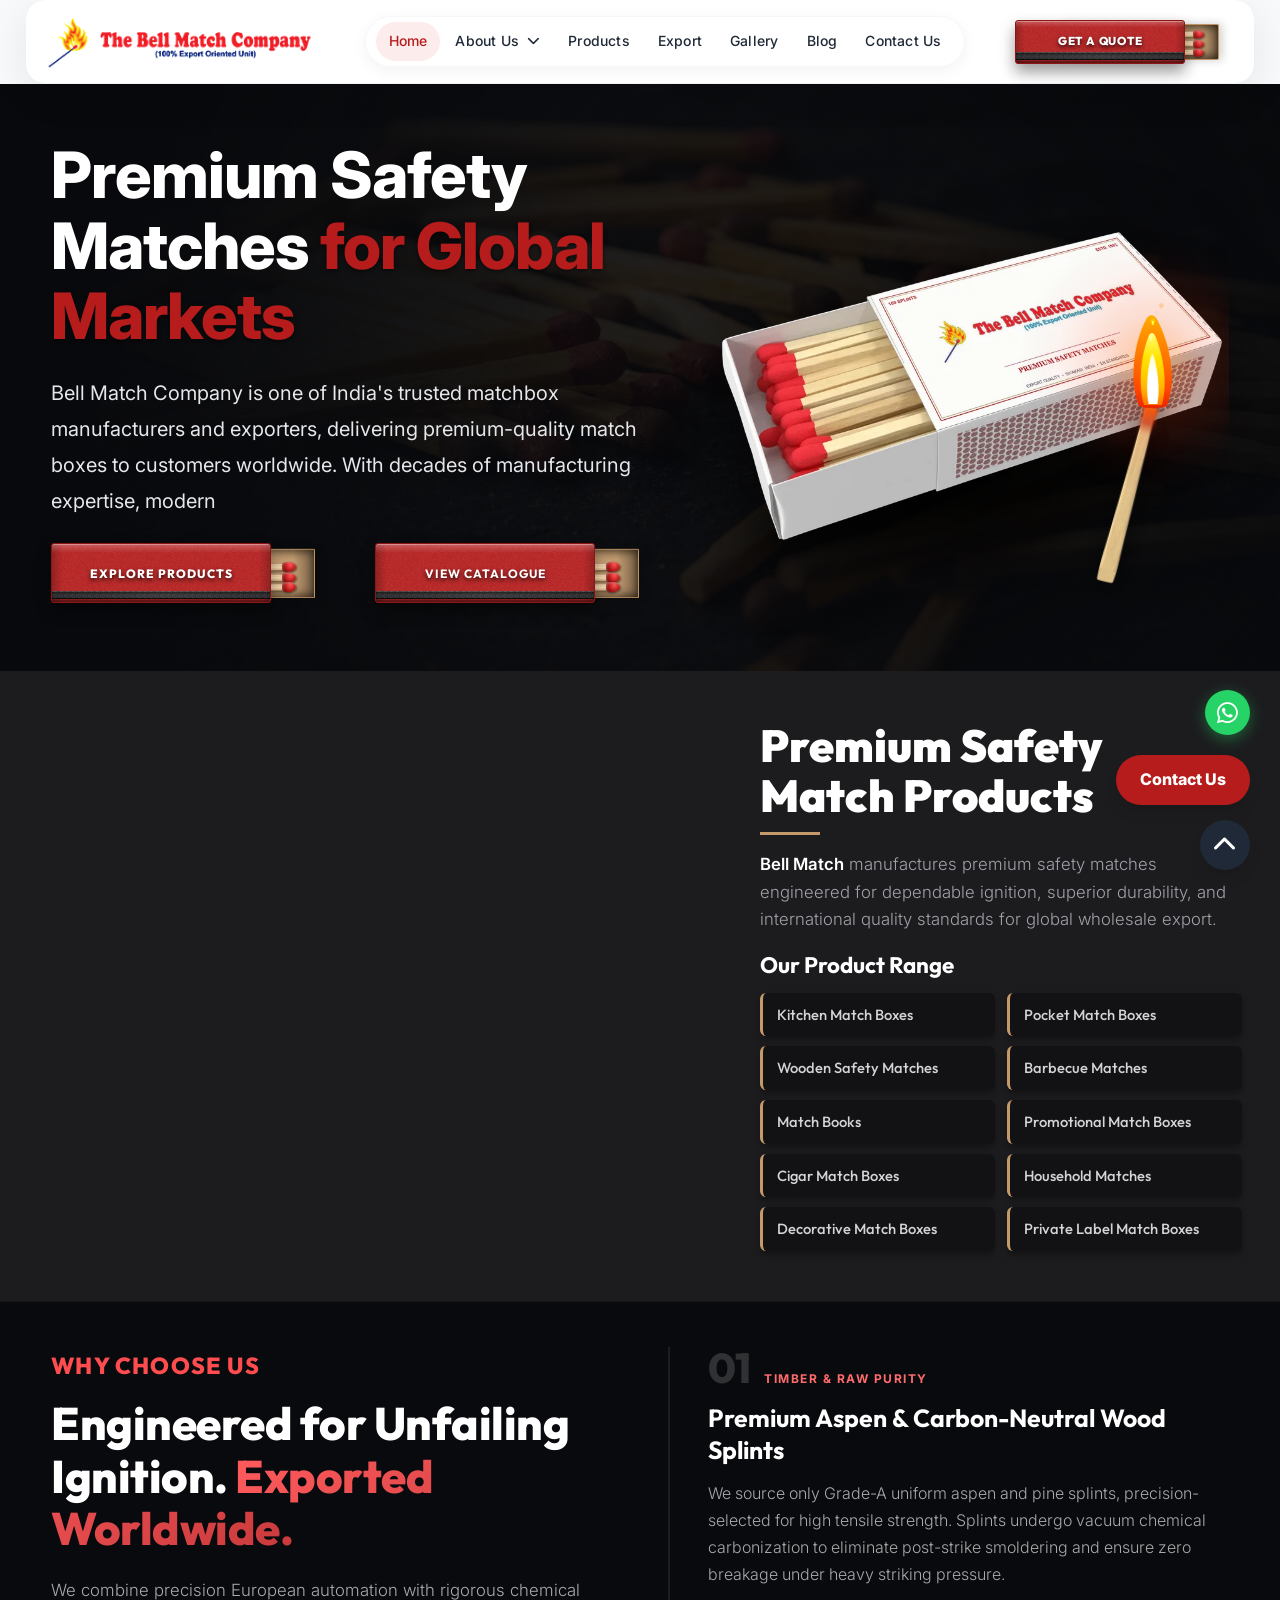
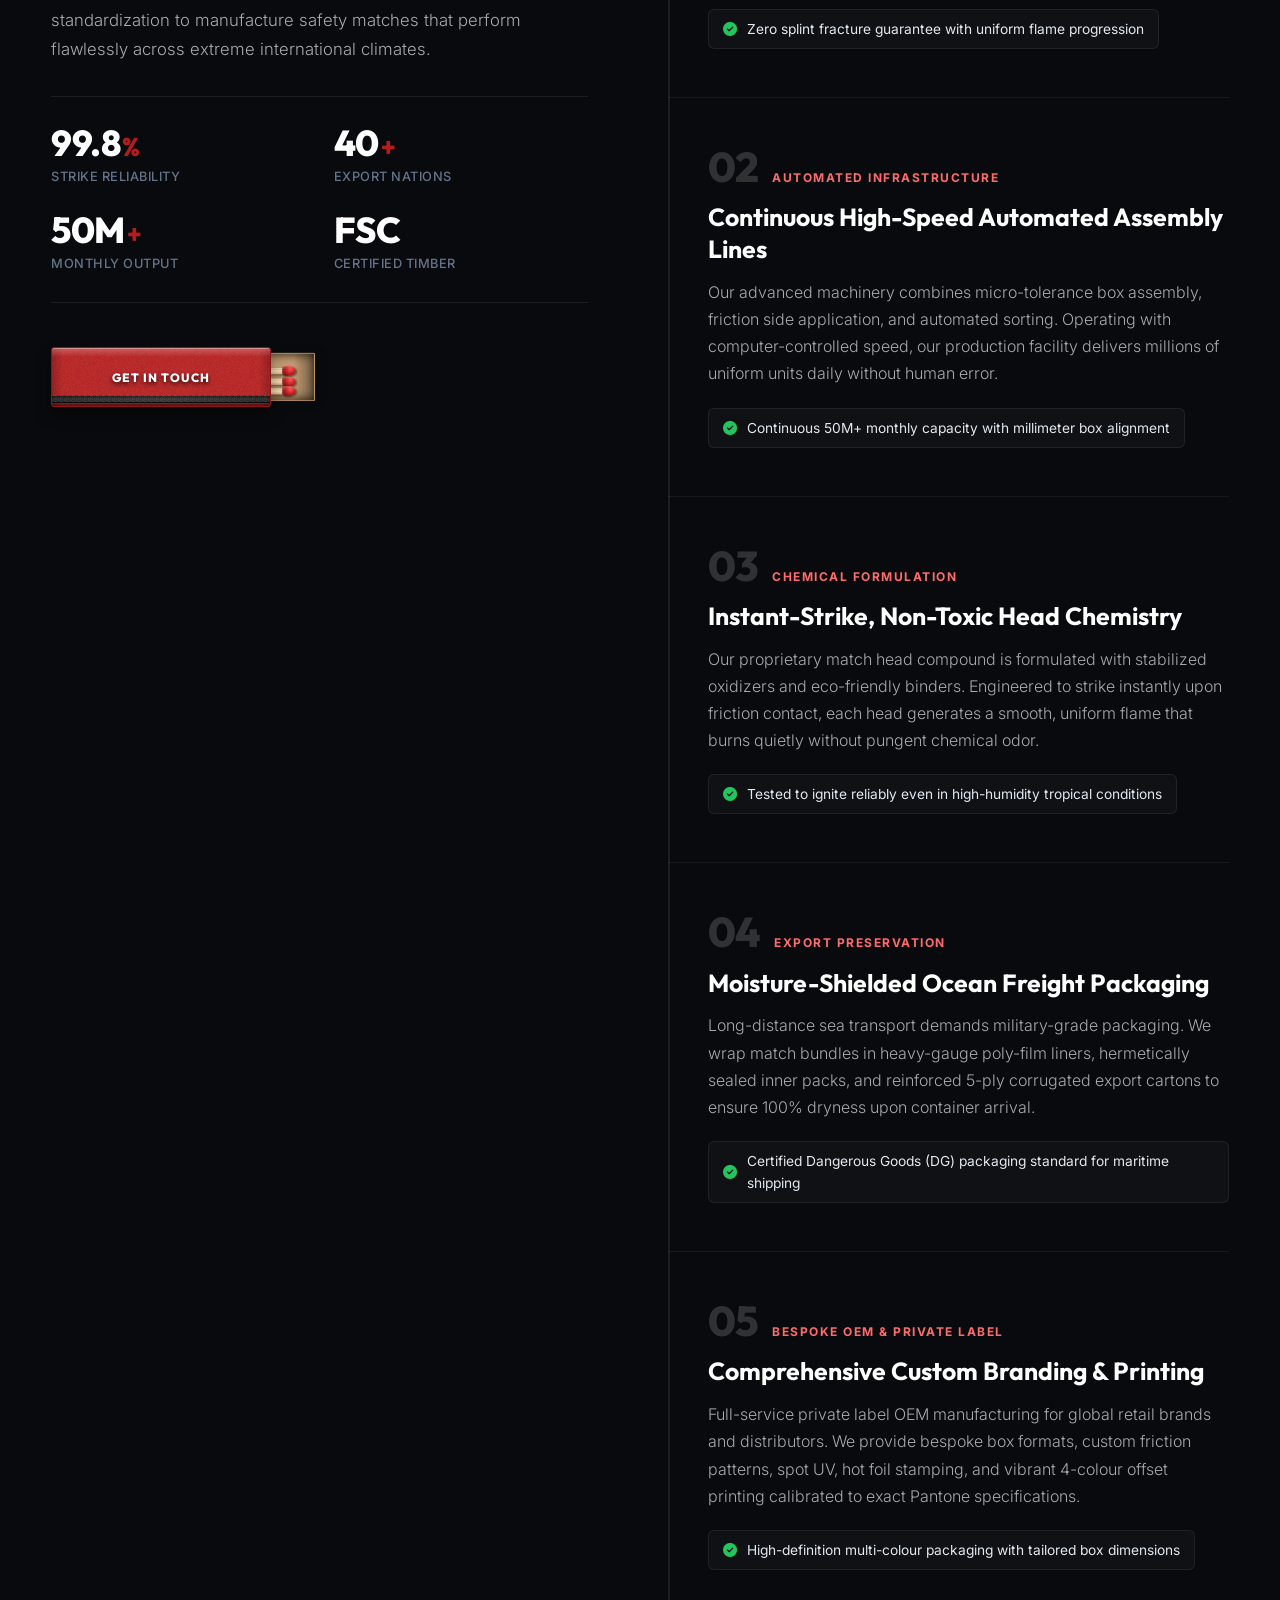
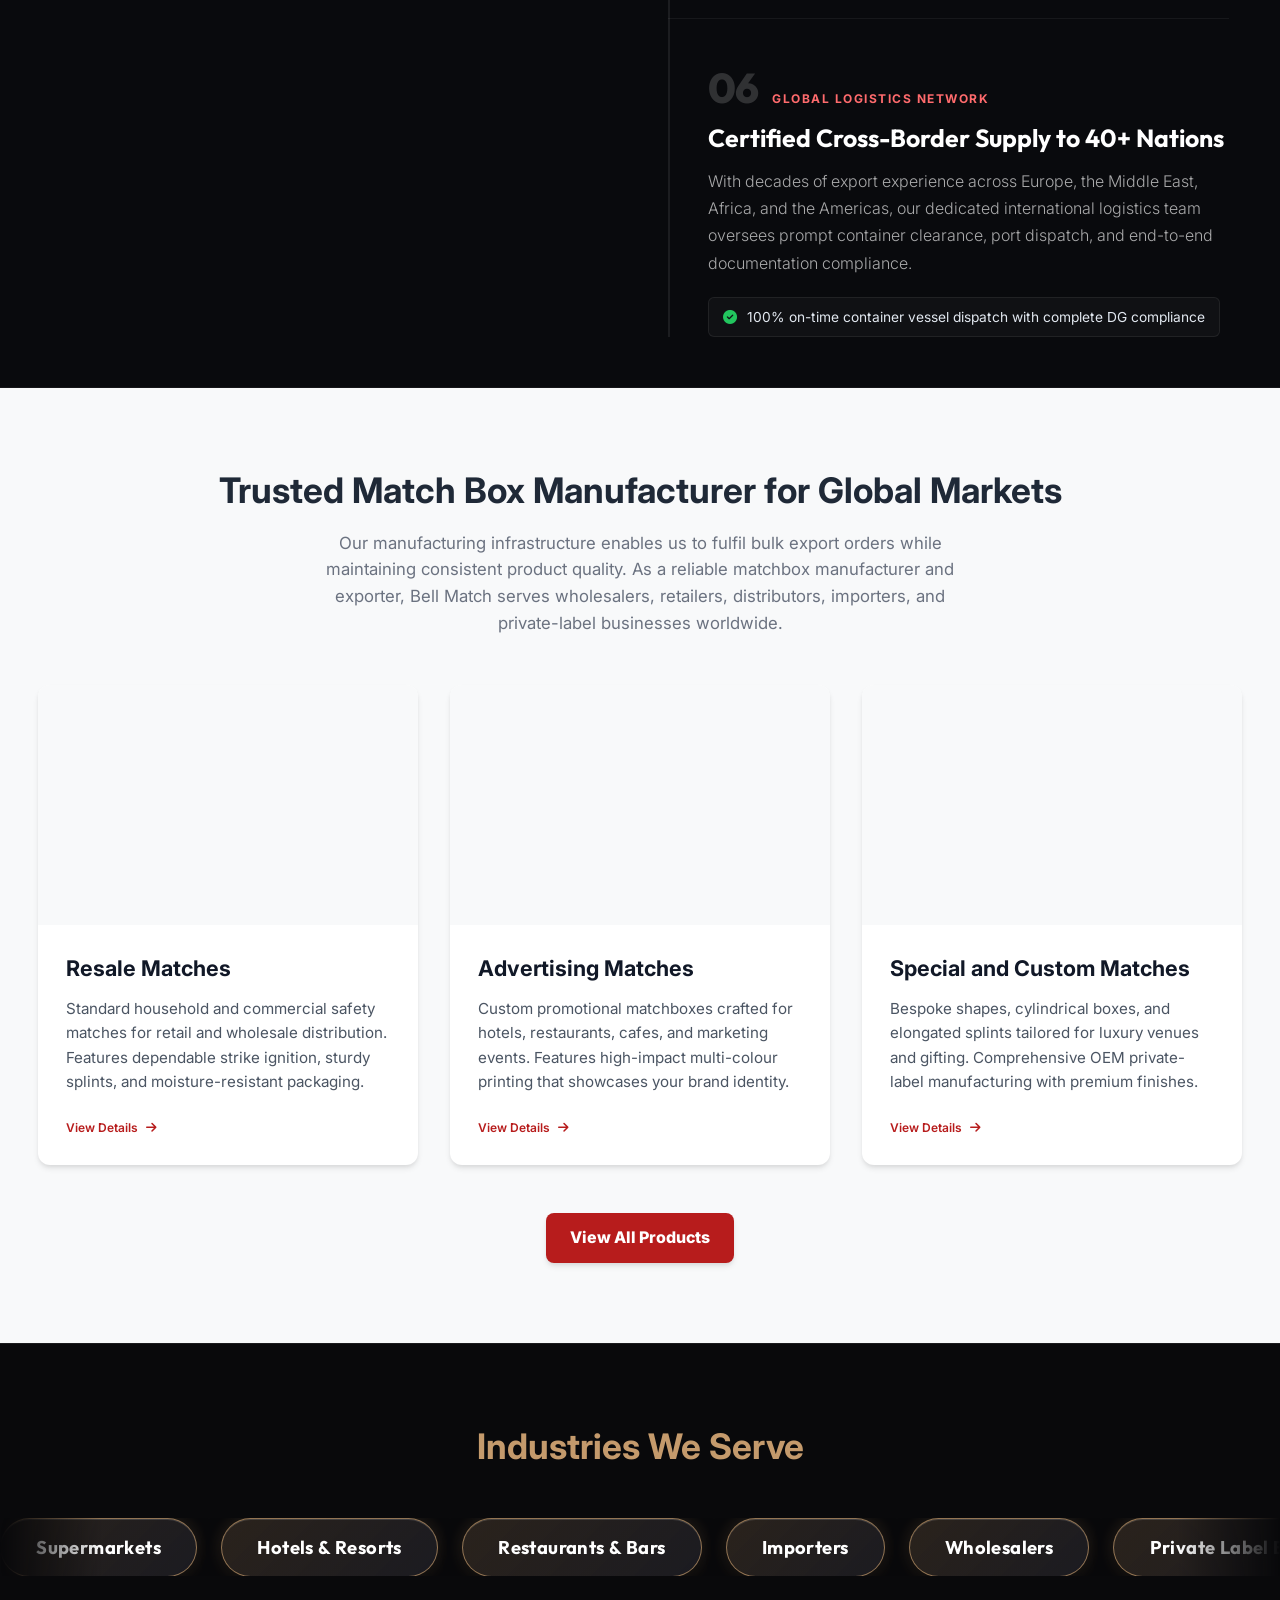
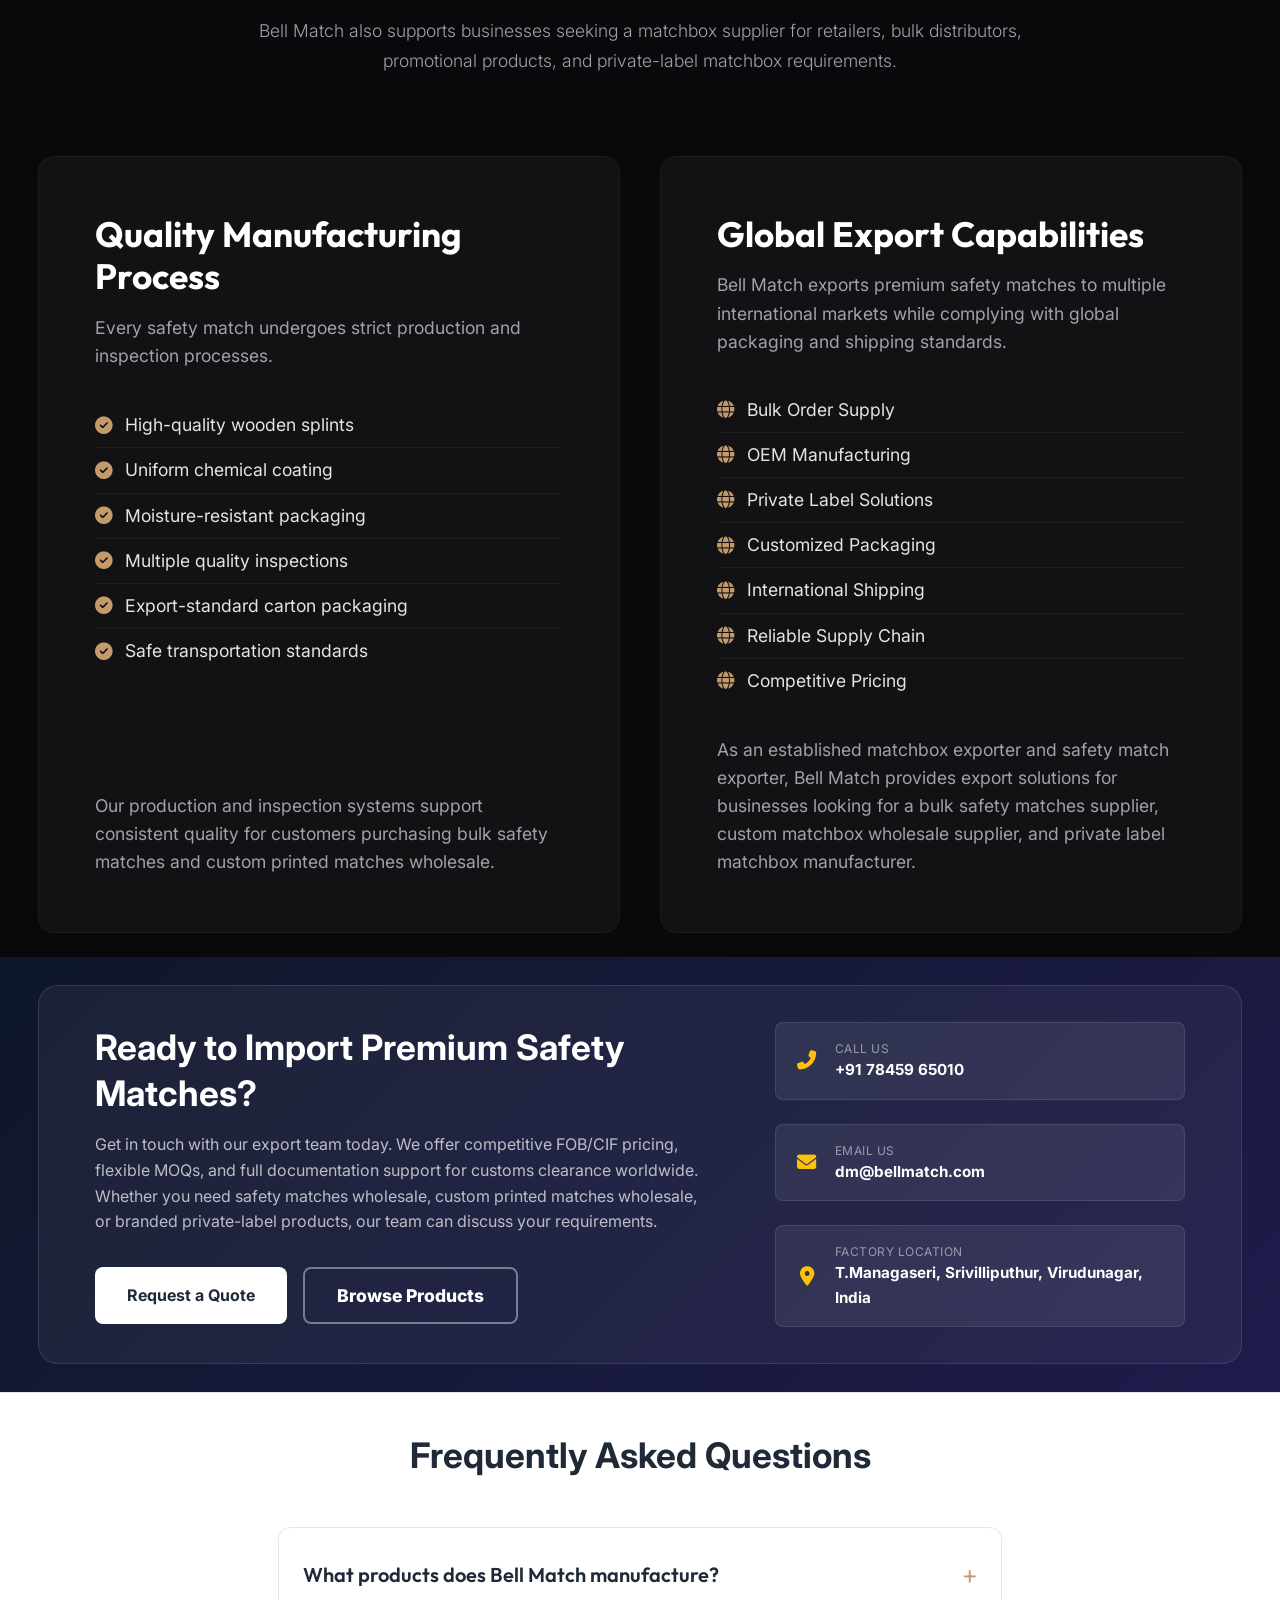
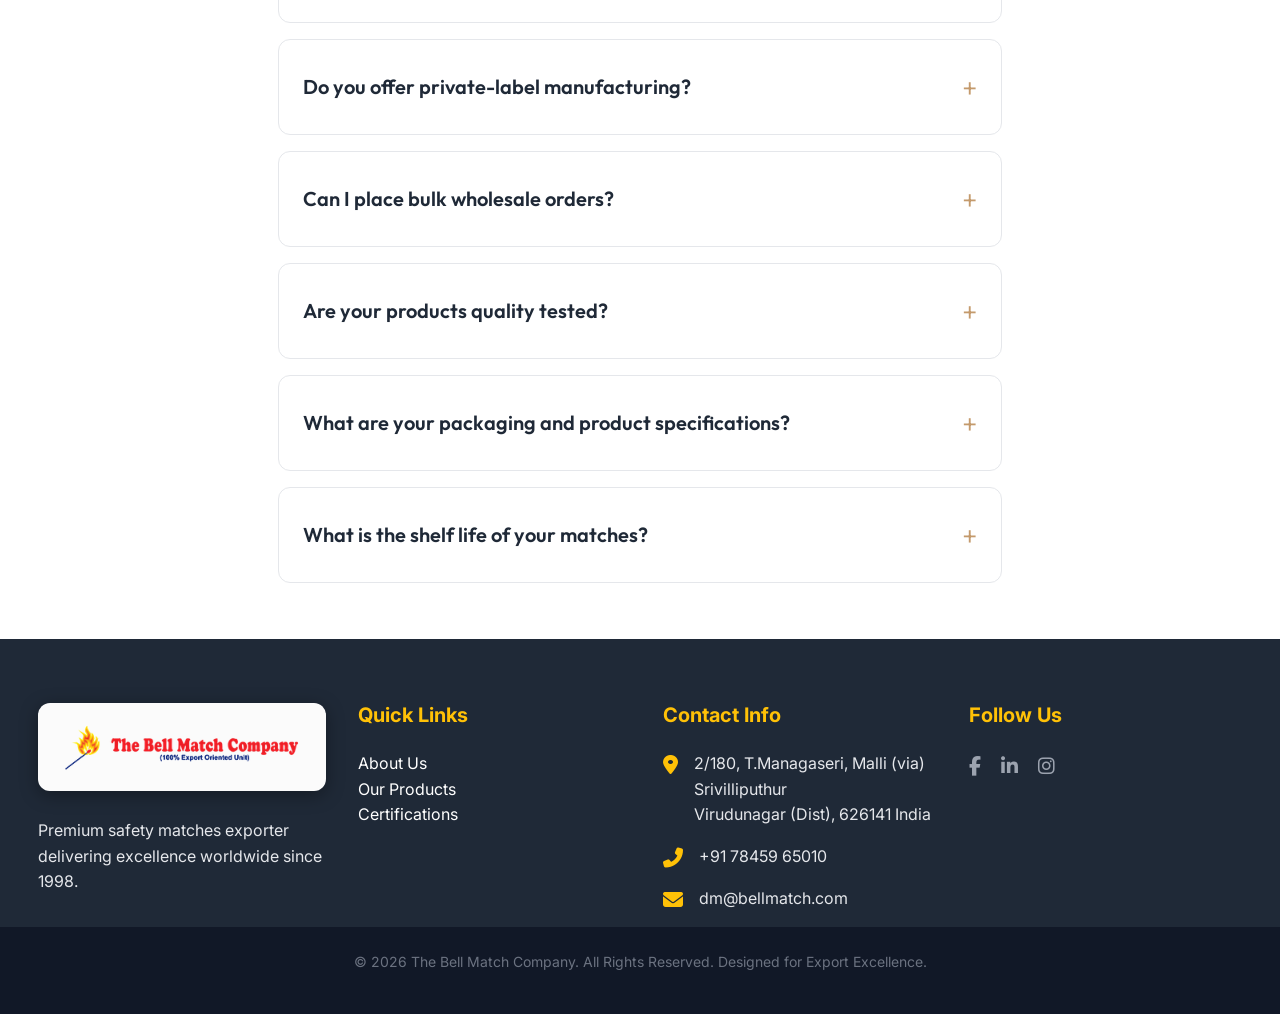
==== index.html @ b47f0ce7 "style(mobile): add vertical hero bg, resize matchbox buttons to 46px, and enlarge mobile logo" ====
<!DOCTYPE html>
<html lang="en" style="margin: 0 !important; padding: 0 !important; width: 100% !important;">
<head>
    <meta charset="UTF-8">
    <meta name="viewport" content="width=device-width, initial-scale=1.0">
    <title>Bell Match | Matchbox Manufacturer & Safety Matches Exporter</title>

    <!-- SEO Meta Tags -->
    <meta name="keywords" content="matchbox manufacturer, safety match manufacturer, custom matchbox, custom printed matchbox, safety match exporter, matchbox exporter, safety matches wholesale, matchbox manufacturer and exporter, custom matchbox wholesale supplier, private label matchbox manufacturer, custom printed matches wholesale, bulk safety matches supplier, promotional matchbox manufacturer, branded matches wholesale, matchbox supplier for retailers">
    <meta name="description" content="Bell Match Company - Leading matchbox manufacturer and exporter in India. Specializing in safety matches wholesale, custom printed matchbox, promotional matchboxes, and private label bulk supply.">

    <!-- Open Graph / Social Cards -->
    <meta property="og:type" content="website">
    <meta property="og:url" content="https://bellmatch.com/">
    <meta property="og:title" content="Bell Match | Matchbox Manufacturer & Safety Matches Exporter">
    <meta property="og:description" content="Leading matchbox manufacturer and exporter in India. Specializing in safety matches wholesale, custom printed matchbox, and private label bulk supply.">
    <meta property="og:image" content="https://bell-match-website.vercel.app/og-preview.png">
    <meta property="og:image:secure_url" content="https://bell-match-website.vercel.app/og-preview.png">
    <meta property="og:image:type" content="image/png">
    <meta property="og:image:width" content="1200">
    <meta property="og:image:height" content="630">
    <meta property="og:image:alt" content="Bell Match Company - Safety Matches Manufacturer & Exporter">

    <!-- Twitter Card -->
    <meta name="twitter:card" content="summary_large_image">
    <meta name="twitter:title" content="Bell Match | Matchbox Manufacturer & Safety Matches Exporter">
    <meta name="twitter:description" content="Leading matchbox manufacturer and exporter in India. Specializing in safety matches wholesale, custom printed matchbox, and private label bulk supply.">
    <meta name="twitter:image" content="https://bell-match-website.vercel.app/og-preview.png">

    <!-- Preload Hero Image for Instant First Visit Rendering -->
    <link rel="preload" as="image" href="https://res.cloudinary.com/ppxlfuj2/image/upload/q_auto,f_auto,c_limit,w_2000/v1785391314/hero-bg_njjghi.jpg">

    <!-- Structured Data (JSON-LD) -->
    <script type="application/ld+json">
    {
      "@context": "https://schema.org",
      "@type": "Manufacturer",
      "name": "The Bell Match Company",
      "url": "https://bellmatch.com/",
      "logo": "https://res.cloudinary.com/ppxlfuj2/image/upload/v1784195661/logo_bell_aelhiw.png",
      "description": "Leading matchbox manufacturer and exporter in India specializing in safety matches wholesale, custom printed matchbox, promotional matchboxes, and private label bulk supply.",
      "telephone": "+91-78459-65010",
      "email": "dm@bellmatch.com",
      "address": {
        "@type": "PostalAddress",
        "streetAddress": "2/180, T.Managaseri, Malli (via) Srivilliputhur",
        "addressLocality": "Virudunagar",
        "addressRegion": "Tamil Nadu",
        "postalCode": "626141",
        "addressCountry": "IN"
      },
      "sameAs": [
        "https://www.linkedin.com/in/bellmatch-online-sales-a7b9b6432/",
        "https://www.instagram.com/the_bellmatch/"
      ]
    }
    </script>
    <link rel="stylesheet" href="https://cdnjs.cloudflare.com/ajax/libs/font-awesome/6.5.1/css/all.min.css">
    <link href="https://unpkg.com/aos@2.3.1/dist/aos.css" rel="stylesheet">
    <link rel="stylesheet" href="index.css?v=104">

    <!-- Vintage Label Fonts -->
    <link rel="preconnect" href="https://fonts.googleapis.com">
    <link rel="preconnect" href="https://fonts.gstatic.com" crossorigin>
    <link href="https://fonts.googleapis.com/css2?family=Courier+Prime:ital,wght@0,400;0,700;1,400&family=Karla:ital,wght@0,200..800;1,200..800&family=Rozha+One&display=swap" rel="stylesheet">
    <link href="https://fonts.googleapis.com/css2?family=Outfit:wght@400;700;900&display=swap" rel="stylesheet">
    <link rel="icon" type="image/x-icon" href="favicon.ico">
    <link rel="icon" type="image/png" sizes="192x192" href="favicon-full.png">
    <link rel="apple-touch-icon" sizes="180x180" href="favicon-full.png">
</head>
<body style="margin: 0 !important; padding: 0 !important; width: 100% !important; max-width: 100% !important; display: block !important;">
    <!-- Cinematic Preloader -->
    <div id="preloader">
        <div class="preloader-content">
            <div class="preloader-sparks" id="preloaderSparks"></div>
            <div class="preloader-slider">
                <div class="slider-track"></div>
                <div class="slider-matchstick" id="sliderMatchstick">
                    <div class="slider-head"></div>
                    <div class="slider-flame" id="sliderFlame"></div>
                </div>
            </div>
            <div class="preloader-brand">
                <span class="text-white">BELL</span> <span class="text-red">MATCH CO.</span>
            </div>
            <div class="preloader-text">LOADING IGNIS...</div>
            <div class="preloader-progress-wrapper">
                <div class="preloader-progress-glow" id="progressGlow"></div>
            </div>
            <div class="preloader-percent" id="preloaderPercent">0%</div>
        </div>
    </div>
    <!-- Floating Quick Actions -->
    <div class="floating-actions">
        <a href="https://wa.me/917845965010" aria-label="Chat with us on WhatsApp" class="floating-btn" style="background-color: #25d366; color: white; width: 45px; height: 45px; border-radius: 50%; display: flex; align-items: center; justify-content: center; font-size: 24px; box-shadow: 0 4px 15px rgba(37, 211, 102, 0.4); text-decoration: none; align-self: flex-end; margin-bottom: 5px; transition: transform 0.3s ease;" onmouseover="this.style.transform='scale(1.1)'" onmouseout="this.style.transform='scale(1)'"><i class="fab fa-whatsapp"></i></a>
        <a href="contact.html" class="floating-btn quote-pill">Contact Us</a>
        <button class="floating-btn back-to-top" id="backToTop" aria-label="Back to top"><i class="fas fa-chevron-up"></i></button>
    </div>

    <div id="topbar-component"></div>
    <div id="header-component"></div>

    <main id="main-content">
    <section class="premium-hero">
        <div class="hero-bg" style="background-image: url('uploads/hero_matchsticks_bg.jpg'), url('https://res.cloudinary.com/ppxlfuj2/image/upload/q_auto,f_auto,c_limit,w_2000/v1785391314/hero-bg_njjghi.jpg');"></div>
        <div class="hero-overlay"></div>
        <div class="particles" id="particles"></div>

        <style>
            /* Universal touch highlight fix to prevent blue box/flash on mobile */
            .code-match-scene,
            .code-match-scene *,
            .hero-visual,
            .hero-visual *,
            #matchFlameCanvas,
            #codeMatchstickActor,
            .sample-matchbox-assembly,
            .open-matchbox-btn,
            .open-matchbox-btn * {
                -webkit-tap-highlight-color: transparent !important;
                -webkit-touch-callout: none !important;
                outline: none !important;
            }

            @media (max-width: 991px) {
                .hero-bg {
                    background-image: url('uploads/hero_matchsticks_bg_mobile.jpg') !important;
                    background-size: cover !important;
                    background-position: center center !important;
                }
                .hero-overlay {
                    background: linear-gradient(180deg, rgba(8, 9, 12, 0.82) 0%, rgba(8, 9, 12, 0.55) 45%, rgba(8, 9, 12, 0.92) 100%) !important;
                }
                .splint-char-glow {
                    display: none !important;
                }
                .premium-hero {
                    min-height: auto !important;
                    padding: 2.5rem 0 4rem 0 !important;
                    overflow-x: hidden !important;
                    width: 100% !important;
                    max-width: 100vw !important;
                }
                .hero-container {
                    display: flex !important;
                    flex-direction: column !important;
                    align-items: flex-start !important;
                    text-align: left !important;
                    gap: 1.5rem !important;
                    padding: 1rem 1.25rem 2rem 1.25rem !important;
                    width: 100% !important;
                    max-width: 100% !important;
                    box-sizing: border-box !important;
                    overflow-x: hidden !important;
                }
                .hero-content {
                    width: 100% !important;
                    max-width: 100% !important;
                    text-align: left !important;
                    margin: 0 !important;
                    padding: 0 !important;
                    box-sizing: border-box !important;
                }
                .hero-title {
                    font-size: clamp(1.75rem, 6.2vw, 2.3rem) !important;
                    line-height: 1.25 !important;
                    margin-bottom: 1rem !important;
                    letter-spacing: -0.5px !important;
                    word-break: normal !important;
                    overflow-wrap: break-word !important;
                    text-align: left !important;
                }
                .hero-title .text-highlight {
                    display: block !important;
                    margin-top: 0.25rem !important;
                    text-align: left !important;
                }
                .hero-description {
                    font-size: 0.95rem !important;
                    line-height: 1.65 !important;
                    max-width: 100% !important;
                    margin: 0 0 1.5rem 0 !important;
                    text-align: left !important;
                    color: rgba(255, 255, 255, 0.85) !important;
                    padding: 0 !important;
                    box-sizing: border-box !important;
                }
                .hero-buttons {
                    display: flex !important;
                    flex-direction: column !important;
                    align-items: flex-start !important;
                    justify-content: flex-start !important;
                    gap: 0.85rem !important;
                    width: 100% !important;
                    margin: 0 0 1.5rem 0 !important;
                }
                .hero-buttons .open-matchbox-btn {
                    height: 46px !important;
                    max-width: 205px !important;
                    width: 100% !important;
                    margin-right: 0 !important;
                    margin-bottom: 0 !important;
                }
                .hero-buttons .open-matchbox-btn .omb-cover {
                    font-size: 0.72rem !important;
                    letter-spacing: 0.8px !important;
                }
                .hero-buttons .open-matchbox-btn .omb-drawer {
                    transform: translateY(-50%) translateX(40px) !important;
                }
                .hero-buttons .open-matchbox-btn.is-closed .omb-drawer {
                    transform: translateY(-50%) translateX(5px) !important;
                }
                .hero-buttons .open-matchbox-btn .real-matchstick:nth-child(1) {
                    top: 9px !important;
                }
                .hero-buttons .open-matchbox-btn .real-matchstick:nth-child(2) {
                    top: 17px !important;
                }
                .hero-buttons .open-matchbox-btn .real-matchstick:nth-child(3) {
                    top: 25px !important;
                }
                .hero-visual {
                    width: 100% !important;
                    max-width: 100% !important;
                    display: flex !important;
                    justify-content: center !important;
                    align-items: center !important;
                    height: 330px !important;
                    margin: 1.5rem auto 1rem auto !important;
                    overflow: visible !important;
                }
                .code-match-scene {
                    width: 520px !important;
                    max-width: 520px !important;
                    height: 440px !important;
                    transform: scale(0.68) !important;
                    transform-origin: center center !important;
                    margin: 0 auto !important;
                    flex-shrink: 0 !important;
                }
            }
            @media (max-width: 480px) {
                .hero-title {
                    font-size: clamp(1.55rem, 6.8vw, 1.95rem) !important;
                }
                .hero-visual {
                    height: 310px !important;
                    margin: 1rem auto 1rem auto !important;
                }
                .code-match-scene {
                    transform: scale(0.62) !important;
                    height: 440px !important;
                }
            }
        </style>

        <div class="container hero-container relative">
            <div class="hero-content">
                
                <h1 class="hero-title">
                    Premium Safety Matches <span class="text-highlight">for Global Markets</span>
                </h1>
                <p class="hero-description">
                    Bell Match Company is one of India's trusted matchbox manufacturers and exporters, delivering premium-quality match boxes to customers worldwide. With decades of manufacturing expertise, modern
                </p>
                                <div class="hero-buttons">
                    <a href="products.html" class="open-matchbox-btn" onclick="this.classList.add('is-closed')">
                        <div class="omb-drawer">
                            <div class="matchstick-group">
                                <div class="real-matchstick" style="top: 15px; transform: rotate(-1deg); right: 15px;"></div>
                                <div class="real-matchstick" style="top: 25px; transform: rotate(0.5deg); right: 15px;"></div>
                                <div class="real-matchstick" style="top: 35px; transform: rotate(-0.5deg); right: 15px;"></div>
                            </div>
                        </div>
                        <div class="omb-cover">
                            <span>Explore Products</span>
                        </div>
                    </a>
                    <a href="uploads/Bell_Match_Catalogue.pdf" class="open-matchbox-btn" onclick="this.classList.add('is-closed')">
                        <div class="omb-drawer">
                            <div class="matchstick-group">
                                <div class="real-matchstick" style="top: 15px; transform: rotate(-1deg); right: 15px;"></div>
                                <div class="real-matchstick" style="top: 25px; transform: rotate(0.5deg); right: 15px;"></div>
                                <div class="real-matchstick" style="top: 35px; transform: rotate(-0.5deg); right: 15px;"></div>
                            </div>
                        </div>
                        <div class="omb-cover">
                            <span style="color: white; font-weight: bold;">View Catalogue</span>
                        </div>
                    </a>
                </div>
            </div>

            <!-- Hero Studio Showcase: Real 3D Slide Matchbox & Striking Flame -->
            <div class="hero-visual" id="heroVisualStage">
                <div class="code-match-scene" id="codeMatchScene">
                    <!-- Authentic Photorealistic 3D Matchbox (Real Envato 3D Model with User's Official Logo) -->
                    <div class="sample-matchbox-assembly" id="matchboxAssembly">
                        <div class="sample-box-shadow"></div>
                        <div class="sample-box-rig" id="sampleBoxRig">
                            <img src="uploads/bell_3d_matchbox.webp" 
                                 alt="The Bell Match Company 3D Safety Matchbox" 
                                 class="hero-3d-box-img" 
                                 id="hero3dBoxImg"
                                 width="800" 
                                 height="493"
                                 loading="eager"
                                 decoding="async">
                            
                            <!-- Phosphorus Striker Contact Target -->
                            <div class="sleeve-striker-side" id="boxStrikerSide"></div>
                        </div>
                    </div>

                    <!-- 3D Striking Matchstick Actor (Photorealistic Birchwood & Sulfur Tip) -->
                    <div class="code-matchstick-actor is-unlit" id="codeMatchstickActor">
                        <img src="uploads/bell_3d_matchstick.webp" 
                             alt="Safety Matchstick" 
                             class="matchstick-3d-img" 
                             id="matchstick3dImg"
                             width="38" 
                             height="400">
                        <div class="splint-char-glow" id="splintCharGlow"></div>
                        <div class="splint-head" id="splintHead"></div>
                    </div>

                    <!-- Dynamic Living Flame & Spark Physics Canvas Overlay -->
                    <canvas id="matchFlameCanvas" class="match-flame-canvas"></canvas>

                    
                </div>
            </div>
        </div>
    </section>

    <!-- About Section -->
                                            <!-- 3D Interactive WebGL About Section -->
    <section class="section" id="about" style="background: #1c1c1e; padding: 40px 0; position: relative; overflow: hidden; min-height: auto; display: flex; align-items: center;">

        
        
<div class="container" style="display: flex; flex-wrap: wrap; align-items: center; justify-content: space-between; position: relative; z-index: 10;">

            <!-- 3D Canvas Container (Right) -->
            <div id="threejs-canvas-container" style="flex: 0 0 60%; width: 60%; max-width: 60%; min-width: 320px; height: 520px; min-height: 440px; position: relative; cursor: grab; opacity: 0; transition: opacity 1.5s ease-in-out;">
                <!-- Canvas injected by JS -->
            </div>

            <!-- Text Content (Left) -->
            <div class="about-text-content" style="flex: 0 0 40%; width: 40%; max-width: 40%; min-width: 300px; padding: 10px 0;">
                <style>
                    @media (max-width: 991px) {
                        #threejs-canvas-container {
                            flex: 0 0 100% !important;
                            width: 100% !important;
                            max-width: 100% !important;
                            height: 50vh !important;
                            min-height: 350px !important;
                        }
                        .about-text-content {
                            flex: 0 0 100% !important;
                            width: 100% !important;
                            max-width: 100% !important;
                            padding: 10px 0 !important;
                        }
                        .mobile-center-title {
                            text-align: center;
                        }
                    }
                </style>
                <h2 class="mobile-center-title" style="font-family: 'Outfit', sans-serif; font-size: 2.8rem; font-weight: 900; line-height: 1.1; color: #fff; margin-bottom: 12px;">
                    Premium Safety<br>Match Products
                </h2>
                <div style="width: 60px; height: 3px; background: #c49a6c; margin-bottom: 16px;"></div>
                <p style="font-family: 'Inter', sans-serif; font-size: 1.05rem; line-height: 1.65; color: #a1a1aa; font-weight: 300; margin-bottom: 18px;">
                    <strong style="color: #fff; font-weight: 600;">Bell Match</strong> manufactures premium safety matches engineered for dependable ignition, superior durability, and international quality standards for global wholesale export.
                </p>
                <h3 style="font-family: 'Outfit', sans-serif; font-size: 1.4rem; font-weight: 700; color: #fff; margin-bottom: 14px;">
                    Our Product Range
                </h3>
                <style>
                    .product-badge-list {
                        display: grid;
                        grid-template-columns: repeat(2, 1fr);
                        gap: 10px 12px;
                        width: 100%;
                    }
                    .product-badge {
                        display: inline-flex;
                        align-items: center;
                        background: #121214;
                        padding: 10px 14px;
                        border-radius: 6px;
                        border-left: 3px solid #c49a6c;
                        font-family: 'Outfit', sans-serif;
                        color: #d4d4d8;
                        font-size: 0.92rem;
                        font-weight: 500;
                        transition: all 0.3s ease;
                        cursor: default;
                        box-shadow: 0 4px 6px rgba(0, 0, 0, 0.3);
                        white-space: nowrap;
                        overflow: hidden;
                        text-overflow: ellipsis;
                    }
                    .product-badge:hover {
                        background: rgba(196, 154, 108, 0.1);
                        color: #fff;
                        border-left-width: 6px;
                        transform: translateX(3px);
                    }
                    @media (max-width: 600px) {
                        .product-badge-list {
                            grid-template-columns: repeat(2, 1fr);
                            gap: 8px;
                        }
                        .product-badge {
                            padding: 8px 10px;
                            font-size: 0.82rem;
                        }
                    }
                </style>
                <div class="product-badge-list">
                    <div class="product-badge">Kitchen Match Boxes</div>
                    <div class="product-badge">Pocket Match Boxes</div>
                    <div class="product-badge">Wooden Safety Matches</div>
                    <div class="product-badge">Barbecue Matches</div>
                    <div class="product-badge">Match Books</div>
                    <div class="product-badge">Promotional Match Boxes</div>
                    <div class="product-badge">Cigar Match Boxes</div>
                    <div class="product-badge">Household Matches</div>
                    <div class="product-badge">Decorative Match Boxes</div>
                    <div class="product-badge">Private Label Match Boxes</div>
                </div>
                
            </div>

        </div>

        <!-- Three.js Scene Logic -->
        <script>
            document.addEventListener('DOMContentLoaded', () => {
                const container = document.getElementById('threejs-canvas-container');
                if (!container || typeof THREE === 'undefined') return;

                // 1. Scene Setup
                const scene = new THREE.Scene();
                // Optional: add a very subtle fog
                scene.fog = new THREE.FogExp2(0x080808, 0.02);

                const camera = new THREE.PerspectiveCamera(45, container.clientWidth / container.clientHeight, 0.1, 100);
                camera.position.set(20, 15, 25);

                const renderer = new THREE.WebGLRenderer({ alpha: true, antialias: true });
                renderer.setSize(container.clientWidth, container.clientHeight);
                renderer.setPixelRatio(Math.min(window.devicePixelRatio, 2));
                renderer.shadowMap.enabled = true;
                renderer.shadowMap.type = THREE.PCFSoftShadowMap;
                container.appendChild(renderer.domElement);

                // 2. Controls
                const controls = new THREE.OrbitControls(camera, renderer.domElement);
                controls.enableDamping = true;
                controls.dampingFactor = 0.05;
                controls.enableZoom = false; // Prevent zooming out of bounds
                controls.enablePan = false;

                // 3. Lighting
                const ambientLight = new THREE.AmbientLight(0xffffff, 0.6);
                scene.add(ambientLight);

                const dirLight = new THREE.DirectionalLight(0xffeedd, 1.2);
                dirLight.position.set(10, 20, 10);
                dirLight.castShadow = true;
                dirLight.shadow.mapSize.width = 1024;
                dirLight.shadow.mapSize.height = 1024;
                dirLight.shadow.bias = -0.001;
                scene.add(dirLight);
                
                const fillLight = new THREE.DirectionalLight(0x90b0d0, 0.5);
                fillLight.position.set(-10, 5, -10);
                scene.add(fillLight);
                
                // Add a light from below so the bottom of the matchbox isn't black
                const bottomLight = new THREE.DirectionalLight(0xffffff, 0.8);
                bottomLight.position.set(0, -20, 0);
                scene.add(bottomLight);

                // 4. Procedural Matchbox Construction
                const matchboxGroup = new THREE.Group();

                // Materials
                const sleeveMaterial = new THREE.MeshStandardMaterial({ 
                    color: 0xf5f2e9, // Ivory cream matching label base (keeps inside clean)
                    roughness: 0.6,
                    metalness: 0.1
                });
                
                const frictionMaterial = new THREE.MeshStandardMaterial({
                    color: 0xb71c1c, // Button red (#b71c1c) replacing the black side
                    roughness: 0.6,
                    metalness: 0.05
                });

                const trayMaterial = new THREE.MeshStandardMaterial({
                    color: 0xeaeaea, // Cardboard white/grey
                    roughness: 0.8
                });

                // Dimensions
                const w = 12; // width
                const h = 3.5; // height
                const d = 16; // depth
                const t = 0.2; // thickness

                // --- SLEEVE ---
                const sleeve = new THREE.Group();
                
                const textureLoader = new THREE.TextureLoader();
                const coverTexture = textureLoader.load('uploads/bell_clean_matchbox_cover.webp?v=1');
                
                coverTexture.center.set(0.5, 0.5);
                coverTexture.rotation = -Math.PI / 2;
                
                const coverMaterial = new THREE.MeshStandardMaterial({
                    map: coverTexture,
                    roughness: 0.6,
                    metalness: 0.1
                });
                
                const topMaterials = [
                    sleeveMaterial, // right
                    sleeveMaterial, // left
                    coverMaterial,  // top (+y)
                    sleeveMaterial, // bottom
                    sleeveMaterial, // front
                    sleeveMaterial  // back
                ];
                
                const botMaterials = [
                    sleeveMaterial, // right
                    sleeveMaterial, // left
                    sleeveMaterial, // top (+y, inside sleeve)
                    coverMaterial,  // bottom (-y, outside sleeve)
                    sleeveMaterial, // front
                    sleeveMaterial  // back
                ];
                
                // Top & Bottom
                const tbGeo = new THREE.BoxGeometry(w, t, d);
                const topPnl = new THREE.Mesh(tbGeo, topMaterials);
                topPnl.position.y = h/2;
                topPnl.castShadow = true; topPnl.receiveShadow = true;
                const botPnl = new THREE.Mesh(tbGeo, botMaterials);
                botPnl.position.y = -h/2;
                botPnl.castShadow = true; botPnl.receiveShadow = true;
                sleeve.add(topPnl, botPnl);

                // Left & Right (Friction strips)
                const lrGeo = new THREE.BoxGeometry(t, h, d); // Full height prevents edge seam light leaks
                const leftPnl = new THREE.Mesh(lrGeo, frictionMaterial);
                leftPnl.position.x = -w/2 + t/2;
                leftPnl.castShadow = true; leftPnl.receiveShadow = true;
                const rightPnl = new THREE.Mesh(lrGeo, frictionMaterial);
                rightPnl.position.x = w/2 - t/2;
                rightPnl.castShadow = true; rightPnl.receiveShadow = true;
                sleeve.add(leftPnl, rightPnl);

                matchboxGroup.add(sleeve);

                // --- TRAY ---
                const tray = new THREE.Group();
                // Slide it out slightly to look open
                tray.position.z = 4;
                
                // Tray Bottom
                const trayBotGeo = new THREE.BoxGeometry(w - t*2 - 0.2, t, d - 0.2);
                const trayBot = new THREE.Mesh(trayBotGeo, trayMaterial);
                trayBot.position.y = -h/2 + t;
                trayBot.castShadow = true; trayBot.receiveShadow = true;
                tray.add(trayBot);

                // Tray Sides (Front, Back, Left, Right)
                const trayFrontBackGeo = new THREE.BoxGeometry(w - t*2 - 0.2, h - t*1.5, t);
                const trayFront = new THREE.Mesh(trayFrontBackGeo, trayMaterial);
                trayFront.position.z = d/2 - t/2 - 0.1;
                trayFront.position.y = -t/4;
                trayFront.castShadow = true; trayFront.receiveShadow = true;
                
                const trayBack = new THREE.Mesh(trayFrontBackGeo, trayMaterial);
                trayBack.position.z = -d/2 + t/2 + 0.1;
                trayBack.position.y = -t/4;
                trayBack.castShadow = true; trayBack.receiveShadow = true;
                
                const trayLeftRightGeo = new THREE.BoxGeometry(t, h - t*1.5, d - t*2 - 0.2);
                const trayLeft = new THREE.Mesh(trayLeftRightGeo, trayMaterial);
                trayLeft.position.x = -w/2 + t*1.5;
                trayLeft.position.y = -t/4;
                trayLeft.castShadow = true; trayLeft.receiveShadow = true;
                
                const trayRight = new THREE.Mesh(trayLeftRightGeo, trayMaterial);
                trayRight.position.x = w/2 - t*1.5;
                trayRight.position.y = -t/4;
                trayRight.castShadow = true; trayRight.receiveShadow = true;

                tray.add(trayFront, trayBack, trayLeft, trayRight);
                
                // --- MATCHSTICKS ---
                // Realistic sulfur safety match colors (Authentic Bell Match birch splint & deep crimson sulfur head)
                const woodMat = new THREE.MeshStandardMaterial({ color: 0xd4a373, roughness: 0.85 });
                const headMat = new THREE.MeshStandardMaterial({ color: 0x8a1c14, roughness: 0.8, metalness: 0.05 });
                
                const stickGeo = new THREE.BoxGeometry(0.46, 0.46, 9);
                const headGeo = new THREE.SphereGeometry(0.38, 10, 10);

                // Create matches nestled strictly inside the tray interior (never penetrating the tray bottom floor)
                for(let i=0; i<15; i++) {
                    const match = new THREE.Group();
                    
                    const stick = new THREE.Mesh(stickGeo, woodMat);
                    stick.castShadow = true; stick.receiveShadow = true;
                    
                    const head = new THREE.Mesh(headGeo, headMat);
                    head.position.set(0, 0.12, 4.5);
                    head.scale.set(1.0, 1.05, 1.3); // Oval sulfur match head
                    head.castShadow = true; head.receiveShadow = true;
                    
                    match.add(stick, head);
                    
                    // Elevated safely inside tray interior: floor is at y = -1.45, underside at y = -1.65
                    match.position.x = (Math.random() - 0.5) * (w - 4.4);
                    match.position.y = -1.1 + (Math.random() * 0.35); // Lowest head point is at y = -1.38, strictly above tray floor and underside
                    match.position.z = (Math.random() - 0.5) * 1.4 + 1.1; // Visible in open drawer, safely inside limits
                    
                    // Subtle realistic horizontal variation only; strictly 0 vertical tilt
                    match.rotation.y = (Math.random() - 0.5) * 0.06;
                    match.rotation.z = 0;
                    match.rotation.x = 0;
                    
                    tray.add(match);
                }

                matchboxGroup.add(tray);
                
                // Center and tilt the whole assembly
                matchboxGroup.rotation.x = 0.2;
                matchboxGroup.rotation.y = -0.5;
                
                scene.add(matchboxGroup);

                // 5. Animation Loop with IntersectionObserver for Performance
                let isDragging = false;
                let isIntersecting = true; // force true initially for first render
                let animationFrameId;
                
                controls.addEventListener('start', () => isDragging = true);
                controls.addEventListener('end', () => isDragging = false);

                function animate() {
                    if (!isIntersecting) return; // Pause rendering if not in viewport
                    animationFrameId = requestAnimationFrame(animate);
                    
                    // Auto-rotate if not interacting
                    if(!isDragging) {
                        matchboxGroup.rotation.y += 0.003;
                        matchboxGroup.position.y = Math.sin(Date.now() * 0.001) * 0.5; // Subtle float
                    }
                    
                    controls.update();
                    renderer.render(scene, camera);
                }
                
                // Force an initial render to prevent blank canvas pop-in
                renderer.render(scene, camera);
                
                // Smoothly fade in the canvas after initial render
                setTimeout(() => {
                    if(container) container.style.opacity = '1';
                }, 50);
                
                // Only animate when the container is in the viewport
                const observer = new IntersectionObserver((entries) => {
                    entries.forEach(entry => {
                        isIntersecting = entry.isIntersecting;
                        if (isIntersecting) {
                            animate();
                        } else {
                            if (animationFrameId) cancelAnimationFrame(animationFrameId);
                        }
                    });
                }, { threshold: 0.1 });
                
                observer.observe(container);

                // 6. Resize Handler
                window.addEventListener('resize', () => {
                    if(!container) return;
                    camera.aspect = container.clientWidth / container.clientHeight;
                    camera.updateProjectionMatrix();
                    renderer.setSize(container.clientWidth, container.clientHeight);
                });
                
                // Handle container cursor style
                container.addEventListener('mousedown', () => container.style.cursor = 'grabbing');
                container.addEventListener('mouseup', () => container.style.cursor = 'grab');
            });
        </script>
    </section>

    <!-- Split-Sticky Architectural Showcase: Why Choose Us (Cardless) -->
    <section class="section section-dark why-us-section" id="why-us">
        <div class="container">
            <div class="why-us-split-layout">
                
                <!-- Left Column: Sticky Editorial Stage -->
                <div class="why-us-sticky-stage">
                    <div class="why-us-stage-inner">
                        <div style="font-family: 'Outfit', 'Inter', sans-serif; font-size: 1.45rem; font-weight: 800; color: #ff4d4f; text-transform: uppercase; letter-spacing: 1.2px; margin-bottom: 0.85rem;">
                            Why Choose Us
                        </div>
                        <h2 class="why-us-main-heading">
                            Engineered for Unfailing Ignition. <span class="text-gradient-red">Exported Worldwide.</span>
                        </h2>
                        <p class="why-us-stage-desc">
                            We combine precision European automation with rigorous chemical standardization to manufacture safety matches that perform flawlessly across extreme international climates.
                        </p>
                        
                        <!-- Industrial Spec HUD (Cardless, Architectural Readouts) -->
                        <div class="why-us-hud-grid">
                            <div class="hud-item">
                                <span class="hud-value">99.8<span class="hud-unit">%</span></span>
                                <span class="hud-label">Strike Reliability</span>
                            </div>
                            <div class="hud-item">
                                <span class="hud-value">40<span class="hud-unit">+</span></span>
                                <span class="hud-label">Export Nations</span>
                            </div>
                            <div class="hud-item">
                                <span class="hud-value">50M<span class="hud-unit">+</span></span>
                                <span class="hud-label">Monthly Output</span>
                            </div>
                            <div class="hud-item">
                                <span class="hud-value">FSC</span>
                                <span class="hud-label">Certified Timber</span>
                            </div>
                        </div>

                        <div class="why-us-action-row">
                            <a href="contact.html" class="open-matchbox-btn" onmousedown="this.classList.add('is-closed')" ontouchstart="this.classList.add('is-closed')">
                                <div class="omb-drawer">
                                    <div class="matchstick-group">
                                        <div class="real-matchstick" style="top: 15px; transform: rotate(-1deg); right: 15px;"></div>
                                        <div class="real-matchstick" style="top: 25px; transform: rotate(0.5deg); right: 15px;"></div>
                                        <div class="real-matchstick" style="top: 35px; transform: rotate(-0.5deg); right: 15px;"></div>
                                    </div>
                                </div>
                                <div class="omb-cover">
                                    <span>Get in Touch</span>
                                </div>
                            </a>
                        </div>
                    </div>
                </div>

                <!-- Right Column: Scrolling Capability Rail (Cardless Stations) -->
                <div class="why-us-scroll-rail">
                    
                    <!-- Station 01 -->
                    <div class="why-us-station" data-station="1">
                        <div class="station-meta">
                            <span class="station-index">01</span>
                            <span class="station-tag">TIMBER & RAW PURITY</span>
                        </div>
                        <h3 class="station-title">Premium Aspen & Carbon-Neutral Wood Splints</h3>
                        <p class="station-body">
                            We source only Grade-A uniform aspen and pine splints, precision-selected for high tensile strength. Splints undergo vacuum chemical carbonization to eliminate post-strike smoldering and ensure zero breakage under heavy striking pressure.
                        </p>
                        <div class="station-spec-line">
                            <i class="fas fa-circle-check"></i>
                            <span>Zero splint fracture guarantee with uniform flame progression</span>
                        </div>
                    </div>

                    <!-- Station 02 -->
                    <div class="why-us-station" data-station="2">
                        <div class="station-meta">
                            <span class="station-index">02</span>
                            <span class="station-tag">AUTOMATED INFRASTRUCTURE</span>
                        </div>
                        <h3 class="station-title">Continuous High-Speed Automated Assembly Lines</h3>
                        <p class="station-body">
                            Our advanced machinery combines micro-tolerance box assembly, friction side application, and automated sorting. Operating with computer-controlled speed, our production facility delivers millions of uniform units daily without human error.
                        </p>
                        <div class="station-spec-line">
                            <i class="fas fa-circle-check"></i>
                            <span>Continuous 50M+ monthly capacity with millimeter box alignment</span>
                        </div>
                    </div>

                    <!-- Station 03 -->
                    <div class="why-us-station" data-station="3">
                        <div class="station-meta">
                            <span class="station-index">03</span>
                            <span class="station-tag">CHEMICAL FORMULATION</span>
                        </div>
                        <h3 class="station-title">Instant-Strike, Non-Toxic Head Chemistry</h3>
                        <p class="station-body">
                            Our proprietary match head compound is formulated with stabilized oxidizers and eco-friendly binders. Engineered to strike instantly upon friction contact, each head generates a smooth, uniform flame that burns quietly without pungent chemical odor.
                        </p>
                        <div class="station-spec-line">
                            <i class="fas fa-circle-check"></i>
                            <span>Tested to ignite reliably even in high-humidity tropical conditions</span>
                        </div>
                    </div>

                    <!-- Station 04 -->
                    <div class="why-us-station" data-station="4">
                        <div class="station-meta">
                            <span class="station-index">04</span>
                            <span class="station-tag">EXPORT PRESERVATION</span>
                        </div>
                        <h3 class="station-title">Moisture-Shielded Ocean Freight Packaging</h3>
                        <p class="station-body">
                            Long-distance sea transport demands military-grade packaging. We wrap match bundles in heavy-gauge poly-film liners, hermetically sealed inner packs, and reinforced 5-ply corrugated export cartons to ensure 100% dryness upon container arrival.
                        </p>
                        <div class="station-spec-line">
                            <i class="fas fa-circle-check"></i>
                            <span>Certified Dangerous Goods (DG) packaging standard for maritime shipping</span>
                        </div>
                    </div>

                    <!-- Station 05 -->
                    <div class="why-us-station" data-station="5">
                        <div class="station-meta">
                            <span class="station-index">05</span>
                            <span class="station-tag">BESPOKE OEM & PRIVATE LABEL</span>
                        </div>
                        <h3 class="station-title">Comprehensive Custom Branding & Printing</h3>
                        <p class="station-body">
                            Full-service private label OEM manufacturing for global retail brands and distributors. We provide bespoke box formats, custom friction patterns, spot UV, hot foil stamping, and vibrant 4-colour offset printing calibrated to exact Pantone specifications.
                        </p>
                        <div class="station-spec-line">
                            <i class="fas fa-circle-check"></i>
                            <span>High-definition multi-colour packaging with tailored box dimensions</span>
                        </div>
                    </div>

                    <!-- Station 06 -->
                    <div class="why-us-station" data-station="6">
                        <div class="station-meta">
                            <span class="station-index">06</span>
                            <span class="station-tag">GLOBAL LOGISTICS NETWORK</span>
                        </div>
                        <h3 class="station-title">Certified Cross-Border Supply to 40+ Nations</h3>
                        <p class="station-body">
                            With decades of export experience across Europe, the Middle East, Africa, and the Americas, our dedicated international logistics team oversees prompt container clearance, port dispatch, and end-to-end documentation compliance.
                        </p>
                        <div class="station-spec-line">
                            <i class="fas fa-circle-check"></i>
                            <span>100% on-time container vessel dispatch with complete DG compliance</span>
                        </div>
                    </div>

                </div>

            </div>
        </div>
    </section>

    <!-- Products Overview -->
    <section class="section" id="products-preview">
        <div class="container">
            <div class="section-header text-center">
                
                <h2 class="section-title">Trusted Match Box Manufacturer for Global Markets</h2>
                <p class="section-subtitle">Our manufacturing infrastructure enables us to fulfil bulk export orders while maintaining consistent product quality. As a reliable matchbox manufacturer and exporter, Bell Match serves wholesalers, retailers, distributors, importers, and private-label businesses worldwide.</p>
            </div>
            <div class="grid grid-cols-3 gap-medium" style="margin-top:3rem;">
                <div class="product-card" style="display: flex; flex-direction: column; height: 100%;">
                    <div class="product-img-wrap" style="height: 240px; overflow: hidden; background: #f8f9fa;">
                        <div style="width: 100%; height: 100%; transform: scale(1.30); transform-origin: center center; display: flex; align-items: center; justify-content: center;">
                            <img src="https://res.cloudinary.com/ppxlfuj2/image/upload/v1784633047/add_image_angle_video_202607211643-ezgif.com-crop_ibw4ms.webp" alt="Resale Matches" loading="lazy" decoding="async" style="width: 100%; height: 100%; object-fit: cover; object-position: center center;">
                        </div>
                    </div>
                    <div class="product-card-body" style="display: flex; flex-direction: column; flex-grow: 1; padding: 1.75rem;">
                        <h3 style="font-size: 1.35rem; font-weight: 700; margin-bottom: 0.75rem; min-height: 2rem; display: flex; align-items: center; color: #111827;">Resale Matches</h3>
                        <p style="min-height: 4.8rem; margin-bottom: 1.5rem; line-height: 1.6; color: #4b5563; font-size: 0.95rem;">Standard household and commercial safety matches for retail and wholesale distribution. Features dependable strike ignition, sturdy splints, and moisture-resistant packaging.</p>
                        <a href="products.html?cat=resale" class="btn-link" style="margin-top: auto; display: inline-flex; align-items: center; gap: 8px; font-weight: 600; color: var(--primary-red);">View Details <i class="fas fa-arrow-right"></i></a>
                    </div>
                </div>
                <div class="product-card" style="display: flex; flex-direction: column; height: 100%;">
                    <div class="product-img-wrap" style="height: 240px; overflow: hidden; background: #f8f9fa;">
                        <div style="width: 100%; height: 100%; transform: scale(1.30); transform-origin: center center; display: flex; align-items: center; justify-content: center;">
                            <img src="https://res.cloudinary.com/ppxlfuj2/image/upload/v1784637558/this_is_the_slim_in_striking_202607211805-ezgif.com-video-to-webp-converter_lmtbdz.webp" alt="Advertising Matches" loading="lazy" decoding="async" style="width: 100%; height: 100%; object-fit: cover; object-position: center center;">
                        </div>
                    </div>
                    <div class="product-card-body" style="display: flex; flex-direction: column; flex-grow: 1; padding: 1.75rem;">
                        <h3 style="font-size: 1.35rem; font-weight: 700; margin-bottom: 0.75rem; min-height: 2rem; display: flex; align-items: center; color: #111827;">Advertising Matches</h3>
                        <p style="min-height: 4.8rem; margin-bottom: 1.5rem; line-height: 1.6; color: #4b5563; font-size: 0.95rem;">Custom promotional matchboxes crafted for hotels, restaurants, cafes, and marketing events. Features high-impact multi-colour printing that showcases your brand identity.</p>
                        <a href="products.html?cat=advertising" class="btn-link" style="margin-top: auto; display: inline-flex; align-items: center; gap: 8px; font-weight: 600; color: var(--primary-red);">View Details <i class="fas fa-arrow-right"></i></a>
                    </div>
                </div>
                <div class="product-card" style="display: flex; flex-direction: column; height: 100%;">
                    <div class="product-img-wrap" style="height: 240px; overflow: hidden; background: #f8f9fa;">
                        <div style="width: 100%; height: 100%; transform: scale(1.26); transform-origin: center center; display: flex; align-items: center; justify-content: center;">
                            <img src="https://res.cloudinary.com/ppxlfuj2/image/upload/v1784638836/Cylindrical_matchbox_360_rotation_202607211828-ezgif.com-video-to-webp-converter_hwffwt.webp" alt="Special and Custom Matches" loading="lazy" decoding="async" style="width: 100%; height: 100%; object-fit: cover; object-position: center center;">
                        </div>
                    </div>
                    <div class="product-card-body" style="display: flex; flex-direction: column; flex-grow: 1; padding: 1.75rem;">
                        <h3 style="font-size: 1.35rem; font-weight: 700; margin-bottom: 0.75rem; min-height: 2rem; display: flex; align-items: center; color: #111827;">Special and Custom Matches</h3>
                        <p style="min-height: 4.8rem; margin-bottom: 1.5rem; line-height: 1.6; color: #4b5563; font-size: 0.95rem;">Bespoke shapes, cylindrical boxes, and elongated splints tailored for luxury venues and gifting. Comprehensive OEM private-label manufacturing with premium finishes.</p>
                        <a href="products.html?cat=advertising" class="btn-link" style="margin-top: auto; display: inline-flex; align-items: center; gap: 8px; font-weight: 600; color: var(--primary-red);">View Details <i class="fas fa-arrow-right"></i></a>
                    </div>
                </div>
            </div>
            <div class="text-center" style="margin-top:3rem;">
                <a href="products.html" class="btn btn-primary">View All Products</a>
            </div>
        </div>
    </section>

    <!-- Premium Details Section -->
    <section class="premium-details-section" style="padding-top: 5rem; padding-bottom: 1.5rem; background: #09090b; border-top: 1px solid #1c1c1e;">
        <style>
            .industry-pill {
                padding: 0.85rem 2.2rem;
                background: linear-gradient(135deg, rgba(196, 154, 108, 0.18) 0%, rgba(28, 28, 34, 0.96) 100%);
                border: 1.5px solid rgba(196, 154, 108, 0.7);
                border-radius: 50px;
                color: #ffffff;
                font-family: 'Outfit', sans-serif;
                font-size: 1.15rem;
                font-weight: 700;
                letter-spacing: 0.4px;
                white-space: nowrap;
                box-shadow: 0 4px 18px rgba(0, 0, 0, 0.5), 0 0 16px rgba(196, 154, 108, 0.22), inset 0 1px 0 rgba(255, 255, 255, 0.15);
                transition: all 0.3s cubic-bezier(0.16, 1, 0.3, 1);
            }
            .industry-pill:hover {
                border-color: #e0b080;
                color: #ffffff;
                background: linear-gradient(135deg, rgba(196, 154, 108, 0.35) 0%, rgba(38, 32, 26, 0.95) 100%);
                box-shadow: 0 6px 28px rgba(196, 154, 108, 0.4), 0 0 24px rgba(196, 154, 108, 0.35), inset 0 1px 0 rgba(255, 255, 255, 0.25);
                transform: translateY(-2px);
            }
            .marquee-wrapper {
                margin-bottom: 2.5rem;
                overflow: hidden;
                position: relative;
                width: 100vw;
                left: 50%;
                right: 50%;
                margin-left: -50vw;
                margin-right: -50vw;
                -webkit-mask-image: linear-gradient(to right, transparent 0%, black 8%, black 92%, transparent 100%);
                mask-image: linear-gradient(to right, transparent 0%, black 8%, black 92%, transparent 100%);
            }
            .marquee-track {
                display: flex;
                gap: 1.5rem;
                width: max-content;
                animation: scroll-left 40s linear infinite;
                will-change: transform;
            }
            .marquee-wrapper:hover .marquee-track {
                animation-play-state: paused;
            }
            @keyframes scroll-left {
                0% { transform: translate3d(0, 0, 0); }
                100% { transform: translate3d(-50%, 0, 0); }
            }
            .detail-card {
                background: #121214;
                padding: 3.5rem;
                border: 1px solid #1c1c1e;
                border-radius: 16px;
                transition: border-color 0.3s ease;
                display: flex;
                flex-direction: column;
            }
            .detail-card:hover {
                border-color: #c49a6c;
            }
            .detail-card h2 {
                font-family: 'Outfit', sans-serif;
                font-size: 2.2rem;
                font-weight: 700;
                color: #fff;
                margin-bottom: 1rem;
            }
            .detail-card p {
                color: #a1a1aa;
                font-size: 1.1rem;
                line-height: 1.6;
                margin-bottom: 2rem;
            }
            .detail-card .detail-card-intro {
                min-height: 3.6rem;
                margin-bottom: 2rem;
            }
            .detail-card .detail-card-bottom {
                margin-top: auto;
                padding-top: 2rem;
                margin-bottom: 0;
            }
            .detail-card li {
                color: #e4e4e7;
                font-size: 1.1rem;
                padding: 0.5rem 0;
                border-bottom: 1px solid #1c1c1e;
                min-height: 2.8rem;
                display: flex;
                align-items: center;
            }
            .detail-card li:last-child {
                border-bottom: none;
            }
            .standout-item {
                padding: 1.5rem 2rem;
                background: #121214;
                border-radius: 12px;
                border-left: 4px solid #c49a6c;
                display: flex;
                align-items: center;
                transition: transform 0.3s ease;
            }
            .standout-item:hover {
                transform: translateX(5px);
            }
            @media (max-width: 900px) {
                .premium-2col {
                    grid-template-columns: 1fr !important;
                }
                .detail-card {
                    padding: 2rem;
                }
            }
        </style>
        
        <div class="container">
            <!-- Industries Marquee -->
            <div>
                <h2 class="section-title" style="text-align: center; margin-bottom: 3rem; color: #c49a6c;">Industries We Serve</h2>
            </div>
            
            <div class="marquee-wrapper">
                <div class="marquee-track">
                    <!-- Set 1 -->
                    <div class="industry-pill">Supermarkets</div>
                    <div class="industry-pill">Hotels & Resorts</div>
                    <div class="industry-pill">Restaurants & Bars</div>
                    <div class="industry-pill">Importers</div>
                    <div class="industry-pill">Wholesalers</div>
                    <div class="industry-pill">Private Label Brands</div>
                    <div class="industry-pill">Promotional Companies</div>
                    <div class="industry-pill">Retail Stores</div>
                    <div class="industry-pill">Catering Companies</div>
                    <div class="industry-pill">Export Businesses</div>
                    <!-- Set 2 (Duplicate for seamless scroll) -->
                    <div class="industry-pill">Supermarkets</div>
                    <div class="industry-pill">Hotels & Resorts</div>
                    <div class="industry-pill">Restaurants & Bars</div>
                    <div class="industry-pill">Importers</div>
                    <div class="industry-pill">Wholesalers</div>
                    <div class="industry-pill">Private Label Brands</div>
                    <div class="industry-pill">Promotional Companies</div>
                    <div class="industry-pill">Retail Stores</div>
                    <div class="industry-pill">Catering Companies</div>
                    <div class="industry-pill">Export Businesses</div>
                </div>
            </div>

            <p style="text-align: center; color: #a1a1aa; font-family: 'Inter', sans-serif; font-size: 1.1rem; line-height: 1.7; max-width: 850px; margin: 0 auto 5rem auto; font-weight: 300;">
                Bell Match also supports businesses seeking a matchbox supplier for retailers, bulk distributors, promotional products, and private-label matchbox requirements.
            </p>

            <!-- 2 Column Layout for Quality & Export -->
            <div class="grid premium-2col" style="display: grid; grid-template-columns: 1fr 1fr; gap: 2.5rem; margin-bottom: 0;">
                
                <div class="detail-card">
                    <h2>Quality Manufacturing Process</h2>
                    <p class="detail-card-intro">Every safety match undergoes strict production and inspection processes.</p>
                    <ul style="list-style: none; padding: 0; margin: 0;">
                        <li><i class="fas fa-check-circle" style="color: #c49a6c; margin-right: 12px;"></i> High-quality wooden splints</li>
                        <li><i class="fas fa-check-circle" style="color: #c49a6c; margin-right: 12px;"></i> Uniform chemical coating</li>
                        <li><i class="fas fa-check-circle" style="color: #c49a6c; margin-right: 12px;"></i> Moisture-resistant packaging</li>
                        <li><i class="fas fa-check-circle" style="color: #c49a6c; margin-right: 12px;"></i> Multiple quality inspections</li>
                        <li><i class="fas fa-check-circle" style="color: #c49a6c; margin-right: 12px;"></i> Export-standard carton packaging</li>
                        <li><i class="fas fa-check-circle" style="color: #c49a6c; margin-right: 12px;"></i> Safe transportation standards</li>
                    </ul>
                    <p class="detail-card-bottom">Our production and inspection systems support consistent quality for customers purchasing bulk safety matches and custom printed matches wholesale.</p>
                </div>
                
                <div class="detail-card">
                    <h2>Global Export Capabilities</h2>
                    <p class="detail-card-intro">Bell Match exports premium safety matches to multiple international markets while complying with global packaging and shipping standards.</p>
                    <ul style="list-style: none; padding: 0; margin: 0;">
                        <li><i class="fas fa-globe" style="color: #c49a6c; margin-right: 12px;"></i> Bulk Order Supply</li>
                        <li><i class="fas fa-globe" style="color: #c49a6c; margin-right: 12px;"></i> OEM Manufacturing</li>
                        <li><i class="fas fa-globe" style="color: #c49a6c; margin-right: 12px;"></i> Private Label Solutions</li>
                        <li><i class="fas fa-globe" style="color: #c49a6c; margin-right: 12px;"></i> Customized Packaging</li>
                        <li><i class="fas fa-globe" style="color: #c49a6c; margin-right: 12px;"></i> International Shipping</li>
                        <li><i class="fas fa-globe" style="color: #c49a6c; margin-right: 12px;"></i> Reliable Supply Chain</li>
                        <li><i class="fas fa-globe" style="color: #c49a6c; margin-right: 12px;"></i> Competitive Pricing</li>
                    </ul>
                    <p class="detail-card-bottom">As an established matchbox exporter and safety match exporter, Bell Match provides export solutions for businesses looking for a bulk safety matches supplier, custom matchbox wholesale supplier, and private label matchbox manufacturer.</p>
                </div>
            </div>


            
        </div>
    </section>

    <!-- Quote / CTA Section -->
    <section class="section section-cta" id="quote" style="padding: 1.75rem 0;">
        <div class="container">
            <div class="cta-card">
                <div class="cta-content">
                    <h2>Ready to Import Premium Safety Matches?</h2>
                    <p>Get in touch with our export team today. We offer competitive FOB/CIF pricing, flexible MOQs, and full documentation support for customs clearance worldwide. Whether you need safety matches wholesale, custom printed matches wholesale, or branded private-label products, our team can discuss your requirements.</p>
                    <div class="cta-actions">
                        <a href="contact.html" class="btn btn-white">Request a Quote</a>
                        <a href="products.html" class="btn btn-outline-white">Browse Products</a>
                    </div>
                </div>
                <div class="cta-details">
                    <div class="cta-detail-item">
                        <i class="fas fa-phone-alt"></i>
                        <div>
                            <span>Call Us</span>
                            <strong>+91 78459 65010</strong>
                        </div>
                    </div>
                    <div class="cta-detail-item">
                        <i class="fas fa-envelope"></i>
                        <div>
                            <span>Email Us</span>
                            <strong>dm@bellmatch.com</strong>
                        </div>
                    </div>
                    <div class="cta-detail-item">
                        <i class="fas fa-map-marker-alt"></i>
                        <div>
                            <span>Factory Location</span>
                            <strong>T.Managaseri, Srivilliputhur, Virudunagar, India</strong>
                        </div>
                    </div>
                </div>
            </div>
        </div>
    </section>

    <!-- FAQ Section -->
    <section class="section faq-section" style="padding: 2.5rem 0; background: #ffffff; border-top: 1px solid #e5e7eb;">
        <style>
            .faq-section details {
                background: #ffffff;
                border: 1px solid #e5e7eb;
                border-radius: 12px;
                margin-bottom: 1rem;
                overflow: hidden;
                transition: border-color 0.3s ease;
            }
            .faq-section details:hover {
                border-color: #c49a6c;
            }
            .faq-section summary {
                padding: 1.5rem;
                font-family: 'Outfit', sans-serif;
                font-size: 1.25rem;
                font-weight: 600;
                color: #1f2937;
                cursor: pointer;
                list-style: none;
                position: relative;
                display: flex;
                justify-content: space-between;
                align-items: center;
            }
            .faq-section summary::-webkit-details-marker {
                display: none;
            }
            .faq-section summary::after {
                content: '+';
                font-size: 1.8rem;
                font-weight: 300;
                color: #c49a6c;
                transition: transform 0.3s ease;
            }
            .faq-section details[open] summary::after {
                content: '−';
                transform: rotate(180deg);
            }
            .faq-section .faq-content {
                padding: 0 1.5rem 1.5rem 1.5rem;
                color: #4b5563;
                font-family: 'Inter', sans-serif;
                font-size: 1.1rem;
                line-height: 1.6;
            }
        </style>
        <div class="container" style="max-width: 800px; margin: 0 auto;">
            <div>
                <h2 class="section-title" style="text-align: center; margin-bottom: 3rem; color: #1f2937;">Frequently Asked Questions</h2>
            </div>

            <div>
                <details>
                    <summary>What products does Bell Match manufacture?</summary>
                    <div class="faq-content">We manufacture a wide range of premium wooden safety matches, including kitchen matches, pocket matches, wax matches, barbecue matches, book matches, hotel match boxes, and fully customized private-label match boxes. As a trusted safety match manufacturer and matchbox manufacturer, we supply products to wholesalers, retailers, distributors, hotels, restaurants, and international buyers.</div>
                </details>

                <details>
                    <summary>Do you offer private-label manufacturing?</summary>
                    <div class="faq-content">Yes, we provide complete private-label and OEM manufacturing services, including customized branding, box design, and packaging tailored to your business needs. Businesses can work with Bell Match as a private label matchbox manufacturer for branded and customized matchbox requirements.</div>
                </details>

                <details>
                    <summary>Can I place bulk wholesale orders?</summary>
                    <div class="faq-content">Yes, we support bulk and wholesale orders with competitive pricing, backed by high-capacity production lines and flexible order quantities. Customers looking for a bulk safety matches supplier, safety matches wholesale products, or custom matchbox wholesale supplier can discuss their requirements with our export team.</div>
                </details>

                <details>
                    <summary>Are your products quality tested?</summary>
                    <div class="faq-content">Yes, every batch undergoes strict quality inspection, including raw material checks, strike-safety testing, and export-standard packaging verification before dispatch.</div>
                </details>

                <details>
                    <summary>What are your packaging and product specifications?</summary>
                    <div class="faq-content">Our matches are made from premium wood – wooden safety matches only – with a safety match head composition manufactured to EN standards. We offer customized carton sizes, quantity per carton, and gross/net weight configurations per unit and per carton, tailored to your order requirements. We can also provide custom printed matchbox and private-label packaging based on the customer's specifications.</div>
                </details>

                <details>
                    <summary>What is the shelf life of your matches?</summary>
                    <div class="faq-content">When stored in a dry place away from moisture, our safety matches have a shelf life of 4–5 years.</div>
                </details>
            </div>
        </div>
    </section>

    </main>

    <div id="footer-component"></div>
    
    <!-- Scripts -->
    <script src="https://unpkg.com/aos@2.3.1/dist/aos.js"></script>
    <script src="main.js?v=5"></script>

    
    

    
    <!-- Vintage Matchbox Animation Logic -->
    <script>
        document.addEventListener('DOMContentLoaded', () => {
            const strikeScene = document.getElementById('the-strike-scene');
            if (strikeScene) {
                const observer = new IntersectionObserver((entries) => {
                    entries.forEach(entry => {
                        if (entry.isIntersecting) {
                            // Add slight delay before striking
                            setTimeout(() => {
                                entry.target.classList.add('is-striking');
                            }, 500);
                            observer.unobserve(entry.target);
                        }
                    });
                }, { threshold: 0.5 });
                
                observer.observe(strikeScene);
            }
        });
    </script>

    <!-- Three.js Library -->
    <script src="https://cdnjs.cloudflare.com/ajax/libs/three.js/r128/three.min.js"></script>
    <script src="https://cdn.jsdelivr.net/npm/three@0.128.0/examples/js/controls/OrbitControls.js"></script>
    <script>
        // BFCache fix: Ensure buttons reset to OPEN state when returning via Back button
        window.addEventListener('pageshow', function() {
            document.querySelectorAll('.open-matchbox-btn.is-closed').forEach(btn => {
                btn.classList.remove('is-closed');
            });
        });
    </script>
</body>
</html>
---- index.css ----
/* CSS Variables & Fonts */
@import url('https://fonts.googleapis.com/css2?family=Inter:wght@300;400;500;600;700&family=Poppins:wght@400;500;600;700&display=swap');

:root {
  --primary-red: #B71C1C;
  --dark-red: #8E1515;
  --gold-accent: #FFC107;
  --white: #FFFFFF;
  --light-bg: #F8F9FA;
  --dark-text: #1F2937;
  --text-muted: #6B7280;
  --border-color: #E5E7EB;
  --shadow-sm: 0 2px 4px rgba(0,0,0,0.05);
  --shadow-md: 0 4px 6px -1px rgba(0,0,0,0.1), 0 2px 4px -1px rgba(0,0,0,0.06);
  --shadow-lg: 0 10px 15px -3px rgba(0,0,0,0.1), 0 4px 6px -2px rgba(0,0,0,0.05);
  --transition: all 0.3s ease-in-out;
  --radius-md: 8px;
  --radius-lg: 12px;
}

/* Global Reset */
html, body {
  margin: 0 !important;
  padding: 0 !important;
  width: 100% !important;
  max-width: 100% !important;
  overflow-x: clip !important;
}

* {
  margin: 0;
  padding: 0;
  box-sizing: border-box;
}

body {
  font-family: 'Inter', sans-serif;
  color: var(--dark-text);
  background-color: var(--light-bg);
  line-height: 1.6;
}

a {
  text-decoration: none;
  color: inherit;
  transition: var(--transition);
}

ul {
  list-style: none;
}

/* Typography */
h1, h2, h3, h4, h5, h6 {
  font-weight: 700;
  line-height: 1.2;
  margin-bottom: 1rem;
}

h1 { font-size: 2.5rem; }
h2 { font-size: 2rem; }
h3 { font-size: 1.5rem; }
p { margin-bottom: 1rem; color: var(--text-muted); }

/* Buttons */
.btn {
  display: inline-flex;
  align-items: center;
  justify-content: center;
  padding: 0.75rem 1.5rem;
  font-weight: 800;
  border-radius: var(--radius-md);
  cursor: pointer;
  transition: var(--transition);
  border: none;
  outline: none;
  gap: 0.5rem;
}

.btn-primary {
  background-color: var(--primary-red);
  color: var(--white);
  box-shadow: var(--shadow-md);
}

.btn-primary:hover {
  background-color: var(--dark-red);
  transform: translateY(-2px);
  box-shadow: var(--shadow-lg);
}

.btn-outline {
  background-color: transparent;
  color: var(--primary-red);
  border: 2px solid var(--primary-red);
}

.btn-outline:hover {
  background-color: var(--primary-red);
  color: var(--white);
}

.btn-gold {
  background-color: var(--gold-accent);
  color: var(--dark-text);
  box-shadow: var(--shadow-md);
}

.btn-gold:hover {
  background-color: #E0A800;
  transform: translateY(-2px);
}

.container {
  width: 100%;
  max-width: 100%;
  margin: 0;
  padding: 0 3%;
}

.section {
  padding: 5rem 0;
}

.section-title {
  text-align: center;
  margin-bottom: 3rem;
}

.section-title h2 {
  color: var(--primary-red);
  position: relative;
  display: inline-block;
  padding-bottom: 0.5rem;
}

.section-title h2::after {
  content: '';
  position: absolute;
  left: 50%;
  bottom: 0;
  transform: translateX(-50%);
  width: 60px;
  height: 3px;
  background-color: var(--gold-accent);
  border-radius: 2px;
}

/* Grid System */
.grid {
  display: grid;
  gap: 2rem;
}

.grid-cols-2 { grid-template-columns: repeat(2, 1fr); }
.grid-cols-3 { grid-template-columns: repeat(3, 1fr); }
.grid-cols-4 { grid-template-columns: repeat(4, 1fr); }

/* Premium Header & Navigation - Sleek Design */
.premium-topbar {
  background: linear-gradient(135deg, #1e1b4b 0%, #0f172a 100%);
  color: #e2e8f0;
  font-size: 0.85rem;
  padding: 0.6rem 0;
  border-bottom: 1px solid rgba(255, 255, 255, 0.05);
}
.topbar-inner {
  display: flex;
  justify-content: space-between;
  align-items: center;
}
.topbar-left, .topbar-right {
  display: flex;
  gap: 1.5rem;
  align-items: center;
}
.topbar-left a, .topbar-right a {
  color: #e2e8f0;
  transition: all 0.3s ease;
  display: flex;
  align-items: center;
  gap: 0.4rem;
}
.topbar-left a:hover, .topbar-right a:hover {
  color: var(--gold-accent);
  transform: translateY(-1px);
}
.tagline {
  font-weight: 800;
  letter-spacing: 1.5px;
  text-transform: uppercase;
  font-size: 0.75rem;
  color: #F8FAFC;
}

/* =============================================
   NEW PREMIUM LUXURY HEADER
   ============================================= */
#header-component {
  position: sticky;
  top: 0;
  z-index: 1000;
}

.premium-header {
  position: relative;
  width: 96%;
  max-width: 1600px;
  margin: 0 auto;
  z-index: 1000;
  background-color: rgba(255, 255, 255, 0.95);
  backdrop-filter: blur(20px);
  -webkit-backdrop-filter: blur(20px);
  border-radius: 20px;
  box-shadow: 0 10px 40px rgba(0, 0, 0, 0.08);
  transition: all 0.4s cubic-bezier(0.4, 0, 0.2, 1);
  border-bottom: 1px solid rgba(0, 0, 0, 0.05);
  font-family: 'Inter', sans-serif;
  animation: fadeInDown 0.8s ease-out forwards;
}
.premium-header.scrolled {
  width: 98%;
  background-color: rgba(255, 255, 255, 0.98);
  box-shadow: 0 15px 50px rgba(0, 0, 0, 0.12);
}

@keyframes fadeInDown {
  from { opacity: 0; transform: translateY(-20px); }
  to { opacity: 1; transform: translateY(0); }
}

.header-inner {
  display: flex;
  justify-content: space-between;
  align-items: center;
  padding: 0.4rem 1.5rem;
  gap: 1.5rem;
  transition: all 0.3s ease;
}

/* Left Section */
.header-left {
  flex: 1;
  display: flex !important;
  align-items: center !important;
  justify-content: flex-start !important;
  height: 100% !important;
}
.brand-logo {
  display: flex !important;
  align-items: center !important;
  margin: 0 !important;
  padding: 0 !important;
  line-height: 0 !important;
}
.brand-logo img {
  height: 40px !important;
  width: auto !important;
  display: block !important;
  margin: 0 !important;
  padding: 0 !important;
  transition: all 0.3s ease;
}
.brand-logo:hover img {
  transform: scale(1.02);
}

/* Center Section */
.header-center {
  flex: 2;
  display: flex;
  justify-content: center;
}
.nav-container {
  display: flex;
  align-items: center;
  background-color: #FFFFFF;
  padding: 6px 12px;
  border-radius: 999px;
  box-shadow: 0 4px 15px rgba(0, 0, 0, 0.05);
  border: 1px solid rgba(0, 0, 0, 0.03);
}
.premium-nav {
  display: flex;
  align-items: center;
  gap: 0.2rem;
}
.premium-nav .nav-link, .nav-dropdown .nav-link {
  font-family: 'Inter', sans-serif;
  font-weight: 500;
  color: #1F2937;
  font-size: 16px;
  letter-spacing: 0.2px;
  padding: 12px 20px;
  border-radius: 999px;
  transition: all 0.3s ease;
  text-decoration: none;
  cursor: pointer;
  white-space: nowrap;
}
.premium-nav .nav-link:hover, .nav-dropdown .nav-link:hover {
  background-color: #F8F9FA;
  color: var(--primary-red);
  transform: scale(1.02);
}
.premium-nav .nav-link.active, .nav-dropdown .nav-link.active {
  background-color: #FDECEC;
  color: var(--primary-red);
}

/* Right Section */
.header-right {
  flex: 1;
  display: flex;
  justify-content: flex-end;
  align-items: center;
}
.btn-quote-premium {
  background-color: var(--primary-red);
  color: #FFFFFF;
  font-family: 'Poppins', sans-serif;
  font-weight: 800;
  font-size: 14px;
  padding: 8px 18px;
  border-radius: 8px;
  display: inline-flex;
  align-items: center;
  gap: 8px;
  text-decoration: none;
  transition: all 0.3s ease;
  box-shadow: 0 4px 15px rgba(183, 28, 28, 0.3);
}
.btn-quote-premium i {
  transition: transform 0.3s ease;
}
.btn-quote-premium:hover {
  background-color: #9A1717;
  color: #FFFFFF;
  transform: translateY(-2px);
  box-shadow: 0 8px 20px rgba(183, 28, 28, 0.4);
}
.btn-quote-premium:hover i {
  transform: translateX(4px);
}

/* Mobile Adjustments */
@media (max-width: 992px) {
  .header-left { flex: 1; }
  .header-center, .header-right { display: none; }
  .premium-header { top: 0; width: 100%; border-radius: 0; }
  .header-inner { padding: 1rem; }
  .header-tagline { display: none; }
}

/* Dropdown Navigation */
.nav-dropdown {
  position: relative;
  display: inline-block;
}
.nav-dropdown .nav-link {
  cursor: pointer;
  background: none;
  border: none;
  font-family: inherit;
  font-size: 1rem;
  padding: 12px 20px;
  display: flex;
  align-items: center;
  gap: 0.5rem;
}
.dropdown-menu {
  position: absolute;
  top: 100%;
  left: 0;
  background-color: var(--white);
  min-width: 200px;
  box-shadow: var(--shadow-lg);
  border-radius: var(--radius-md);
  padding: 0.5rem 0;
  margin-top: 1rem;
  opacity: 0;
  visibility: hidden;
  transform: translateY(10px);
  transition: all 0.3s cubic-bezier(0.165, 0.84, 0.44, 1);
  z-index: 1050;
}
.nav-dropdown.active .dropdown-menu {
  opacity: 1;
  visibility: visible;
  transform: translateY(0);
}
.dropdown-item {
  display: block;
  padding: 0.75rem 1.5rem;
  color: var(--dark-text);
  font-weight: 500;
  transition: background-color 0.2s ease, color 0.2s ease;
}
.dropdown-item:hover, .dropdown-item.active {
  background-color: var(--light-bg);
  color: var(--primary-red);
}

/* Mobile Dropdown styling additions */
.mobile-dropdown {
  width: 100%;
  display: flex;
  flex-direction: column;
  align-items: center;
}
.mobile-dropdown .mobile-link {
  cursor: pointer;
  background: none;
  border: none;
  font-family: inherit;
  display: flex;
  align-items: center;
  gap: 0.5rem;
}
.mobile-dropdown-menu {
  display: none;
  flex-direction: column;
  align-items: center;
  gap: 1rem;
  padding-top: 1rem;
}
.mobile-dropdown.active .mobile-dropdown-menu {
  display: flex;
}
.mobile-dropdown-item {
  font-size: 1.25rem;
  font-weight: 500;
  color: var(--text-muted);
}
.mobile-dropdown-item:hover, .mobile-dropdown-item.active {
  color: var(--primary-red);
}

.header-actions {
  display: flex;
  gap: 1rem;
  align-items: center;
}

/* Mobile Menu Toggle */
.mobile-menu-toggle {
  display: none;
  flex-direction: column;
  gap: 6px;
  background: none;
  border: none;
  cursor: pointer;
  z-index: 1100;
}
.mobile-menu-toggle .bar {
  width: 25px;
  height: 3px;
  background-color: var(--primary-red);
  transition: 0.3s;
  border-radius: 2px;
}
.mobile-menu-toggle.active .bar:nth-child(1) { transform: translateY(9px) rotate(45deg); }
.mobile-menu-toggle.active .bar:nth-child(2) { opacity: 0; }
.mobile-menu-toggle.active .bar:nth-child(3) { transform: translateY(-9px) rotate(-45deg); }

/* Mobile Nav Overlay */
.mobile-nav-overlay {
  position: fixed;
  top: 0;
  left: -100%;
  width: 100%;
  height: 100vh;
  background-color: var(--white);
  z-index: 1050;
  transition: left 0.4s ease-in-out;
  display: flex;
  align-items: center;
  justify-content: center;
}
.mobile-nav-overlay.active {
  left: 0;
}
.mobile-nav-content {
  display: flex;
  flex-direction: column;
  align-items: center;
  gap: 1.5rem;
  width: 100%;
  padding: 2rem;
}
.mobile-link {
  font-size: 1.5rem;
  font-weight: 800;
  color: var(--dark-text);
}
.mobile-link:hover { color: var(--primary-red); }

/* Premium Hero Section */
.premium-hero {
  position: relative;
  min-height: auto;
  padding: 2.5rem 0 1.5rem 0;
  display: flex;
  align-items: center;
  justify-content: center;
  overflow: hidden;
  background-color: #08090c;
}
.hero-bg {
  position: absolute;
  top: 0;
  left: 0;
  width: 100%;
  height: 100%;
  background-size: cover;
  background-position: center;
  animation: kenBurns 20s infinite alternate ease-in-out;
  z-index: 1;
}
@keyframes kenBurns {
  0% { transform: scale(1); }
  100% { transform: scale(1.1); }
}
.hero-overlay {
  position: absolute;
  top: 0;
  left: 0;
  width: 100%;
  height: 100%;
  background: radial-gradient(circle at 68% 45%, rgba(8, 9, 12, 0.45) 0%, rgba(8, 9, 12, 0.9) 75%),
              linear-gradient(to right, rgba(8, 9, 12, 0.96) 0%, rgba(8, 9, 12, 0.75) 48%, rgba(8, 9, 12, 0.85) 100%);
  z-index: 2;
}
.particles {
  display: none !important;
}
.hero-container {
  z-index: 4;
  display: grid;
  grid-template-columns: 1fr 1fr;
  align-items: center;
  gap: 2.5rem;
  width: 100%;
  max-width: 100%;
  padding-left: 4%;
  padding-right: 4%;
  padding-top: 1rem;
  padding-bottom: 1rem;
  box-sizing: border-box;
}
@media (max-width: 991px) {
  .premium-hero {
    min-height: auto !important;
    padding: 2.5rem 0 4rem 0 !important;
    overflow-x: hidden !important;
    width: 100% !important;
    max-width: 100vw !important;
  }
  .hero-container {
    display: flex !important;
    flex-direction: column !important;
    align-items: flex-start !important;
    text-align: left !important;
    gap: 1.5rem !important;
    padding: 1rem 1.25rem 2rem 1.25rem !important;
    width: 100% !important;
    max-width: 100% !important;
    box-sizing: border-box !important;
    overflow-x: hidden !important;
  }
  .hero-content {
    max-width: 100% !important;
    width: 100% !important;
    text-align: left !important;
    margin: 0 !important;
    padding: 0 !important;
    box-sizing: border-box !important;
  }
  .hero-title {
    font-size: clamp(1.75rem, 6.2vw, 2.3rem) !important;
    line-height: 1.25 !important;
    margin-bottom: 1rem !important;
    letter-spacing: -0.5px !important;
    word-break: normal !important;
    overflow-wrap: break-word !important;
    text-align: left !important;
  }
  .hero-title .text-highlight {
    display: block !important;
    margin-top: 0.25rem !important;
    text-align: left !important;
  }
  .hero-description {
    max-width: 100% !important;
    margin: 0 0 1.5rem 0 !important;
    font-size: 0.95rem !important;
    line-height: 1.65 !important;
    text-align: left !important;
    color: rgba(255, 255, 255, 0.85) !important;
    padding: 0 !important;
    box-sizing: border-box !important;
  }
  .hero-buttons {
    display: flex !important;
    flex-direction: column !important;
    align-items: flex-start !important;
    justify-content: flex-start !important;
    gap: 0.85rem !important;
    width: 100% !important;
    margin: 0 0 1.5rem 0 !important;
  }
  .hero-bg {
    background-image: url('uploads/hero_matchsticks_bg_mobile.jpg') !important;
    background-size: cover !important;
    background-position: center center !important;
  }
  .hero-overlay {
    background: linear-gradient(180deg, rgba(8, 9, 12, 0.82) 0%, rgba(8, 9, 12, 0.55) 45%, rgba(8, 9, 12, 0.92) 100%) !important;
  }
  .hero-buttons .open-matchbox-btn {
    height: 46px !important;
    max-width: 205px !important;
    width: 100% !important;
    margin-right: 0 !important;
    margin-bottom: 0 !important;
  }
  .hero-buttons .open-matchbox-btn .omb-cover {
    font-size: 0.72rem !important;
    letter-spacing: 0.8px !important;
  }
  .hero-buttons .open-matchbox-btn .omb-drawer {
    transform: translateY(-50%) translateX(40px) !important;
  }
  .hero-buttons .open-matchbox-btn.is-closed .omb-drawer {
    transform: translateY(-50%) translateX(5px) !important;
  }
  .hero-buttons .open-matchbox-btn .real-matchstick:nth-child(1) {
    top: 9px !important;
  }
  .hero-buttons .open-matchbox-btn .real-matchstick:nth-child(2) {
    top: 17px !important;
  }
  .hero-buttons .open-matchbox-btn .real-matchstick:nth-child(3) {
    top: 25px !important;
  }
  .hero-visual {
    width: 100% !important;
    max-width: 100% !important;
    display: flex !important;
    justify-content: center !important;
    align-items: center !important;
    height: 330px !important;
    margin: 1.5rem auto 1rem auto !important;
    overflow: visible !important;
  }
  .code-match-scene {
    width: 520px !important;
    max-width: 520px !important;
    height: 440px !important;
    transform: scale(0.68) !important;
    transform-origin: center center !important;
    margin: 0 auto !important;
    flex-shrink: 0 !important;
  }
}
@media (max-width: 480px) {
  .hero-title {
    font-size: clamp(1.55rem, 6.8vw, 1.95rem) !important;
  }
  .hero-visual {
    height: 310px !important;
    margin: 1rem auto 1rem auto !important;
  }
  .code-match-scene {
    transform: scale(0.62) !important;
    height: 440px !important;
  }
}
.hero-content {
  max-width: 680px;
  color: var(--white);
  animation: fadeUp 1s cubic-bezier(0.165, 0.84, 0.44, 1) forwards;
}
@keyframes fadeUp {
  from { opacity: 0; transform: translateY(30px); }
  to { opacity: 1; transform: translateY(0); }
}

.hero-label-wrapper {
  margin-bottom: 1.5rem;
}
.hero-label {
  display: inline-block;
  padding: 0.5rem 1.5rem;
  background: rgba(255,255,255,0.1);
  border: 1px solid rgba(255,255,255,0.2);
  border-radius: 30px;
  font-size: 0.75rem;
  font-weight: 800;
  text-transform: uppercase;
  letter-spacing: 2px;
  color: var(--white);
  backdrop-filter: blur(5px);
}
.hero-title {
  font-size: 4rem;
  font-weight: 800;
  line-height: 1.1;
  margin-bottom: 1.5rem;
  letter-spacing: -1px;
}
.text-highlight {
  color: var(--primary-red);
  text-shadow: 0 2px 4px rgba(0,0,0,0.5);
}
.hero-description {
  font-size: 1.25rem;
  color: #E5E7EB;
  max-width: 700px;
  margin-bottom: 1.5rem;
  line-height: 1.8;
}
.hero-buttons {
  display: flex;
  gap: 1.5rem;
  margin-bottom: 0.5rem;
}
.btn-lg {
  padding: 1rem 2.5rem;
  font-size: 1.1rem;
  border-radius: var(--radius-lg);
}
.btn-outline-white {
  background: transparent;
  color: var(--white);
  border: 2px solid var(--white);
  transition: all 0.3s ease;
  display: inline-flex;
  align-items: center;
  justify-content: center;
  padding: 1rem 2.5rem;
  font-size: 1.1rem;
  font-weight: 800;
  border-radius: var(--radius-lg);
  cursor: pointer;
}
.btn-outline-white:hover {
  background: var(--white);
  color: var(--dark-text);
  transform: translateY(-2px);
  box-shadow: 0 10px 20px rgba(0,0,0,0.2);
}
/* Open Matchbox Button Animation */


/* Glassmorphism Stats */
.hero-stats {
  display: grid;
  grid-template-columns: repeat(4, 1fr);
  gap: 1.5rem;
  margin-top: auto;
  padding-bottom: 2rem;
  animation: fadeUp 1.2s cubic-bezier(0.165, 0.84, 0.44, 1) forwards;
  animation-delay: 0.3s;
  opacity: 0;
}
.stat-card.glass {
  background: rgba(255, 255, 255, 0.1);
  backdrop-filter: blur(12px);
  -webkit-backdrop-filter: blur(12px);
  border: 1px solid rgba(255, 255, 255, 0.2);
  border-radius: var(--radius-lg);
  padding: 1.5rem;
  text-align: center;
  color: var(--white);
  transition: transform 0.3s ease, background 0.3s ease;
}
.stat-card.glass:hover {
  transform: translateY(-5px);
  background: rgba(255, 255, 255, 0.15);
  border-color: rgba(255, 255, 255, 0.4);
}
.stat-icon {
  font-size: 2rem;
  color: var(--gold-accent);
  margin-bottom: 0.5rem;
}
.stat-number {
  font-size: 2.5rem;
  font-weight: 800;
  margin-bottom: 0.25rem;
}
.stat-text {
  font-size: 0.95rem;
  color: rgba(255, 255, 255, 0.8);
  font-weight: 500;
  text-transform: uppercase;
  letter-spacing: 1px;
}

/* Scroll Indicator */
.scroll-indicator {
  position: absolute;
  bottom: 30px;
  left: 50%;
  transform: translateX(-50%);
  display: flex;
  flex-direction: column;
  align-items: center;
  gap: 10px;
  z-index: 5;
  color: var(--white);
  opacity: 0.8;
  animation: float 2s infinite ease-in-out;
}
@keyframes float {
  0%, 100% { transform: translate(-50%, 0); }
  50% { transform: translate(-50%, 10px); }
}
.mouse {
  width: 26px;
  height: 42px;
  border: 2px solid var(--white);
  border-radius: 15px;
  position: relative;
}
.wheel {
  width: 4px;
  height: 8px;
  background: var(--white);
  border-radius: 2px;
  position: absolute;
  top: 6px;
  left: 50%;
  transform: translateX(-50%);
  animation: scrollWheel 2s infinite;
}
@keyframes scrollWheel {
  0% { top: 6px; opacity: 1; }
  100% { top: 20px; opacity: 0; }
}

/* Floating Actions */
.floating-actions {
  position: fixed;
  bottom: 30px;
  right: 30px;
  display: flex;
  flex-direction: column;
  gap: 15px;
  z-index: 999;
  align-items: flex-end;
}
.floating-btn {
  display: flex;
  align-items: center;
  justify-content: center;
  width: 50px;
  height: 50px;
  border-radius: 50%;
  background: var(--white);
  color: var(--dark-text);
  box-shadow: var(--shadow-lg);
  font-size: 1.5rem;
  transition: all 0.3s cubic-bezier(0.165, 0.84, 0.44, 1);
  border: none;
  cursor: pointer;
  text-decoration: none;
}
.floating-btn:hover {
  transform: scale(1.1) translateY(-5px);
}
.whatsapp {
  background: #25D366;
  color: var(--white);
}
.back-to-top {
  background: var(--dark-text);
  color: var(--white);
  opacity: 0;
  visibility: hidden;
  transform: translateY(20px);
}
.back-to-top.visible {
  opacity: 1;
  visibility: visible;
  transform: translateY(0);
}
.quote-pill {
  width: auto;
  border-radius: 30px;
  padding: 0 1.5rem;
  font-size: 1rem;
  font-weight: 800;
  background: var(--primary-red);
  color: var(--white);
}

/* Responsive Overrides */
@media (max-width: 1024px) {
  .hero-title { font-size: 3rem; }
  .hero-stats { grid-template-columns: repeat(2, 1fr); }
}
@media (max-width: 768px) {
  .premium-nav, .header-actions, .topbar-center { display: none; }
  .mobile-menu-toggle { display: flex; }
  .hero-buttons { flex-direction: column; gap: 1rem; }
  .hero-stats { grid-template-columns: 1fr; }
  .floating-actions { bottom: 15px; right: 15px; }
  .premium-header { padding: 0.5rem 0; }
}

/* Features/Why Choose Us */
.feature-card {
  background: var(--white);
  padding: 2rem;
  border-radius: var(--radius-lg);
  box-shadow: var(--shadow-md);
  text-align: center;
  transition: var(--transition);
  border-bottom: 4px solid transparent;
}

.feature-card:hover {
  transform: translateY(-10px);
  box-shadow: var(--shadow-lg);
  border-bottom-color: var(--primary-red);
}

.feature-icon {
  font-size: 3rem;
  color: var(--primary-red);
  margin-bottom: 1.5rem;
}

/* Product Cards */
.product-card {
  background: var(--white);
  border-radius: var(--radius-lg);
  overflow: hidden;
  box-shadow: var(--shadow-md);
  transition: var(--transition);
  display: flex;
  flex-direction: column;
}

.product-card:hover {
  transform: translateY(-5px);
  box-shadow: var(--shadow-lg);
}

.product-image {
  width: 100%;
  height: 250px;
  object-fit: cover;
  border-bottom: 1px solid var(--border-color);
}

.product-content {
  padding: 1.5rem;
  flex-grow: 1;
  display: flex;
  flex-direction: column;
}

.product-content h3 {
  margin-bottom: 0.5rem;
  color: var(--dark-text);
}

.product-content p {
  flex-grow: 1;
  font-size: 0.75rem;
}

.product-action {
  margin-top: 1rem;
}

/* Footer */
.footer {
  background-color: var(--dark-text);
  color: var(--white);
  padding: 4rem 0 0 0;
}

.footer-top {
  display: grid;
  gap: 3rem;
  margin-bottom: 3rem;
}

.footer-contact li i {
  color: var(--gold-accent);
  margin-top: 4px;
}

.social-links {
  display: flex;
  gap: 1.25rem;
  align-items: center;
}

.social-links a {
  color: #9CA3AF;
  font-size: 1.2rem;
  transition: all 0.3s ease;
}

.social-links a:hover {
  color: var(--gold-accent);
  transform: translateY(-2px);
}

.footer-col h4 {
  color: var(--gold-accent);
  margin-bottom: 1.5rem;
  font-size: 1.25rem;
}

.footer-col p {
  color: #E5E7EB;
}

.footer-links {
  display: flex;
  flex-direction: column;
  gap: 0.75rem;
}

.footer-links a {
  color: #E5E7EB;
}

.footer-links a:hover {
  color: var(--gold-accent);
  padding-left: 5px;
}

.footer-contact li {
  display: flex;
  gap: 1rem;
  margin-bottom: 1rem;
  color: #E5E7EB;
}

.footer-contact i {
  color: var(--primary-red);
  font-size: 1.25rem;
}

.footer-bottom {
  background-color: #111827;
  padding: 1.5rem 0;
  text-align: center;
  color: #CBD5E1;
  font-size: 0.875rem;
}

/* Expandable Accordion Cards */
.process-accordion {
  display: flex;
  width: 100%;
  height: 500px;
  gap: 1rem;
  margin-top: 3rem;
}
.acc-panel {
  flex: 1;
  border-radius: var(--radius-lg);
  position: relative;
  overflow: hidden;
  transition: flex 0.6s cubic-bezier(0.25, 1, 0.5, 1);
  cursor: pointer;
  background-color: rgba(255,255,255,0.05);
  border: 1px solid rgba(255,255,255,0.1);
}
.acc-panel:hover {
  flex: 5;
}
.acc-bg {
  position: absolute;
  top: 0; left: 0; right: 0; bottom: 0;
  opacity: 0;
  transition: opacity 0.6s ease;
  z-index: 0;
}
.acc-panel:hover .acc-bg {
  opacity: 1;
}
.acc-content {
  position: absolute;
  bottom: 0;
  left: 0;
  width: 100%;
  padding: 2rem;
  display: flex;
  flex-direction: column;
  justify-content: flex-end;
  height: 100%;
  z-index: 1;
}
.acc-icon {
  width: 60px;
  height: 60px;
  background: var(--white);
  border-radius: 50%;
  display: flex;
  align-items: center;
  justify-content: center;
  font-size: 2rem;
  color: var(--dark-text);
  margin-bottom: 1rem;
  transition: transform 0.6s ease, margin 0.6s ease;
}
.acc-panel:hover .acc-icon {
  transform: scale(1.2);
  margin-bottom: 1.5rem;
  color: var(--primary-red);
}
.acc-text {
  opacity: 0;
  transform: translateY(20px);
  transition: opacity 0.6s ease, transform 0.6s ease;
  white-space: nowrap;
}
.acc-panel:hover .acc-text {
  opacity: 1;
  transform: translateY(0);
  white-space: normal;
}
.acc-text h3 {
  color: var(--white);
  font-size: 1.5rem;
  margin-bottom: 0.5rem;
}
.acc-text p {
  color: rgba(255,255,255,0.9);
  font-size: 1rem;
  margin-bottom: 0;
  max-width: 400px;
}

/* Floating Elements */
.whatsapp-float {
  position: fixed;
  width: 60px;
  height: 60px;
  bottom: 40px;
  right: 40px;
  background-color: #25d366;
  color: #FFF;
  border-radius: 50px;
  text-align: center;
  font-size: 30px;
  box-shadow: 2px 2px 3px #999;
  z-index: 100;
  display: flex;
  align-items: center;
  justify-content: center;
  transition: var(--transition);
}

.whatsapp-float:hover {
  transform: scale(1.1);
  color: #fff;
}

/* Animations */
@keyframes subtitleAppear {
    0% { opacity: 0; transform: translateY(10px); }
    100% { opacity: 1; transform: translateY(0); }
}

@keyframes slideUp {
  from { opacity: 0; transform: translateY(30px); }
  to { opacity: 1; transform: translateY(0); }
}

/* Responsive Design (Mobile First adjustments) */
@media (max-width: 992px) {
  .grid-cols-4 { grid-template-columns: repeat(2, 1fr); }
  .grid-cols-3 { grid-template-columns: repeat(2, 1fr); }
  .hero h1 { font-size: 2.5rem; }
  .process-accordion { height: 400px; }
  .acc-panel:hover { flex: 4; }
  .acc-text h3 { font-size: 1.25rem; }
}

@media (max-width: 768px) {
  .header-top { display: none; }
  
  .mobile-menu-btn { display: block; }
  
  .nav-menu {
    position: fixed;
    top: 70px;
    left: -100%;
    width: 100%;
    height: calc(100vh - 70px);
    background-color: var(--white);
    flex-direction: column;
    padding: 2rem;
    transition: 0.4s;
    box-shadow: var(--shadow-md);
  }
  
  .nav-menu.active {
    left: 0;
  }
  
  .process-accordion {
    flex-direction: column;
    height: auto;
  }
  .acc-panel {
    height: 100px;
    flex: none !important;
    transition: height 0.6s cubic-bezier(0.25, 1, 0.5, 1);
  }
  .acc-panel:hover, .acc-panel:active {
    height: 250px;
  }
  .acc-text {
    white-space: normal;
  }
  
  .grid-cols-3, .grid-cols-4, .grid-cols-2 { grid-template-columns: 1fr; }
  
  .footer-top { grid-template-columns: 1fr; }
  
  .hero h1 { font-size: 2rem; }
  .hero-btns { flex-direction: column; }
  .whatsapp-float { bottom: 20px; right: 20px; width: 50px; height: 50px; font-size: 24px; }
}

/* =========================================
   CINEMATIC PRELOADER
   ========================================= */
#preloader {
  position: fixed;
  top: 0;
  left: 0;
  width: 100vw;
  height: 100vh;
  background: #1a233a; /* Much brighter navy */
  z-index: 99999;
  display: flex;
  justify-content: center;
  align-items: center;
}
#preloader.fade-out {
  opacity: 0;
  visibility: hidden;
  transition: opacity 0.2s ease, visibility 0.2s ease;
}
.preloader-content {
  position: relative;
  display: flex;
  flex-direction: column;
  align-items: center;
}

/* Matchstick Slider */
.preloader-slider {
  position: relative;
  width: 160px;
  height: 40px;
  margin-bottom: 2rem;
  display: flex;
  align-items: center;
}
.slider-track {
  position: absolute;
  left: 0;
  top: 50%;
  transform: translateY(-50%);
  width: 100%;
  height: 4px;
  background: #1a2235;
  border-radius: 2px;
}
.slider-matchstick {
  position: absolute;
  left: 0;
  top: 50%;
  transform: translate(0, -50%);
  width: 80px;
  height: 6px;
  background: linear-gradient(to bottom, #d4a373, #e8c39e, #bc8f60); /* Realistic wood */
  border-radius: 3px;
  box-shadow: 0 4px 6px rgba(0,0,0,0.5);
  z-index: 2;
  will-change: transform;
}
.preloader-content.animate .slider-matchstick {
  animation: 
    preloaderStrike 0.25s ease-in forwards,
    preloaderBurnStick 0.25s ease-out 0.2s forwards;
}

@keyframes preloaderStrike {
  0% { transform: translate(0, -50%); }
  100% { transform: translate(80px, -50%); } 
}

@keyframes preloaderBurnStick {
  0%, 80% { background: linear-gradient(to bottom, #d4a373, #e8c39e, #bc8f60); }
  100% { background: linear-gradient(to left, #222 0%, #664121 20%, #bc8f60 50%, #d4a373 100%); }
}

.slider-head {
  position: absolute;
  right: -5px;
  top: -3px;
  width: 12px;
  height: 12px;
  background: radial-gradient(circle at 30% 30%, #ff4b4b, #8e1515, #3a0000); /* Realistic red head */
  border-radius: 40% 60% 60% 40%;
  box-shadow: -2px 2px 4px rgba(0,0,0,0.6);
}
.preloader-content.animate .slider-head {
  animation: preloaderBurnHead 0.25s forwards 0.2s;
}
@keyframes preloaderBurnHead {
  0%, 80% { background: radial-gradient(circle at 30% 30%, #ff4b4b, #8e1515, #3a0000); box-shadow: -2px 2px 4px rgba(0,0,0,0.6); }
  100% { background: radial-gradient(circle at 30% 30%, #333, #111, #000); box-shadow: -2px 2px 4px rgba(0,0,0,0.9); }
}

.slider-flame {
  position: absolute;
  right: -20px;
  top: -35px;
  width: 35px;
  height: 45px;
  background: radial-gradient(ellipse at bottom, #fff 10%, #f9a03f 30%, #eb5b36 60%, transparent 80%);
  border-radius: 50% 50% 20% 20%;
  filter: blur(2px);
  opacity: 0;
  transform: scale(0);
  transform-origin: bottom center;
  mix-blend-mode: screen;
}
.preloader-content.animate .slider-flame {
  /* Ignite at end of 0.7s strike, keep flickering */
  animation: preloaderIgnite 0.25s ease-out 0.2s forwards, flicker 0.1s infinite alternate 0.5s;
}
@keyframes preloaderIgnite {
  0%, 80% { opacity: 0; transform: scale(0) translateY(10px); }
  90% { opacity: 1; transform: scale(1.4) translateY(-5px); }
  100% { opacity: 1; transform: scale(1.2) translateY(0); }
}

/* Sparks */
.preloader-sparks {
  position: absolute;
  top: -50px;
  left: -50px;
  width: calc(100% + 100px);
  height: calc(100% + 100px);
  pointer-events: none;
  z-index: 0;
}
.spark {
  position: absolute;
  width: 3px;
  height: 3px;
  background: #ffaa00;
  border-radius: 50%;
  opacity: 0;
  box-shadow: 0 0 4px #ffaa00;
}

/* Branding & Text */
.preloader-brand, .preloader-text, .preloader-progress-wrapper, .preloader-percent {
  opacity: 0;
}
.preloader-content.animate .preloader-brand, 
.preloader-content.animate .preloader-text, 
.preloader-content.animate .preloader-progress-wrapper, 
.preloader-content.animate .preloader-percent {
  animation: preloaderFadeIn 0.15s ease-out 0s forwards;
}

@keyframes preloaderFadeIn {
  0% { opacity: 0; transform: translateY(10px); }
  100% { opacity: 1; transform: translateY(0); }
}

.preloader-brand {
  font-size: 2.5rem;
  font-weight: 800;
  letter-spacing: 6px;
  margin-bottom: 0.5rem;
  z-index: 2;
}
.preloader-brand .text-white { color: #ffffff; }
.preloader-brand .text-red { color: #ff3b3b; }

.preloader-text {
  font-size: 0.75rem;
  font-weight: 800;
  letter-spacing: 4px;
  color: #55607a;
  margin-bottom: 2rem;
  z-index: 2;
}

/* Progress Glow Bar */
.preloader-progress-wrapper {
  position: relative;
  width: 250px;
  height: 2px;
  background: #111827;
  margin-bottom: 1rem;
  overflow: hidden;
}
.preloader-progress-glow {
  position: absolute;
  left: 0;
  top: 0;
  height: 100%;
  width: 0%;
  background: linear-gradient(90deg, #ff3b3b, #ffaa00);
  box-shadow: 0 0 10px #ffaa00, 0 0 20px #ff3b3b;
  transition: width 0.1s linear;
}

.preloader-percent {
  font-size: 1rem;
  font-weight: 700;
  color: #ffffff;
}

/* =============================================
   CONTENT SECTIONS
   ============================================= */

/* Section Header */
.section-label {
  display: inline-block;
  background: rgba(183, 28, 28, 0.1);
  color: var(--primary-red);
  font-size: 0.8rem;
  font-weight: 700;
  letter-spacing: 2px;
  text-transform: uppercase;
  padding: 0.35rem 1rem;
  border-radius: 20px;
  margin-bottom: 1rem;
  border: 1px solid rgba(183, 28, 28, 0.2);
}

.section-title {
  font-size: 2.2rem;
  color: var(--dark-text);
  margin-bottom: 1rem;
  line-height: 1.3;
}

.section-subtitle {
  color: var(--text-muted);
  font-size: 1.05rem;
  max-width: 640px;
  margin: 0 auto;
}

.section-header {
  margin-bottom: 2rem;
}

/* Section Variants */
.section-dark {
  background: #0f172a;
}
.section-dark .section-label {
  background: rgba(255,193,7,0.15);
  color: var(--gold-accent);
  border-color: rgba(255,193,7,0.3);
}
.section-dark .section-title {
  color: var(--white);
}
.section-dark .section-subtitle {
  color: rgba(255,255,255,0.6);
}
.section-dark p {
  color: rgba(255,255,255,0.65);
}

.section-light {
  background: #f9fafb;
}

/* Gap utilities */
.gap-large { gap: 4rem; }
.gap-medium { gap: 2rem; }
.align-center { align-items: center; }
.text-center { text-align: center; }

/* ---- About Section ---- */
.about-image-wrap {
  position: relative;
}

.about-badge {
  position: absolute;
  bottom: -20px;
  right: -20px;
  background: linear-gradient(135deg, var(--primary-red), var(--dark-red));
  color: white;
  border-radius: 12px;
  padding: 1.2rem 1.5rem;
  text-align: center;
  box-shadow: 0 10px 30px rgba(183,28,28,0.4);
}

.badge-number {
  display: block;
  font-size: 2rem;
  font-weight: 800;
  line-height: 1;
}

.badge-text {
  font-size: 0.75rem;
  font-weight: 800;
  letter-spacing: 0.5px;
  opacity: 0.9;
}

.about-content .section-title {
  text-align: left;
  font-size: 1.9rem;
  margin-bottom: 1.5rem;
}

.about-stats {
  display: grid;
  grid-template-columns: repeat(2, 1fr);
  gap: 1.5rem;
  margin-top: 2rem;
}

.stat-item {
  background: #f8f9fa;
  border-radius: var(--radius-lg);
  padding: 1.2rem;
  border-left: 4px solid var(--primary-red);
}

.stat-number {
  display: block;
  font-size: 1.8rem;
  font-weight: 800;
  color: var(--primary-red);
  line-height: 1;
}

.stat-label {
  display: block;
  font-size: 0.8rem;
  color: var(--text-muted);
  margin-top: 0.3rem;
  font-weight: 800;
  text-transform: uppercase;
  letter-spacing: 0.5px;
}

/* ---- Feature Cards ---- */
.feature-card {
  background: rgba(255,255,255,0.05);
  border: 1px solid rgba(255,255,255,0.08);
  border-radius: var(--radius-lg);
  padding: 2rem;
  transition: all 0.3s ease;
}

.feature-card:hover {
  background: rgba(255,255,255,0.1);
  transform: translateY(-4px);
  border-color: rgba(255,193,7,0.3);
}

.feature-icon {
  width: 56px;
  height: 56px;
  background: linear-gradient(135deg, rgba(183,28,28,0.2), rgba(183,28,28,0.05));
  border: 1px solid rgba(183,28,28,0.3);
  border-radius: var(--radius-md);
  display: flex;
  align-items: center;
  justify-content: center;
  font-size: 1.4rem;
  color: var(--gold-accent);
  margin-bottom: 1.2rem;
}

.feature-card h3 {
  font-size: 1.1rem;
  color: var(--white);
  margin-bottom: 0.8rem;
}

/* ---- Product Cards ---- */
.product-card {
  background: var(--white);
  border-radius: var(--radius-lg);
  overflow: hidden;
  box-shadow: var(--shadow-md);
  transition: all 0.3s ease;
  display: flex;
  flex-direction: column;
}

.product-card:hover {
  transform: translateY(-6px);
  box-shadow: var(--shadow-lg);
}

.product-img-wrap {
  height: 200px;
  overflow: hidden;
}

.product-img-wrap img {
  width: 100%;
  height: 100%;
  object-fit: cover;
  transition: transform 0.4s ease;
}

.product-card:hover .product-img-wrap img {
  transform: scale(1.05);
}

.product-card-body {
  padding: 1.5rem;
  display: flex;
  flex-direction: column;
  flex-grow: 1;
}

.product-card-body h3 {
  font-size: 1.15rem;
  margin-bottom: 0.7rem;
  color: var(--dark-text);
}

.product-card-body p {
  font-size: 0.75rem;
  margin-bottom: 1rem;
}

.btn-link {
  display: inline-flex;
  align-items: center;
  gap: 0.5rem;
  color: var(--primary-red);
  font-weight: 800;
  font-size: 0.75rem;
  transition: gap 0.2s ease;
  margin-top: auto;
  align-self: flex-start;
}

.btn-link:hover {
  gap: 0.8rem;
  color: var(--dark-red);
}

/* ---- Certifications Strip ---- */
.certifications-strip {
  display: grid;
  grid-template-columns: repeat(4, 1fr);
  gap: 2rem;
}

.cert-item {
  text-align: center;
  padding: 2rem 1rem;
  border-radius: var(--radius-lg);
  background: var(--white);
  box-shadow: var(--shadow-sm);
  transition: all 0.3s ease;
  border: 1px solid var(--border-color);
}

.cert-item:hover {
  transform: translateY(-4px);
  box-shadow: var(--shadow-md);
  border-color: var(--primary-red);
}

.cert-icon {
  width: 60px;
  height: 60px;
  background: linear-gradient(135deg, var(--primary-red), var(--dark-red));
  border-radius: 50%;
  display: flex;
  align-items: center;
  justify-content: center;
  font-size: 1.4rem;
  color: white;
  margin: 0 auto 1.2rem;
}

.cert-item h4 {
  font-size: 1rem;
  color: var(--dark-text);
  margin-bottom: 0.4rem;
}

.cert-item p {
  font-size: 0.85rem;
  margin: 0;
}

.btn-outline {
  display: inline-flex;
  align-items: center;
  justify-content: center;
  padding: 0.75rem 2rem;
  border: 2px solid var(--primary-red);
  color: var(--primary-red);
  border-radius: var(--radius-md);
  font-weight: 800;
  transition: all 0.3s ease;
}

.btn-outline:hover {
  background: var(--primary-red);
  color: white;
}

/* ---- CTA Section ---- */
.section-cta {
  background: linear-gradient(135deg, #0f172a 0%, #1e1b4b 100%);
}

.cta-card {
  display: grid;
  grid-template-columns: 1.5fr 1fr;
  gap: 4rem;
  align-items: center;
  background: rgba(255,255,255,0.05);
  border: 1px solid rgba(255,255,255,0.1);
  border-radius: 20px;
  padding: 2.25rem 3.5rem;
}

.cta-content h2 {
  font-size: 2.2rem;
  color: white;
  margin-bottom: 1rem;
  line-height: 1.3;
}

.cta-content p {
  color: rgba(255,255,255,0.7);
  font-size: 1rem;
  margin-bottom: 2rem;
}

.cta-actions {
  display: flex;
  gap: 1rem;
  flex-wrap: wrap;
}

.btn-white {
  display: inline-flex;
  align-items: center;
  justify-content: center;
  padding: 0.8rem 2rem;
  background: white;
  color: var(--dark-text);
  border-radius: var(--radius-md);
  font-weight: 700;
  transition: all 0.3s ease;
}

.btn-white:hover {
  background: var(--gold-accent);
  color: var(--dark-text);
  transform: translateY(-2px);
}

.btn-outline-white {
  display: inline-flex;
  align-items: center;
  justify-content: center;
  padding: 0.8rem 2rem;
  border: 2px solid rgba(255,255,255,0.4);
  color: white;
  border-radius: var(--radius-md);
  font-weight: 800;
  transition: all 0.3s ease;
}

.btn-outline-white:hover {
  border-color: white;
  background: rgba(255,255,255,0.1);
}

.cta-details {
  display: flex;
  flex-direction: column;
  gap: 1.5rem;
}

.cta-detail-item {
  display: flex;
  align-items: center;
  gap: 1rem;
  background: rgba(255,255,255,0.07);
  border-radius: var(--radius-md);
  padding: 1rem 1.2rem;
  border: 1px solid rgba(255,255,255,0.1);
}

.cta-detail-item i {
  font-size: 1.2rem;
  color: var(--gold-accent);
  width: 24px;
  text-align: center;
  flex-shrink: 0;
}

.cta-detail-item span {
  display: block;
  font-size: 0.75rem;
  color: rgba(255,255,255,0.5);
  text-transform: uppercase;
  letter-spacing: 0.5px;
}

.cta-detail-item strong {
  display: block;
  color: white;
  font-size: 0.95rem;
}

/* =============================================
   RESPONSIVE
   ============================================= */
@media (max-width: 1024px) {
  .certifications-strip {
    grid-template-columns: repeat(2, 1fr);
  }
  .cta-card {
    grid-template-columns: 1fr;
    gap: 2.5rem;
    padding: 2.5rem;
  }
}

@media (max-width: 768px) {
  .grid-cols-2, .grid-cols-3, .grid-cols-4 {
    grid-template-columns: 1fr;
  }
  .about-badge {
    bottom: -10px;
    right: 10px;
  }
  .about-stats {
    grid-template-columns: repeat(2, 1fr);
  }
  .certifications-strip {
    grid-template-columns: repeat(2, 1fr);
  }
  .cta-actions {
    flex-direction: column;
  }
  .section-title {
    font-size: 1.7rem;
  }
}

@media (max-width: 480px) {
  .about-stats {
    grid-template-columns: 1fr;
  }
  .certifications-strip {
    grid-template-columns: 1fr;
  }
}

/* =============================================
   PREMIUM SUBPAGE HEADERS
   ============================================= */
.premium-page-header {
  position: relative;
  padding: 8rem 0 6rem;
  background-size: cover !important;
  background-position: center !important;
  background-attachment: fixed !important;
  text-align: center;
  color: var(--white);
  overflow: hidden;
  display: flex;
  align-items: center;
  justify-content: center;
  min-height: 400px;
}

/* Dark elegant overlay */
.premium-page-header::before {
  content: '';
  position: absolute;
  top: 0; left: 0; right: 0; bottom: 0;
  background: linear-gradient(135deg, rgba(15, 23, 42, 0.85) 0%, rgba(30, 27, 75, 0.9) 100%);
  z-index: 1;
}

/* Subtle particle/glow effect behind text */
.premium-page-header::after {
  content: '';
  position: absolute;
  top: 50%; left: 50%;
  transform: translate(-50%, -50%);
  width: 60%;
  height: 60%;
  background: radial-gradient(circle, rgba(183, 28, 28, 0.4) 0%, transparent 70%);
  z-index: 2;
  filter: blur(40px);
  animation: pulse-glow 4s ease-in-out infinite alternate;
}

@keyframes pulse-glow {
  0% { opacity: 0.5; transform: translate(-50%, -50%) scale(1); }
  100% { opacity: 0.8; transform: translate(-50%, -50%) scale(1.1); }
}

.premium-page-header .container {
  position: relative;
  z-index: 10;
  display: flex;
  flex-direction: column;
  align-items: center;
}

/* Glassmorphism Title Card */
.header-title-card {
  background: rgba(255, 255, 255, 0.05);
  border: 1px solid rgba(255, 255, 255, 0.1);
  backdrop-filter: blur(12px);
  -webkit-backdrop-filter: blur(12px);
  padding: 3.5rem 5rem;
  border-radius: 24px;
  box-shadow: 0 20px 40px rgba(0, 0, 0, 0.3);
  transform: translateY(20px);
  animation: slideUpFade 0.8s cubic-bezier(0.16, 1, 0.3, 1) forwards;
}

@keyframes slideUpFade {
  0% { opacity: 0; transform: translateY(30px); }
  100% { opacity: 1; transform: translateY(0); }
}

.header-title-card h1 {
  font-size: 3.5rem;
  color: var(--white);
  margin-bottom: 0.5rem;
  font-weight: 800;
  letter-spacing: -1px;
  text-shadow: 0 2px 10px rgba(0,0,0,0.5);
}

.header-title-card p {
  font-size: 1.25rem;
  color: rgba(255, 255, 255, 0.8);
  max-width: 600px;
  margin: 0 auto;
  font-weight: 400;
  letter-spacing: 0.5px;
}

@media (max-width: 768px) {
  .header-title-card {
    padding: 2.5rem 1.5rem;
  }
  .header-title-card h1 {
    font-size: 2.5rem;
  }
  .premium-page-header {
    padding: 6rem 0 4rem;
    min-height: 300px;
  }
}


.open-matchbox-btn:hover {
  transform: translateY(-2px);
}
.open-matchbox-btn:active {
  transform: translateY(2px);
}

.omb-cover {
  position: relative;
  z-index: 2;
  background: linear-gradient(145deg, #a01c1c, #801010);
  padding: 0 25px;
  height: 100%;
  display: flex;
  align-items: center;
  justify-content: center;
  border-radius: 4px;
  box-shadow: 2px 0 10px rgba(0,0,0,0.3);
  color: white;
  font-weight: bold;
  font-size: 1rem;
  transition: transform 0.3s cubic-bezier(0.175, 0.885, 0.32, 1.275);
}

.omb-drawer {
  position: absolute;
  left: 0;
  top: 50%;
  transform: translateY(-50%) translateX(0);
  height: 80%;
  width: 100%;
  background: #f4d0a4;
  border-radius: 2px;
  z-index: 1;
  transition: transform 0.4s cubic-bezier(0.175, 0.885, 0.32, 1.275);
  box-shadow: inset 0 0 10px rgba(0,0,0,0.2);
  overflow: hidden;
}

.matchstick-group {
  position: absolute;
  right: 15px;
  top: 0;
  width: 40px;
  height: 100%;
}

.real-matchstick {
  position: absolute;
  width: 40px;
  height: 4px;
  background: #f4e4c1;
  border-radius: 2px;
}
.real-matchstick::after {
  content: '';
  position: absolute;
  right: -2px;
  top: -2px;
  width: 10px;
  height: 8px;
  background: #2b2b2b;
  border-radius: 4px;
}


/* =========================================
   MATCHBOX BUTTONS
   ========================================= */
.open-matchbox-btn {
  position: relative;
  display: inline-flex;
  align-items: center;
  height: 60px;
  width: 220px;
  text-decoration: none;
  cursor: pointer;
  transition: transform 0.2s ease;
  margin-right: 80px; /* Added extra margin to prevent the open drawer from overlapping the next button */
  margin-bottom: 20px;
}
.open-matchbox-btn:hover {
  transform: translateY(-2px);
}
.open-matchbox-btn:active {
  transform: translateY(2px);
}

.omb-cover {
  position: absolute;
  top: 0;
  left: 0;
  width: 100%;
  height: 100%;
  z-index: 2;
  /* Realistic cardboard box texture with lighting */
  background: 
    linear-gradient(180deg, rgba(255,255,255,0.25) 0%, rgba(255,255,255,0) 15%, rgba(0,0,0,0) 85%, rgba(0,0,0,0.4) 100%),
    linear-gradient(90deg, rgba(0,0,0,0.2) 0%, rgba(0,0,0,0) 5%, rgba(0,0,0,0) 95%, rgba(0,0,0,0.2) 100%),
    url("data:image/svg+xml,%3Csvg viewBox='0 0 200 200' xmlns='http://www.w3.org/2000/svg'%3E%3Cfilter id='noiseFilter'%3E%3CfeTurbulence type='fractalNoise' baseFrequency='1.5' numOctaves='3' stitchTiles='stitch'/%3E%3C/filter%3E%3Crect width='100%25' height='100%25' filter='url(%23noiseFilter)' opacity='0.18'/%3E%3C/svg%3E"),
    #b71c1c;
  border: 1px solid #8e1515;
  box-shadow: 
    0 10px 20px rgba(0,0,0,0.5), 
    inset 0 2px 2px rgba(255,255,255,0.4),
    inset 0 -2px 5px rgba(0,0,0,0.3),
    inset 2px 0 2px rgba(255,255,255,0.2),
    inset -2px 0 2px rgba(0,0,0,0.2); /* Deep Bell Match Red */
  display: flex;
  align-items: center;
  justify-content: center;
  border-radius: 3px;
  box-shadow: 
    0 8px 15px rgba(0,0,0,0.4), 
    inset 0 1px 0 rgba(255,255,255,0.3),
    inset 0 -2px 0 rgba(0,0,0,0.2);
  color: #fff;
  font-family: 'Outfit', 'Inter', sans-serif;
  font-weight: 800;
  font-size: 0.75rem;
  text-transform: uppercase;
  letter-spacing: 1px;
  text-shadow: 0 2px 4px rgba(0,0,0,0.8);
  color: #ffffff;
  white-space: nowrap;
  transition: transform 0.3s cubic-bezier(0.175, 0.885, 0.32, 1.275), background-color 0.4s ease;
}

/* Default state: PERMANENTLY OPEN */
.omb-drawer {
  position: absolute;
  left: 0;
  top: 50%;
  transform: translateY(-50%) translateX(55px);
  height: 82%;
  width: 95%;
  /* Cardboard inside texture */
  background: 
    linear-gradient(90deg, rgba(0,0,0,0.4) 0%, rgba(0,0,0,0) 10%, rgba(0,0,0,0) 90%, rgba(0,0,0,0.4) 100%),
    url("data:image/svg+xml,%3Csvg viewBox='0 0 200 200' xmlns='http://www.w3.org/2000/svg'%3E%3Cfilter id='noiseFilter'%3E%3CfeTurbulence type='fractalNoise' baseFrequency='0.8' numOctaves='4' stitchTiles='stitch'/%3E%3C/filter%3E%3Crect width='100%25' height='100%25' filter='url(%23noiseFilter)' opacity='0.15'/%3E%3C/svg%3E"),
    #c49a6c;
  border-radius: 2px;
  z-index: 1;
  transition: transform 0.5s cubic-bezier(0.34, 1.56, 0.64, 1);
  box-shadow: 
    inset 4px 0 8px rgba(0,0,0,0.5), 
    inset 0 4px 8px rgba(0,0,0,0.3),
    inset 0 -4px 8px rgba(0,0,0,0.3),
    3px 0 10px rgba(0,0,0,0.2);
  border: 1px solid #c2955f;
  border-left: none;
}

/* =========================================
   CLICK ACTION (GLOBAL)
   The closing animation and color change applies to all devices
   ========================================= */
/* When closed via JS click */
.open-matchbox-btn.is-closed .omb-drawer {
  transform: translateY(-50%) translateX(5px) !important;
  transition: transform 0.1s ease-out; /* snaps closed quickly */
}
/* When closed via JS click, cover color changes */
.open-matchbox-btn.is-closed .omb-cover {
  background: 
    linear-gradient(180deg, rgba(255,255,255,0.3) 0%, rgba(255,255,255,0.1) 20%, rgba(0,0,0,0) 80%, rgba(0,0,0,0.1) 100%),
    url("data:image/svg+xml,%3Csvg viewBox='0 0 200 200' xmlns='http://www.w3.org/2000/svg'%3E%3Cfilter id='noiseFilter'%3E%3CfeTurbulence type='fractalNoise' baseFrequency='0.9' numOctaves='4' stitchTiles='stitch'/%3E%3C/filter%3E%3Crect width='100%25' height='100%25' filter='url(%23noiseFilter)' opacity='0.15'/%3E%3C/svg%3E"),
    #8e1515 !important; /* Darker red when pressed */
  box-shadow: 
    0 4px 8px rgba(0,0,0,0.3), 
    inset 0 1px 0 rgba(255,255,255,0.1),
    inset 0 -2px 0 rgba(0,0,0,0.3) !important;
  transition: background 0.1s ease, box-shadow 0.1s ease !important;
}

.matchstick-group {
  position: absolute;
  right: 8px;
  top: 0;
  width: 50px;
  height: 100%;
}

/* Realistic matchstick wood */
.real-matchstick {
  position: absolute;
  width: 65px;
  height: 6px;
  background: linear-gradient(0deg, #dcb285 0%, #f4dbb4 50%, #dcb285 100%);
  border-radius: 1px;
  right: 15px;
  box-shadow: 0 2px 3px rgba(0,0,0,0.4), inset 0 1px 0 rgba(255,255,255,0.4);
}
/* Realistic match head */
.real-matchstick::after {
  content: '';
  position: absolute;
  right: -5px;
  top: -2px;
  width: 14px;
  height: 10px;
  background: radial-gradient(circle at 60% 30%, #ff5252 0%, #b71c1c 50%, #4a0000 100%);
  border-radius: 40% 60% 60% 40%;
  box-shadow: 1px 1px 2px rgba(0,0,0,0.5), inset 1px 1px 2px rgba(255,255,255,0.3);
}


/* Striking area on the bottom of the matchbox cover */
.omb-cover::after {
  content: '';
  position: absolute;
  bottom: 3px;
  left: 0;
  width: 100%;
  height: 6px;
  background: 
    url("data:image/svg+xml,%3Csvg viewBox='0 0 200 200' xmlns='http://www.w3.org/2000/svg'%3E%3Cfilter id='noiseFilter'%3E%3CfeTurbulence type='fractalNoise' baseFrequency='2.5' numOctaves='5' stitchTiles='stitch'/%3E%3C/filter%3E%3Crect width='100%25' height='100%25' filter='url(%23noiseFilter)' opacity='0.4'/%3E%3C/svg%3E"),
    linear-gradient(90deg, #111 0%, #222 50%, #111 100%);
  border-top: 1px solid rgba(255,255,255,0.1);
  border-bottom: 1px solid rgba(0,0,0,0.8);
  box-shadow: inset 0 1px 3px rgba(0,0,0,0.6);
  z-index: 3;
}


/* =========================================
   VINTAGE MATCHBOX LABEL (WHO WE ARE)
   ========================================= */

:root {
  --strike-red: #C8393B;
  --sulfur-ochre: #E8A93E;
  --charcoal-bark: #2B211C;
  --paper-cream: #F2E8D5;
  --label-green: #3B5D42;
}

.vintage-label-wrapper {
  background: var(--paper-cream);
  padding: 1.5rem;
  /* Adds a subtle paper texture and aged shadow */
  box-shadow: 
    0 20px 50px rgba(0,0,0,0.1),
    inset 0 0 100px rgba(0,0,0,0.03);
  background-image: url("data:image/svg+xml,%3Csvg viewBox='0 0 200 200' xmlns='http://www.w3.org/2000/svg'%3E%3Cfilter id='noiseFilter'%3E%3CfeTurbulence type='fractalNoise' baseFrequency='0.8' numOctaves='3' stitchTiles='stitch'/%3E%3C/filter%3E%3Crect width='100%25' height='100%25' filter='url(%23noiseFilter)' opacity='0.04'/%3E%3C/svg%3E");
  max-width: 1100px;
  margin: 0 auto;
}

/* Double-rule border like a matchbox label edge */
.vintage-label-frame {
  border: 4px solid var(--charcoal-bark);
  padding: 6px;
}

.vintage-label-inner-frame {
  border: 1.5px solid var(--charcoal-bark);
  padding: 3rem;
  display: flex;
  flex-direction: column;
}

/* Eyebrow / Utility */
.vintage-top-row {
  display: flex;
  justify-content: space-between;
  align-items: center;
  border-bottom: 1.5px solid var(--charcoal-bark);
  padding-bottom: 1rem;
  margin-bottom: 2rem;
}
.vintage-eyebrow, .vintage-batch {
  font-family: 'Courier Prime', monospace;
  font-size: 0.9rem;
  font-weight: 700;
  color: var(--charcoal-bark);
  letter-spacing: 2px;
}

/* Poster Headline */
.vintage-headline {
  font-family: 'Rozha One', serif;
  font-size: clamp(3.5rem, 8vw, 6.5rem);
  color: var(--strike-red);
  line-height: 0.95;
  text-transform: uppercase;
  margin-bottom: 3rem;
  text-align: left;
  /* Very slight ink bleed effect */
  text-shadow: 0px 0px 1px rgba(200, 57, 59, 0.4);
}

/* Asymmetrical Grid */
.vintage-body-grid {
  display: grid;
  grid-template-columns: 1fr 1fr;
  gap: 4rem;
  align-items: center;
  margin-bottom: 3rem;
}

.vintage-heritage p {
  font-family: 'Karla', sans-serif;
  font-size: 1.25rem;
  color: var(--charcoal-bark);
  line-height: 1.7;
  font-weight: 400;
}

/* Pull-quote */
.vintage-pullquote-box {
  border-top: 1.5px dashed var(--charcoal-bark);
  border-bottom: 1.5px dashed var(--charcoal-bark);
  padding: 2.5rem 0;
  margin-bottom: 3rem;
  text-align: center;
}
.vintage-pullquote-box blockquote {
  font-family: 'Rozha One', serif;
  font-size: clamp(1.8rem, 3vw, 2.5rem);
  color: var(--charcoal-bark);
  line-height: 1.3;
  margin: 0 0 1rem 0;
}
.vintage-pullquote-box cite {
  font-family: 'Courier Prime', monospace;
  font-size: 1rem;
  font-weight: 700;
  color: var(--label-green);
  text-transform: uppercase;
  font-style: normal;
  letter-spacing: 1px;
}

/* Factory Stamps */
.vintage-stamps-row {
  display: flex;
  justify-content: space-between;
  align-items: center;
  flex-wrap: wrap;
  gap: 1.5rem;
}

.vintage-stamp {
  display: flex;
  align-items: center;
  justify-content: center;
  text-align: center;
  font-family: 'Courier Prime', monospace;
  font-weight: 700;
  font-size: 0.85rem;
  color: var(--charcoal-bark);
  border: 1.5px solid var(--charcoal-bark);
  line-height: 1.2;
}
.round-stamp {
  width: 90px;
  height: 90px;
  border-radius: 50%;
}
.diamond-stamp {
  width: 80px;
  height: 80px;
  transform: rotate(45deg);
}
.diamond-stamp span {
  transform: rotate(-45deg);
}
.shield-stamp {
  width: 90px;
  height: 90px;
  border-radius: 0 0 50px 50px;
  color: var(--strike-red);
  border-color: var(--strike-red);
}
.ticket-stamp {
  width: 120px;
  height: 60px;
  border-left: 2px dashed var(--charcoal-bark);
  border-right: 2px dashed var(--charcoal-bark);
}

/* =========================================
   "THE STRIKE" ANIMATION
   ========================================= */
.vintage-strike-container {
  display: flex;
  justify-content: center;
  align-items: center;
  height: 100%;
  min-height: 250px;
  border: 1.5px solid var(--charcoal-bark);
  position: relative;
  overflow: hidden;
  background: rgba(255,255,255,0.3);
}

.match-scene {
  position: relative;
  width: 100%;
  height: 100%;
  display: flex;
  align-items: center;
  justify-content: center;
}

/* The friction strip (matchbox side) */
.friction-strip {
  position: absolute;
  bottom: 0;
  left: 0;
  width: 100%;
  height: 25px;
  background: var(--charcoal-bark);
  background-image: url("data:image/svg+xml,%3Csvg viewBox='0 0 200 200' xmlns='http://www.w3.org/2000/svg'%3E%3Cfilter id='noiseFilter'%3E%3CfeTurbulence type='fractalNoise' baseFrequency='4' numOctaves='3' stitchTiles='stitch'/%3E%3C/filter%3E%3Crect width='100%25' height='100%25' filter='url(%23noiseFilter)' opacity='0.3'/%3E%3C/svg%3E");
  border-top: 1.5px solid var(--charcoal-bark);
}

/* The Matchstick */
.match-stick-svg {
  position: absolute;
  top: 50%;
  left: -100px;
  width: 200px;
  height: 15px;
  transform-origin: center right;
  z-index: 5;
}

.wood-splint {
  position: absolute;
  left: 0;
  top: 3px;
  width: 185px;
  height: 9px;
  background: #E6C280; /* raw wood */
  border: 1px solid var(--charcoal-bark);
  border-right: none;
}

.sulfur-head {
  position: absolute;
  right: 0;
  top: 0;
  width: 22px;
  height: 15px;
  background: var(--sulfur-ochre);
  border-radius: 40% 60% 60% 40%;
  border: 1.5px solid var(--charcoal-bark);
}

/* Flare & Flame */
.flare-effect {
  position: absolute;
  right: -30px;
  top: -30px;
  width: 80px;
  height: 80px;
  background: radial-gradient(circle, #fff 0%, var(--sulfur-ochre) 30%, transparent 70%);
  border-radius: 50%;
  opacity: 0;
  transform: scale(0);
}

.steady-flame {
  position: absolute;
  right: -5px;
  top: -35px;
  width: 20px;
  height: 40px;
  background: var(--sulfur-ochre);
  border-radius: 50% 50% 20% 20% / 60% 60% 40% 40%;
  opacity: 0;
  filter: blur(2px);
  transform-origin: bottom center;
}

/* Animation Keyframes triggered by JS or Scroll */
.match-scene.is-striking .match-stick-svg {
  animation: strikeMotion 1.5s cubic-bezier(0.25, 1, 0.5, 1) forwards;
}

.match-scene.is-striking .flare-effect {
  animation: flareBurst 0.6s cubic-bezier(0.175, 0.885, 0.32, 1.275) 0.6s forwards;
}

.match-scene.is-striking .steady-flame {
  animation: flameIgnite 0.5s ease 0.9s forwards, flameFlicker 2s ease-in-out 1.4s infinite alternate;
}

.match-scene.is-striking .sulfur-head {
  animation: burnHead 0.5s ease 0.8s forwards;
}

@keyframes strikeMotion {
  0% { transform: translate(0, -60px) rotate(-15deg); }
  30% { transform: translate(120px, 30px) rotate(5deg); } /* Hitting the strip */
  40% { transform: translate(160px, 30px) rotate(2deg); } /* Dragging */
  100% { transform: translate(180px, -20px) rotate(-10deg); } /* Resting */
}

@keyframes flareBurst {
  0% { transform: scale(0); opacity: 0; }
  50% { transform: scale(1.5); opacity: 1; }
  100% { transform: scale(2); opacity: 0; }
}

@keyframes flameIgnite {
  0% { opacity: 0; transform: scale(0); }
  100% { opacity: 0.9; transform: scale(1); }
}

@keyframes flameFlicker {
  0% { transform: scale(1) rotate(-2deg); opacity: 0.9; }
  50% { transform: scale(1.1) rotate(2deg); opacity: 0.7; }
  100% { transform: scale(0.95) rotate(-1deg); opacity: 0.8; }
}

@keyframes burnHead {
  100% { background: #111; }
}

/* Reduced Motion Fallback */
@media (prefers-reduced-motion: reduce) {
  .match-scene .match-stick-svg {
    transform: translate(180px, -20px) rotate(-10deg) !important;
    animation: none !important;
  }
  .match-scene .sulfur-head {
    background: #111 !important;
    animation: none !important;
  }
  .match-scene .steady-flame {
    opacity: 0.9 !important;
    transform: scale(1) !important;
    animation: none !important;
  }
}

/* Mobile Responsiveness */
@media (max-width: 992px) {
  .vintage-body-grid {
    grid-template-columns: 1fr;
    gap: 2rem;
  }
  .vintage-label-inner-frame {
    padding: 1.5rem;
  }
  .vintage-headline {
    font-size: clamp(3rem, 12vw, 4.5rem);
  }
  .vintage-stamps-row {
    justify-content: center;
  }
}


/* =========================================
   BENTO GRID (WHY CHOOSE US)
   ========================================= */
.bento-header {
    text-align: center;
    margin-bottom: 60px;
}
.bento-title {
    font-family: 'Outfit', sans-serif;
    font-size: clamp(2.5rem, 6vw, 4rem);
    font-weight: 900;
    color: #fff;
    margin-bottom: 10px;
    letter-spacing: -1px;
}
.bento-subtitle {
    font-family: 'Inter', sans-serif;
    font-size: 1.2rem;
    color: #C8393B;
    font-weight: 600;
    text-transform: uppercase;
    letter-spacing: 2px;
}

.bento-grid {
    display: grid;
    grid-template-columns: repeat(3, 1fr);
    gap: 20px;
    position: relative;
}

/* Base Card */
.bento-card {
    background: rgba(20, 20, 20, 0.6);
    backdrop-filter: blur(20px);
    border: 1px solid rgba(255, 255, 255, 0.05);
    border-radius: 24px;
    padding: 40px;
    position: relative;
    overflow: hidden;
    display: flex;
    flex-direction: column;
    justify-content: flex-end;
    min-height: 250px;
    transition: transform 0.4s ease, border-color 0.4s ease;
}

.bento-card:hover {
    transform: translateY(-5px);
    border-color: rgba(255, 255, 255, 0.15);
}

/* Asymmetrical Spanning */
.bento-wide {
    grid-column: span 2;
}

/* Watermark */
.bento-watermark {
    position: absolute;
    top: 20px;
    right: 20px;
    font-family: 'Outfit', sans-serif;
    font-size: 8rem;
    font-weight: 900;
    color: rgba(255, 255, 255, 0.02);
    line-height: 0.8;
    z-index: 1;
    transition: color 0.4s ease;
}

.bento-card:hover .bento-watermark {
    color: rgba(200, 57, 59, 0.05);
}

/* Content */
.bento-content {
    position: relative;
    z-index: 2;
}

.bento-content h3 {
    font-family: 'Outfit', sans-serif;
    font-size: 1.5rem;
    font-weight: 700;
    color: #fff;
    margin-bottom: 15px;
}

.bento-content p {
    font-family: 'Inter', sans-serif;
    font-size: 1.05rem;
    color: #a1a1aa;
    line-height: 1.6;
    font-weight: 300;
}

/* Spotlight Hover Effect */
.bento-card::before {
    content: "";
    position: absolute;
    top: 0; left: 0; right: 0; bottom: 0;
    border-radius: 24px;
    padding: 2px;
    background: radial-gradient(600px circle at var(--mouse-x, 0) var(--mouse-y, 0), rgba(200,57,59,0.5), transparent 40%);
    -webkit-mask: linear-gradient(#fff 0 0) content-box, linear-gradient(#fff 0 0);
    -webkit-mask-composite: xor;
    mask-composite: exclude;
    pointer-events: none;
    z-index: 10;
    opacity: 0;
    transition: opacity 0.4s;
}

.bento-card:hover::before {
    opacity: 1;
}

/* Mobile Responsiveness (Native App Carousel + Topbar Fix) */
@media (max-width: 992px) {
    /* Fix topbar touching issue */
    .topbar-inner {
        flex-wrap: wrap;
        justify-content: center;
        gap: 10px;
        padding: 10px 0;
    }
    .topbar-left {
        flex-wrap: wrap;
        justify-content: center;
        gap: 10px;
    }

    /* Swipe Instruction */
    .mobile-swipe-instruction {
        display: block !important;
        animation: pulseSwipe 2s infinite ease-in-out;
    }
    
    @keyframes pulseSwipe {
        0%, 100% { opacity: 0.6; transform: translateX(0); }
        50% { opacity: 1; transform: translateX(-5px); }
    }

    /* Restore Horizontal Swipe Carousel */
    #why-us {
        padding: 60px 0 !important;
    }
    .bento-header {
        margin-bottom: 30px;
    }
    .bento-grid {
        display: flex;
        overflow-x: auto;
        scroll-snap-type: x mandatory;
        scroll-behavior: smooth;
        -webkit-overflow-scrolling: touch;
        gap: 15px;
        padding: 0 20px 40px 20px;
        margin: 0 -20px;
        scrollbar-width: none;
    }
    .bento-grid::-webkit-scrollbar {
        display: none;
    }
    .bento-card, .bento-wide {
        flex: 0 0 85vw;
        scroll-snap-align: center;
        min-height: 320px;
        padding: 30px;
        border-radius: 20px;
    }
    .bento-watermark {
        font-size: 6rem;
    }
}

/* 3D Canvas Mobile Adjustment */
@media (max-width: 768px) {
    #threejs-canvas-container {
        height: 50vh !important;
        min-height: 350px !important;
    }
}

/* Reduce Header Size on Mobile */
@media (max-width: 992px) {
    .premium-header {
        padding: 0 !important; 
    }
    .header-inner {
        padding: 0.3rem 1rem !important; 
    }
    .brand-logo img {
        height: 52px !important;
        width: auto !important;
        max-width: none !important;
    }
}
@media (max-width: 420px) {
    .brand-logo img {
        height: 46px !important;
    }
}

/* Mobile Preloader Text Alignment Fix */
@media (max-width: 768px) {
    .preloader-brand {
        font-size: 1.8rem !important;
        letter-spacing: 3px !important;
        text-align: center;
        display: flex;
        flex-direction: column;
        align-items: center;
        line-height: 1.2;
        width: 100%;
    }
    .preloader-text {
        font-size: 0.7rem !important;
        letter-spacing: 2px !important;
        text-align: center;
        width: 100%;
        margin-top: 10px;
    }
}

/* Mobile Hero Section Height Reduction */
@media (max-width: 768px) {
    .premium-hero {
        min-height: 60vh !important;
    }
}






/* Clean Mobile Hero Alignment */
@media (max-width: 768px) {
    .hero-container {
        padding-top: 60px !important; /* Further reduced empty space below header */
    }
    .hero-content {
        margin-top: 0 !important; /* Remove any negative margins */
    }
    .hero-label {
        font-size: 2.3vw !important; /* 1-line sizing */
        letter-spacing: 0px !important;
        padding: 0.3rem 0.6rem !important;
        white-space: nowrap;
    }
    .premium-hero {
        min-height: 60vh !important; /* Ensure enough height for the padding */
    }
}

/* Mobile Color Change for Why Choose Us */
@media (max-width: 992px) {
    #why-us {
        background: linear-gradient(145deg, #1c1c1e 0%, #0a0a0a 100%) !important;
    }
    .bento-card, .bento-wide {
        background: rgba(255, 255, 255, 0.05) !important;
        border: 1px solid rgba(255, 255, 255, 0.1) !important;
    }
}

/* Animated Ambient Glow for Who We Are */
.ambient-glow {
    display: none !important;
}
.glow-1 {
    width: 500px;
    height: 500px;
    background: rgba(255, 59, 59, 0.4); /* Brand Red */
    top: -100px;
    right: -100px;
    animation-duration: 25s;
}
.glow-2 {
    width: 400px;
    height: 400px;
    background: rgba(188, 143, 96, 0.3); /* Match Wood */
    bottom: -100px;
    left: 10%;
    animation-duration: 30s;
    animation-direction: alternate-reverse;
}
.glow-3 {
    width: 300px;
    height: 300px;
    background: rgba(100, 100, 100, 0.2); /* Soft white/grey */
    top: 40%;
    right: 30%;
    animation-duration: 22s;
    animation-delay: -5s;
}

@keyframes drift {
    0% { transform: translate(0, 0) scale(1); }
    33% { transform: translate(30px, 50px) scale(1.1); }
    66% { transform: translate(-40px, -20px) scale(0.9); }
    100% { transform: translate(20px, -30px) scale(1.05); }
}

/* 3D Matchbox Container (Glow removed) */
#threejs-canvas-container {
    z-index: 10;
}
#threejs-canvas-container::before {
    display: none !important;
}

/* 3D Animated Background Grid for Why Choose Us */
#why-us {
    position: relative;
    overflow: visible !important;
}
#why-us .container {
    position: relative;
    z-index: 10;
}
#why-us::before {
    display: none !important;
    content: none !important;
}
@keyframes grid-scroll {
    0% { background-position: center 0px; }
    100% { background-position: center 80px; }
}

/* Premium Glass Shimmer Effect for Bento Cards */
.bento-card::after {
    display: none;
    position: absolute;
    top: 0;
    left: -150%;
    width: 50%;
    height: 100%;
    background: linear-gradient(
        to right,
        rgba(255, 255, 255, 0) 0%,
        rgba(255, 255, 255, 0.04) 50%,
        rgba(255, 255, 255, 0) 100%
    );
    transform: skewX(-25deg);
    animation: glass-shimmer 8s infinite ease-in-out;
    pointer-events: none;
    z-index: 1;
}

/* Stagger the shimmer so it ripples across the grid organically */
.bento-card:nth-child(1)::after { animation-delay: 0s; }
.bento-card:nth-child(2)::after { animation-delay: 0.3s; }
.bento-card:nth-child(3)::after { animation-delay: 0.6s; }
.bento-card:nth-child(4)::after { animation-delay: 0.9s; }
.bento-card:nth-child(5)::after { animation-delay: 1.2s; }
.bento-card:nth-child(6)::after { animation-delay: 1.5s; }

@keyframes glass-shimmer {
    0% { left: -150%; }
    15% { left: 250%; } /* Sweeps across quickly */
    100% { left: 250%; } /* Pauses for the rest of the 8 seconds */
}

/* Ensure 3D Transform Quality */
.bento-card {
    transform-style: preserve-3d;
    will-change: transform;
}
.bento-card:hover {
    /* Disable the old simple 2D translateY hover since JS handles the 3D tilt now */
    transform: none; 
}

/* Firefly Particles / Embers */
.firefly-particle {
    display: none !important;
}

@keyframes firefly-float {
    0% { transform: translateY(0) translateX(0); opacity: 0; }
    10% { opacity: 1; }
    90% { opacity: 1; }
    100% { transform: translateY(-1200px) translateX(var(--sway-x, 100px)); opacity: 0; }
}

/* Make Bento watermarks pulse gently */
.bento-watermark {
    animation: pulse-watermark 4s ease-in-out infinite alternate;
}
@keyframes pulse-watermark {
    0% { transform: scale(1); opacity: 0.1; }
    100% { transform: scale(1.05); opacity: 0.2; }
}

/* Advanced CSS Horizontal Burning Matchsticks */
.floating-burning-match {
    display: none !important;
}

.fbm-stick-wrapper {
    position: absolute;
    top: 0; left: 0;
    width: 100%; height: 100%;
    animation: fbm-tumble var(--match-duration) linear infinite;
    animation-delay: var(--match-delay);
    transform-origin: center center;
}

.fbm-stick {
    position: absolute;
    top: 0; left: 0;
    width: 100%; height: 100%;
    background: #cba87c;
    background-image: 
        repeating-linear-gradient(to bottom, transparent, transparent 1px, rgba(0,0,0,0.1) 1px, rgba(0,0,0,0.1) 2px),
        repeating-linear-gradient(0.5deg, transparent, transparent 3px, rgba(80,40,10,0.15) 3px, rgba(80,40,10,0.15) 5px);
    border-radius: 1px;
    box-shadow: inset 0 1px 3px rgba(255,255,255,0.7), inset 0 -1px 3px rgba(0,0,0,0.8);
    overflow: hidden;
}

.fbm-burnt-trail {
    position: absolute;
    top: 0px; left: 0;
    height: 100%;
    width: 0%;
    background: linear-gradient(to right, #050505 0%, #111 80%, #3a1c0d 100%);
    animation: fbm-burn-trail var(--match-duration) linear infinite;
    animation-delay: var(--match-delay);
    border-radius: 1px;
    z-index: 1;
    box-shadow: inset 0 1px 2px rgba(255,255,255,0.1), inset 0 -1px 2px rgba(0,0,0,0.9);
}

.fbm-ember-glow {
    position: absolute;
    top: -2px; left: 10%;
    width: 10px; height: 10px;
    background: #ff5500;
    box-shadow: 0 0 15px #ff2200, 0 0 30px #ff6600, inset 0 0 8px #fff;
    border-radius: 50%;
    animation: fbm-burn-travel var(--match-duration) linear infinite;
    animation-delay: var(--match-delay);
    z-index: 2;
    mix-blend-mode: screen;
}

.fbm-head {
    position: absolute;
    top: -2px; left: -5px;
    width: 12px; height: 10px;
    background: radial-gradient(circle at 30% 30%, #444, #111, #000);
    border-radius: 4px 2px 2px 4px;
    z-index: 2;
    box-shadow: inset -1px -1px 3px rgba(0,0,0,0.8);
}

.fbm-flame-container {
    position: absolute;
    top: -35px;
    left: 10%;
    width: 40px; height: 40px;
    z-index: 3;
    margin-left: -20px;
    transform-origin: center bottom;
    animation: 
        fbm-burn-travel var(--match-duration) linear infinite,
        fbm-counter-tumble var(--match-duration) linear infinite;
    animation-delay: var(--match-delay);
}

/* Hyper-Realistic Multi-Lick Active Flame */
.fbm-flame-main, .fbm-flame-lick {
    position: absolute;
    bottom: 5px; left: 50%;
    transform-origin: bottom right;
    border-radius: 50% 0 50% 50%;
    background: radial-gradient(circle at 40% 40%, #fff 0%, #fffbd6 20%, #ffaa00 60%, transparent 100%);
    box-shadow: 0 0 10px #ffaa00, 0 0 20px #ff3300;
}

.fbm-flame-main {
    width: 25px; height: 25px;
    margin-left: -12.5px;
    transform: rotate(-45deg);
    animation: fbm-flicker-main 0.12s ease-in-out infinite alternate;
    z-index: 2;
}

.fbm-flame-main::before {
    content: '';
    position: absolute;
    top: -5px; left: -5px;
    width: 35px; height: 35px;
    border-radius: 50% 0 50% 50%;
    box-shadow: 0 0 15px rgba(255, 80, 0, 0.8), inset 0 0 10px rgba(255, 50, 0, 0.5);
    animation: fbm-flicker-aura 0.15s infinite alternate;
    z-index: -1;
}

.fbm-flame-lick.left {
    width: 15px; height: 15px;
    margin-left: -15px;
    background: radial-gradient(circle at 40% 40%, #fffbd6 0%, #ff6600 60%, transparent 100%);
    animation: fbm-lick-left 0.2s ease-in-out infinite alternate;
    z-index: 1;
}

.fbm-flame-lick.right {
    width: 15px; height: 15px;
    margin-left: -2px;
    background: radial-gradient(circle at 40% 40%, #fffbd6 0%, #ff6600 60%, transparent 100%);
    animation: fbm-lick-right 0.18s ease-in-out infinite alternate;
    z-index: 1;
}

.fbm-flame-base {
    position: absolute;
    bottom: -2px; left: 50%;
    margin-left: -6px;
    width: 12px; height: 12px;
    background: radial-gradient(circle, #0088ff, transparent 80%);
    border-radius: 50%;
    filter: blur(1px);
    box-shadow: 0 0 6px #0088ff;
    z-index: 3;
}

/* STRUCTURAL KEYFRAMES RESTORED */
@keyframes fbm-float {
    0% { transform: translateY(0) translateX(0) scale(var(--match-scale)); opacity: 0; }
    5% { opacity: 1; }
    90% { opacity: 1; }
    100% { transform: translateY(-1500px) translateX(var(--sway-x)) scale(var(--match-scale)); opacity: 0; }
}

@keyframes fbm-tumble {
    0% { transform: rotate(var(--start-rot)); }
    100% { transform: rotate(var(--end-rot)); }
}

@keyframes fbm-counter-tumble {
    0% { transform: rotate(calc(-1 * var(--start-rot))); }
    100% { transform: rotate(calc(-1 * var(--end-rot))); }
}

@keyframes fbm-burn-trail {
    0% { width: 5%; }
    100% { width: 95%; }
}

@keyframes fbm-burn-travel {
    0% { left: 5%; }
    100% { left: 95%; }
}

@keyframes fbm-flicker-main {
    0% { transform: rotate(-45deg) scaleY(1) scaleX(0.9); opacity: 0.9; }
    100% { transform: rotate(-45deg) scaleY(1.25) scaleX(1.05); opacity: 1; }
}

@keyframes fbm-lick-left {
    0% { transform: rotate(-70deg) scale(0.5) translateY(0px) translateX(0px); opacity: 0; }
    50% { opacity: 0.9; }
    100% { transform: rotate(-30deg) scale(1.3) translateY(-15px) translateX(-5px); opacity: 0; }
}

@keyframes fbm-lick-right {
    0% { transform: rotate(-20deg) scale(0.5) translateY(0px) translateX(0px); opacity: 0; }
    50% { opacity: 0.9; }
    100% { transform: rotate(-60deg) scale(1.2) translateY(-15px) translateX(5px); opacity: 0; }
}

@keyframes fbm-flicker-aura {
    0% { transform: scale(1); opacity: 0.7; }
    100% { transform: scale(1.2); opacity: 1; }
}

/* =========================================
   CINEMATIC PAPER BURN REVEAL (About Hero)
   ========================================= */

.burn-hero-container {
    position: relative;
    width: 100%;
    height: 60vh;
    min-height: 400px;
    display: flex;
    align-items: center;
    justify-content: center;
    overflow: hidden;
    background: #050505; 
}

.burn-hero-text {
    position: absolute;
    z-index: 1;
    text-align: center;
}

.burn-hero-text h1 {
    font-size: 6rem;
    font-weight: 900;
    color: #ffaa00;
    text-transform: uppercase;
    letter-spacing: 10px;
    margin: 0;
    text-shadow: 0 0 20px #ff3300, 0 0 40px #ff0000;
    opacity: 0;
    animation: text-reveal 1s forwards 2.5s; 
}

.burn-hero-text p {
    font-size: 1.5rem;
    color: rgba(255, 255, 255, 0.9);
    margin-top: 15px;
    letter-spacing: 3px;
    opacity: 0;
    animation: text-reveal 1s forwards 3s;
}



    80% { bottom: 0%; left: 0%; transform: translate(-20px, 20px) rotate(45deg); }
    90% { bottom: 0%; left: 0%; transform: translate(-20px, 20px) rotate(45deg); }
    100% { bottom: -200px; left: 100px; transform: rotate(-45deg); opacity: 0; } 
}







.glass-hero-box {
    display: inline-block;
    background: rgba(255, 255, 255, 0.05);
    border: 1px solid rgba(255, 255, 255, 0.08);
    box-shadow: 0 15px 35px rgba(0,0,0,0.2), inset 0 0 0 1px rgba(255,255,255,0.05);
    border-radius: 20px;
    padding: 3.5rem 5rem;
    backdrop-filter: blur(12px);
    -webkit-backdrop-filter: blur(12px);
}

.glass-title {
    font-size: 4rem;
    font-weight: 900;
    color: #ffffff;
    margin: 0 0 0.5rem 0;
    font-family: 'Outfit', sans-serif;
    letter-spacing: -1px;
}

.glass-subtitle {
    font-size: 1.3rem;
    color: rgba(255, 255, 255, 0.75);
    margin: 0;
    font-family: 'Outfit', sans-serif;
    font-weight: 400;
}

@media (max-width: 768px) {
    .glass-hero-box { padding: 3rem 2rem; border-radius: 15px; width: 90%; }
    .glass-title { font-size: 2.2rem; }
    .glass-subtitle { font-size: 1.1rem; }
}





/* =========================================
   NEW ABOUT US HEADER (FALLING MATCH)
   ========================================= */
.realistic-falling-match-header {
    position: relative;
    height: 60vh;
    min-height: 400px;
    background-color: #0c0000;
    background-image: radial-gradient(circle at center top, #2a0000 0%, #000000 100%);
    display: flex;
    align-items: center;
    justify-content: center;
    overflow: hidden;
}

/* Falling Realistic CSS Matchstick */
.falling-css-match {
    position: absolute;
    top: -250px;
    left: 50%;
    transform-origin: bottom center; /* Pivot around the head */
    width: 14px; height: 180px;
    z-index: 5;
    animation: matchDropCss 1.5s cubic-bezier(0.5, 0, 0.8, 0.2) forwards 0.5s;
}

.css-match-wood {
    position: absolute;
    top: 0; left: 0; width: 100%; height: 165px;
    background: linear-gradient(to right, #e3b782, #b5835a, #8b5a2b);
    border-radius: 2px;
    box-shadow: inset 3px 0 5px rgba(255,255,255,0.4), inset -3px 0 5px rgba(0,0,0,0.6);
}

.css-match-wood::after {
    content: '';
    position: absolute;
    bottom: 0; left: 0; width: 100%; height: 0%;
    background: #111; /* Burnt black ash */
    box-shadow: inset 0 0 5px rgba(0,0,0,0.9);
    border-radius: 2px;
    animation: burnWood 4.5s linear forwards 2.5s; /* Tracks the flame traveling */
}

@keyframes burnWood {
    0% { height: 0%; }
    100% { height: 95%; } /* Leaves a trail of burnt black ash along the wood */
}

.css-match-head {
    position: absolute;
    bottom: -15px; left: -5px; /* Head is at the BOTTOM */
    width: 24px; height: 35px;
    background: radial-gradient(circle at 30% 30%, #ff4040, #a00, #400);
    border-radius: 5px 5px 12px 12px;
    box-shadow: inset -3px -3px 8px rgba(0,0,0,0.9), 0 5px 15px rgba(0,0,0,0.6);
    animation: burnHead 0.5s forwards 2.5s;
}

@keyframes burnHead {
    0% { background: radial-gradient(circle at 30% 30%, #ff4040, #a00, #400); }
    100% { background: radial-gradient(circle at 30% 30%, #666, #222, #000); box-shadow: inset -3px -3px 8px rgba(0,0,0,0.9); }
}

/* Pure CSS Realistic Multi-Layer Flame */
.pure-css-flame-container {
    position: absolute;
    bottom: -15px; /* Aligned to touch the match head without gaps */
    left: 2px;
    width: 20px; 
    height: 70px;
    transform-origin: bottom center;
    z-index: 10;
    opacity: 0;
    /* Rotates 90deg to point straight UP because parent match is laying flat */
    animation: igniteCssFlame 5s linear forwards 2.0s;
}

.flame-base {
    position: absolute;
    bottom: 0; left: 0; width: 100%; height: 100%;
    background: #ff2a00;
    border-radius: 50% 50% 20% 20% / 60% 60% 40% 40%;
    box-shadow: 0 0 25px 15px rgba(255, 42, 0, 0.7), 0 -20px 40px 10px rgba(255, 0, 0, 0.5);
    animation: flickerBase 0.12s infinite alternate;
}

.flame-middle {
    position: absolute;
    bottom: 5px; left: 15%; width: 70%; height: 75%;
    background: #ff8800;
    border-radius: 50% 50% 20% 20% / 60% 60% 40% 40%;
    box-shadow: 0 0 15px 8px rgba(255, 136, 0, 0.8);
    animation: flickerMiddle 0.09s infinite alternate;
}

.flame-core {
    position: absolute;
    bottom: 12px; left: 30%; width: 40%; height: 40%;
    background: #ffffff;
    border-radius: 50% 50% 20% 20% / 60% 60% 40% 40%;
    box-shadow: 0 0 12px 6px rgba(255, 255, 255, 0.9);
    animation: flickerCore 0.07s infinite alternate;
}

/* Screen Glow Overlay */
.glow-overlay {
    position: absolute;
    top: 0; left: 0; width: 100%; height: 100%;
    background: radial-gradient(circle at 45% 55%, rgba(255, 120, 0, 0.35) 0%, rgba(255, 50, 0, 0.15) 30%, transparent 60%);
    opacity: 0;
    z-index: 4;
    animation: flashGlow 3s ease-out forwards 2.0s;
}

/* Text Container */
.realistic-falling-match-header .text-container {
    position: relative;
    z-index: 10;
    text-align: center;
}

.ignite-title {
    font-size: 5.5rem;
    font-family: 'Montserrat', 'Segoe UI', sans-serif;
    color: #e6c27a;
    margin-bottom: 0.5rem;
    letter-spacing: 6px;
    text-transform: none;
    font-weight: 700;
    opacity: 0; /* HIDDEN UNTIL IGNITION */
    animation: titleIgnite 5s ease-out forwards 2.0s;
}

.ignite-subtitle {
    font-size: 1.2rem;
    color: rgba(230, 194, 122, 0.8);
    font-family: 'Inter', 'Roboto', sans-serif;
    font-style: normal;
    text-transform: none;
    letter-spacing: 6px;
    opacity: 0; /* HIDDEN UNTIL IGNITION */
    animation: subtitleAppear 2s ease-out forwards 3.0s;
}

/* Animations */
@keyframes subtitleAppear {
    0% { opacity: 0; transform: translateY(10px); }
    100% { opacity: 1; transform: translateY(0); }
}

@keyframes matchDropCss {
    0% { top: -250px; transform: translateX(-50%) rotate(10deg); }
    60% { top: 25%; transform: translateX(-50%) rotate(10deg); } /* Head hits canvas */
    100% { top: 25%; transform: translateX(-50%) rotate(-90deg); } /* Slaps down completely flat */
}

@keyframes igniteCssFlame {
    0% { opacity: 0; transform: rotate(90deg) scale(0.2); bottom: -15px; }
    5% { opacity: 1; transform: rotate(90deg) scale(1.3); bottom: -15px; } /* Flash */
    10% { opacity: 0.95; transform: rotate(90deg) scale(1); bottom: -15px; } /* Settles */
    95% { opacity: 0.95; transform: rotate(90deg) scale(0.7); bottom: 135px; } /* Travels and shrinks slightly */
    100% { opacity: 0; transform: rotate(90deg) scale(0); bottom: 140px; } /* Extinguishes instantly */
}
    5% { opacity: 1; transform: rotate(90deg) scale(1.3); bottom: -15px; } /* Flash */
    10% { opacity: 0.95; transform: rotate(90deg) scale(1); bottom: -15px; } /* Settles */
    100% { opacity: 0.95; transform: rotate(90deg) scale(0.8); bottom: 140px; } /* Travels along stick */
}
    50% { opacity: 1; transform: rotate(90deg) scale(1.3); } /* Flash */
    100% { opacity: 0.95; transform: rotate(90deg) scale(1); }
}

@keyframes flickerBase {
    0% { transform: scaleY(1) rotate(-1deg); border-radius: 50% 50% 20% 20% / 60% 60% 40% 40%; filter: brightness(1); }
    100% { transform: scaleY(1.05) rotate(1deg); border-radius: 45% 55% 20% 20% / 65% 55% 40% 40%; filter: brightness(1.2); }
}
@keyframes flickerMiddle {
    0% { transform: scaleY(0.9) translateX(-1px); }
    100% { transform: scaleY(1.1) translateX(1px); }
}
@keyframes flickerCore {
    0% { transform: scaleY(0.95); opacity: 0.8; }
    100% { transform: scaleY(1.05); opacity: 1; }
}
    100% { transform: rotate(92deg) scale(1.05); opacity: 1; filter: contrast(2.8) brightness(1.3); }
}
    100% { transform: rotate(92deg) scale(1.05); opacity: 1; }
}

@keyframes flashGlow {
    0% { opacity: 0; }
    10% { opacity: 1; }
    100% { opacity: 0.8; }
}

@keyframes titleIgnite {
    0% { opacity: 0; text-shadow: none; }
    5% { opacity: 1; text-shadow: none; } /* Appears cleanly as one solid color, NO highlight */
    100% { opacity: 1; text-shadow: none; }
}
    5% { opacity: 1; text-shadow: 0 0 30px #e6c27a, 0 0 60px #ffaa00, 0 0 90px #ff6600; } /* APPEARS and flashes! */
    10% { opacity: 1; text-shadow: 0 0 20px rgba(230,194,122,0.6); }
    90% { opacity: 1; text-shadow: 0 0 15px rgba(230,194,122,0.5); }
    100% { opacity: 1; text-shadow: 0 0 5px rgba(230,194,122,0.1); }
}
    100% { text-shadow: 0 0 10px rgba(230,194,122,0.2); } /* Text remains constant, no flash/brighten */
}
    5% { text-shadow: 0 0 30px #e6c27a, 0 0 60px #ffaa00, 0 0 90px #ff6600; } /* Heat flash */
    10% { text-shadow: 0 0 20px rgba(230,194,122,0.6); } /* Settles */
    90% { text-shadow: 0 0 15px rgba(230,194,122,0.5); }
    100% { text-shadow: 0 0 5px rgba(230,194,122,0.1); } /* Glow fades as fire dies */
}
    5% { color: #ffffff; text-shadow: 0 0 30px #ff6699, 0 0 60px #ff0055, 0 0 90px #990033; } /* Magenta flash */
    10% { color: #ff3366; text-shadow: 0 0 20px rgba(255, 51, 102, 0.6); } /* Burns bright ruby */
    90% { color: #cc0033; text-shadow: 0 0 15px rgba(204, 0, 51, 0.5); } /* Burns down to dark crimson */
    100% { color: #55333a; text-shadow: 0 0 15px rgba(255,255,255,0.1); } /* Extinguishes into dark maroon ash */
}
    5% { color: #ffffff; text-shadow: 0 0 30px #ffcc00, 0 0 60px #ff6600, 0 0 90px #ff0000; } /* Massive flash */
    10% { color: #ffd700; text-shadow: 0 0 20px rgba(255, 200, 0, 0.6); } /* Burns gold */
    90% { color: #ff8800; text-shadow: 0 0 15px rgba(255, 100, 0, 0.5); } /* Burns down */
    100% { color: #888888; text-shadow: 0 0 15px rgba(255,255,255,0.2); } /* Extinguishes into ash gray */
}
    5% { color: #ffffff; text-shadow: 0 0 30px #ffcc00, 0 0 60px #ff6600, 0 0 90px #ff0000; } /* Flash */
    10% { color: #ffdd00; text-shadow: 0 0 20px rgba(255, 200, 0, 0.6); }
    100% { color: #ff5500; text-shadow: 0 0 25px rgba(255, 85, 0, 0.8); } /* Deep fire red as it burns */
}
    10% { color: #fff; text-shadow: 0 0 30px #ffcc00, 0 0 60px #ff6600, 0 0 90px #ff0000; } /* Massive flash */
    100% { color: #ffd700; text-shadow: 0 0 15px rgba(255, 215, 0, 0.4); } /* Gold glow */
}

@media (max-width: 768px) {
    .ignite-title {
    font-size: 5.5rem;
    font-family: 'Montserrat', 'Segoe UI', sans-serif;
    color: #e6c27a;
    margin-bottom: 0.5rem;
    letter-spacing: 6px;
    text-transform: none;
    font-weight: 700;
    opacity: 0; /* HIDDEN UNTIL IGNITION */
    animation: titleIgnite 5s ease-out forwards 2.0s;
}
    .ignite-subtitle {
    font-size: 1.2rem;
    color: rgba(230, 194, 122, 0.8);
    font-family: 'Inter', 'Roboto', sans-serif;
    font-style: normal;
    text-transform: none;
    letter-spacing: 6px;
    opacity: 0; /* HIDDEN UNTIL IGNITION */
    animation: subtitleAppear 2s ease-out forwards 3.0s;
}
    @keyframes matchDropCss {
        0% { top: -250px; transform: translateX(-50%) rotate(10deg) scale(0.8); }
        60% { top: 15%; transform: translateX(-50%) rotate(10deg) scale(0.8); }
        100% { top: 15%; transform: translateX(-50%) rotate(-90deg) scale(0.8); }
    }
}


/* =========================================
   PERFECT SMOKE CSS (REBUILT)
   ========================================= */
.smoke-container {
    position: absolute;
    bottom: 35%; 
    left: 50%;
    transform: translateX(-50%);
    z-index: 9999;
    pointer-events: none;
}

.smoke-puff {
    position: absolute;
    width: 20px; height: 20px;
    background: radial-gradient(circle, rgba(220, 220, 220, 0.4) 0%, rgba(220, 220, 220, 0.15) 50%, transparent 80%);
    border-radius: 50%;
    opacity: 0;
    box-shadow: none;
    left: -10px; /* Center perfectly over the head */
    animation: smokeStream 4.5s infinite linear;
}

/* Stagger 15 puffs every 0.3s starting at exactly 7.0s to create a flawless unbroken ribbon of smoke */
.flow-1 { animation-delay: 7.0s; }
.flow-2 { animation-delay: 7.3s; left: -8px; }
.flow-3 { animation-delay: 7.6s; left: -12px; }
.flow-4 { animation-delay: 7.9s; left: -7px; }
.flow-5 { animation-delay: 8.2s; left: -13px; }
.flow-6 { animation-delay: 8.5s; left: -8px; }
.flow-7 { animation-delay: 8.8s; left: -12px; }
.flow-8 { animation-delay: 9.1s; left: -7px; }
.flow-9 { animation-delay: 9.4s; left: -13px; }
.flow-10 { animation-delay: 9.7s; left: -8px; }
.flow-11 { animation-delay: 10.0s; left: -12px; }
.flow-12 { animation-delay: 10.3s; left: -7px; }
.flow-13 { animation-delay: 10.6s; left: -13px; }
.flow-14 { animation-delay: 10.9s; left: -8px; }
.flow-15 { animation-delay: 11.2s; left: -12px; }

/* Smooth, continuous S-curve ribbon flow */
@keyframes smokeStream {
    0% { opacity: 0; transform: scale(1) translateX(0) translateY(0); filter: blur(2px); }
    10% { opacity: 0.6; transform: scale(1.5) translateX(-8px) translateY(-25px); filter: blur(3px); } 
    30% { opacity: 0.5; transform: scale(3) translateX(12px) translateY(-80px); filter: blur(5px); }
    50% { opacity: 0.35; transform: scale(5) translateX(-18px) translateY(-150px); filter: blur(8px); }
    75% { opacity: 0.15; transform: scale(8) translateX(25px) translateY(-230px); filter: blur(14px); }
    100% { opacity: 0; transform: scale(13) translateX(-35px) translateY(-320px); filter: blur(22px); }
}



/* Mobile Responsive Topbar Layout */
@media (max-width: 768px) {
    .premium-topbar {
        padding: 2px 0;
    }
    .topbar-inner {
        flex-direction: row;
        justify-content: space-between;
        align-items: center;
    }
    .topbar-left {
        flex-direction: column !important; /* Stack phone and email */
        align-items: flex-start !important;
        gap: 0px !important;
    }
    .topbar-left a {
        font-size: 0.75rem; /* Slightly smaller text to fit nicely on mobile screens */
    }
    .topbar-right {
        display: flex !important; /* Restore social icons */
        gap: 12px !important; /* Tighter gap for mobile */
    }
    .topbar-right a {
        font-size: 1rem; /* Clear social icons */
    }
}
/ *   F o r c e   C a c h e   C l e a r   1 0 0   * / 
 
 .mobile-menu-close {
  position: absolute;
  top: 30px;
  right: 30px;
  background: none;
  border: none;
  font-size: 2rem;
  color: var(--primary-red);
  cursor: pointer;
  z-index: 1100;
  transition: transform 0.3s ease;
}
.mobile-menu-close:hover {
  transform: rotate(90deg);
}


/* ============================================================
   WHY CHOOSE US: SPLIT STICKY ARCHITECTURAL SHOWCASE (CARDLESS)
============================================================ */
#why-us.why-us-section {
    position: relative;
    padding: 45px 0 50px 0;
    background: #090a0d !important;
    background-image: 
        radial-gradient(circle 600px at 10% 20%, rgba(200, 57, 59, 0.08) 0%, transparent 60%),
        radial-gradient(circle 700px at 90% 80%, rgba(255, 120, 40, 0.04) 0%, transparent 60%) !important;
    border-top: 1px solid rgba(255, 255, 255, 0.05);
    border-bottom: 1px solid rgba(255, 255, 255, 0.05);
}

.why-us-split-layout {
    display: grid;
    grid-template-columns: 1fr 1.35fr;
    gap: 5rem;
    align-items: start;
    position: relative;
    overflow: visible !important;
}

/* --- Left Column: Sticky Editorial Stage --- */
.why-us-sticky-stage {
    position: -webkit-sticky;
    position: sticky;
    top: 100px;
    align-self: start;
    z-index: 10;
}

.why-us-stage-inner {
    padding-right: 1.5rem;
}

.why-us-badge {
    display: inline-flex;
    align-items: center;
    gap: 8px;
    background: rgba(200, 57, 59, 0.12);
    border: 1px solid rgba(200, 57, 59, 0.3);
    color: #ff5254;
    font-family: 'Inter', sans-serif;
    font-size: 0.78rem;
    font-weight: 700;
    letter-spacing: 2px;
    padding: 6px 14px;
    border-radius: 100px;
    margin-bottom: 1.5rem;
    text-transform: uppercase;
}

.badge-pulse-dot {
    width: 7px;
    height: 7px;
    border-radius: 50%;
    background: #ff3b3d;
    box-shadow: 0 0 10px #ff3b3d;
    animation: pulseDot 2s infinite ease-in-out;
}

@keyframes pulseDot {
    0%, 100% { opacity: 1; transform: scale(1); }
    50% { opacity: 0.4; transform: scale(0.75); }
}

.why-us-main-heading {
    font-family: 'Outfit', sans-serif;
    font-size: 2.85rem;
    font-weight: 800;
    line-height: 1.15;
    color: #ffffff;
    letter-spacing: -0.5px;
    margin-bottom: 1.35rem;
}

.text-gradient-red {
    background: linear-gradient(135deg, #ff5b5d 0%, #c8393b 100%);
    -webkit-background-clip: text;
    -webkit-text-fill-color: transparent;
    display: inline;
}

.why-us-stage-desc {
    font-family: 'Inter', sans-serif;
    font-size: 1.05rem;
    color: #94a3b8;
    line-height: 1.75;
    font-weight: 300;
    margin-bottom: 2rem;
}

/* Industrial Spec HUD Grid */
.why-us-hud-grid {
    display: grid;
    grid-template-columns: repeat(2, 1fr);
    gap: 1.5rem 1.75rem;
    padding: 1.75rem 0;
    margin-bottom: 2.25rem;
    border-top: 1px solid rgba(255, 255, 255, 0.08);
    border-bottom: 1px solid rgba(255, 255, 255, 0.08);
}

.hud-item {
    display: flex;
    flex-direction: column;
}

.hud-value {
    font-family: 'Outfit', sans-serif;
    font-size: 2.25rem;
    font-weight: 800;
    color: #ffffff;
    line-height: 1;
    letter-spacing: -0.5px;
}

.hud-unit {
    color: var(--primary-red);
    font-size: 1.6rem;
    margin-left: 2px;
}

.hud-label {
    font-family: 'Inter', sans-serif;
    font-size: 0.8rem;
    color: #64748b;
    font-weight: 500;
    letter-spacing: 0.5px;
    margin-top: 6px;
    text-transform: uppercase;
}

.why-us-action-row {
    margin-top: 0.5rem;
}

.why-us-primary-btn {
    display: inline-flex;
    align-items: center;
    gap: 10px;
    background: linear-gradient(135deg, #c8393b 0%, #9e1f21 100%);
    color: #ffffff !important;
    font-family: 'Inter', sans-serif;
    font-size: 0.95rem;
    font-weight: 600;
    padding: 13px 26px;
    border-radius: 8px;
    text-decoration: none;
    box-shadow: 0 8px 24px rgba(200, 57, 59, 0.3);
    transition: all 0.3s ease;
}

.why-us-primary-btn:hover {
    transform: translateY(-2px);
    box-shadow: 0 12px 30px rgba(200, 57, 59, 0.45);
    background: linear-gradient(135deg, #df4245 0%, #b32326 100%);
}

.why-us-primary-btn i {
    transition: transform 0.3s ease;
}

.why-us-primary-btn:hover i {
    transform: translateX(4px);
}

/* --- Right Column: Scrolling Capability Rail (Cardless) --- */
.why-us-scroll-rail {
    position: relative;
    display: flex;
    flex-direction: column;
}

/* Full-Height Continuous Unbroken Track Line */
.why-us-scroll-rail::before {
    content: '';
    position: absolute;
    left: 0;
    top: 0;
    bottom: 0;
    width: 2px;
    background: rgba(255, 255, 255, 0.08);
    z-index: 1;
}

/* Continuous Unbroken Laser Line that Travels Smoothly on Scroll */
.why-us-scroll-rail::after {
    content: '';
    position: absolute;
    left: 0;
    top: 0;
    width: 2px;
    height: var(--why-us-scroll-progress, 0%);
    background: linear-gradient(to bottom, #9e1f21 0%, #c8393b 25%, #ff4d4f 80%, #ffffff 100%);
    box-shadow: 0 0 10px rgba(255, 77, 79, 0.85), 0 0 20px rgba(255, 77, 79, 0.45);
    z-index: 2;
    pointer-events: none;
    will-change: height;
}

/* Open Architectural Stations */
.why-us-station {
    position: relative;
    padding: 3rem 0 3rem 2.5rem;
    border-bottom: 1px solid rgba(255, 255, 255, 0.06);
    transition: all 0.35s ease;
}

.why-us-station:first-child {
    padding-top: 0;
}

.why-us-station:last-child {
    border-bottom: none;
    padding-bottom: 0;
}

.station-meta {
    display: flex;
    align-items: baseline;
    gap: 14px;
    margin-bottom: 0.85rem;
}

.station-index {
    font-family: 'Outfit', sans-serif;
    font-size: 2.6rem;
    font-weight: 800;
    line-height: 1;
    color: rgba(255, 255, 255, 0.16);
    letter-spacing: -1px;
    transition: color 0.35s ease, transform 0.35s ease;
}

.why-us-station.is-active .station-index,
.why-us-station:hover .station-index {
    color: var(--primary-red);
    transform: translateX(2px);
}

.station-tag {
    font-family: 'Inter', sans-serif;
    font-size: 0.75rem;
    font-weight: 700;
    color: #ff6b6d;
    letter-spacing: 1.5px;
    text-transform: uppercase;
}

.station-title {
    font-family: 'Outfit', sans-serif;
    font-size: 1.55rem;
    font-weight: 700;
    color: #ffffff;
    line-height: 1.3;
    margin-bottom: 0.85rem;
    transition: color 0.3s ease;
}

.why-us-station:hover .station-title {
    color: #fff;
}

.station-body {
    font-family: 'Inter', sans-serif;
    font-size: 1rem;
    color: #94a3b8;
    line-height: 1.7;
    font-weight: 300;
    margin-bottom: 1.25rem;
    max-width: 620px;
}

.station-spec-line {
    display: inline-flex;
    align-items: center;
    gap: 10px;
    background: rgba(255, 255, 255, 0.03);
    border: 1px solid rgba(255, 255, 255, 0.07);
    padding: 8px 14px;
    border-radius: 6px;
    color: #e2e8f0;
    font-family: 'Inter', sans-serif;
    font-size: 0.86rem;
    font-weight: 400;
    transition: border-color 0.3s ease, background 0.3s ease;
}

.station-spec-line i {
    color: #22c55e;
    font-size: 0.88rem;
}

.why-us-station:hover .station-spec-line {
    border-color: rgba(200, 57, 59, 0.35);
    background: rgba(200, 57, 59, 0.06);
}

/* ============================================================
   PHOTOREALISTIC 3D MATCHBOX & STRIKING MATCHSTICK (HERO STAGE)
   Matching Image 3 Reference Exactly
   ============================================================ */
.hero-visual {
  position: relative;
  display: flex;
  align-items: center;
  justify-content: center;
  width: 100%;
}

.code-match-scene {
  position: relative;
  width: 100%;
  max-width: 560px;
  height: 460px;
  display: flex;
  align-items: center;
  justify-content: center;
  cursor: pointer;
  user-select: none;
  -webkit-user-select: none;
  margin: 0 auto;
}

.scene-firelight {
  display: none !important;
}

.sample-matchbox-assembly {
  position: relative;
  width: 500px;
  max-width: 100%;
  z-index: 10;
  display: flex;
  align-items: center;
  justify-content: center;
}

.sample-box-shadow {
  position: absolute;
  width: 480px;
  height: 130px;
  bottom: -22px;
  left: 10px;
  background: radial-gradient(ellipse at center, rgba(0, 0, 0, 0.9) 0%, rgba(0, 0, 0, 0.35) 55%, transparent 75%);
  border-radius: 50%;
  transform: rotate(-10deg) skewX(-8deg);
  filter: blur(16px);
  pointer-events: none;
}

.sample-box-rig {
  position: relative;
  width: 100%;
  display: flex;
  align-items: center;
  justify-content: center;
  transform: none !important;
  transition: transform 0.3s ease;
}

.hero-3d-box-img {
  width: 100%;
  height: auto;
  max-width: 500px;
  display: block;
  filter: drop-shadow(0 20px 42px rgba(0, 0, 0, 0.8));
  pointer-events: none;
  user-select: none;
  transform: none !important;
}

.sleeve-striker-side {
  position: absolute;
  bottom: 8%;
  right: 6%;
  width: 52%;
  height: 42%;
  pointer-events: none;
  overflow: hidden;
  border-radius: 4px;
}

.striker-heat-glow {
  display: none !important;
}

.code-matchstick-actor {
  position: absolute;
  top: 50%;
  left: 50%;
  width: 20px;
  height: 195px;
  transform-origin: 50% 12px;
  z-index: 35;
  pointer-events: auto;
  cursor: pointer;
  /* Exactly standing right at the striker edge matching Image 3 */
  transform: translate(170px, 7px) rotate(15deg);
  will-change: transform;
  user-select: none;
  transition: filter 0.3s ease;
}

.matchstick-3d-img {
  width: 100%;
  height: 100%;
  object-fit: contain;
  display: block;
  filter: drop-shadow(2px 6px 14px rgba(0, 0, 0, 0.8));
  user-select: none;
  pointer-events: none;
}

.splint-head {
  position: absolute;
  top: 2px;
  left: 50%;
  transform: translateX(-50%);
  width: 14px;
  height: 18px;
  pointer-events: none;
}

.splint-char-glow {
  position: absolute;
  top: 14px;
  left: 3px;
  right: 3px;
  height: 28px;
  background: linear-gradient(to bottom, rgba(255, 90, 0, 0.95) 0%, rgba(180, 20, 0, 0.6) 60%, transparent 100%);
  border-radius: 2px;
  opacity: 0.9;
  filter: blur(1.5px);
  pointer-events: none;
}

.match-flame-canvas {
  position: absolute;
  top: 0;
  left: 0;
  width: 100%;
  height: 100%;
  pointer-events: none;
  z-index: 45;
}

.code-match-badge {
  display: none !important;
}

.code-match-badge:hover {
  background: rgba(200, 57, 59, 0.85);
  border-color: #ff6b6d;
}

.badge-flame-dot {
  width: 8px;
  height: 8px;
  border-radius: 50%;
  background: #ff7700;
  box-shadow: 0 0 8px #ff5500;
}

/* STRICT RULE: WHY CHOOSE US - NO BACKGROUND ANIMATION & SMOOTH STICKY */
#why-us,
#why-us.why-us-section {
  position: relative;
  background: #090a0d !important;
  overflow: visible !important;
  padding: 45px 0 50px 0 !important;
}

#why-us::before,
#why-us::after {
  display: none !important;
  content: none !important;
}

#why-us .container {
  width: 100%;
  max-width: 100%;
  padding: 0 4%;
  box-sizing: border-box;
  overflow: visible !important;
}

@media (min-width: 992px) {
  .why-us-split-layout {
    display: grid !important;
    grid-template-columns: 1fr 1fr !important;
    gap: 3.5rem !important;
    align-items: start !important;
  }
  .why-us-sticky-stage {
    position: -webkit-sticky !important;
    position: sticky !important;
    top: max(90px, calc(50vh - 230px)) !important;
    align-self: flex-start !important;
    height: -webkit-fit-content !important;
    height: fit-content !important;
    z-index: 10 !important;
  }
  .why-us-stage-inner {
    display: flex !important;
    flex-direction: column !important;
    justify-content: center !important;
  }
  .why-us-scroll-rail {
    position: relative !important;
  }
}

@media (max-width: 991px) {
  .why-us-split-layout {
    grid-template-columns: 1fr !important;
    gap: 1.5rem !important;
  }
  .why-us-sticky-stage {
    position: -webkit-sticky !important;
    position: sticky !important;
    top: 65px !important;
    z-index: 40 !important;
    background: rgba(9, 10, 13, 0.96) !important;
    backdrop-filter: blur(16px) !important;
    -webkit-backdrop-filter: blur(16px) !important;
    padding: 14px 12px 12px 12px !important;
    border-bottom: 1px solid rgba(255, 255, 255, 0.1) !important;
    box-shadow: 0 10px 25px rgba(0, 0, 0, 0.4) !important;
    margin-bottom: 10px !important;
    width: 100% !important;
  }
  .why-us-stage-inner {
    padding-right: 0 !important;
    text-align: center !important;
  }
  .why-us-main-heading {
    font-size: 1.35rem !important;
    line-height: 1.25 !important;
    margin-bottom: 4px !important;
  }
  .why-us-stage-desc {
    font-size: 0.82rem !important;
    line-height: 1.4 !important;
    margin-bottom: 0 !important;
    display: -webkit-box !important;
    -webkit-line-clamp: 2 !important;
    -webkit-box-orient: vertical !important;
    overflow: hidden !important;
    color: #94a3b8 !important;
  }
  /* Hide second image (HUD grid 4-stats) in mobile view as requested */
  .why-us-hud-grid {
    display: none !important;
  }
  .why-us-action-row {
    display: none !important;
  }
  .why-us-scroll-rail {
    width: 100% !important;
    position: relative !important;
  }
  .why-us-scroll-rail::before,
  .why-us-scroll-rail::after {
    display: none !important;
  }
  .why-us-station {
    padding: 1.8rem 0 !important;
    border-left: none !important;
    border-bottom: 1px solid rgba(255, 255, 255, 0.08) !important;
  }
}

/* Ensure no eyebrow headings anywhere on home page */
.hero-label-wrapper,
.hero-label,
.why-us-badge,
.section-label {
  display: none !important;
}
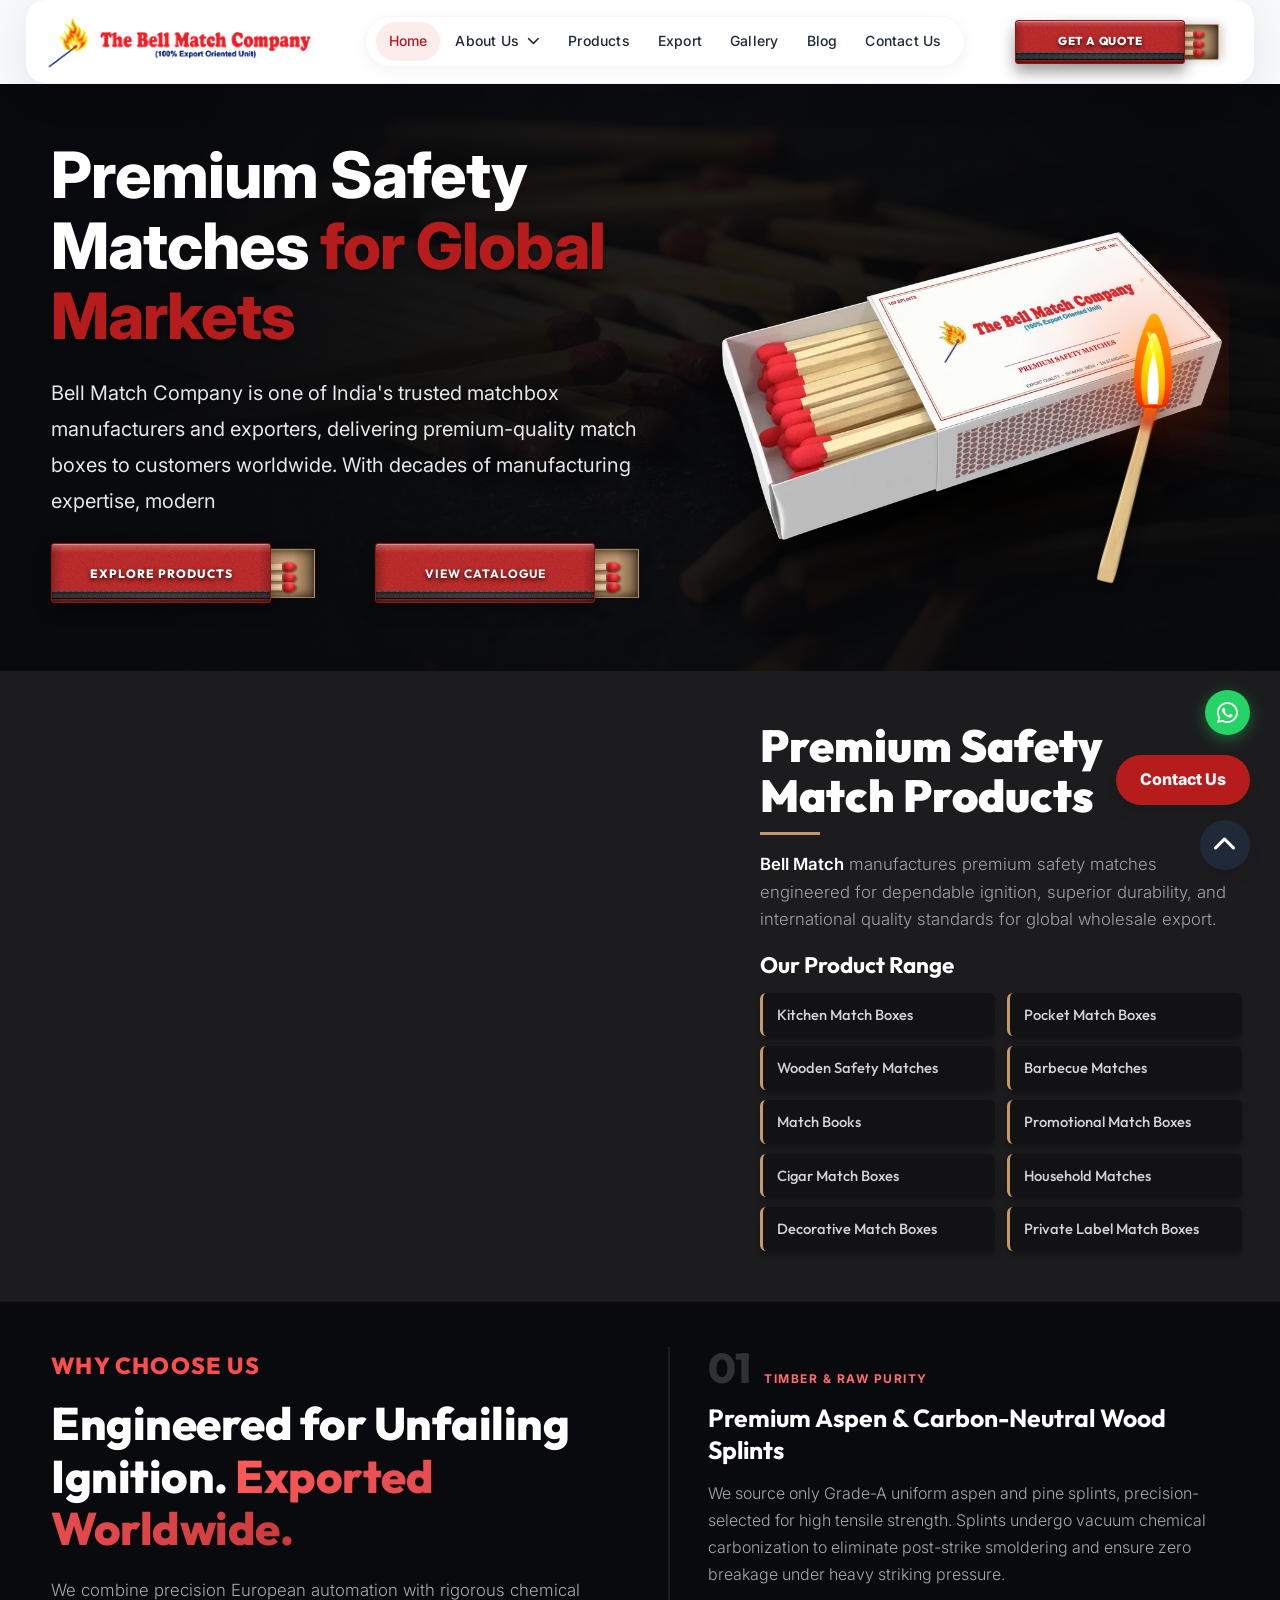
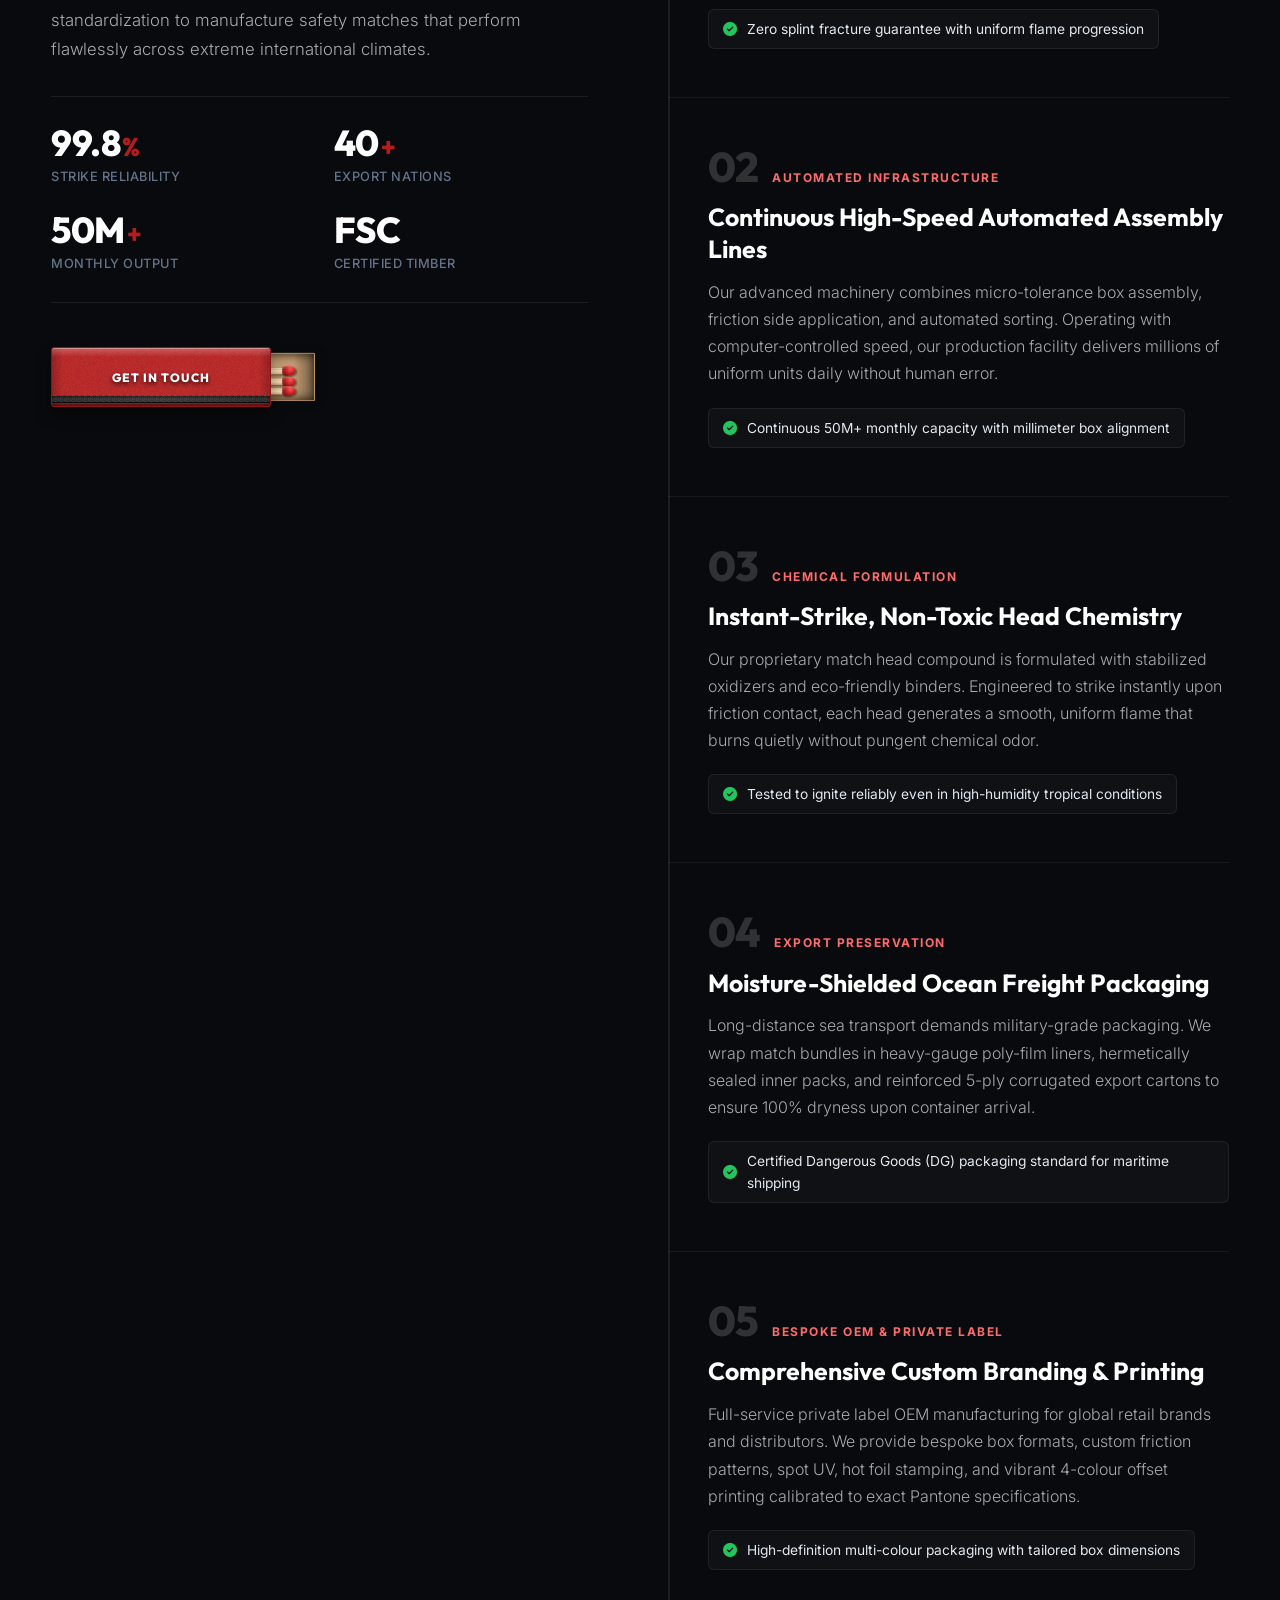
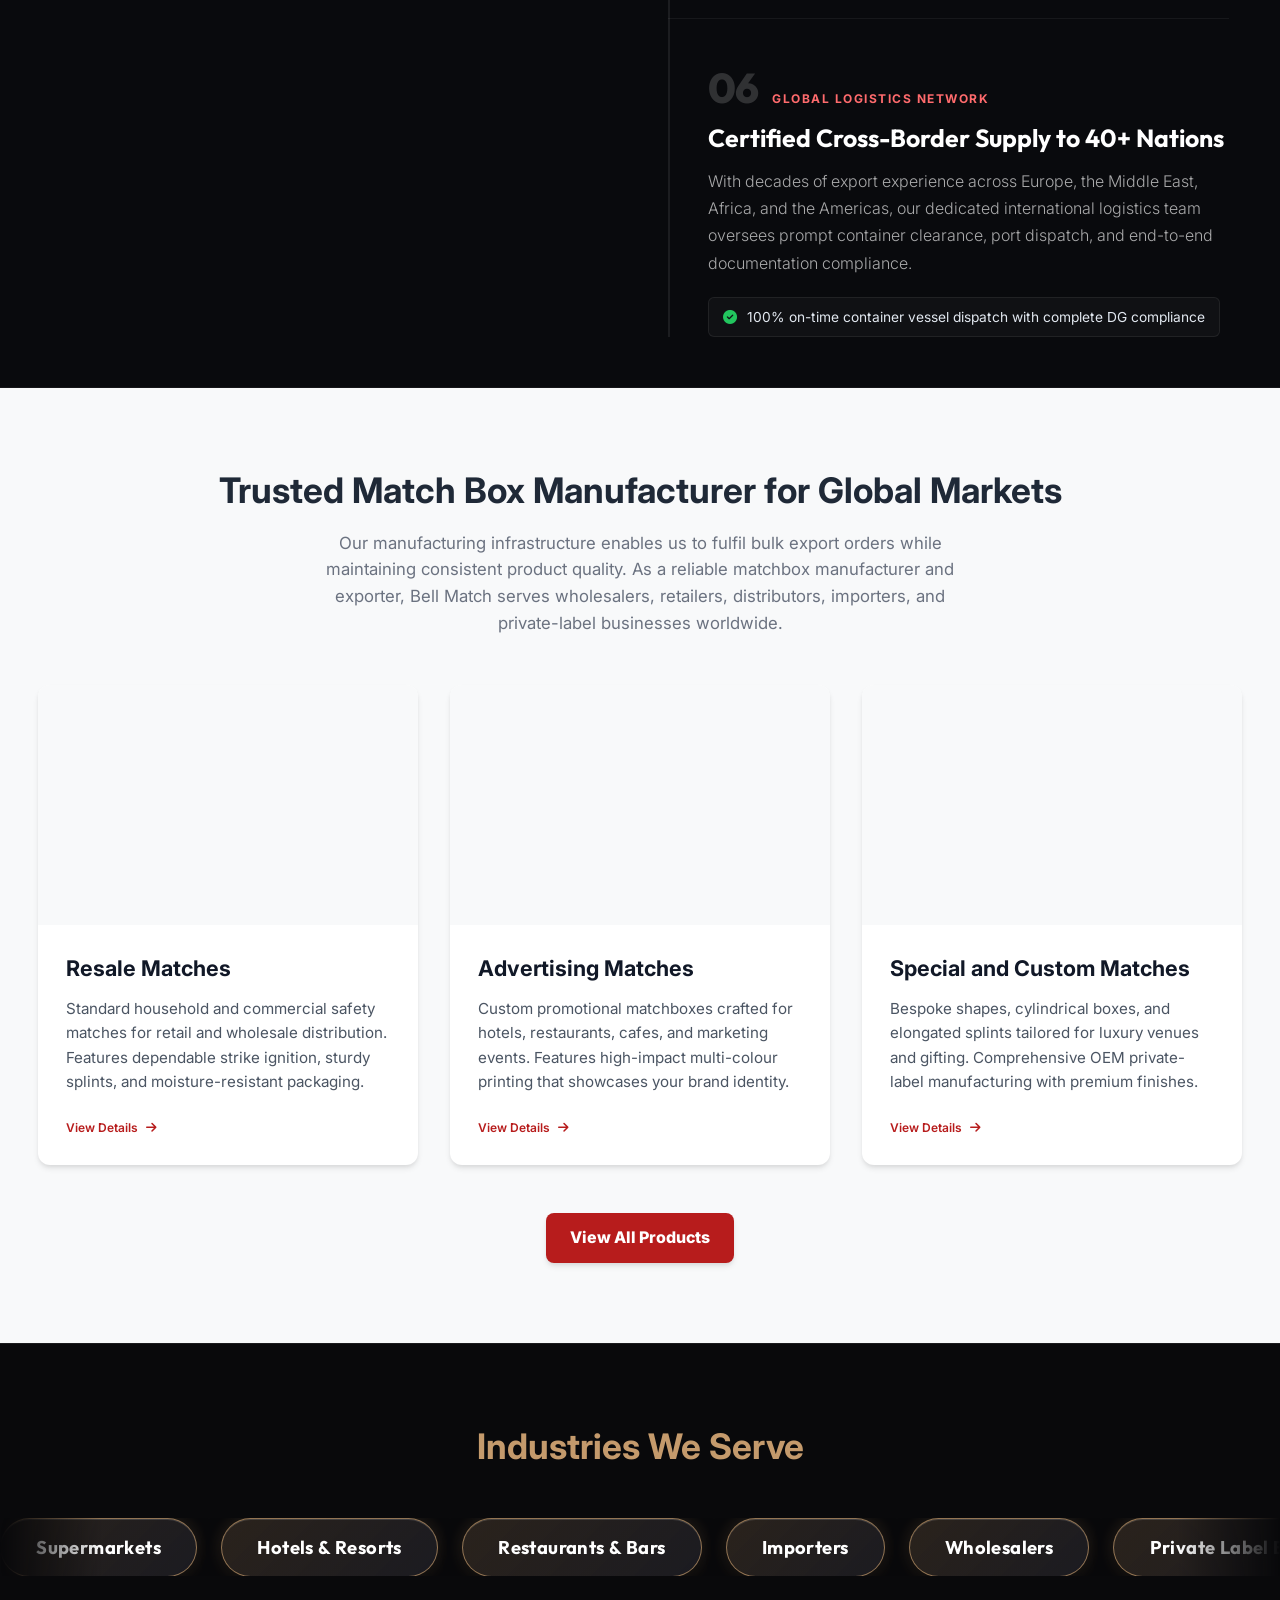
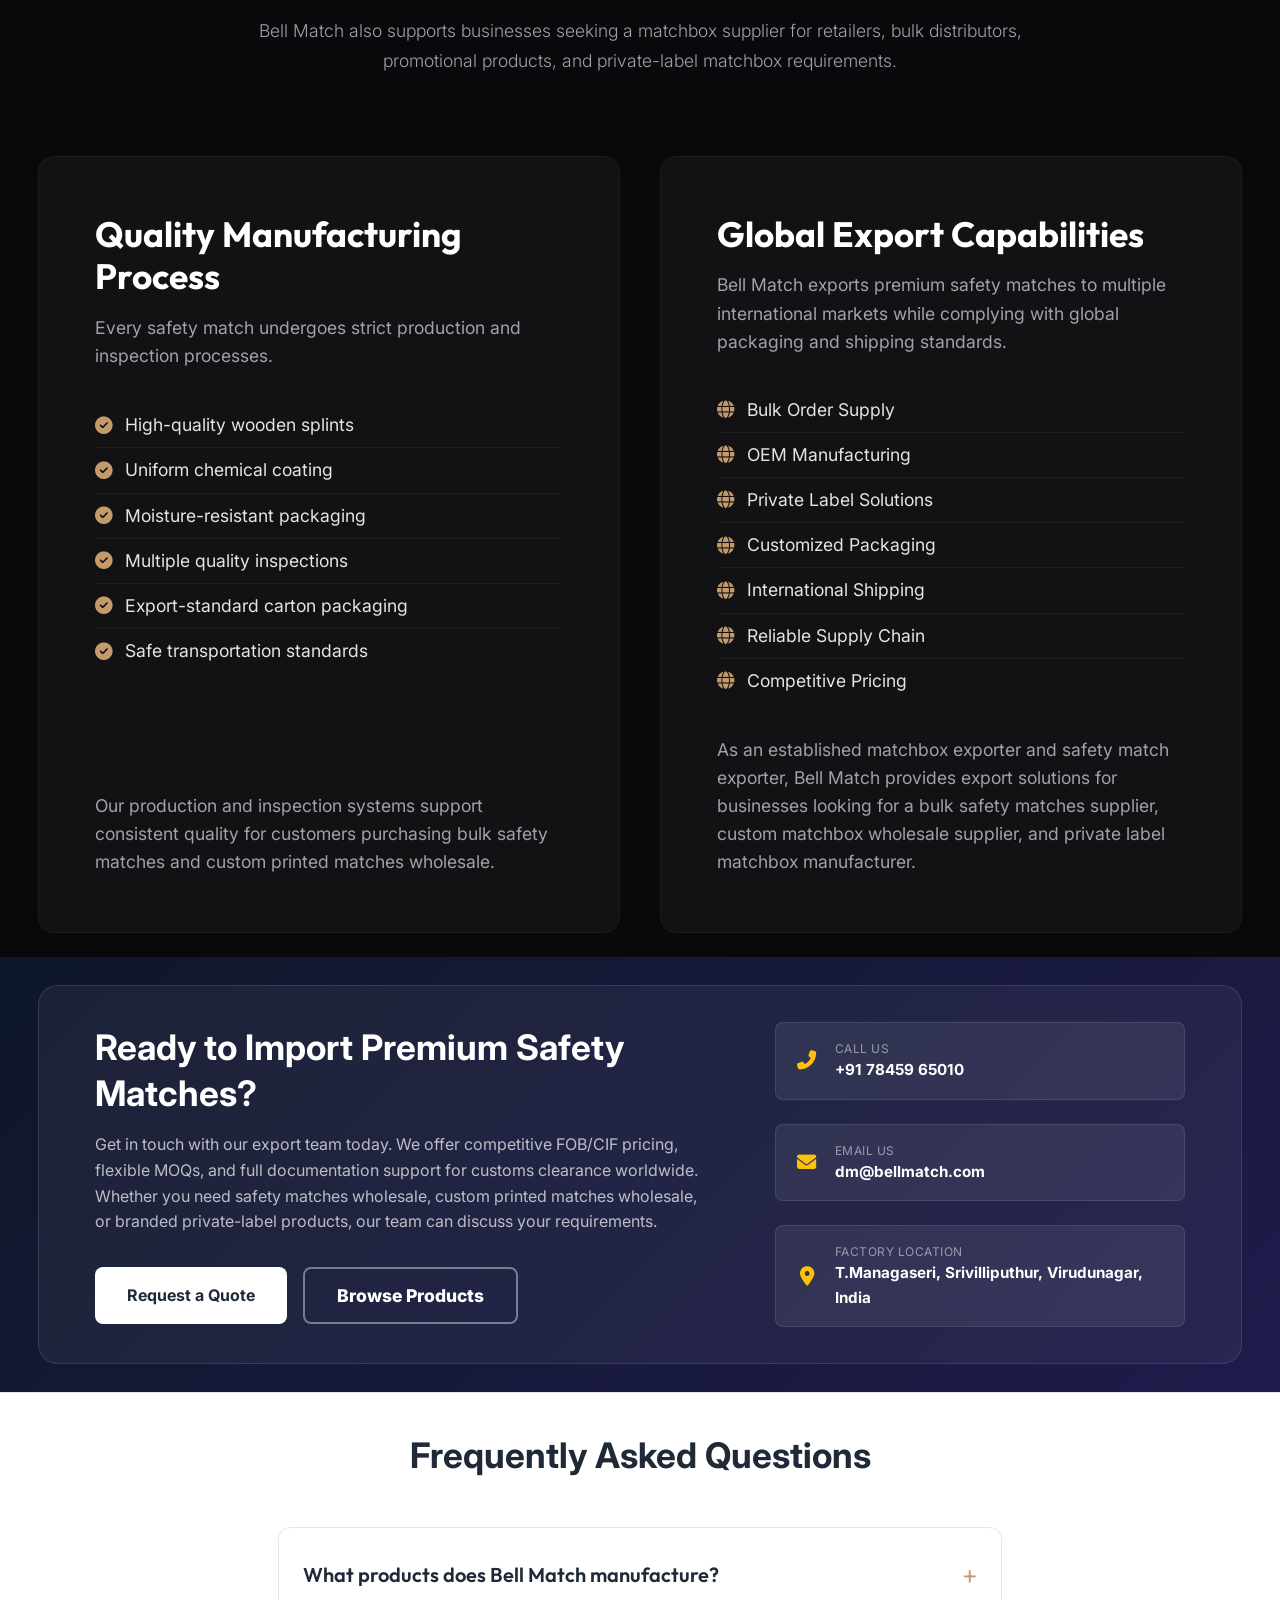
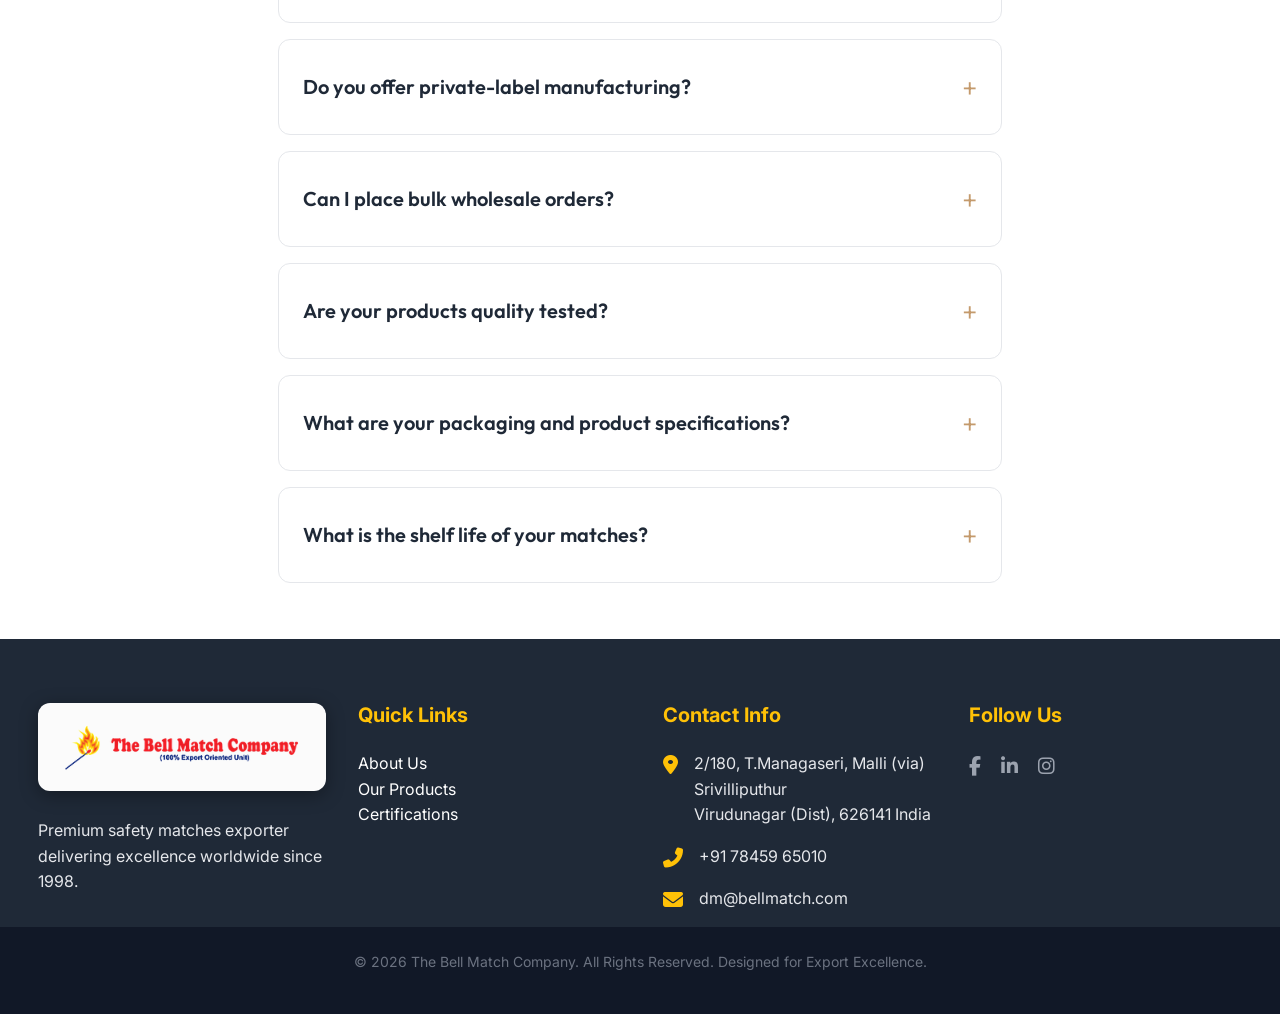
==== commit 135d6d2c: "style(mobile): maintain authentic 52px matchbox button height and gently reduce width to 185px" ====
--- a/index.html
+++ b/index.html
@@ -195,30 +195,50 @@
                     margin: 0 0 1.5rem 0 !important;
                 }
                 .hero-buttons .open-matchbox-btn {
-                    height: 46px !important;
-                    max-width: 205px !important;
-                    width: 100% !important;
+                    height: 52px !important;
+                    max-width: 185px !important;
+                    width: 185px !important;
                     margin-right: 0 !important;
                     margin-bottom: 0 !important;
                 }
                 .hero-buttons .open-matchbox-btn .omb-cover {
-                    font-size: 0.72rem !important;
+                    font-size: 0.75rem !important;
+                    font-weight: 800 !important;
                     letter-spacing: 0.8px !important;
+                    padding-right: 6px !important;
+                }
+                .hero-buttons .open-matchbox-btn .omb-cover span {
+                    font-size: inherit !important;
+                }
+                .hero-buttons .open-matchbox-btn .omb-cover::after {
+                    height: 5px !important;
+                    bottom: 3px !important;
                 }
                 .hero-buttons .open-matchbox-btn .omb-drawer {
-                    transform: translateY(-50%) translateX(40px) !important;
+                    transform: translateY(-50%) translateX(36px) !important;
                 }
                 .hero-buttons .open-matchbox-btn.is-closed .omb-drawer {
                     transform: translateY(-50%) translateX(5px) !important;
                 }
+                .hero-buttons .open-matchbox-btn .real-matchstick {
+                    height: 5px !important;
+                    width: 55px !important;
+                    right: 12px !important;
+                }
+                .hero-buttons .open-matchbox-btn .real-matchstick::after {
+                    width: 12px !important;
+                    height: 9px !important;
+                    top: -2px !important;
+                    right: -4px !important;
+                }
                 .hero-buttons .open-matchbox-btn .real-matchstick:nth-child(1) {
-                    top: 9px !important;
+                    top: 11px !important;
                 }
                 .hero-buttons .open-matchbox-btn .real-matchstick:nth-child(2) {
-                    top: 17px !important;
+                    top: 20px !important;
                 }
                 .hero-buttons .open-matchbox-btn .real-matchstick:nth-child(3) {
-                    top: 25px !important;
+                    top: 29px !important;
                 }
                 .hero-visual {
                     width: 100% !important;
@@ -241,6 +261,17 @@
                 }
             }
             @media (max-width: 480px) {
+                .hero-buttons .open-matchbox-btn {
+                    height: 50px !important;
+                    max-width: 175px !important;
+                    width: 175px !important;
+                }
+                .hero-buttons .open-matchbox-btn .omb-cover {
+                    font-size: 0.72rem !important;
+                }
+                .hero-buttons .open-matchbox-btn .omb-drawer {
+                    transform: translateY(-50%) translateX(32px) !important;
+                }
                 .hero-title {
                     font-size: clamp(1.55rem, 6.8vw, 1.95rem) !important;
                 }
--- a/index.css
+++ b/index.css
@@ -618,30 +618,50 @@
     background: linear-gradient(180deg, rgba(8, 9, 12, 0.82) 0%, rgba(8, 9, 12, 0.55) 45%, rgba(8, 9, 12, 0.92) 100%) !important;
   }
   .hero-buttons .open-matchbox-btn {
-    height: 46px !important;
-    max-width: 205px !important;
-    width: 100% !important;
+    height: 52px !important;
+    max-width: 185px !important;
+    width: 185px !important;
     margin-right: 0 !important;
     margin-bottom: 0 !important;
   }
   .hero-buttons .open-matchbox-btn .omb-cover {
-    font-size: 0.72rem !important;
+    font-size: 0.75rem !important;
+    font-weight: 800 !important;
     letter-spacing: 0.8px !important;
+    padding-right: 6px !important;
+  }
+  .hero-buttons .open-matchbox-btn .omb-cover span {
+    font-size: inherit !important;
+  }
+  .hero-buttons .open-matchbox-btn .omb-cover::after {
+    height: 5px !important;
+    bottom: 3px !important;
   }
   .hero-buttons .open-matchbox-btn .omb-drawer {
-    transform: translateY(-50%) translateX(40px) !important;
+    transform: translateY(-50%) translateX(36px) !important;
   }
   .hero-buttons .open-matchbox-btn.is-closed .omb-drawer {
     transform: translateY(-50%) translateX(5px) !important;
   }
+  .hero-buttons .open-matchbox-btn .real-matchstick {
+    height: 5px !important;
+    width: 55px !important;
+    right: 12px !important;
+  }
+  .hero-buttons .open-matchbox-btn .real-matchstick::after {
+    width: 12px !important;
+    height: 9px !important;
+    top: -2px !important;
+    right: -4px !important;
+  }
   .hero-buttons .open-matchbox-btn .real-matchstick:nth-child(1) {
-    top: 9px !important;
+    top: 11px !important;
   }
   .hero-buttons .open-matchbox-btn .real-matchstick:nth-child(2) {
-    top: 17px !important;
+    top: 20px !important;
   }
   .hero-buttons .open-matchbox-btn .real-matchstick:nth-child(3) {
-    top: 25px !important;
+    top: 29px !important;
   }
   .hero-visual {
     width: 100% !important;
@@ -664,6 +684,17 @@
   }
 }
 @media (max-width: 480px) {
+  .hero-buttons .open-matchbox-btn {
+    height: 50px !important;
+    max-width: 175px !important;
+    width: 175px !important;
+  }
+  .hero-buttons .open-matchbox-btn .omb-cover {
+    font-size: 0.72rem !important;
+  }
+  .hero-buttons .open-matchbox-btn .omb-drawer {
+    transform: translateY(-50%) translateX(32px) !important;
+  }
   .hero-title {
     font-size: clamp(1.55rem, 6.8vw, 1.95rem) !important;
   }
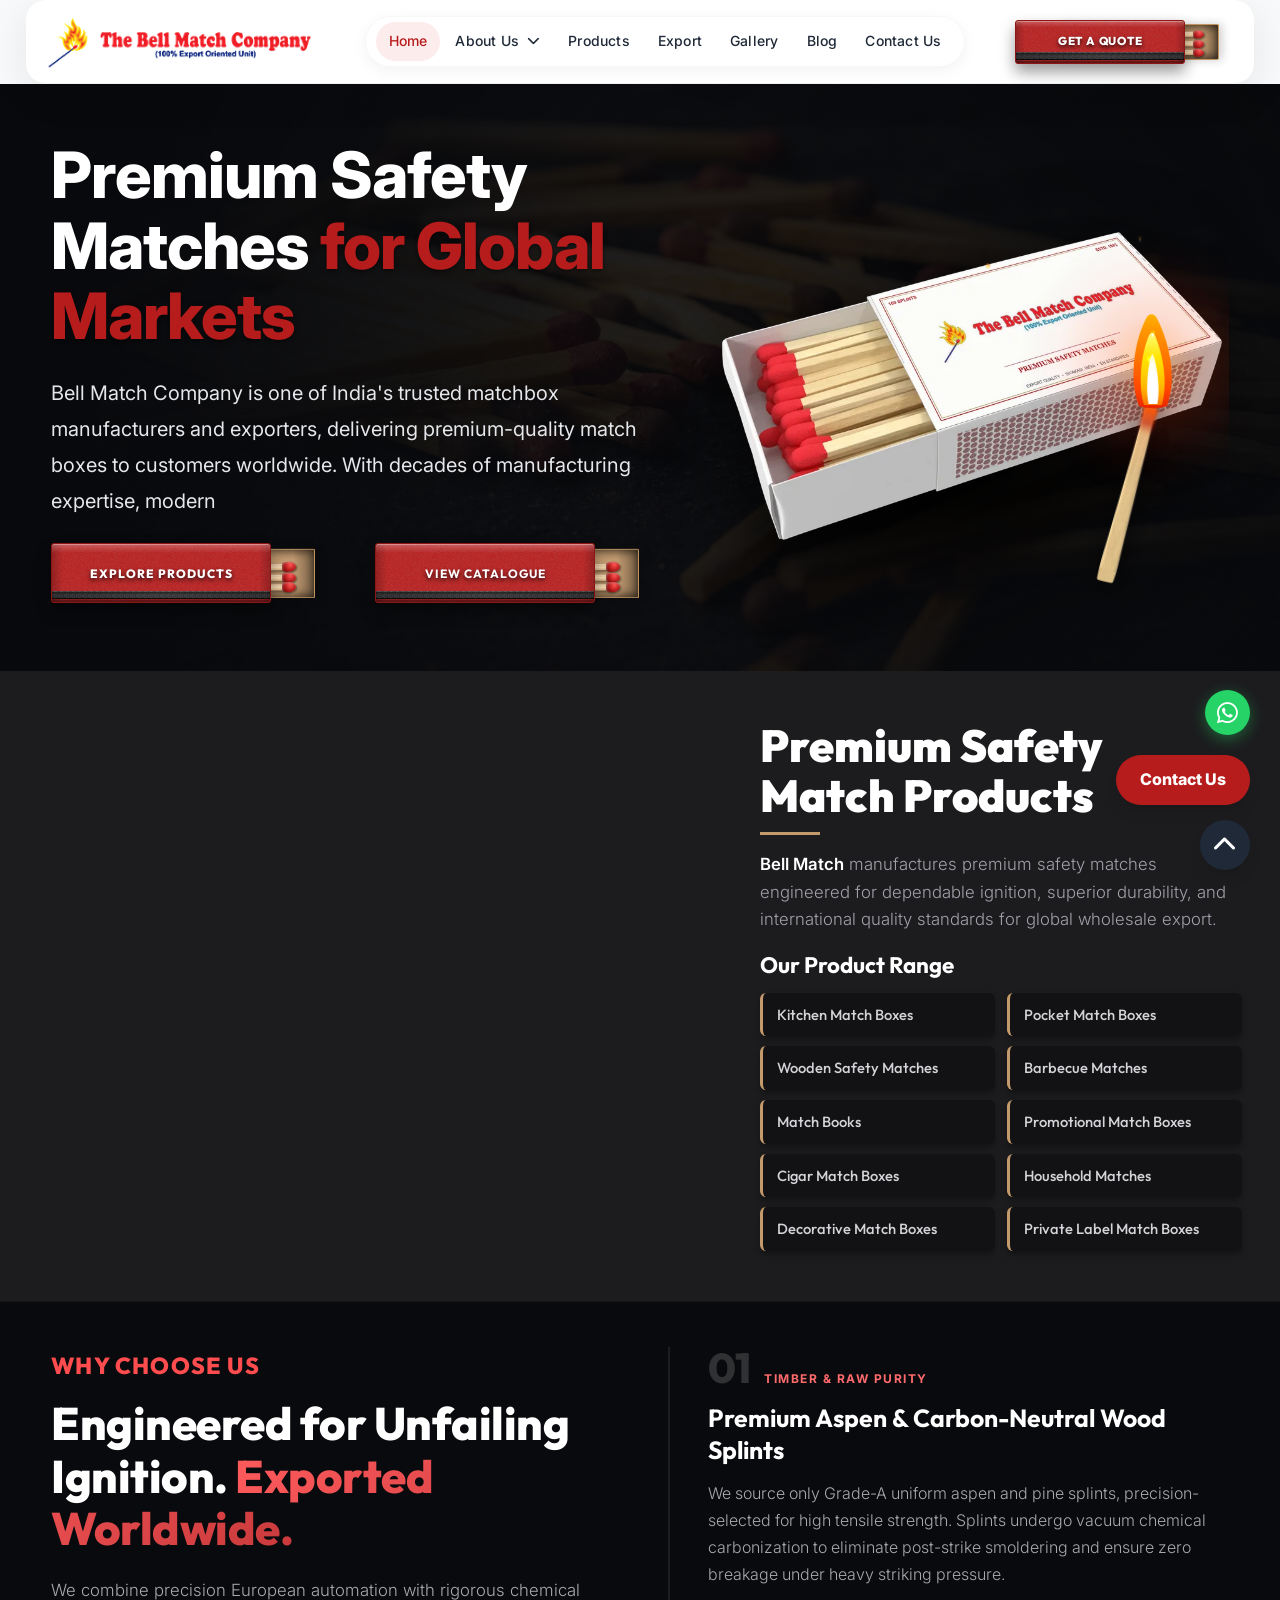
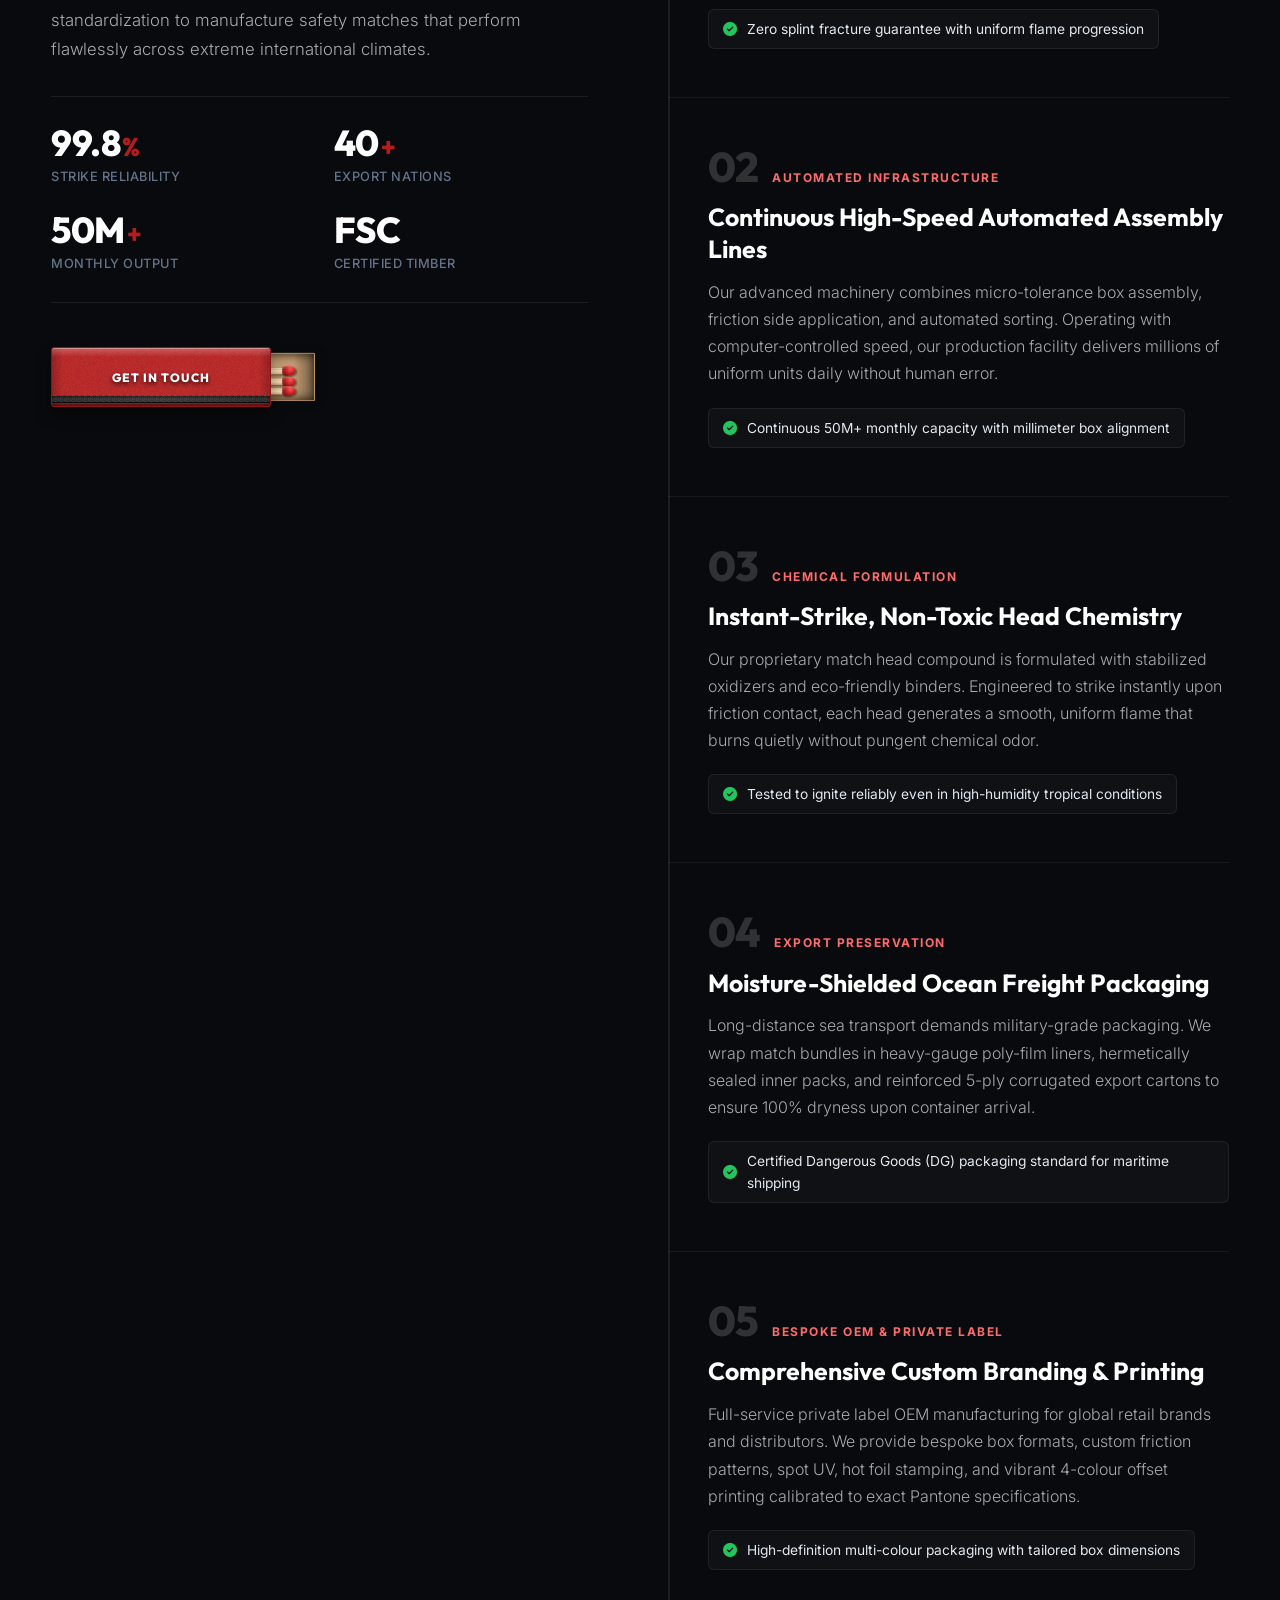
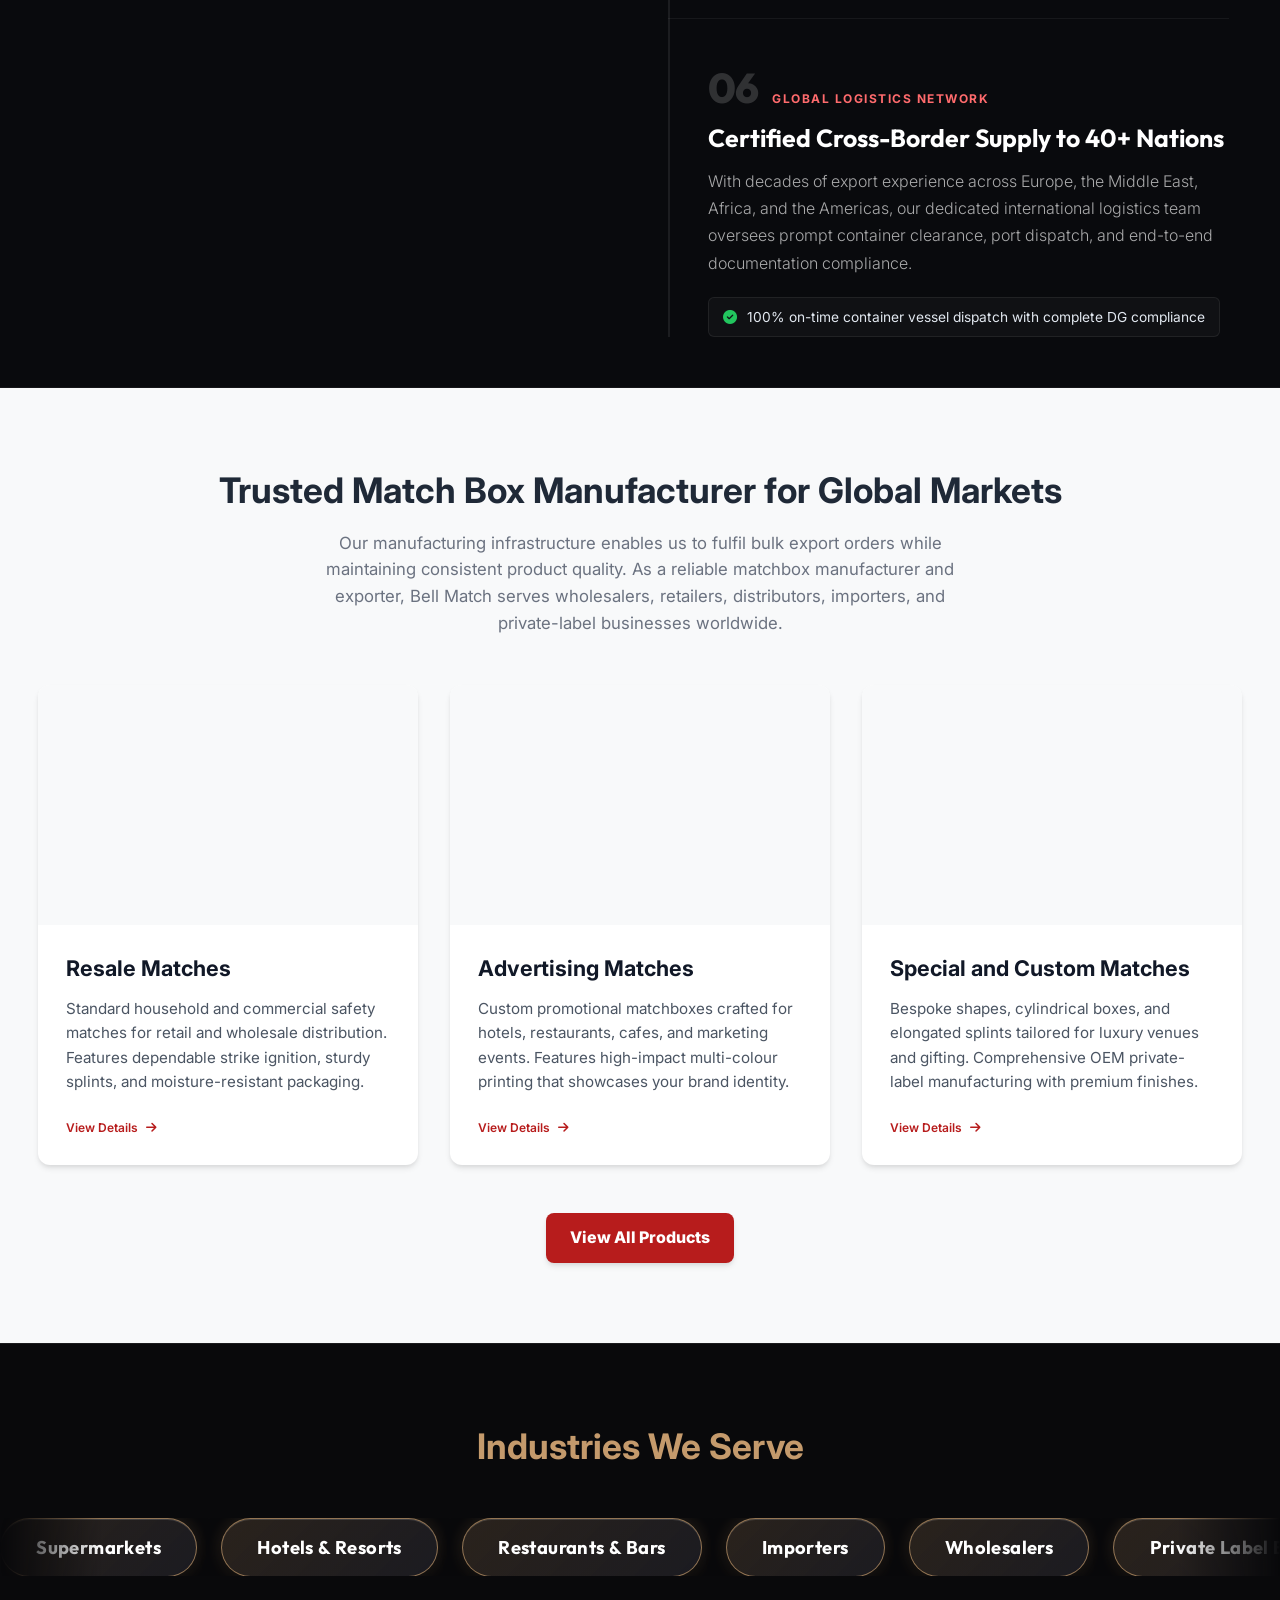
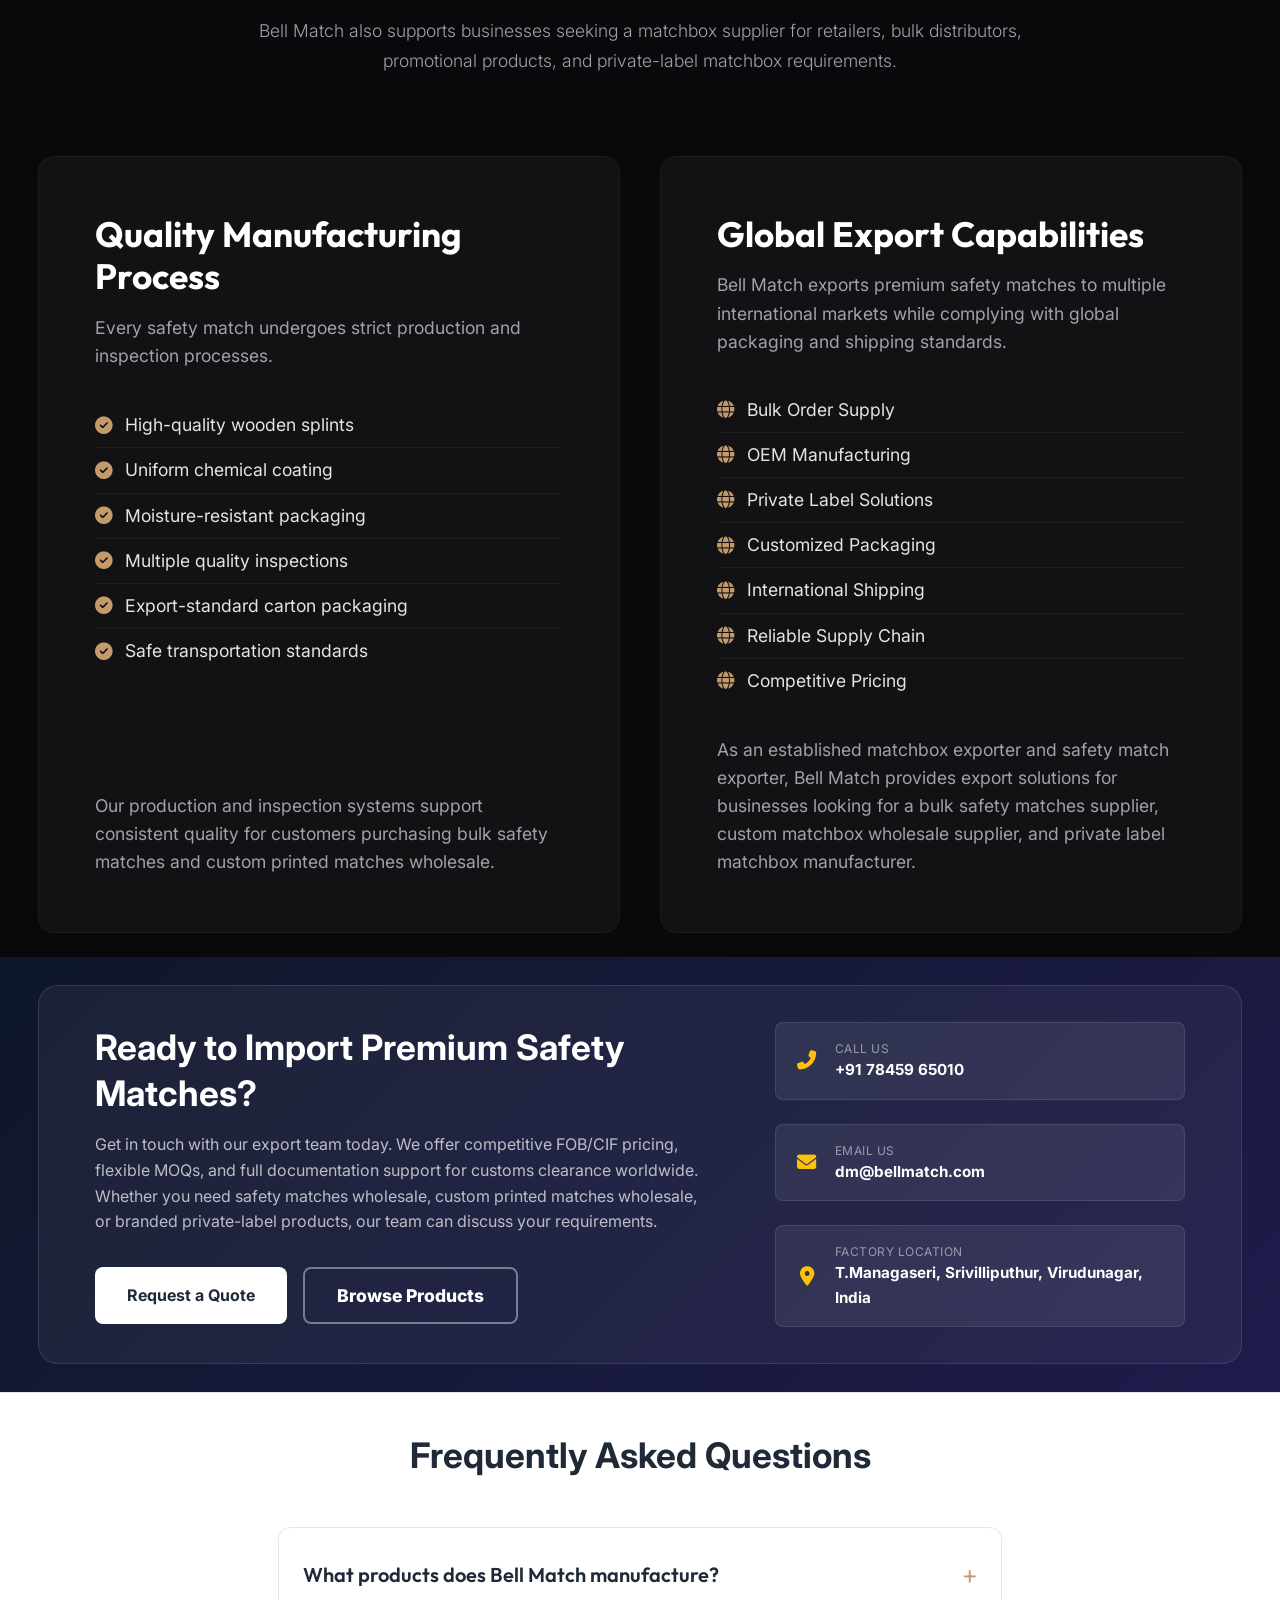
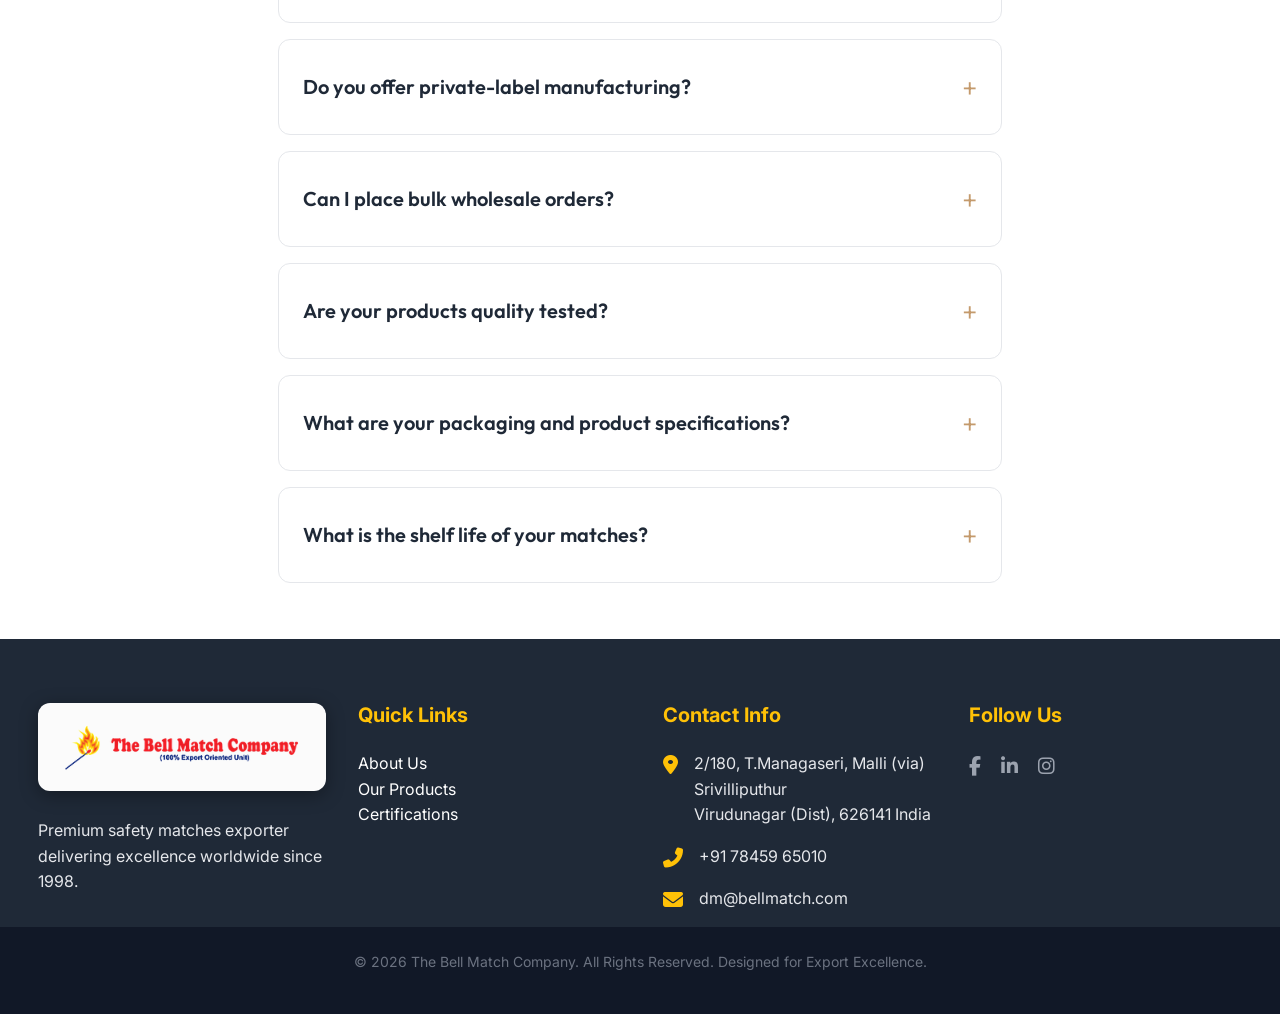
==== commit e3444399: "style(mobile): reposition matchsticks and slide drawer outward so wooden stems and red heads emerge " ====
--- a/index.html
+++ b/index.html
@@ -215,21 +215,24 @@
                     bottom: 3px !important;
                 }
                 .hero-buttons .open-matchbox-btn .omb-drawer {
-                    transform: translateY(-50%) translateX(36px) !important;
+                    transform: translateY(-50%) translateX(42px) !important;
                 }
                 .hero-buttons .open-matchbox-btn.is-closed .omb-drawer {
                     transform: translateY(-50%) translateX(5px) !important;
+                }
+                .hero-buttons .open-matchbox-btn .matchstick-group {
+                    right: 4px !important;
                 }
                 .hero-buttons .open-matchbox-btn .real-matchstick {
                     height: 5px !important;
                     width: 55px !important;
-                    right: 12px !important;
+                    right: 2px !important;
                 }
                 .hero-buttons .open-matchbox-btn .real-matchstick::after {
                     width: 12px !important;
                     height: 9px !important;
                     top: -2px !important;
-                    right: -4px !important;
+                    right: -2px !important;
                 }
                 .hero-buttons .open-matchbox-btn .real-matchstick:nth-child(1) {
                     top: 11px !important;
--- a/index.css
+++ b/index.css
@@ -638,21 +638,24 @@
     bottom: 3px !important;
   }
   .hero-buttons .open-matchbox-btn .omb-drawer {
-    transform: translateY(-50%) translateX(36px) !important;
+    transform: translateY(-50%) translateX(42px) !important;
   }
   .hero-buttons .open-matchbox-btn.is-closed .omb-drawer {
     transform: translateY(-50%) translateX(5px) !important;
+  }
+  .hero-buttons .open-matchbox-btn .matchstick-group {
+    right: 4px !important;
   }
   .hero-buttons .open-matchbox-btn .real-matchstick {
     height: 5px !important;
     width: 55px !important;
-    right: 12px !important;
+    right: 2px !important;
   }
   .hero-buttons .open-matchbox-btn .real-matchstick::after {
     width: 12px !important;
     height: 9px !important;
     top: -2px !important;
-    right: -4px !important;
+    right: -2px !important;
   }
   .hero-buttons .open-matchbox-btn .real-matchstick:nth-child(1) {
     top: 11px !important;
@@ -693,7 +696,7 @@
     font-size: 0.72rem !important;
   }
   .hero-buttons .open-matchbox-btn .omb-drawer {
-    transform: translateY(-50%) translateX(32px) !important;
+    transform: translateY(-50%) translateX(38px) !important;
   }
   .hero-title {
     font-size: clamp(1.55rem, 6.8vw, 1.95rem) !important;
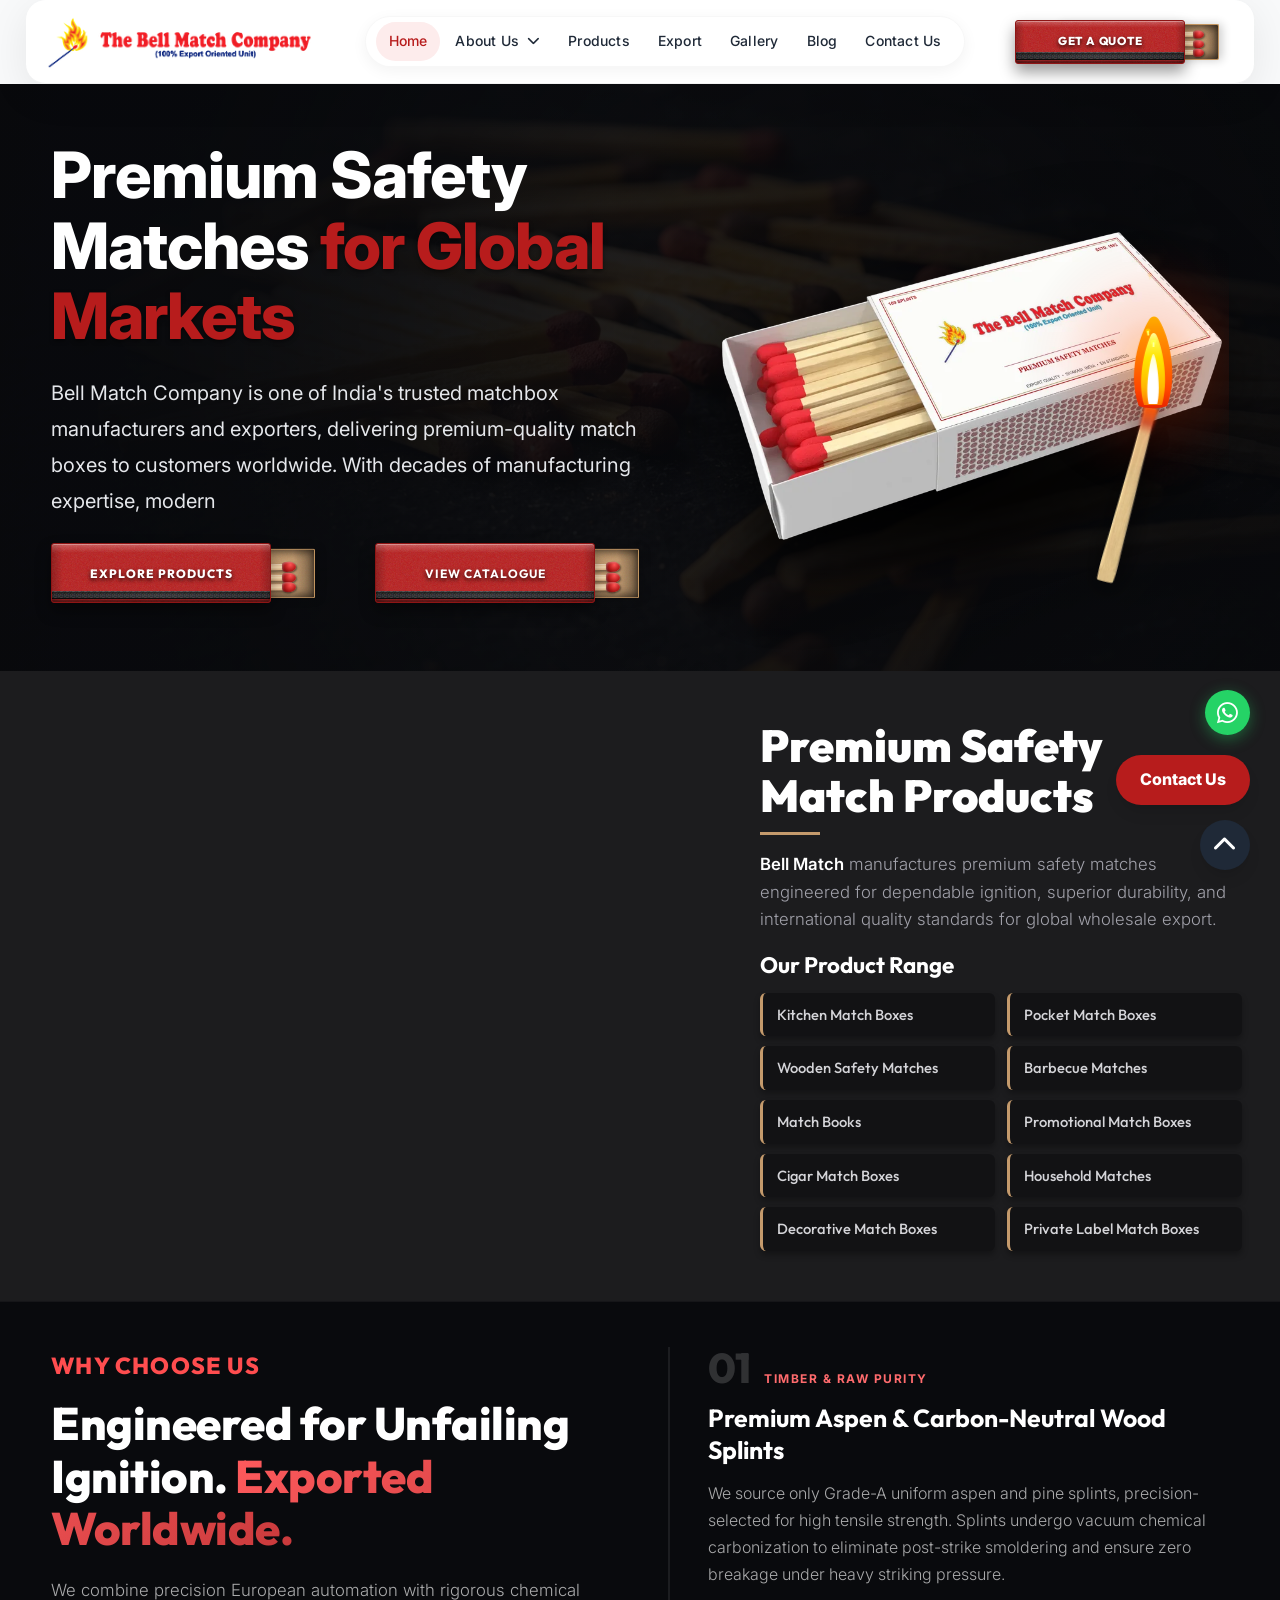
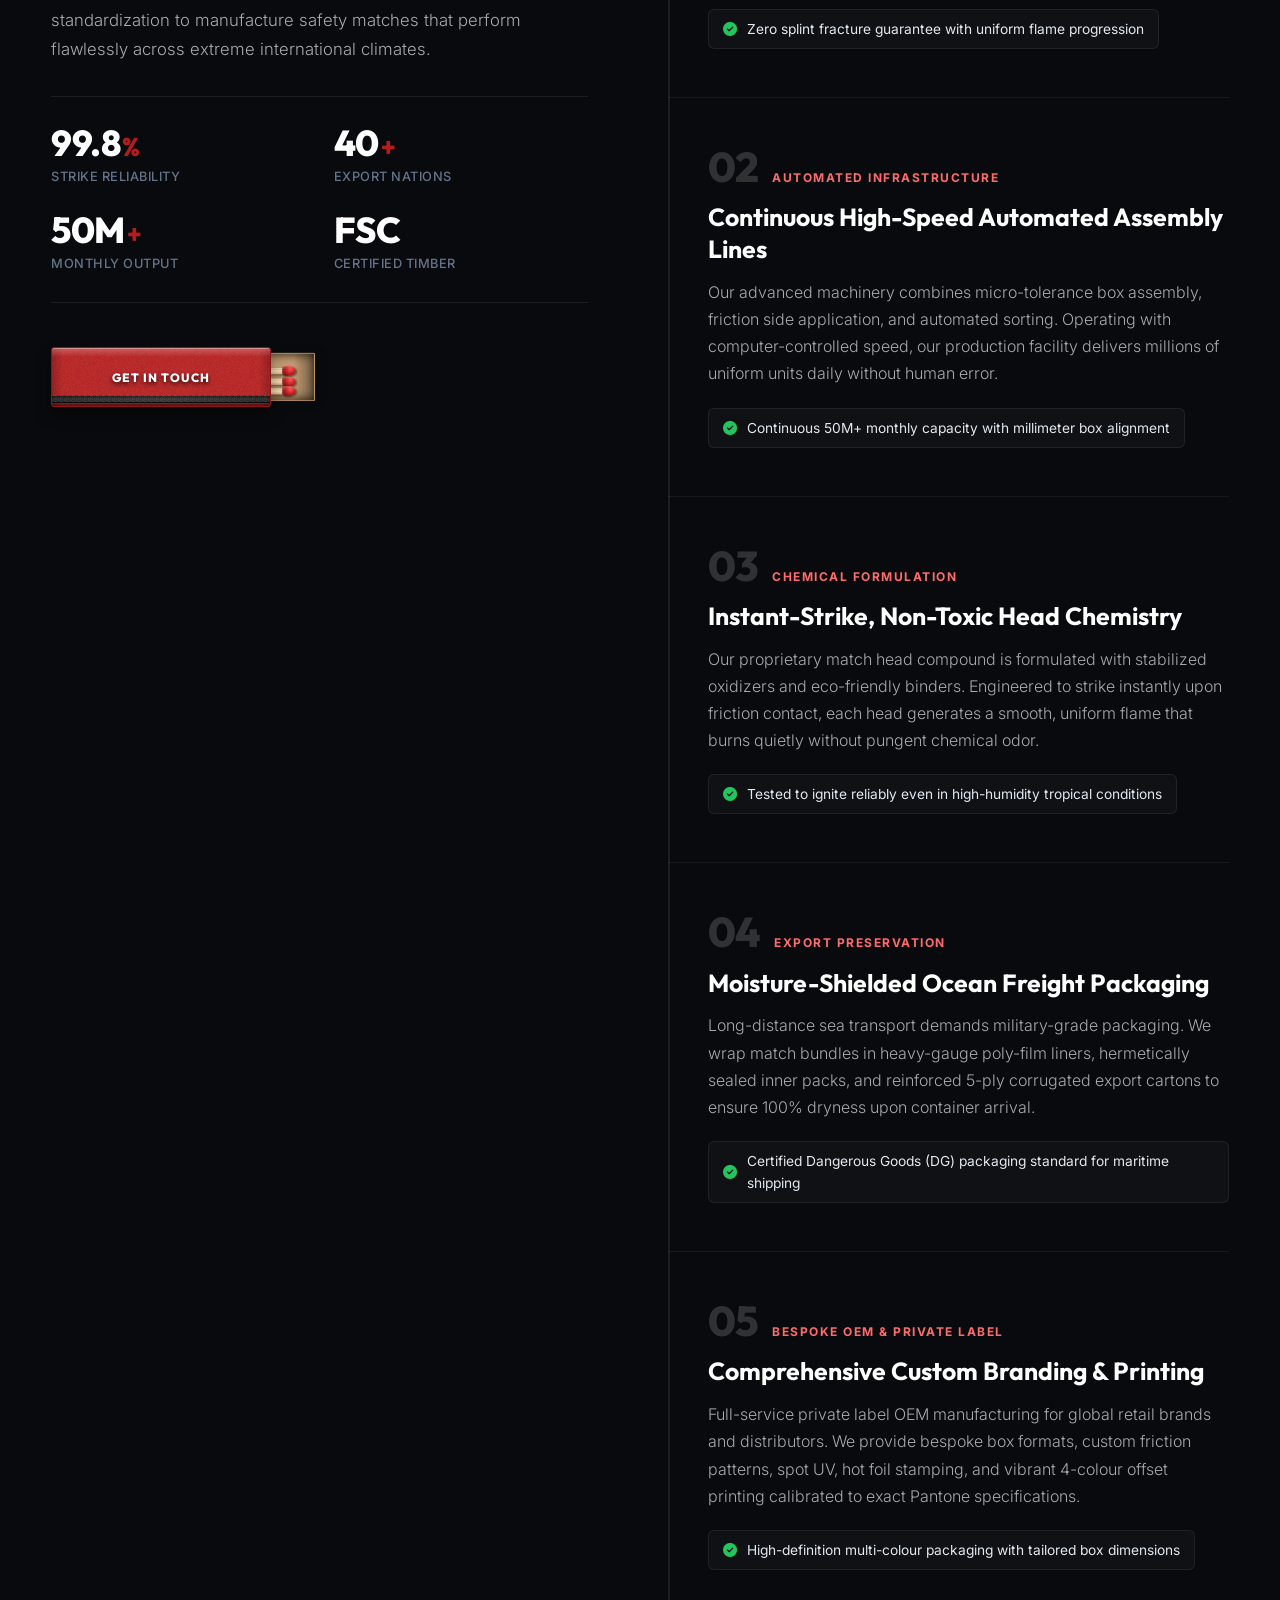
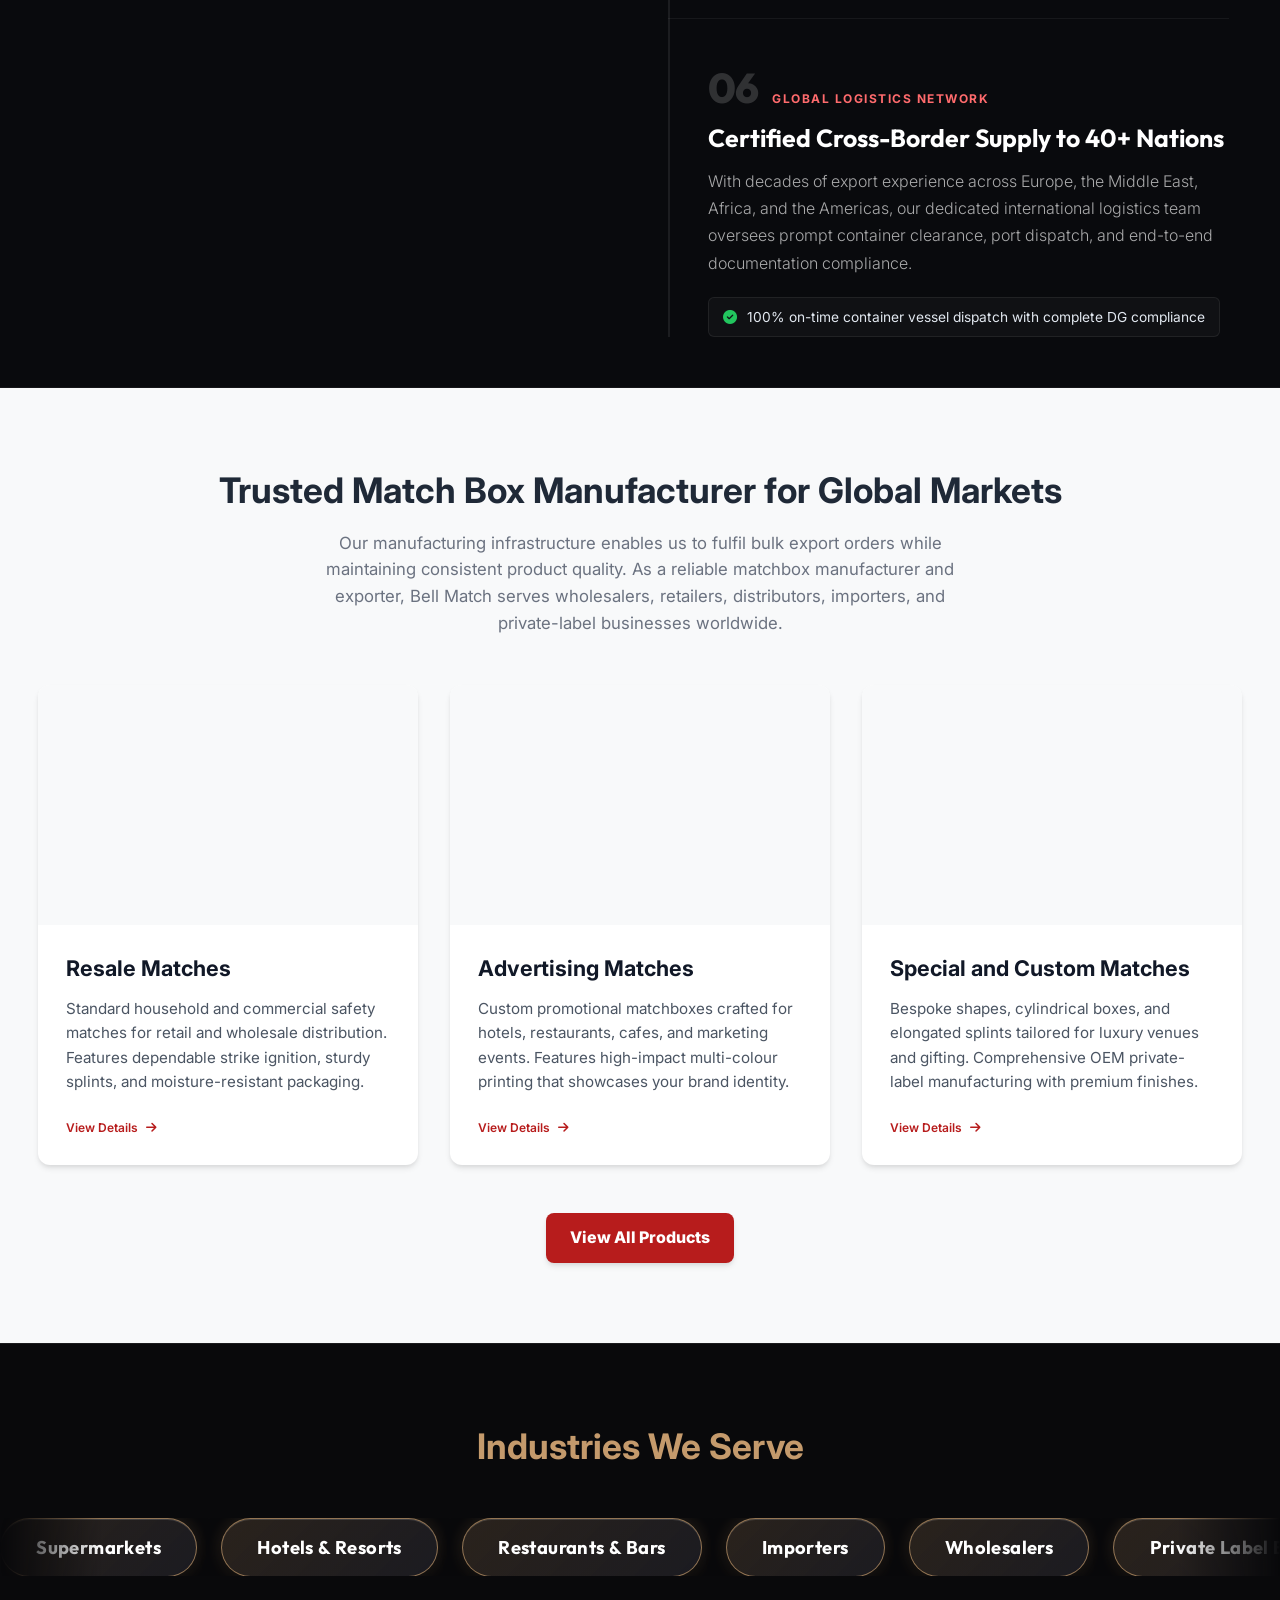
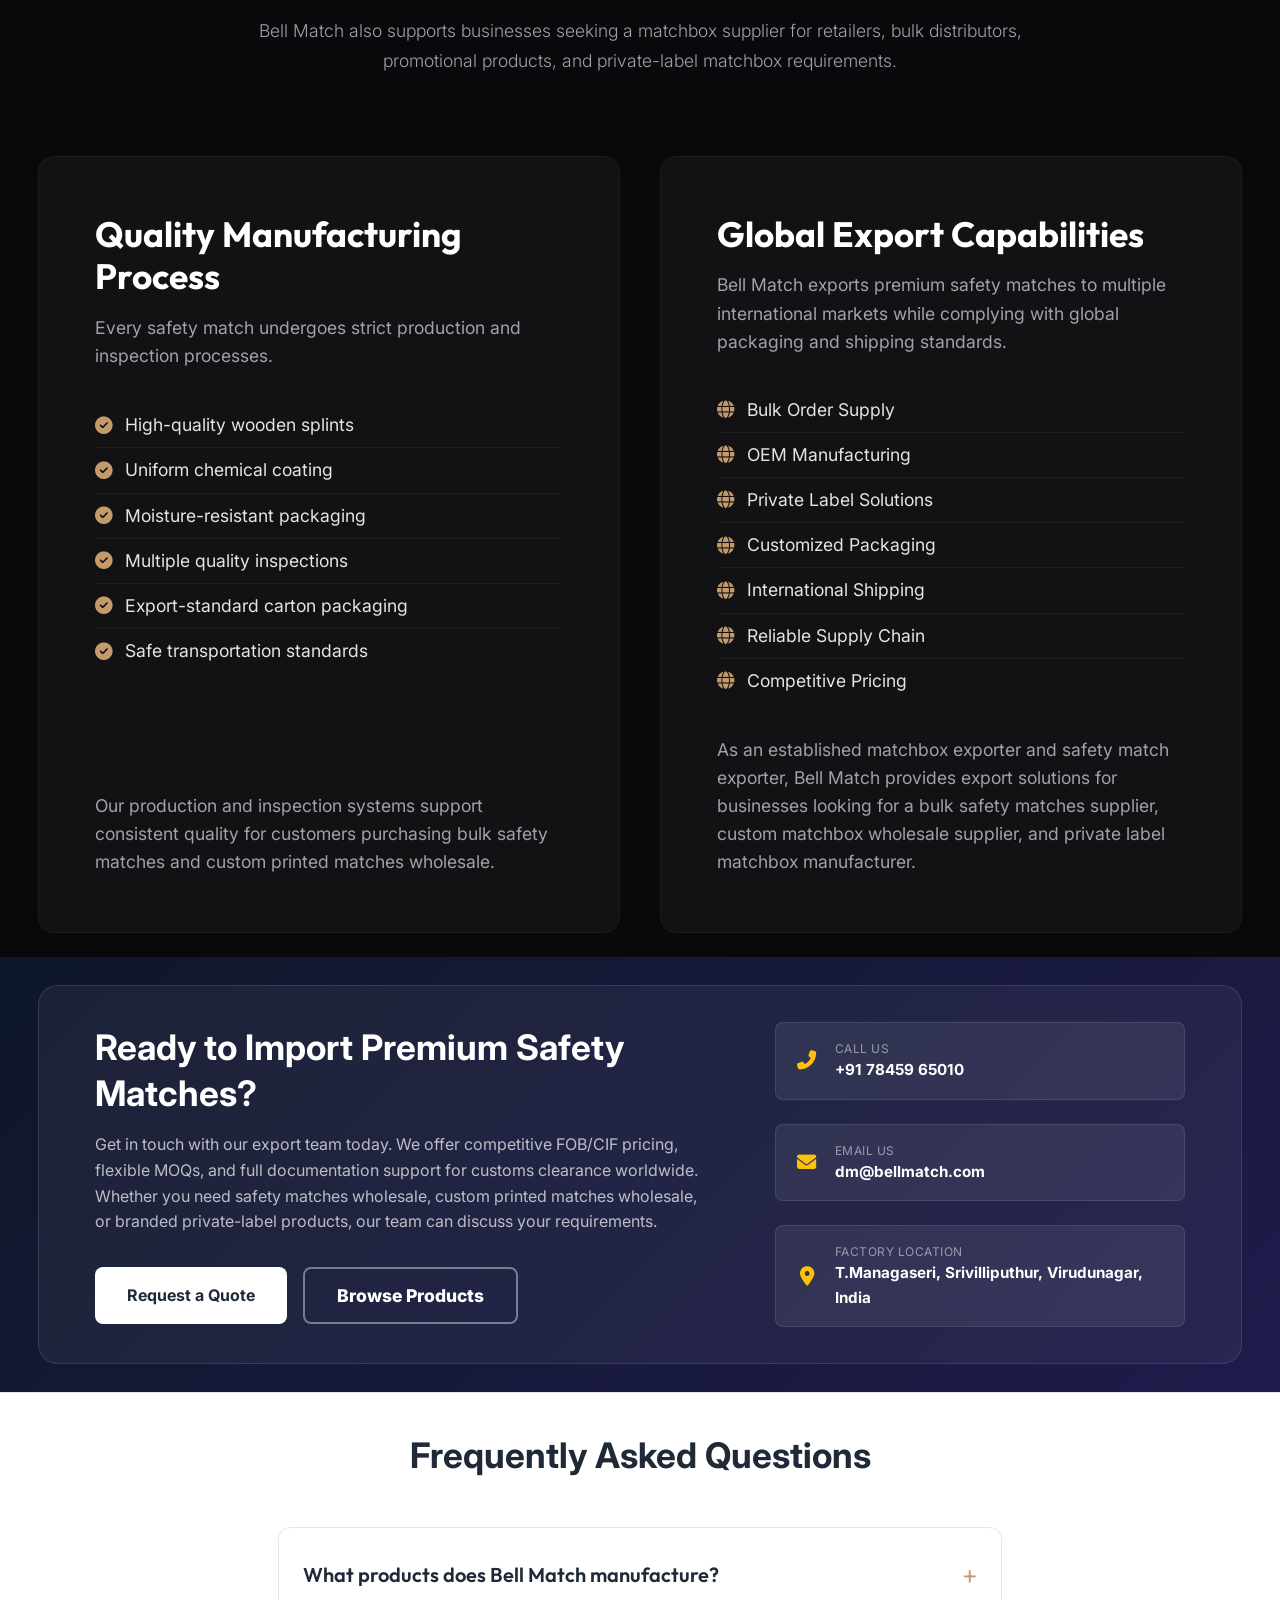
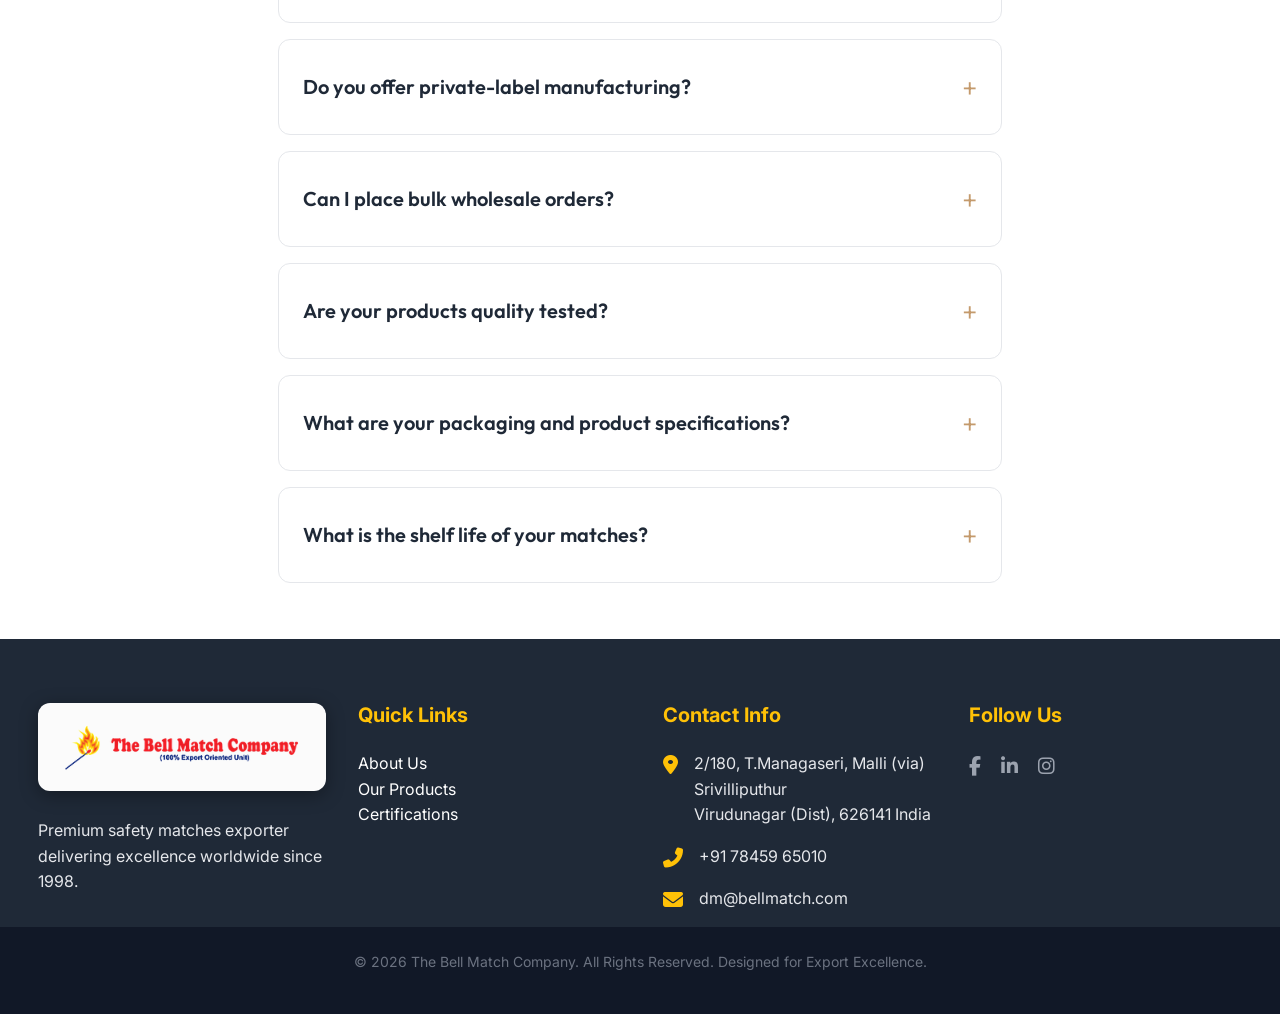
==== commit 9ba161c6: "fix(mobile): remove empty bottom space from hero section and order sections as intro, striking anima" ====
--- a/index.html
+++ b/index.html
@@ -136,7 +136,7 @@
                 }
                 .premium-hero {
                     min-height: auto !important;
-                    padding: 2.5rem 0 4rem 0 !important;
+                    padding: 1.5rem 0 0.5rem 0 !important;
                     overflow-x: hidden !important;
                     width: 100% !important;
                     max-width: 100vw !important;
@@ -146,8 +146,8 @@
                     flex-direction: column !important;
                     align-items: flex-start !important;
                     text-align: left !important;
-                    gap: 1.5rem !important;
-                    padding: 1rem 1.25rem 2rem 1.25rem !important;
+                    gap: 1rem !important;
+                    padding: 0.5rem 1.25rem 0.5rem 1.25rem !important;
                     width: 100% !important;
                     max-width: 100% !important;
                     box-sizing: border-box !important;
@@ -249,8 +249,8 @@
                     display: flex !important;
                     justify-content: center !important;
                     align-items: center !important;
-                    height: 330px !important;
-                    margin: 1.5rem auto 1rem auto !important;
+                    height: 280px !important;
+                    margin: 0.5rem auto 0 auto !important;
                     overflow: visible !important;
                 }
                 .code-match-scene {
@@ -385,18 +385,24 @@
             <div class="about-text-content" style="flex: 0 0 40%; width: 40%; max-width: 40%; min-width: 300px; padding: 10px 0;">
                 <style>
                     @media (max-width: 991px) {
+                        #about .container {
+                            display: flex !important;
+                            flex-direction: column !important;
+                        }
+                        .about-text-content {
+                            order: 1 !important;
+                            flex: 0 0 100% !important;
+                            width: 100% !important;
+                            max-width: 100% !important;
+                            padding: 10px 0 20px 0 !important;
+                        }
                         #threejs-canvas-container {
+                            order: 2 !important;
                             flex: 0 0 100% !important;
                             width: 100% !important;
                             max-width: 100% !important;
                             height: 50vh !important;
                             min-height: 350px !important;
-                        }
-                        .about-text-content {
-                            flex: 0 0 100% !important;
-                            width: 100% !important;
-                            max-width: 100% !important;
-                            padding: 10px 0 !important;
                         }
                         .mobile-center-title {
                             text-align: center;
--- a/index.css
+++ b/index.css
@@ -200,6 +200,13 @@
   position: sticky;
   top: 0;
   z-index: 1000;
+  transition: transform 0.3s cubic-bezier(0.16, 1, 0.3, 1);
+  will-change: transform;
+}
+
+#header-component.header-hidden,
+.premium-header.header-hidden {
+  transform: translateY(-115%) !important;
 }
 
 .premium-header {
@@ -551,7 +558,7 @@
 @media (max-width: 991px) {
   .premium-hero {
     min-height: auto !important;
-    padding: 2.5rem 0 4rem 0 !important;
+    padding: 1.5rem 0 0.5rem 0 !important;
     overflow-x: hidden !important;
     width: 100% !important;
     max-width: 100vw !important;
@@ -561,8 +568,8 @@
     flex-direction: column !important;
     align-items: flex-start !important;
     text-align: left !important;
-    gap: 1.5rem !important;
-    padding: 1rem 1.25rem 2rem 1.25rem !important;
+    gap: 1rem !important;
+    padding: 0.5rem 1.25rem 0.5rem 1.25rem !important;
     width: 100% !important;
     max-width: 100% !important;
     box-sizing: border-box !important;
@@ -672,8 +679,8 @@
     display: flex !important;
     justify-content: center !important;
     align-items: center !important;
-    height: 330px !important;
-    margin: 1.5rem auto 1rem auto !important;
+    height: 280px !important;
+    margin: 0.5rem auto 0 auto !important;
     overflow: visible !important;
   }
   .code-match-scene {
@@ -2706,7 +2713,7 @@
         flex-wrap: wrap;
         justify-content: center;
         gap: 10px;
-        padding: 10px 0;
+        padding: 10px 10px !important;
     }
     .topbar-left {
         flex-wrap: wrap;
@@ -2775,14 +2782,14 @@
         padding: 0.3rem 1rem !important; 
     }
     .brand-logo img {
-        height: 52px !important;
+        height: 60px !important;
         width: auto !important;
         max-width: none !important;
     }
 }
 @media (max-width: 420px) {
     .brand-logo img {
-        height: 46px !important;
+        height: 52px !important;
     }
 }
 
@@ -2810,7 +2817,7 @@
 /* Mobile Hero Section Height Reduction */
 @media (max-width: 768px) {
     .premium-hero {
-        min-height: 60vh !important;
+        min-height: auto !important;
     }
 }
 
@@ -2834,7 +2841,7 @@
         white-space: nowrap;
     }
     .premium-hero {
-        min-height: 60vh !important; /* Ensure enough height for the padding */
+        min-height: auto !important; /* Ensure enough height for the padding */
     }
 }
 
@@ -3571,10 +3578,11 @@
 /* Mobile Responsive Topbar Layout */
 @media (max-width: 768px) {
     .premium-topbar {
-        padding: 2px 0;
+        padding: 4px 10px !important;
     }
     .topbar-inner {
         flex-direction: row;
+        padding: 0 !important;
         justify-content: space-between;
         align-items: center;
     }
@@ -4136,8 +4144,9 @@
   .why-us-sticky-stage {
     position: -webkit-sticky !important;
     position: sticky !important;
-    top: 65px !important;
+    top: var(--header-height, 70px) !important;
     z-index: 40 !important;
+    transition: top 0.3s cubic-bezier(0.16, 1, 0.3, 1) !important;
     background: rgba(9, 10, 13, 0.96) !important;
     backdrop-filter: blur(16px) !important;
     -webkit-backdrop-filter: blur(16px) !important;
@@ -4146,6 +4155,9 @@
     box-shadow: 0 10px 25px rgba(0, 0, 0, 0.4) !important;
     margin-bottom: 10px !important;
     width: 100% !important;
+  }
+  body.header-is-hidden .why-us-sticky-stage {
+    top: 0px !important;
   }
   .why-us-stage-inner {
     padding-right: 0 !important;
@@ -4195,3 +4207,16 @@
 .section-label {
   display: none !important;
 }
+
+@media (max-width: 991px) {
+  #about .container {
+    display: flex !important;
+    flex-direction: column !important;
+  }
+  .about-text-content {
+    order: 1 !important;
+  }
+  #threejs-canvas-container {
+    order: 2 !important;
+  }
+}
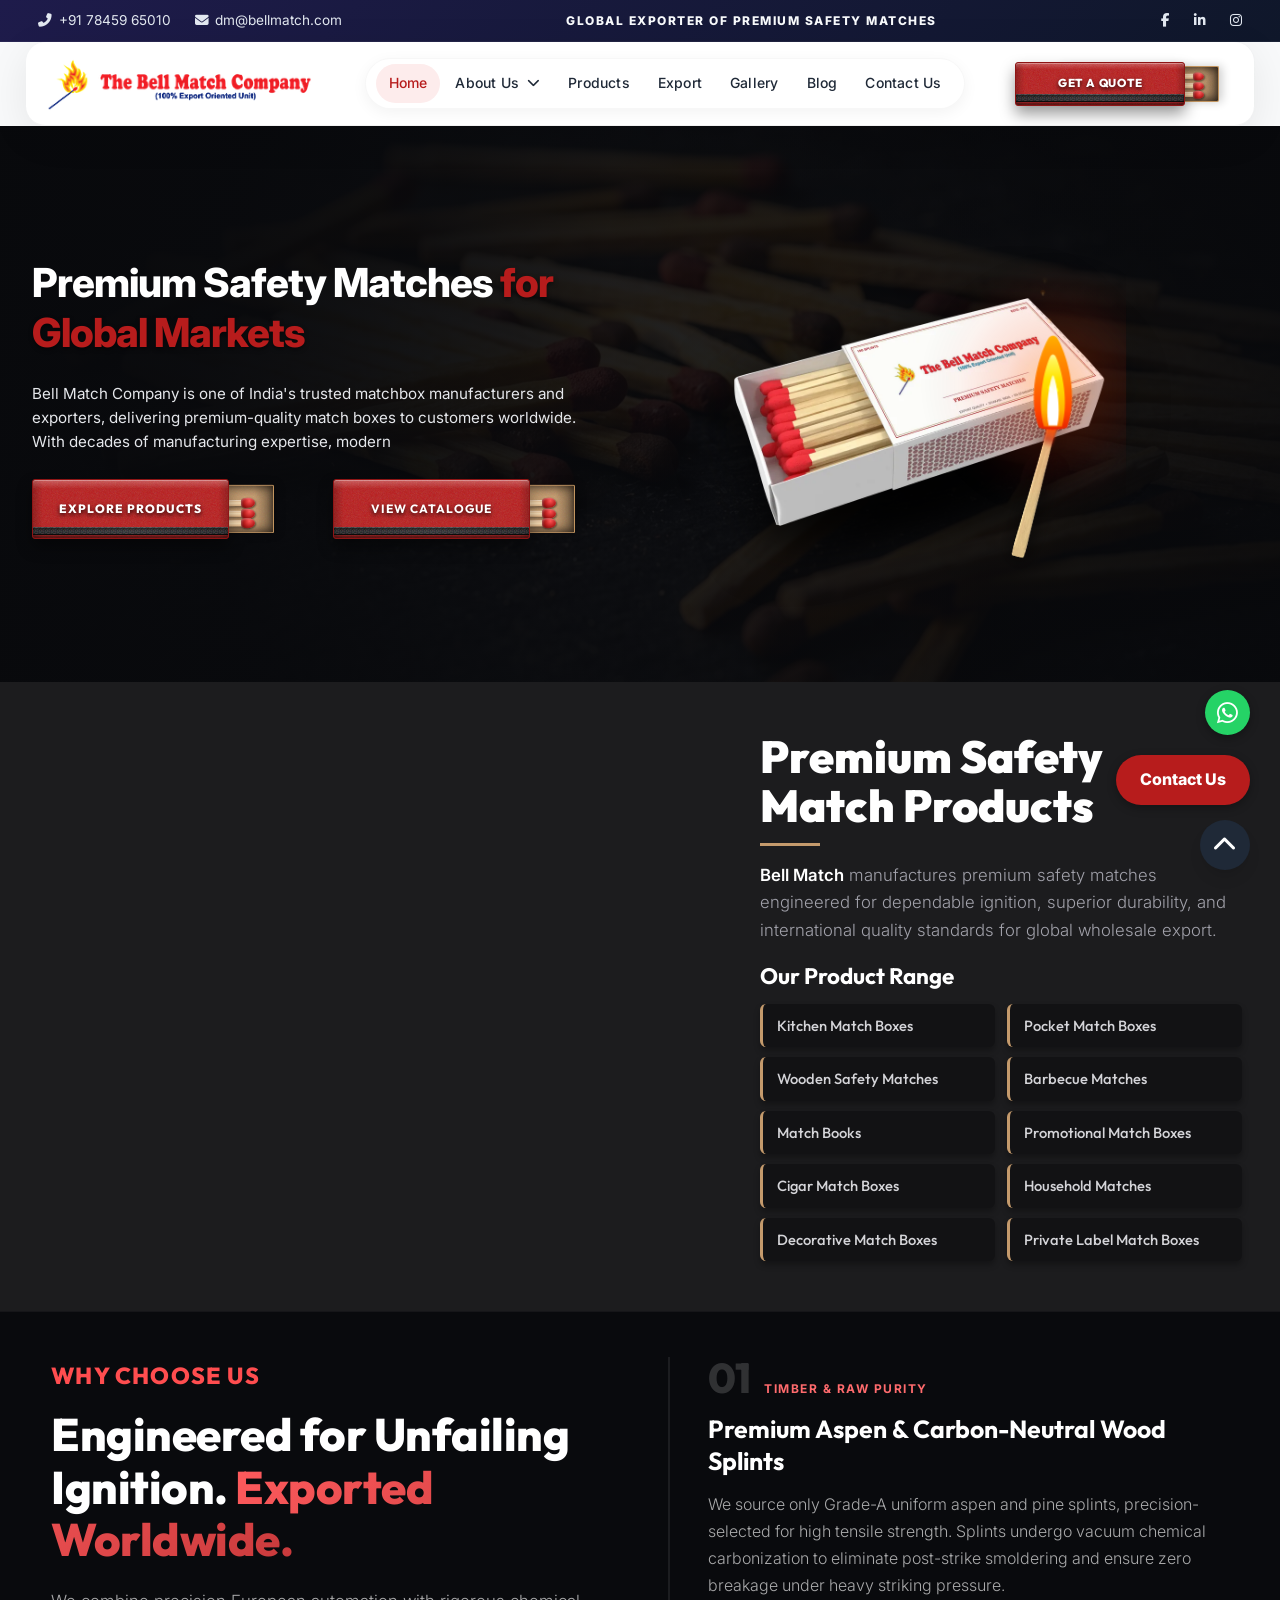
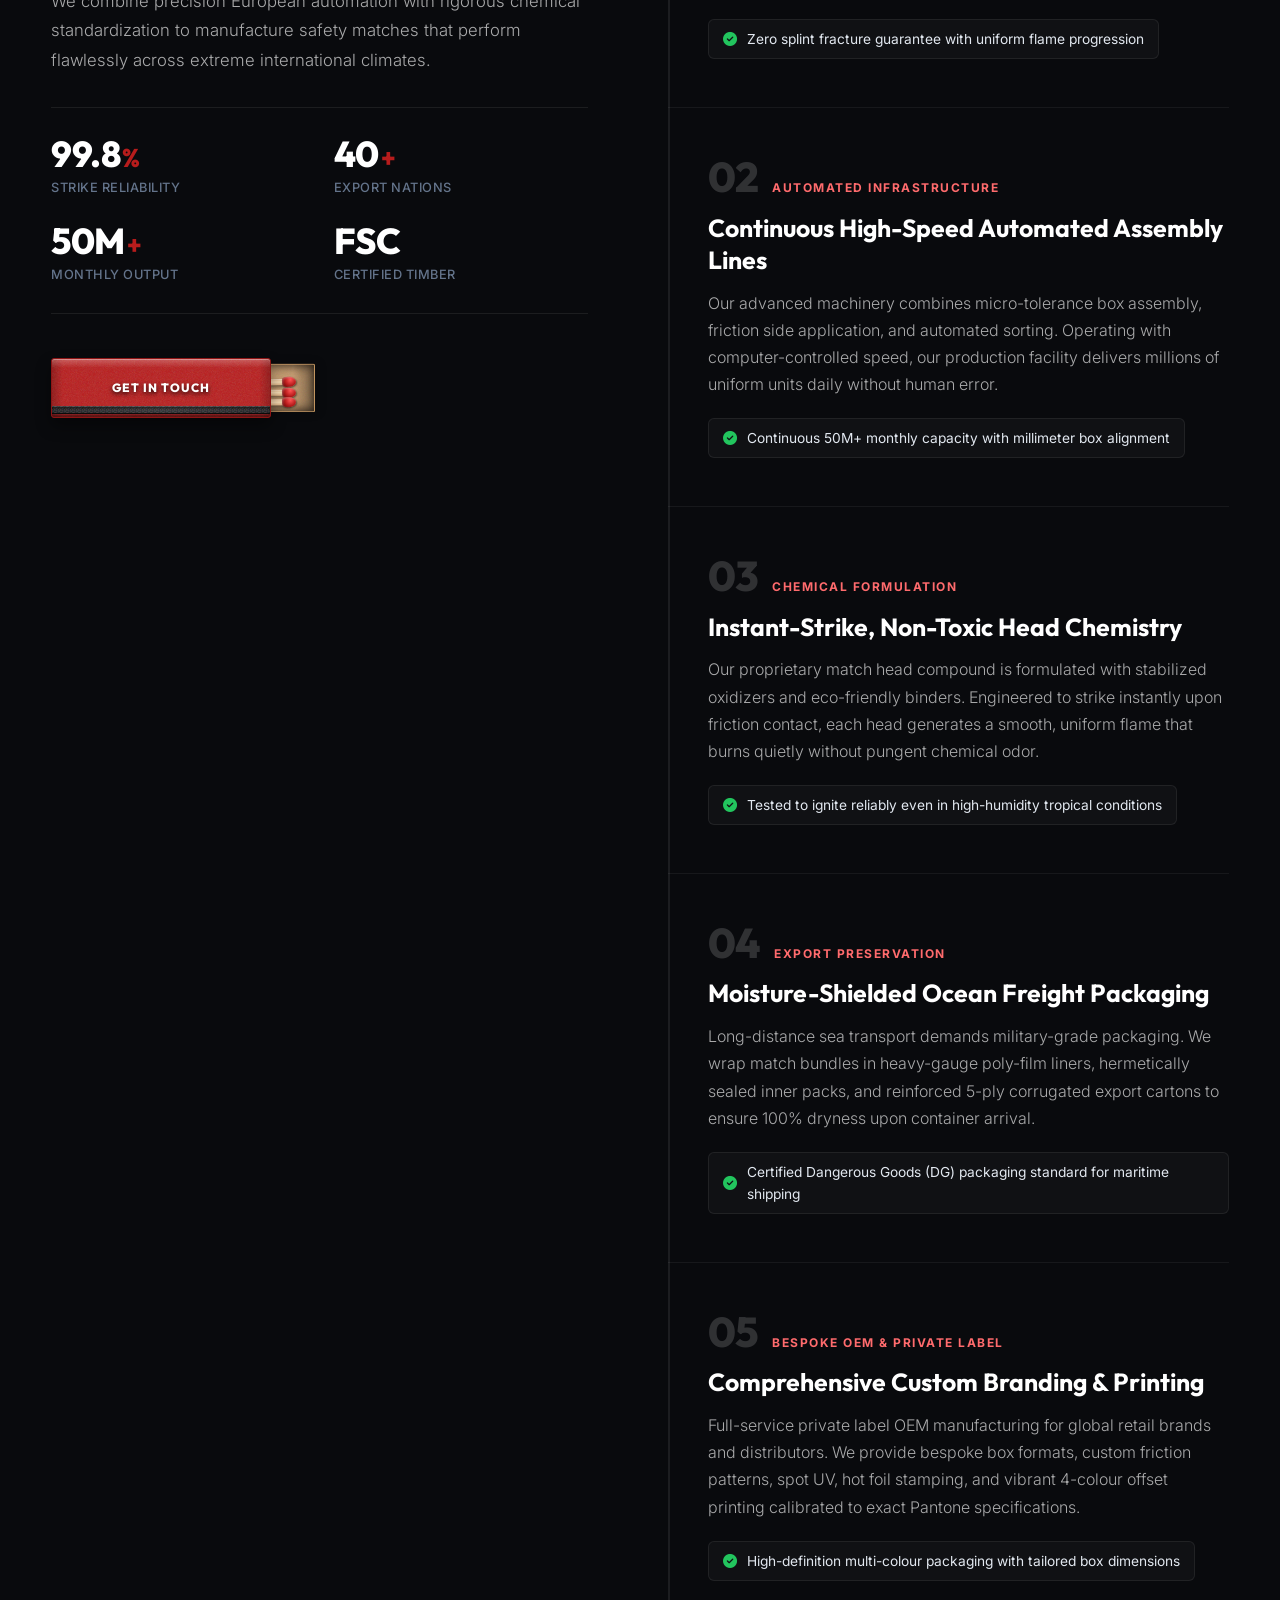
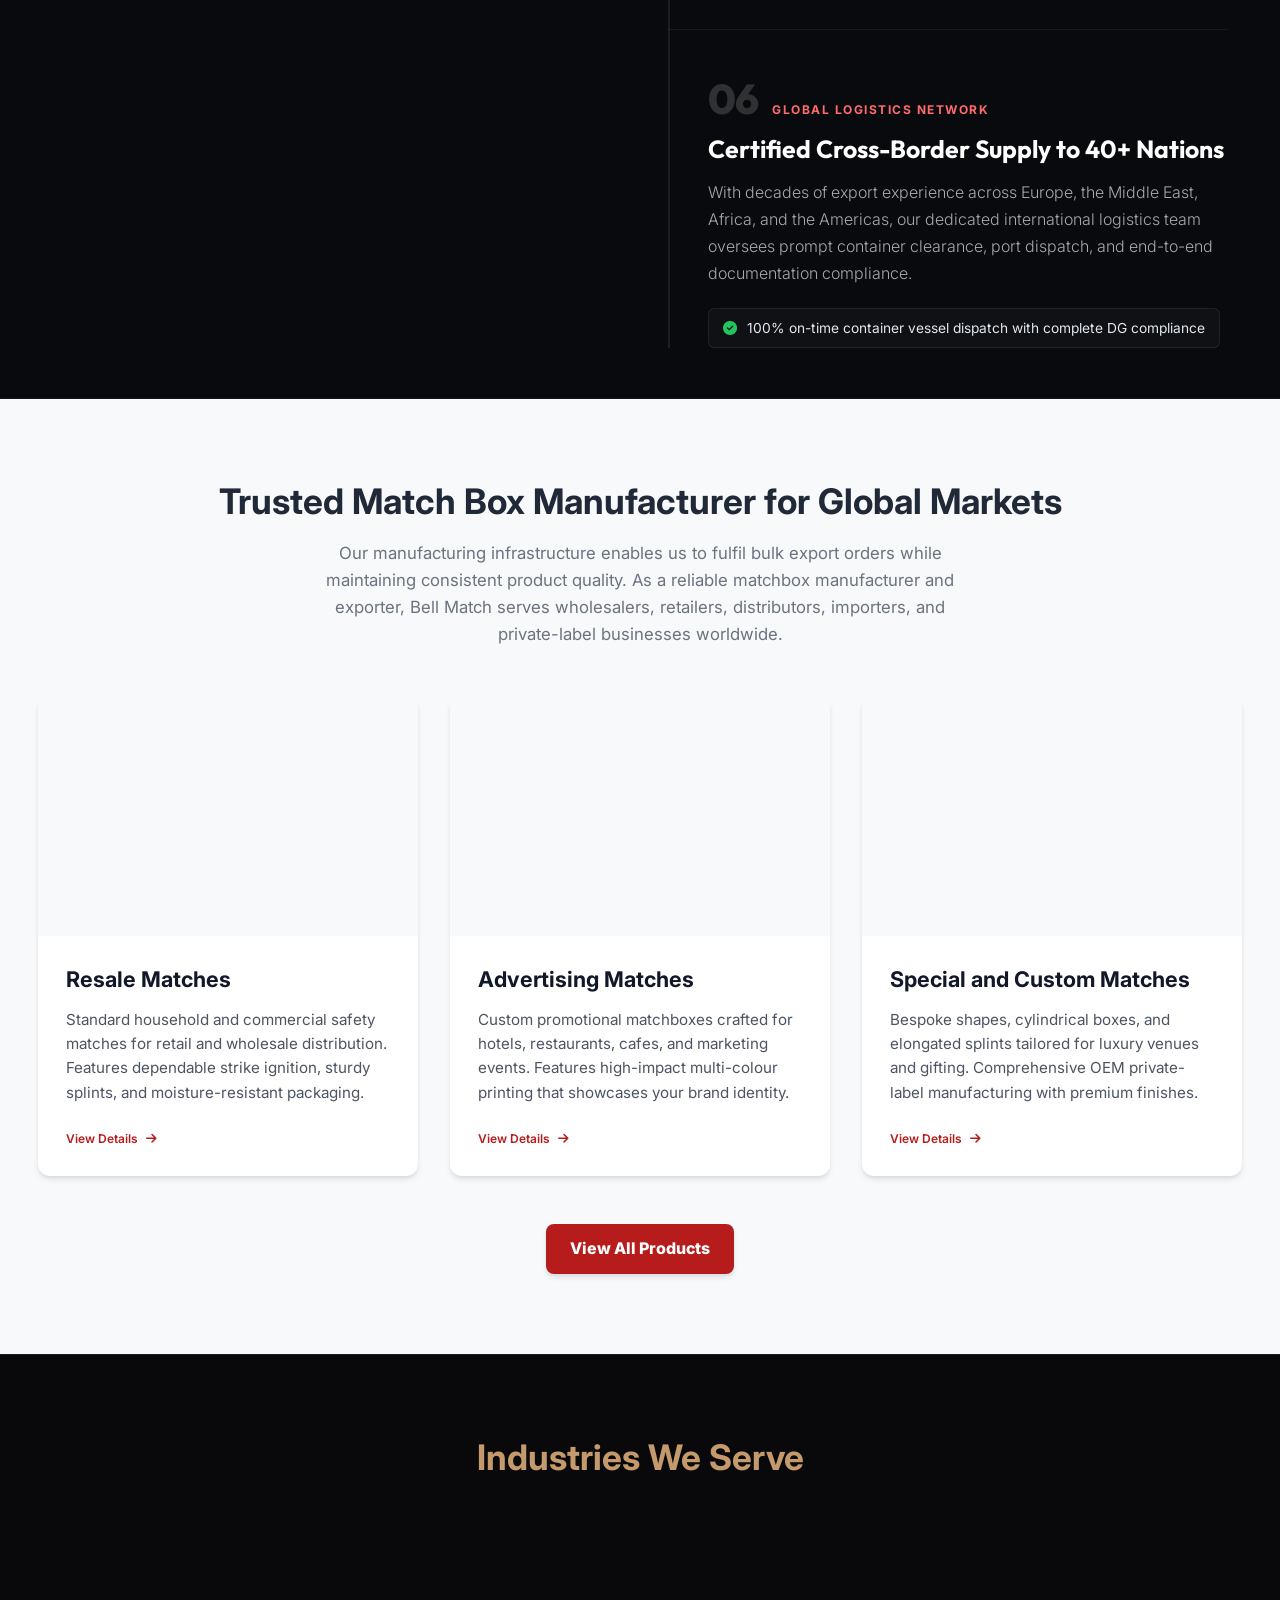
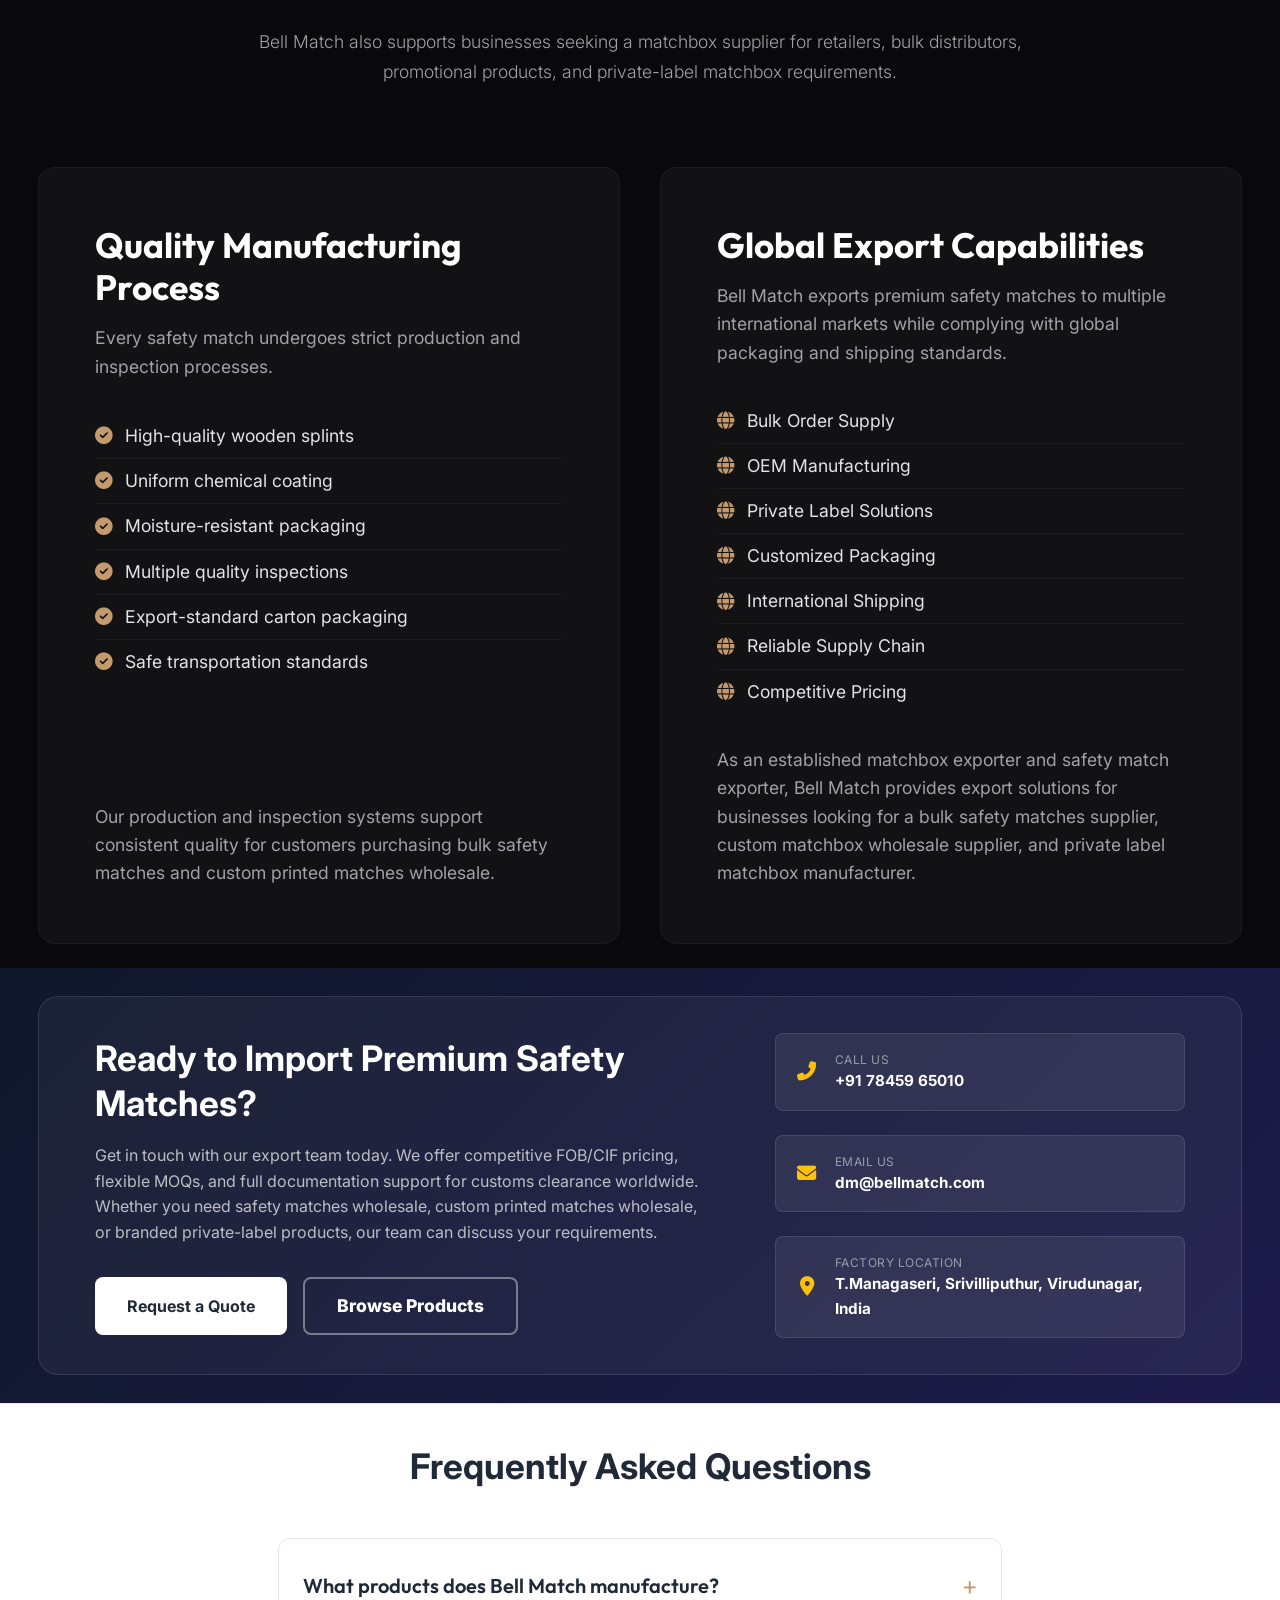
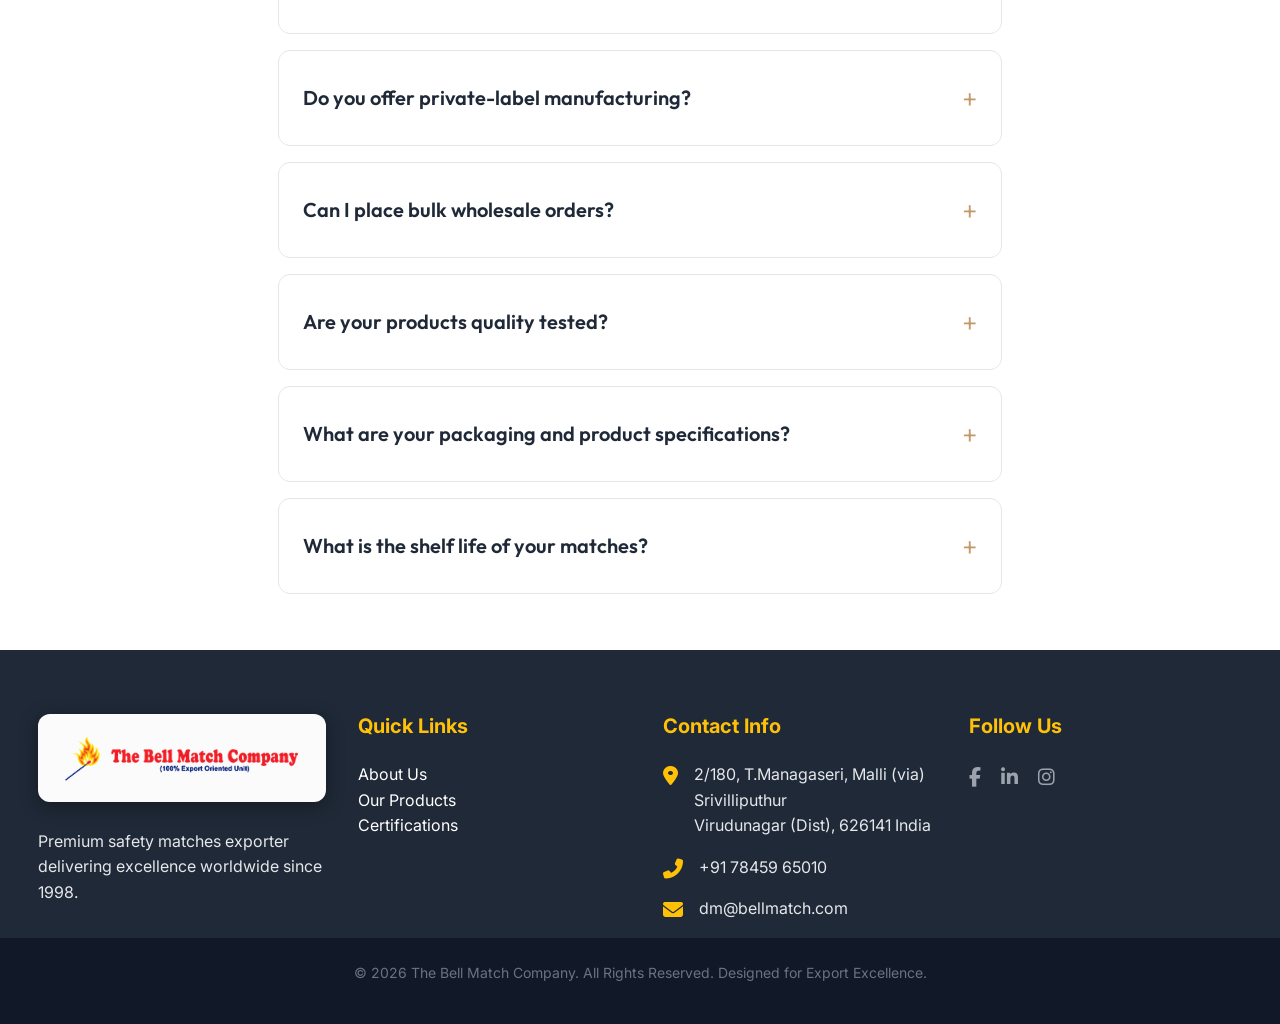
==== commit be165eba: "fix(hero): prevent 3D matchbox and matchstick clipping on tablet view" ====
--- a/index.html
+++ b/index.html
@@ -285,6 +285,45 @@
                 .code-match-scene {
                     transform: scale(0.62) !important;
                     height: 440px !important;
+                }
+            }
+
+            /* Tablet Viewport Fix (992px - 1280px): Prevent 3D matchbox & matchstick cutting off on right side */
+            @media (min-width: 992px) and (max-width: 1280px) {
+                .hero-container {
+                    grid-template-columns: 1fr 1.05fr !important;
+                    gap: 1.5rem !important;
+                    padding-left: 2rem !important;
+                    padding-right: 2.5rem !important;
+                    align-items: center !important;
+                    box-sizing: border-box !important;
+                }
+                .hero-content {
+                    min-width: 0 !important;
+                }
+                .hero-title {
+                    font-size: clamp(2rem, 3.2vw, 2.5rem) !important;
+                    line-height: 1.25 !important;
+                }
+                .hero-description {
+                    font-size: 0.95rem !important;
+                    line-height: 1.6 !important;
+                    margin-bottom: 1.5rem !important;
+                }
+                .hero-visual {
+                    min-width: 0 !important;
+                    width: 100% !important;
+                    max-width: 100% !important;
+                    display: flex !important;
+                    justify-content: center !important;
+                    align-items: center !important;
+                    overflow: visible !important;
+                }
+                .code-match-scene {
+                    transform: scale(0.74) translateX(-24px) !important;
+                    transform-origin: center center !important;
+                    margin: 0 auto !important;
+                    flex-shrink: 0 !important;
                 }
             }
         </style>
--- a/index.css
+++ b/index.css
@@ -470,37 +470,78 @@
 .mobile-menu-toggle.active .bar:nth-child(2) { opacity: 0; }
 .mobile-menu-toggle.active .bar:nth-child(3) { transform: translateY(-9px) rotate(-45deg); }
 
-/* Mobile Nav Overlay */
+/* Mobile Nav Overlay - Slide Down from Top with Dark Luxury Background */
 .mobile-nav-overlay {
   position: fixed;
   top: 0;
-  left: -100%;
+  left: 0;
   width: 100%;
   height: 100vh;
-  background-color: var(--white);
-  z-index: 1050;
-  transition: left 0.4s ease-in-out;
+  background: 
+    linear-gradient(180deg, rgba(8, 9, 14, 0.90) 0%, rgba(14, 17, 26, 0.85) 50%, rgba(8, 9, 14, 0.92) 100%),
+    url('uploads/hero_matchsticks_bg_mobile.jpg') center center / cover no-repeat !important;
+  backdrop-filter: blur(20px);
+  -webkit-backdrop-filter: blur(20px);
+  z-index: 10500;
+  transform: translateY(-100%);
+  opacity: 0;
+  visibility: hidden;
+  transition: transform 0.42s cubic-bezier(0.16, 1, 0.3, 1), opacity 0.3s ease, visibility 0.3s ease;
   display: flex;
   align-items: center;
   justify-content: center;
-}
+  overflow-y: auto;
+  box-sizing: border-box;
+}
+
 .mobile-nav-overlay.active {
-  left: 0;
-}
+  transform: translateY(0);
+  opacity: 1;
+  visibility: visible;
+}
+
 .mobile-nav-content {
   display: flex;
   flex-direction: column;
   align-items: center;
   gap: 1.5rem;
   width: 100%;
-  padding: 2rem;
-}
+  padding: 3rem 1.5rem 2rem 1.5rem;
+  box-sizing: border-box;
+}
+
 .mobile-link {
-  font-size: 1.5rem;
+  font-family: 'Outfit', 'Inter', sans-serif;
+  font-size: 1.55rem;
   font-weight: 800;
-  color: var(--dark-text);
-}
-.mobile-link:hover { color: var(--primary-red); }
+  color: #f8fafc !important;
+  text-decoration: none;
+  letter-spacing: 0.5px;
+  transition: all 0.25s ease;
+  display: inline-flex;
+  align-items: center;
+  gap: 0.5rem;
+}
+
+.mobile-link:hover,
+.mobile-link.active {
+  color: #ff4747 !important;
+  transform: scale(1.06);
+}
+
+.mobile-dropdown-item {
+  font-family: 'Inter', sans-serif;
+  font-size: 1.15rem;
+  font-weight: 600;
+  color: #cbd5e1 !important;
+  text-decoration: none;
+  transition: color 0.2s ease;
+}
+
+.mobile-dropdown-item:hover,
+.mobile-dropdown-item.active {
+  color: #c49a6c !important;
+}
 
 /* Premium Hero Section */
 .premium-hero {
@@ -4220,3 +4261,371 @@
     order: 2 !important;
   }
 }
+
+/* ============================================================
+   MOBILE FOOTER CENTERING, MOBILE BOTTOM BAR & CONTACT MODAL
+   ============================================================ */
+
+/* Footer Centering on Mobile */
+@media (max-width: 768px) {
+  .footer {
+    text-align: center !important;
+    padding-bottom: 2rem !important;
+  }
+  .footer .container {
+    text-align: center !important;
+  }
+  .footer .grid-cols-4 {
+    display: flex !important;
+    flex-direction: column !important;
+    align-items: center !important;
+    gap: 2.2rem !important;
+  }
+  .footer-col {
+    display: flex !important;
+    flex-direction: column !important;
+    align-items: center !important;
+    text-align: center !important;
+    width: 100% !important;
+  }
+  .footer-col a {
+    margin-left: auto !important;
+    margin-right: auto !important;
+  }
+  .footer-col p {
+    text-align: center !important;
+    max-width: 340px !important;
+    margin-left: auto !important;
+    margin-right: auto !important;
+  }
+  .footer-col ul {
+    list-style: none !important;
+    padding: 0 !important;
+    margin: 0 !important;
+    text-align: center !important;
+    width: 100% !important;
+  }
+  .footer-col ul li {
+    text-align: center !important;
+    margin-bottom: 0.6rem !important;
+  }
+  .footer-contact li {
+    display: flex !important;
+    flex-direction: column !important;
+    align-items: center !important;
+    text-align: center !important;
+    gap: 0.35rem !important;
+    margin-bottom: 1.1rem !important;
+  }
+  .footer-contact li i {
+    margin-top: 0 !important;
+    margin-bottom: 2px !important;
+    font-size: 1.2rem !important;
+  }
+  .footer-contact li span {
+    text-align: center !important;
+    line-height: 1.5 !important;
+  }
+  .social-links {
+    justify-content: center !important;
+    margin: 0 auto !important;
+  }
+  .footer-bottom {
+    text-align: center !important;
+    padding-bottom: 2rem !important;
+  }
+  .footer-bottom p {
+    text-align: center !important;
+    margin: 0 auto !important;
+  }
+}
+
+/* Floating Bottom Action Buttons on Mobile: Side-by-side, NO background bar */
+@media (max-width: 768px) {
+  .floating-actions {
+    position: fixed !important;
+    bottom: 16px !important;
+    left: 16px !important;
+    right: 16px !important;
+    width: calc(100% - 32px) !important;
+    display: flex !important;
+    flex-direction: row !important;
+    align-items: center !important;
+    justify-content: center !important;
+    gap: 12px !important;
+    background: transparent !important;
+    backdrop-filter: none !important;
+    -webkit-backdrop-filter: none !important;
+    border: none !important;
+    box-shadow: none !important;
+    padding: 0 !important;
+    z-index: 9999 !important;
+    pointer-events: none !important;
+  }
+
+  .floating-actions > * {
+    pointer-events: auto !important;
+  }
+
+  .floating-actions a[href*="wa.me"] {
+    flex: 0 0 48px !important;
+    width: 48px !important;
+    height: 48px !important;
+    border-radius: 50% !important;
+    background-color: #25d366 !important;
+    color: #ffffff !important;
+    display: flex !important;
+    align-items: center !important;
+    justify-content: center !important;
+    font-size: 26px !important;
+    box-shadow: 0 3px 10px rgba(0, 0, 0, 0.3) !important;
+    margin: 0 !important;
+    text-decoration: none !important;
+    transition: transform 0.2s ease !important;
+  }
+  .floating-actions a[href*="wa.me"]:active {
+    transform: scale(0.92) !important;
+  }
+
+  .floating-actions .quote-pill {
+    flex: 1 !important;
+    max-width: 320px !important;
+    height: 48px !important;
+    border-radius: 30px !important;
+    background: linear-gradient(135deg, #c41e1e 0%, #b71c1c 100%) !important;
+    color: #ffffff !important;
+    display: flex !important;
+    align-items: center !important;
+    justify-content: center !important;
+    font-family: 'Outfit', 'Inter', sans-serif !important;
+    font-size: 0.95rem !important;
+    font-weight: 700 !important;
+    letter-spacing: 0.5px !important;
+    text-transform: uppercase !important;
+    box-shadow: 0 3px 10px rgba(0, 0, 0, 0.3) !important;
+    text-decoration: none !important;
+    border: none !important;
+    cursor: pointer !important;
+    margin: 0 !important;
+    transition: transform 0.2s ease !important;
+  }
+  .floating-actions .quote-pill:active {
+    transform: scale(0.95) !important;
+  }
+
+  .floating-actions .back-to-top {
+    position: fixed !important;
+    bottom: 76px !important;
+    right: 18px !important;
+    width: 40px !important;
+    height: 40px !important;
+    font-size: 1rem !important;
+    z-index: 9998 !important;
+    border-radius: 50% !important;
+    background: rgba(30, 32, 40, 0.9) !important;
+    color: #fff !important;
+    box-shadow: 0 4px 12px rgba(0, 0, 0, 0.4) !important;
+    margin: 0 !important;
+  }
+  .floating-actions .back-to-top:not(.visible) {
+    display: none !important;
+  }
+}
+
+/* Contact Modal Popup Styles */
+.contact-modal-overlay {
+  position: fixed;
+  top: 0;
+  left: 0;
+  width: 100vw;
+  height: 100vh;
+  background: rgba(4, 5, 8, 0.78);
+  backdrop-filter: blur(8px);
+  -webkit-backdrop-filter: blur(8px);
+  z-index: 10000;
+  display: flex;
+  align-items: center;
+  justify-content: center;
+  padding: 1rem;
+  opacity: 0;
+  visibility: hidden;
+  transition: opacity 0.3s ease, visibility 0.3s ease;
+}
+
+.contact-modal-overlay.active {
+  opacity: 1;
+  visibility: visible;
+}
+
+.contact-modal-card {
+  position: relative;
+  background: #14161f;
+  border: 1px solid rgba(255, 255, 255, 0.12);
+  border-radius: 18px;
+  width: 100%;
+  max-width: 460px;
+  max-height: 90vh;
+  overflow-y: auto;
+  padding: 2rem 1.8rem;
+  box-shadow: 0 25px 60px rgba(0, 0, 0, 0.7);
+  transform: scale(0.92) translateY(20px);
+  transition: transform 0.3s cubic-bezier(0.16, 1, 0.3, 1);
+  box-sizing: border-box;
+}
+
+.contact-modal-overlay.active .contact-modal-card {
+  transform: scale(1) translateY(0);
+}
+
+.contact-modal-close {
+  position: absolute;
+  top: 16px;
+  right: 18px;
+  background: rgba(255, 255, 255, 0.08);
+  border: none;
+  color: #fff;
+  width: 34px;
+  height: 34px;
+  border-radius: 50%;
+  font-size: 1.4rem;
+  display: flex;
+  align-items: center;
+  justify-content: center;
+  cursor: pointer;
+  transition: all 0.2s ease;
+  line-height: 1;
+}
+
+.contact-modal-close:hover {
+  background: #b71c1c;
+  transform: rotate(90deg);
+}
+
+.contact-modal-header {
+  margin-bottom: 1.4rem;
+}
+
+.contact-modal-badge { display: none !important;
+  display: inline-flex;
+  align-items: center;
+  gap: 6px;
+  font-size: 0.72rem;
+  font-weight: 700;
+  text-transform: uppercase;
+  letter-spacing: 1px;
+  color: #c49a6c;
+  background: rgba(196, 154, 108, 0.12);
+  padding: 4px 10px;
+  border-radius: 20px;
+  margin-bottom: 0.6rem;
+}
+
+.contact-modal-header h3 {
+  color: #ffffff;
+  font-family: 'Outfit', sans-serif;
+  font-size: 1.65rem;
+  font-weight: 800;
+  margin: 0 0 0.4rem 0;
+}
+
+.contact-modal-header p {
+  color: #94a3b8;
+  font-size: 0.88rem;
+  line-height: 1.5;
+  margin: 0;
+}
+
+.cm-form-group {
+  margin-bottom: 1.1rem;
+  text-align: left;
+}
+
+.cm-form-group label {
+  display: block;
+  font-size: 0.82rem;
+  font-weight: 600;
+  color: #cbd5e1;
+  margin-bottom: 0.35rem;
+  font-family: 'Inter', sans-serif;
+}
+
+.cm-form-group .cm-req {
+  color: #ff4d4d;
+}
+
+.cm-form-group input,
+.cm-form-group textarea {
+  width: 100%;
+  background: rgba(255, 255, 255, 0.05);
+  border: 1px solid rgba(255, 255, 255, 0.15);
+  border-radius: 8px;
+  padding: 0.75rem 0.9rem;
+  color: #ffffff;
+  font-family: 'Inter', sans-serif;
+  font-size: 0.9rem;
+  outline: none;
+  box-sizing: border-box;
+  transition: border-color 0.2s ease, background 0.2s ease;
+}
+
+.cm-form-group input:focus,
+.cm-form-group textarea:focus {
+  border-color: #b71c1c;
+  background: rgba(255, 255, 255, 0.08);
+}
+
+.cm-form-group textarea {
+  resize: vertical;
+}
+
+.cm-submit-btn {
+  width: 100%;
+  background: linear-gradient(135deg, #c41e1e 0%, #b71c1c 100%);
+  color: #ffffff;
+  border: none;
+  padding: 0.85rem 1.2rem;
+  border-radius: 8px;
+  font-family: 'Outfit', 'Inter', sans-serif;
+  font-size: 0.95rem;
+  font-weight: 700;
+  letter-spacing: 0.5px;
+  text-transform: uppercase;
+  display: flex;
+  align-items: center;
+  justify-content: center;
+  gap: 8px;
+  cursor: pointer;
+  box-shadow: 0 6px 20px rgba(183, 28, 28, 0.4);
+  transition: transform 0.2s ease, box-shadow 0.2s ease;
+}
+
+.cm-submit-btn:hover {
+  transform: translateY(-2px);
+  box-shadow: 0 8px 25px rgba(183, 28, 28, 0.55);
+}
+
+.cm-status-msg {
+  margin-top: 0.8rem;
+  font-size: 0.85rem;
+  text-align: center;
+  display: none;
+}
+.cm-status-msg.success {
+  display: block;
+  color: #4ade80;
+}
+.cm-status-msg.error {
+  display: block;
+  color: #f87171;
+}
+
+/* Remove colored glow from WhatsApp & Contact Us buttons */
+.floating-actions a[href*="wa.me"],
+.floating-btn.whatsapp,
+.floating-actions .quote-pill {
+  box-shadow: 0 3px 10px rgba(0, 0, 0, 0.3) !important;
+}
+.floating-actions a[href*="wa.me"]:hover,
+.floating-actions .quote-pill:hover {
+  box-shadow: 0 5px 14px rgba(0, 0, 0, 0.35) !important;
+}
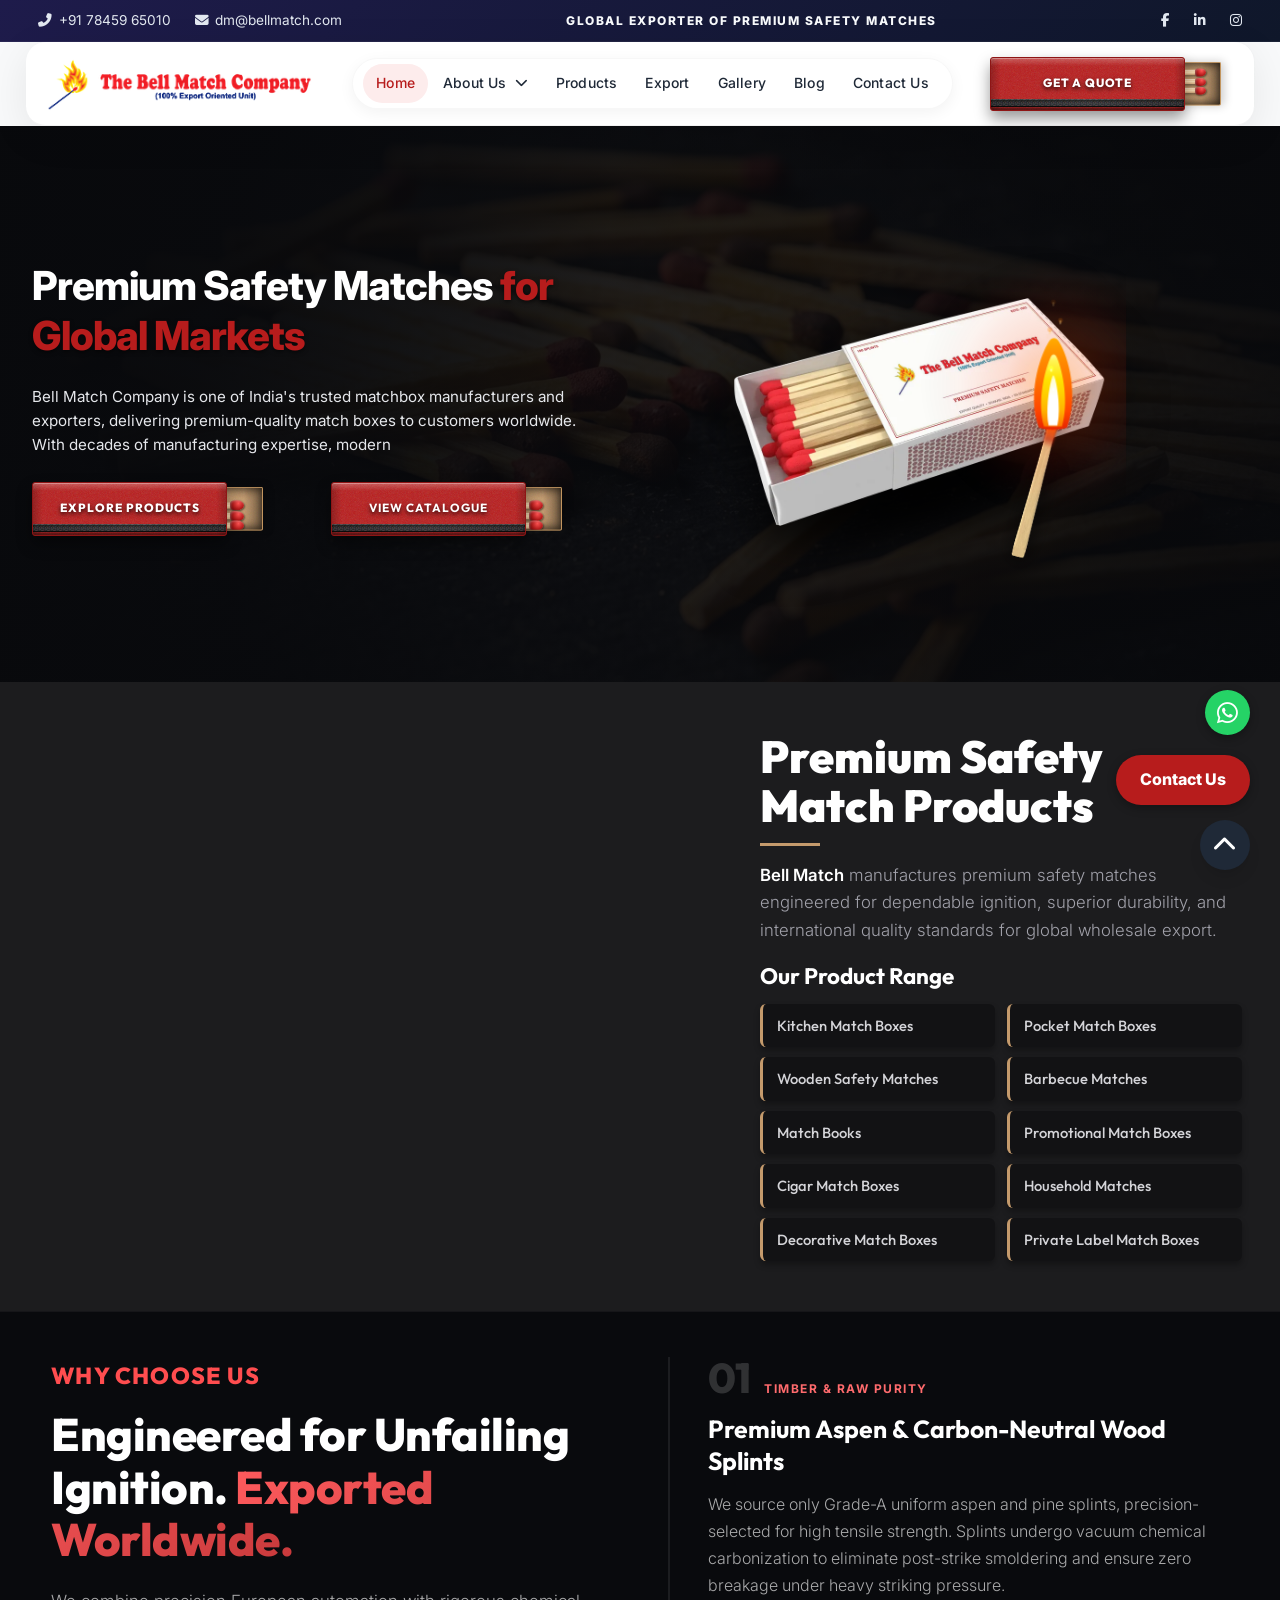
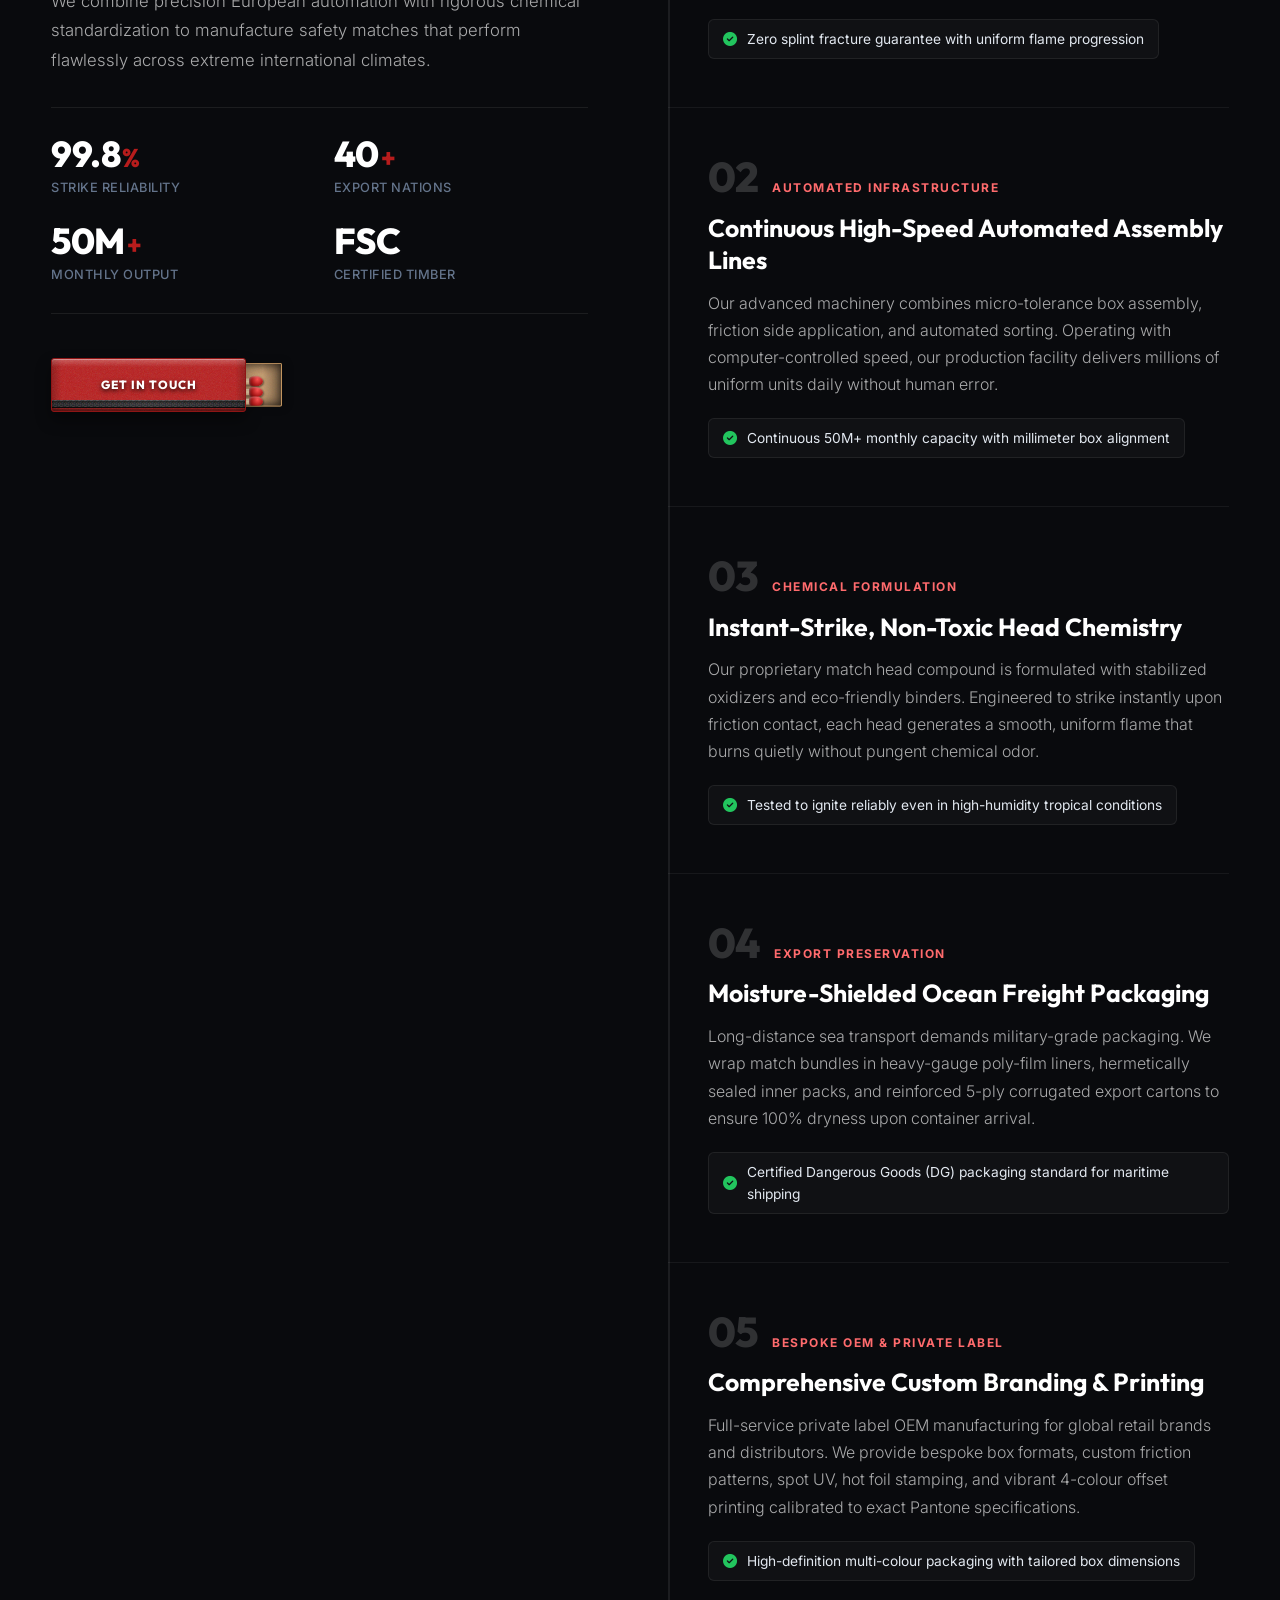
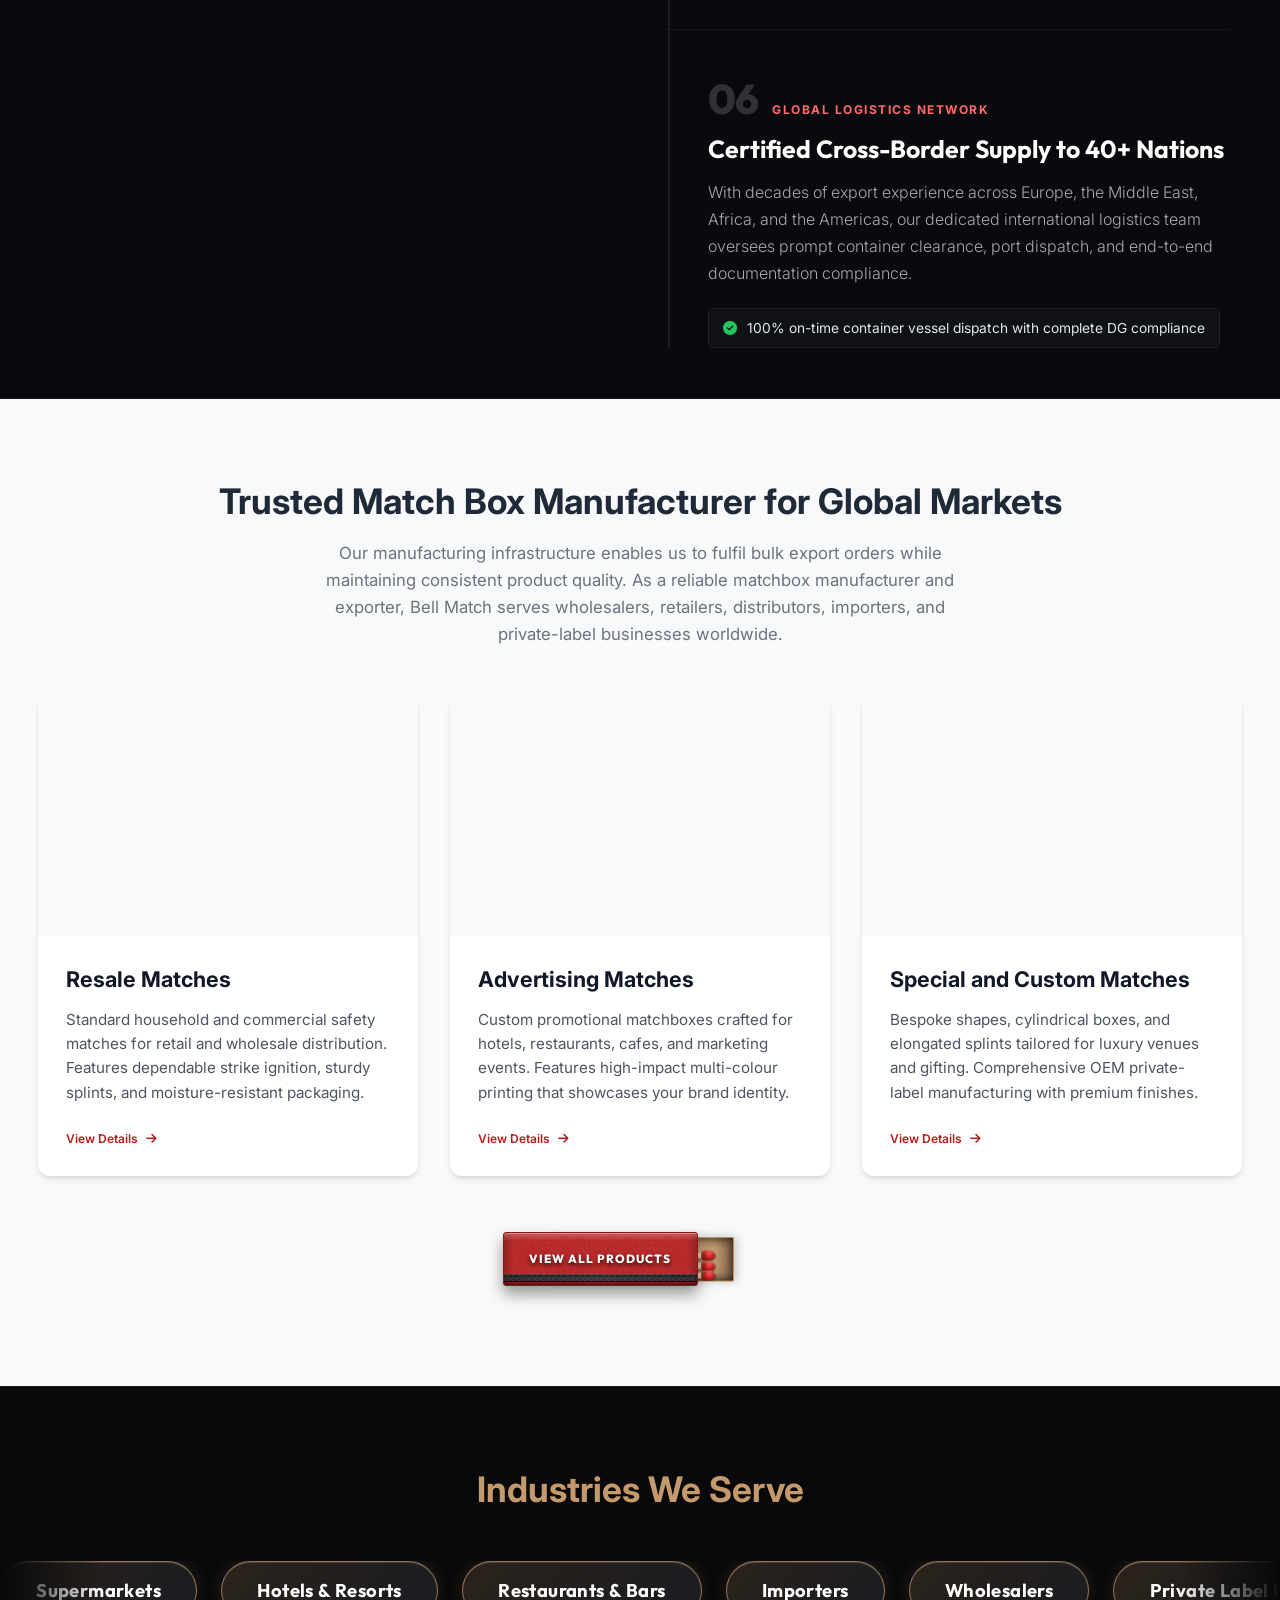
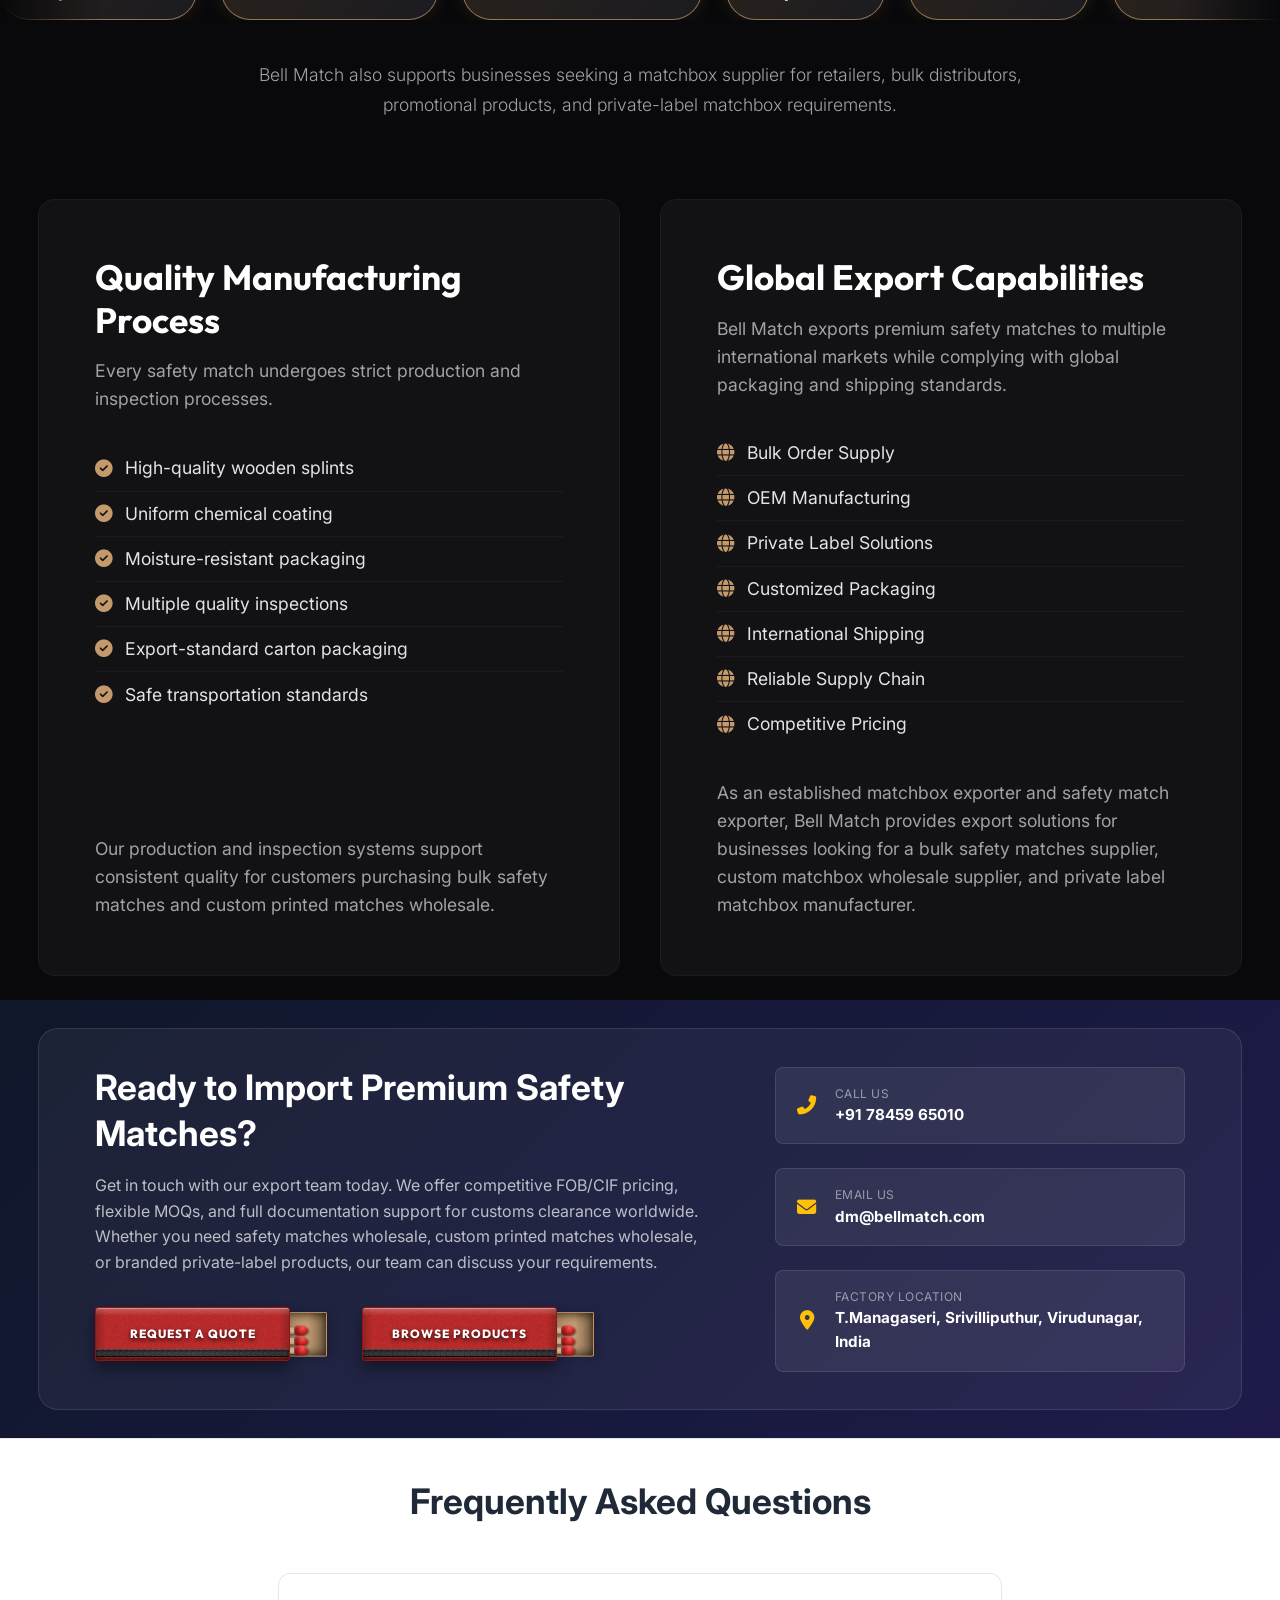
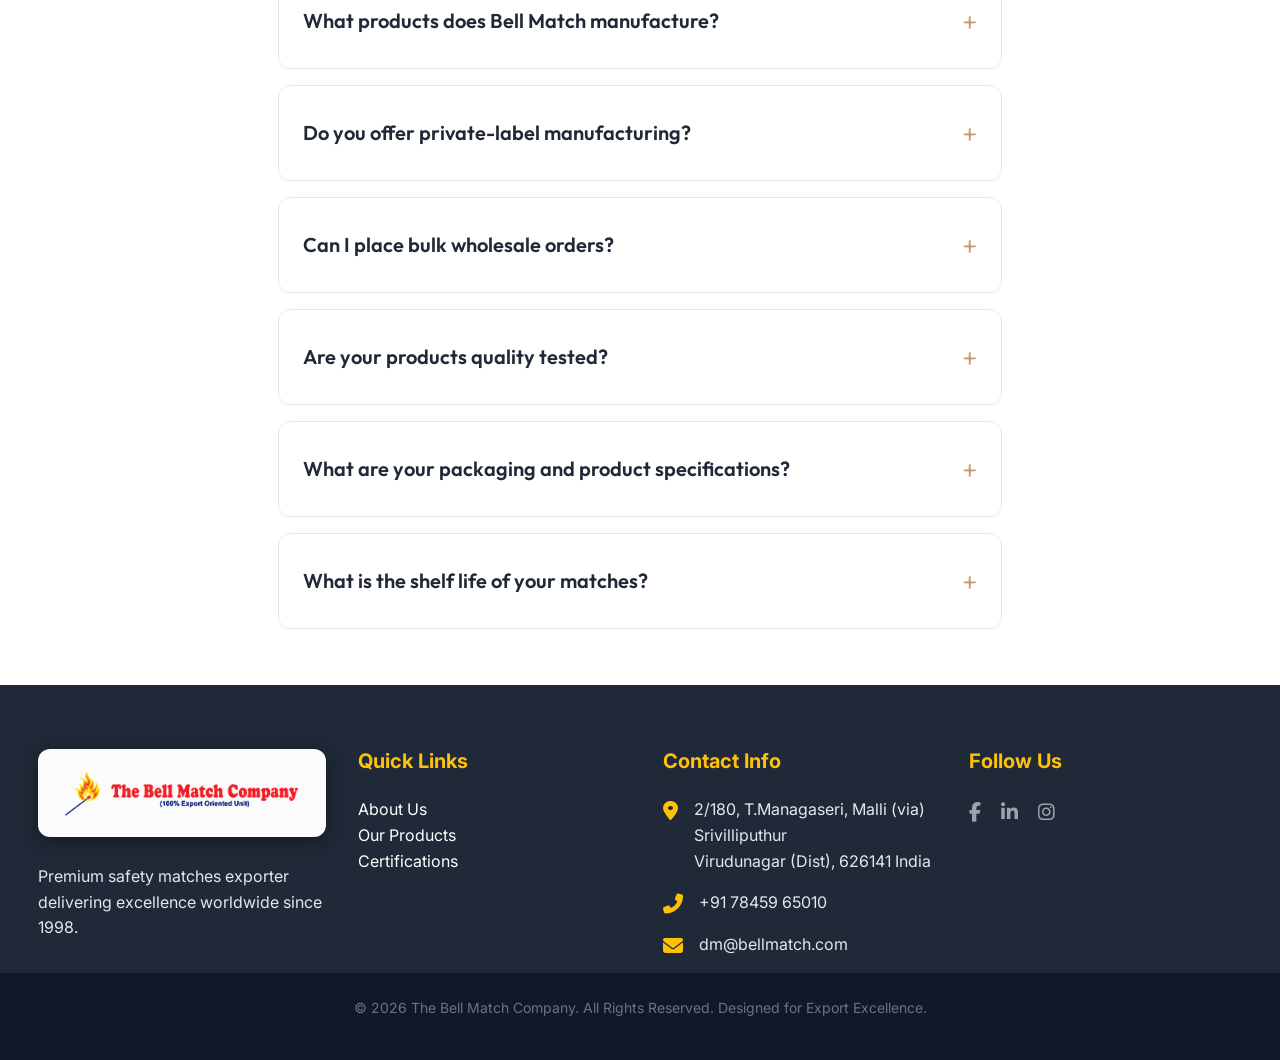
==== commit 98cc958e: "feat(home): convert CTA buttons to matchbox design with responsive sizing" ====
--- a/index.html
+++ b/index.html
@@ -194,54 +194,61 @@
                     width: 100% !important;
                     margin: 0 0 1.5rem 0 !important;
                 }
-                .hero-buttons .open-matchbox-btn {
+                .open-matchbox-btn {
                     height: 52px !important;
                     max-width: 185px !important;
                     width: 185px !important;
                     margin-right: 0 !important;
                     margin-bottom: 0 !important;
                 }
-                .hero-buttons .open-matchbox-btn .omb-cover {
+                .open-matchbox-btn .omb-cover {
                     font-size: 0.75rem !important;
                     font-weight: 800 !important;
                     letter-spacing: 0.8px !important;
                     padding-right: 6px !important;
                 }
-                .hero-buttons .open-matchbox-btn .omb-cover span {
+                .open-matchbox-btn .omb-cover span {
                     font-size: inherit !important;
                 }
-                .hero-buttons .open-matchbox-btn .omb-cover::after {
+                .open-matchbox-btn .omb-cover::after {
                     height: 5px !important;
                     bottom: 3px !important;
                 }
-                .hero-buttons .open-matchbox-btn .omb-drawer {
+                .open-matchbox-btn .omb-drawer {
                     transform: translateY(-50%) translateX(42px) !important;
                 }
-                .hero-buttons .open-matchbox-btn.is-closed .omb-drawer {
+                .open-matchbox-btn.is-closed .omb-drawer {
                     transform: translateY(-50%) translateX(5px) !important;
                 }
-                .hero-buttons .open-matchbox-btn .matchstick-group {
+                .open-matchbox-btn .matchstick-group {
                     right: 4px !important;
                 }
-                .hero-buttons .open-matchbox-btn .real-matchstick {
+                .open-matchbox-btn .real-matchstick {
                     height: 5px !important;
                     width: 55px !important;
                     right: 2px !important;
                 }
-                .hero-buttons .open-matchbox-btn .real-matchstick::after {
+                .open-matchbox-btn .real-matchstick::after {
                     width: 12px !important;
                     height: 9px !important;
                     top: -2px !important;
                     right: -2px !important;
                 }
-                .hero-buttons .open-matchbox-btn .real-matchstick:nth-child(1) {
+                .open-matchbox-btn .real-matchstick:nth-child(1) {
                     top: 11px !important;
                 }
-                .hero-buttons .open-matchbox-btn .real-matchstick:nth-child(2) {
+                .open-matchbox-btn .real-matchstick:nth-child(2) {
                     top: 20px !important;
                 }
-                .hero-buttons .open-matchbox-btn .real-matchstick:nth-child(3) {
+                .open-matchbox-btn .real-matchstick:nth-child(3) {
                     top: 29px !important;
+                }
+                #products .open-matchbox-btn {
+                    margin: 0 !important;
+                }
+                .cta-actions .open-matchbox-btn {
+                    margin-right: 0 !important;
+                    margin-bottom: 1rem !important;
                 }
                 .hero-visual {
                     width: 100% !important;
@@ -264,15 +271,15 @@
                 }
             }
             @media (max-width: 480px) {
-                .hero-buttons .open-matchbox-btn {
-                    height: 50px !important;
+                .open-matchbox-btn {
+                    height: 48px !important;
                     max-width: 175px !important;
                     width: 175px !important;
                 }
-                .hero-buttons .open-matchbox-btn .omb-cover {
-                    font-size: 0.72rem !important;
-                }
-                .hero-buttons .open-matchbox-btn .omb-drawer {
+                .open-matchbox-btn .omb-cover {
+                    font-size: 0.7rem !important;
+                }
+                .open-matchbox-btn .omb-drawer {
                     transform: translateY(-50%) translateX(32px) !important;
                 }
                 .hero-title {
@@ -289,7 +296,36 @@
             }
 
             /* Tablet Viewport Fix (992px - 1280px): Prevent 3D matchbox & matchstick cutting off on right side */
+            /* General matchbox button desktop/tablet container spacing */
+            #products .open-matchbox-btn {
+                margin: 0 !important;
+            }
+            .cta-actions {
+                display: flex;
+                align-items: center;
+                gap: 1.5rem;
+                flex-wrap: wrap;
+            }
+            .cta-actions .open-matchbox-btn {
+                margin-right: 50px !important;
+                margin-bottom: 12px !important;
+            }
+
             @media (min-width: 992px) and (max-width: 1280px) {
+                .open-matchbox-btn {
+                    height: 54px !important;
+                    width: 195px !important;
+                    max-width: 195px !important;
+                }
+                .open-matchbox-btn .omb-cover {
+                    font-size: 0.74rem !important;
+                }
+                .open-matchbox-btn .omb-drawer {
+                    transform: translateY(-50%) translateX(46px) !important;
+                }
+                .cta-actions .open-matchbox-btn {
+                    margin-right: 48px !important;
+                }
                 .hero-container {
                     grid-template-columns: 1fr 1.05fr !important;
                     gap: 1.5rem !important;
@@ -993,8 +1029,19 @@
                     </div>
                 </div>
             </div>
-            <div class="text-center" style="margin-top:3rem;">
-                <a href="products.html" class="btn btn-primary">View All Products</a>
+            <div class="text-center" style="margin-top: 3.5rem; display: flex; justify-content: center; align-items: center;">
+                <a href="products.html" class="open-matchbox-btn" onclick="this.classList.add('is-closed')" ontouchstart="this.classList.add('is-closed')">
+                    <div class="omb-drawer">
+                        <div class="matchstick-group">
+                            <div class="real-matchstick" style="top: 15px; transform: rotate(-1deg); right: 15px;"></div>
+                            <div class="real-matchstick" style="top: 25px; transform: rotate(0.5deg); right: 15px;"></div>
+                            <div class="real-matchstick" style="top: 35px; transform: rotate(-0.5deg); right: 15px;"></div>
+                        </div>
+                    </div>
+                    <div class="omb-cover">
+                        <span>View All Products</span>
+                    </div>
+                </a>
             </div>
         </div>
     </section>
@@ -1200,8 +1247,30 @@
                     <h2>Ready to Import Premium Safety Matches?</h2>
                     <p>Get in touch with our export team today. We offer competitive FOB/CIF pricing, flexible MOQs, and full documentation support for customs clearance worldwide. Whether you need safety matches wholesale, custom printed matches wholesale, or branded private-label products, our team can discuss your requirements.</p>
                     <div class="cta-actions">
-                        <a href="contact.html" class="btn btn-white">Request a Quote</a>
-                        <a href="products.html" class="btn btn-outline-white">Browse Products</a>
+                        <a href="contact.html" class="open-matchbox-btn" onclick="this.classList.add('is-closed')" ontouchstart="this.classList.add('is-closed')">
+                            <div class="omb-drawer">
+                                <div class="matchstick-group">
+                                    <div class="real-matchstick" style="top: 15px; transform: rotate(-1deg); right: 15px;"></div>
+                                    <div class="real-matchstick" style="top: 25px; transform: rotate(0.5deg); right: 15px;"></div>
+                                    <div class="real-matchstick" style="top: 35px; transform: rotate(-0.5deg); right: 15px;"></div>
+                                </div>
+                            </div>
+                            <div class="omb-cover">
+                                <span>Request a Quote</span>
+                            </div>
+                        </a>
+                        <a href="products.html" class="open-matchbox-btn" onclick="this.classList.add('is-closed')" ontouchstart="this.classList.add('is-closed')">
+                            <div class="omb-drawer">
+                                <div class="matchstick-group">
+                                    <div class="real-matchstick" style="top: 15px; transform: rotate(-1deg); right: 15px;"></div>
+                                    <div class="real-matchstick" style="top: 25px; transform: rotate(0.5deg); right: 15px;"></div>
+                                    <div class="real-matchstick" style="top: 35px; transform: rotate(-0.5deg); right: 15px;"></div>
+                                </div>
+                            </div>
+                            <div class="omb-cover">
+                                <span>Browse Products</span>
+                            </div>
+                        </a>
                     </div>
                 </div>
                 <div class="cta-details">
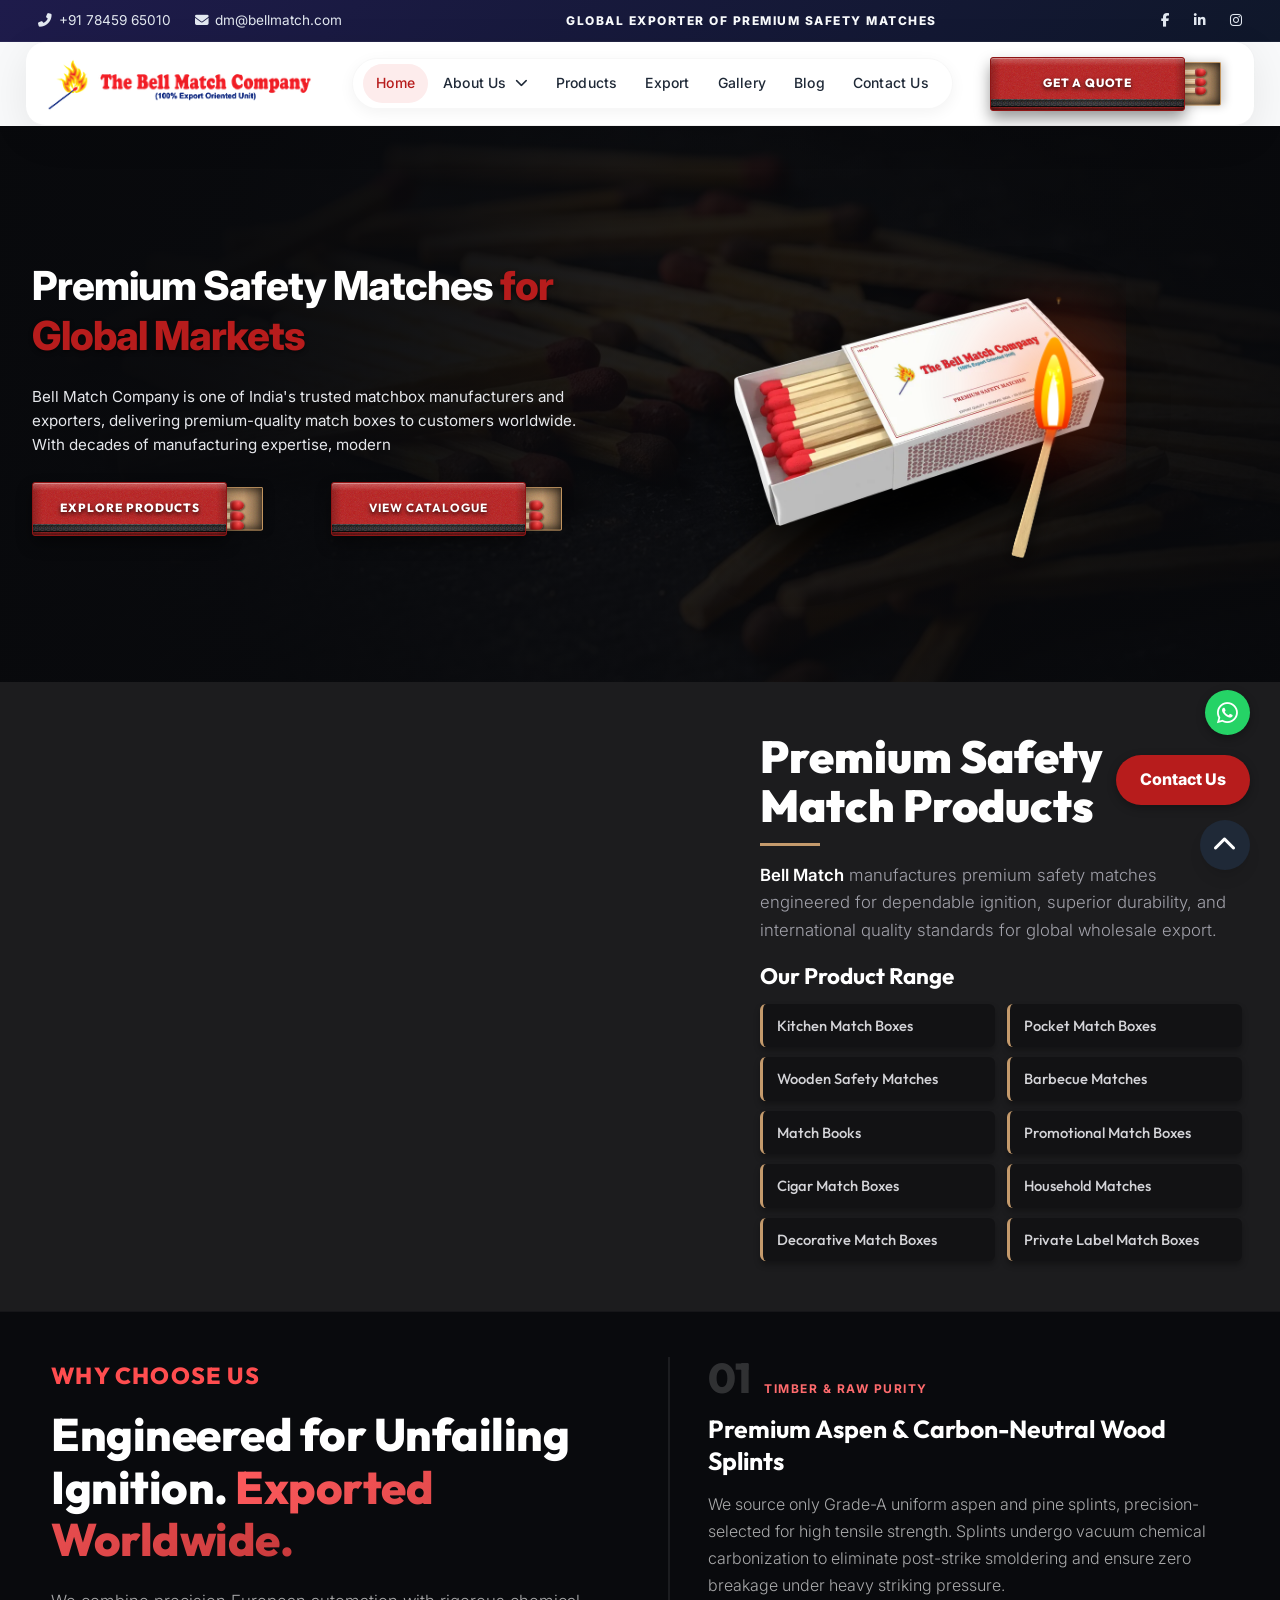
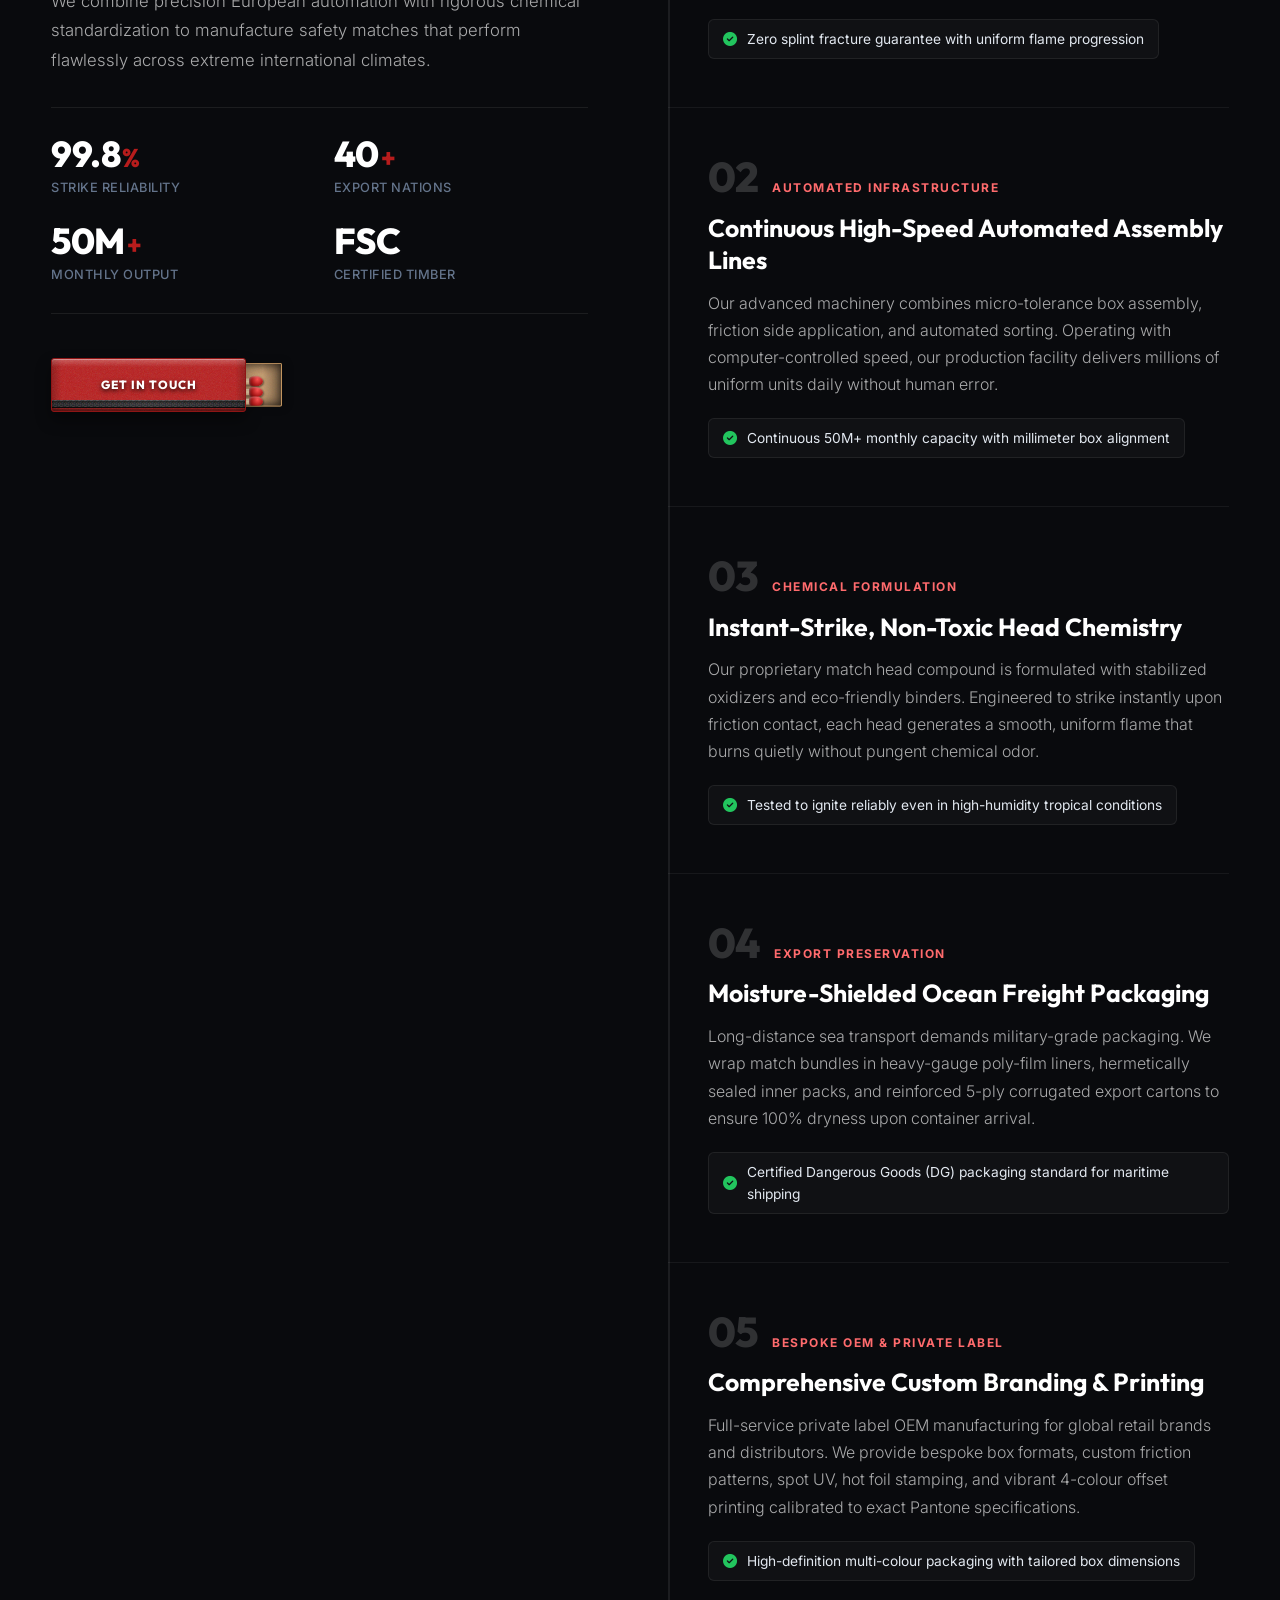
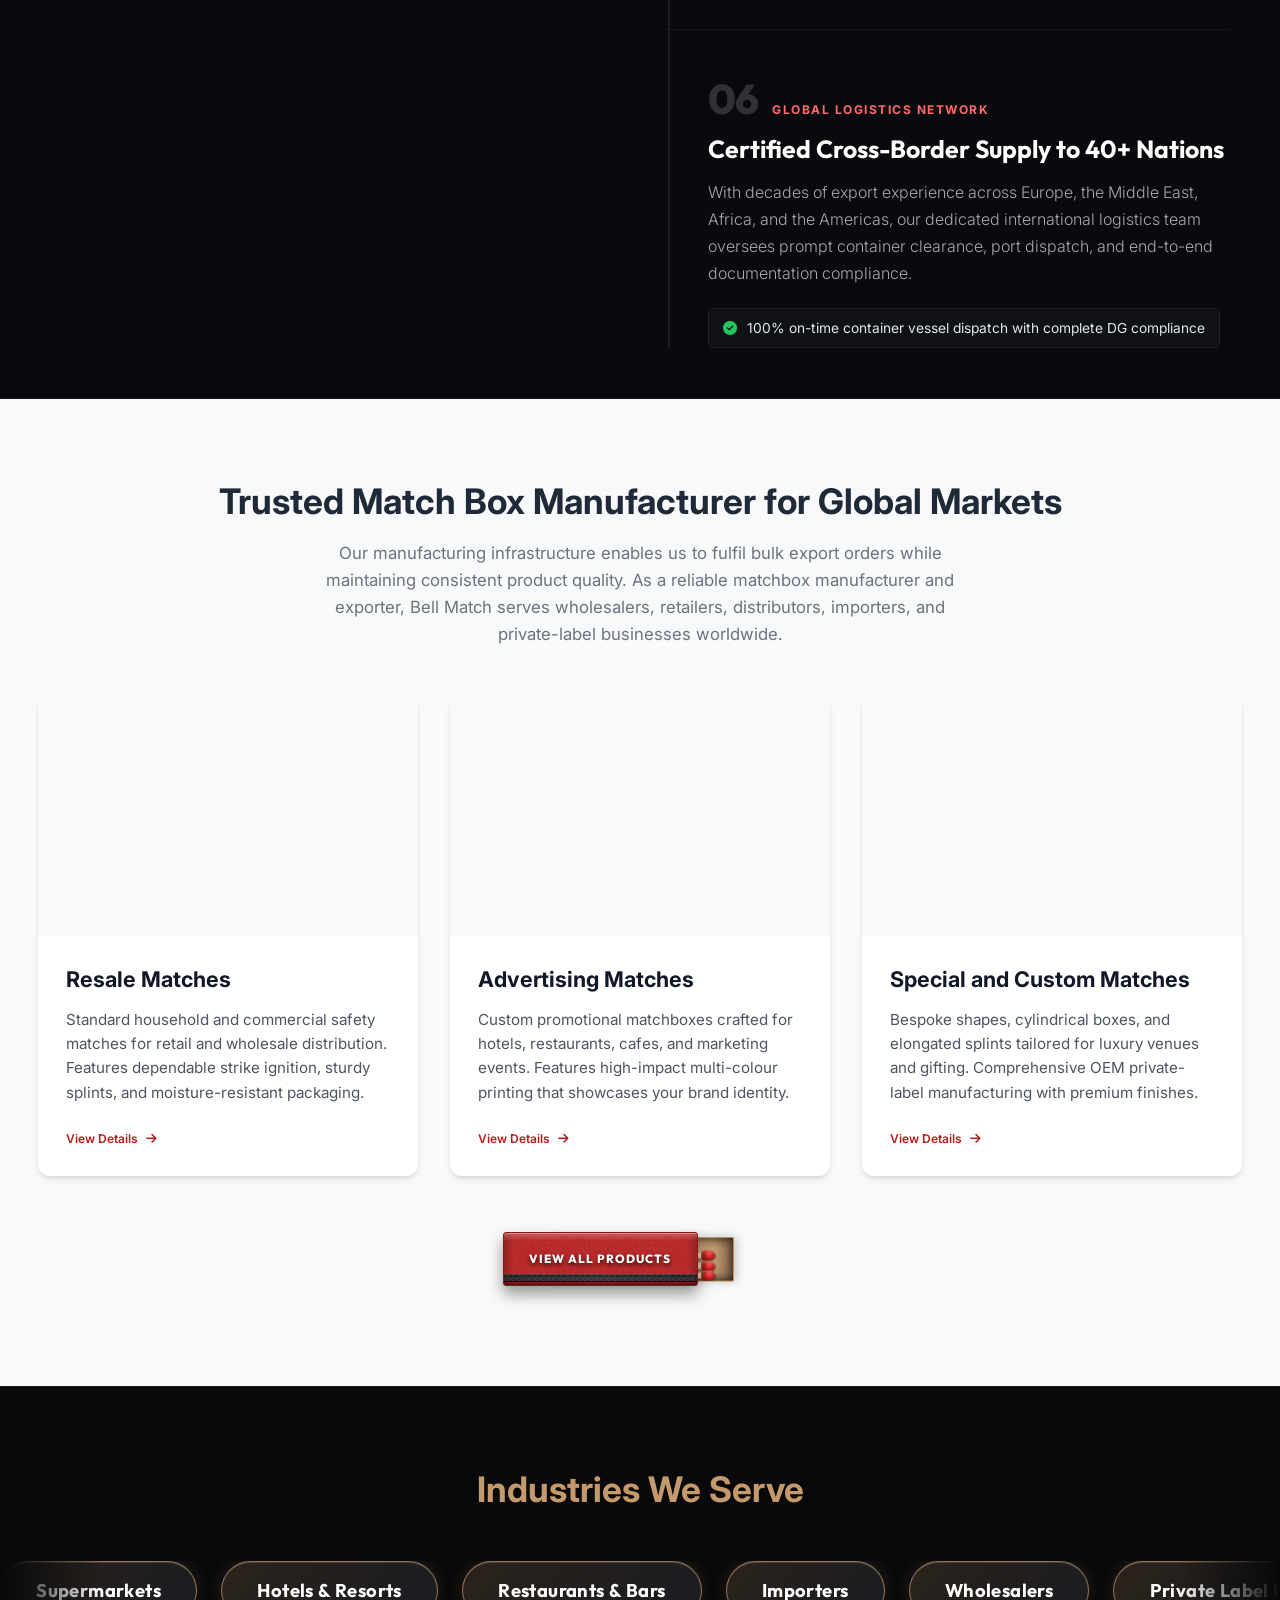
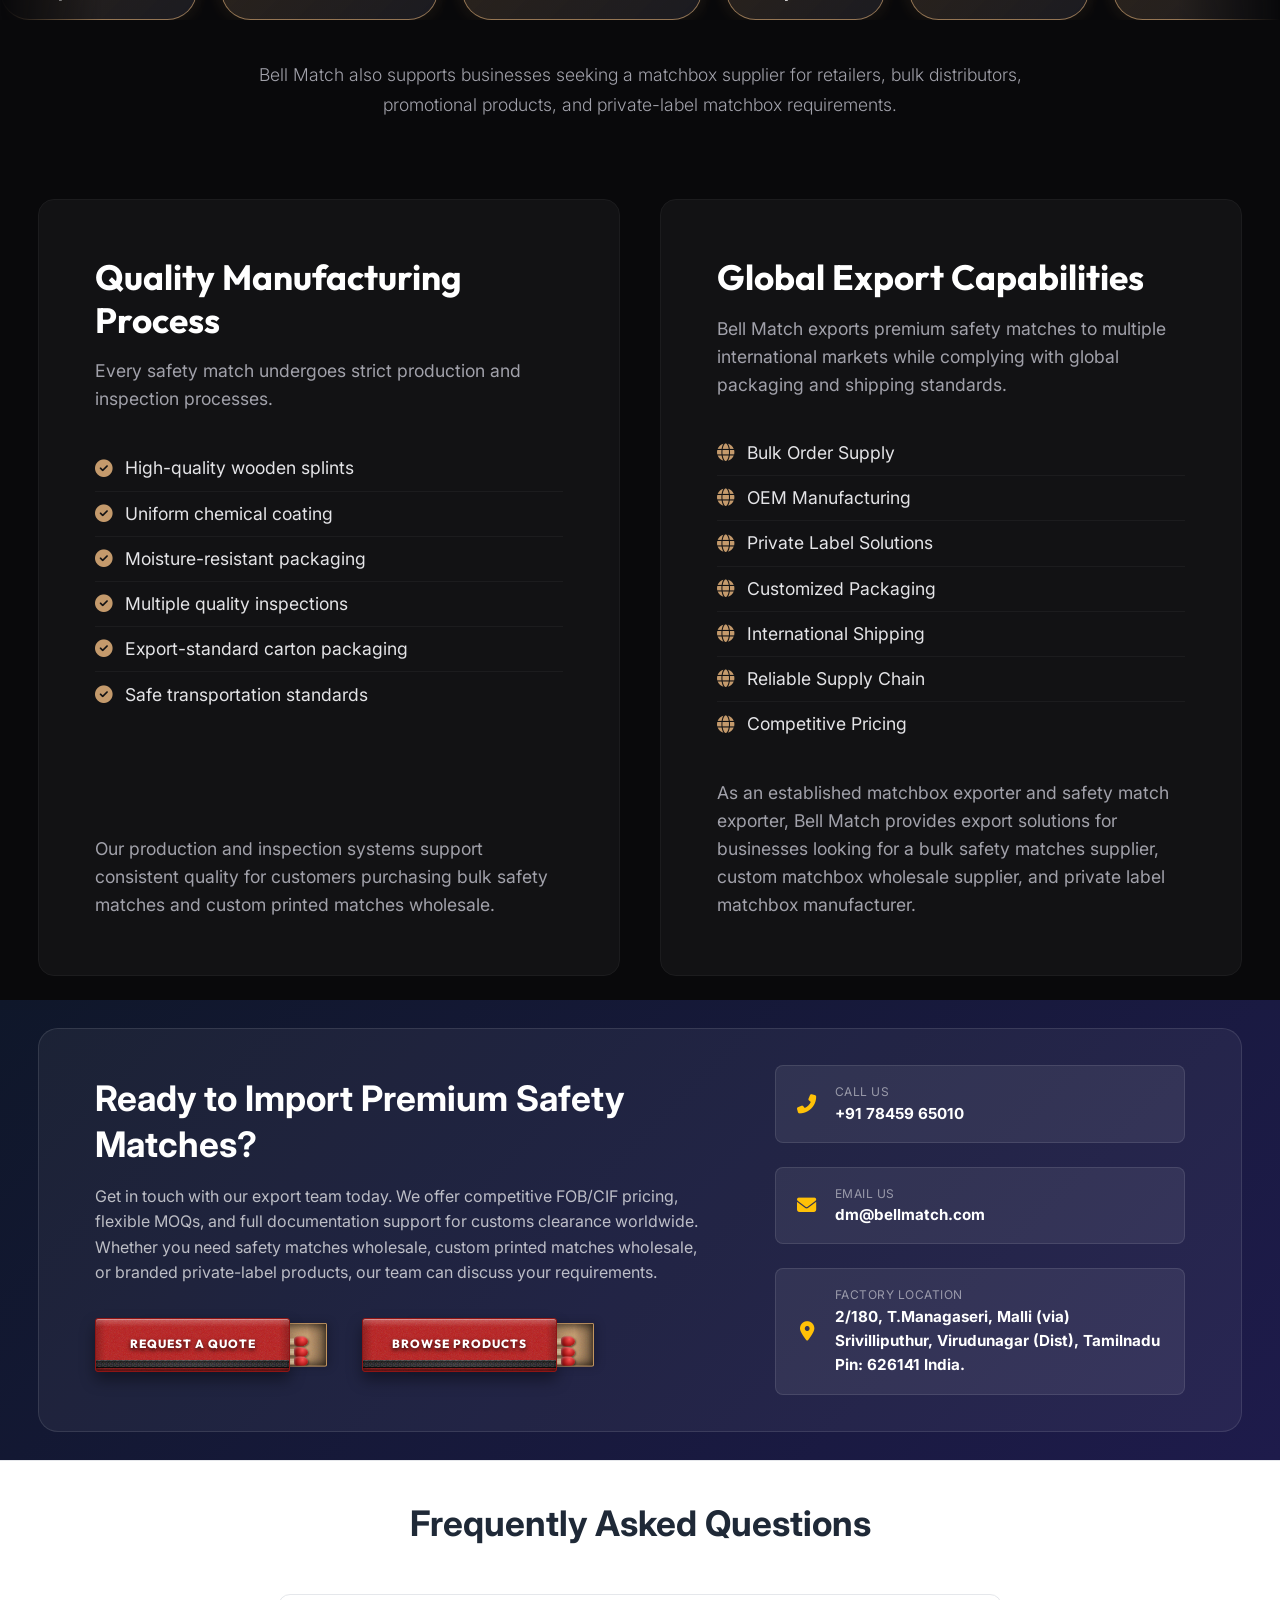
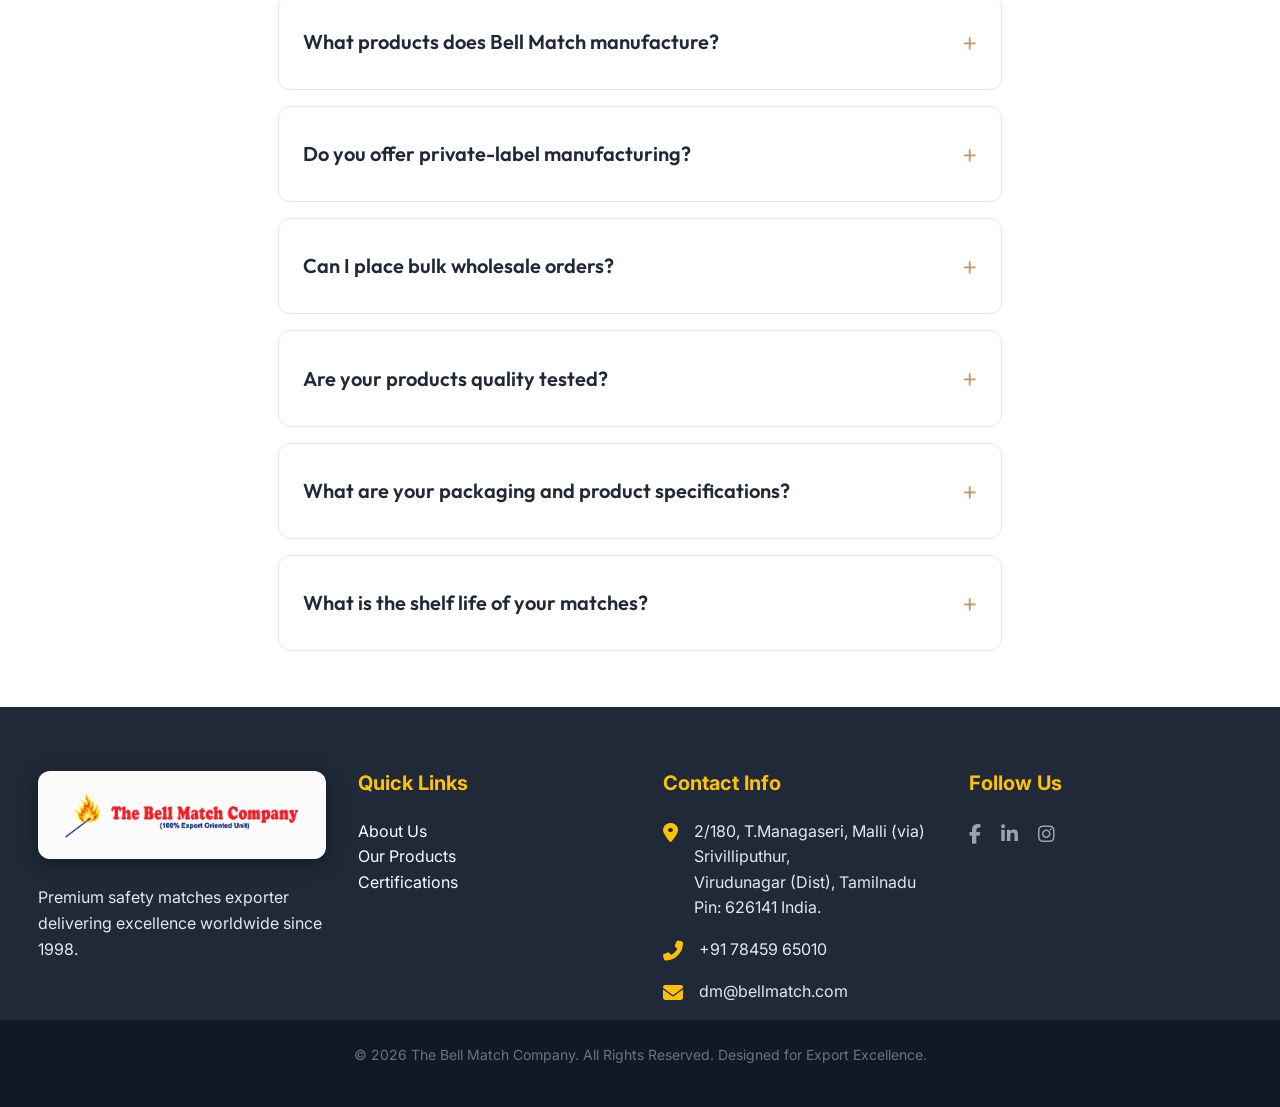
==== commit 11257583: "feat(contact): add WhatsApp contact item and update official factory address across all pages" ====
--- a/index.html
+++ b/index.html
@@ -1292,7 +1292,7 @@
                         <i class="fas fa-map-marker-alt"></i>
                         <div>
                             <span>Factory Location</span>
-                            <strong>T.Managaseri, Srivilliputhur, Virudunagar, India</strong>
+                            <strong>2/180, T.Managaseri, Malli (via) Srivilliputhur, Virudunagar (Dist),  Tamilnadu Pin: 626141 India.</strong>
                         </div>
                     </div>
                 </div>
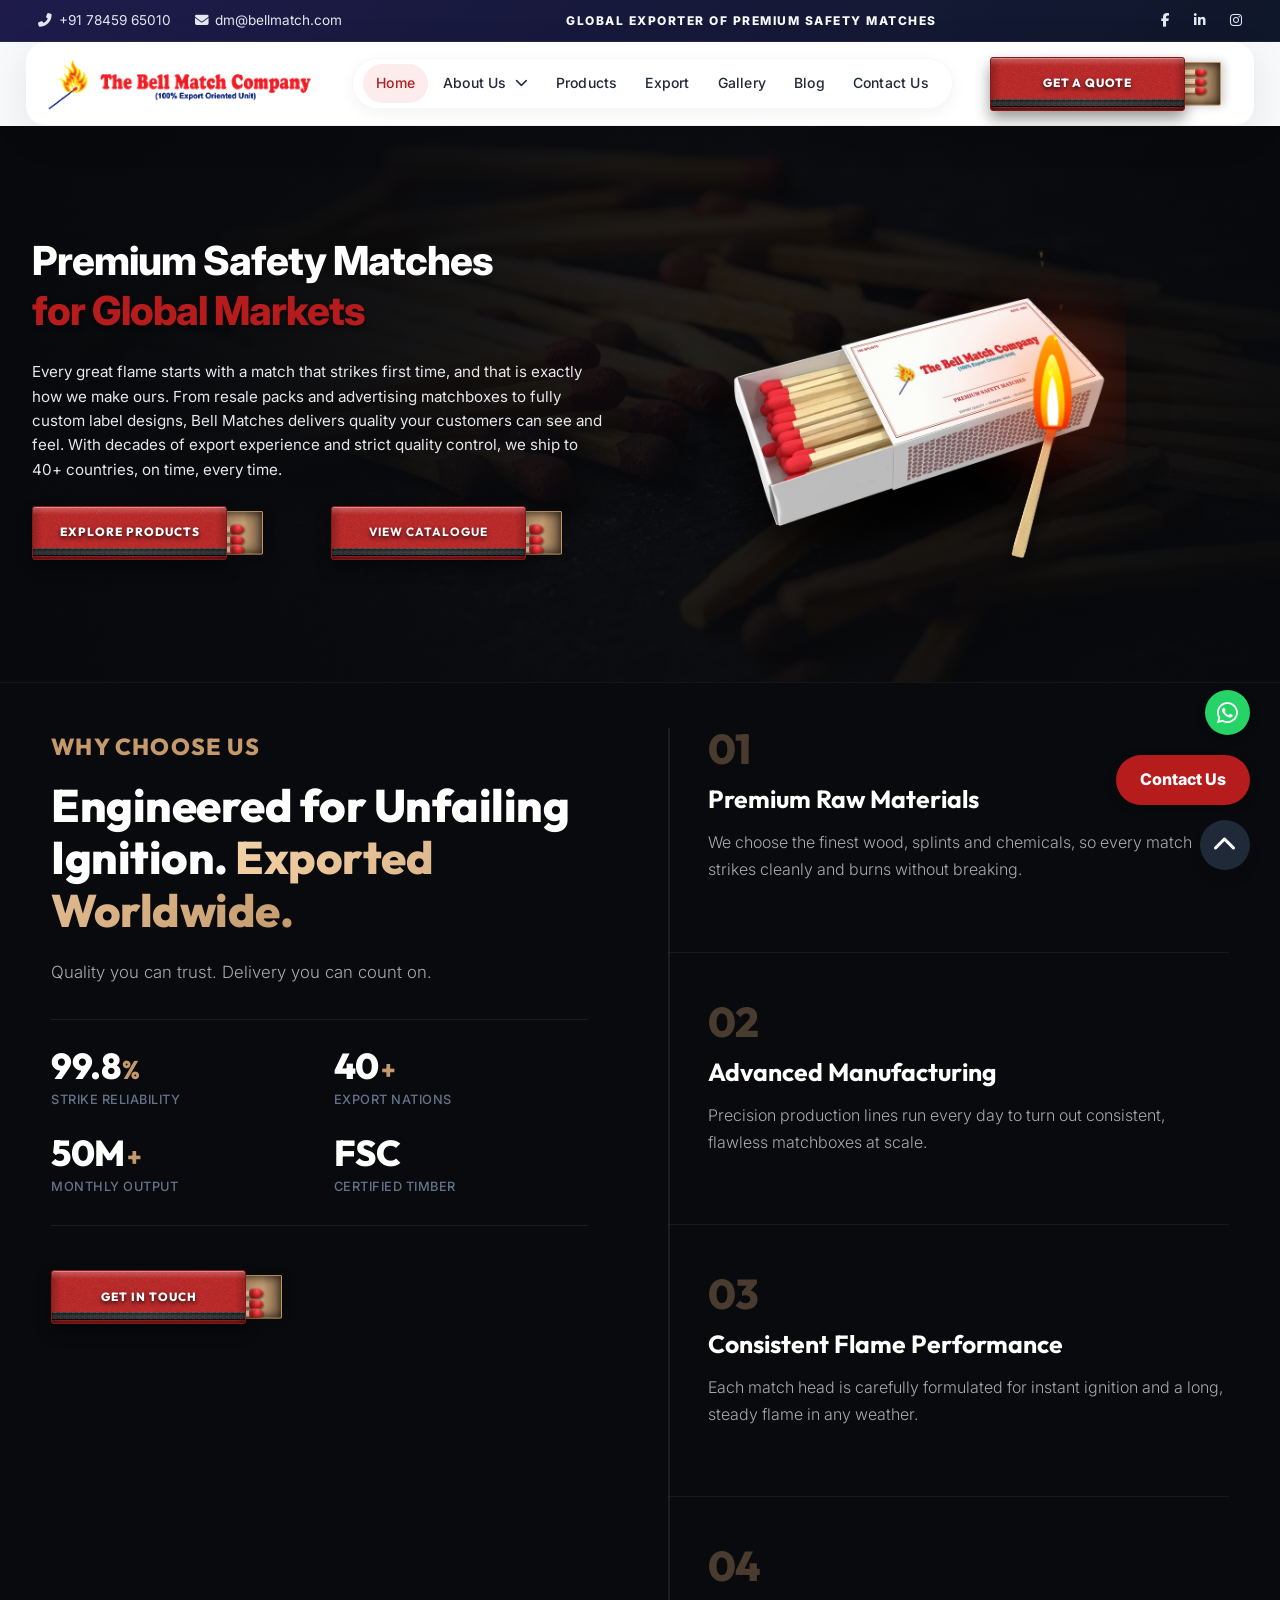
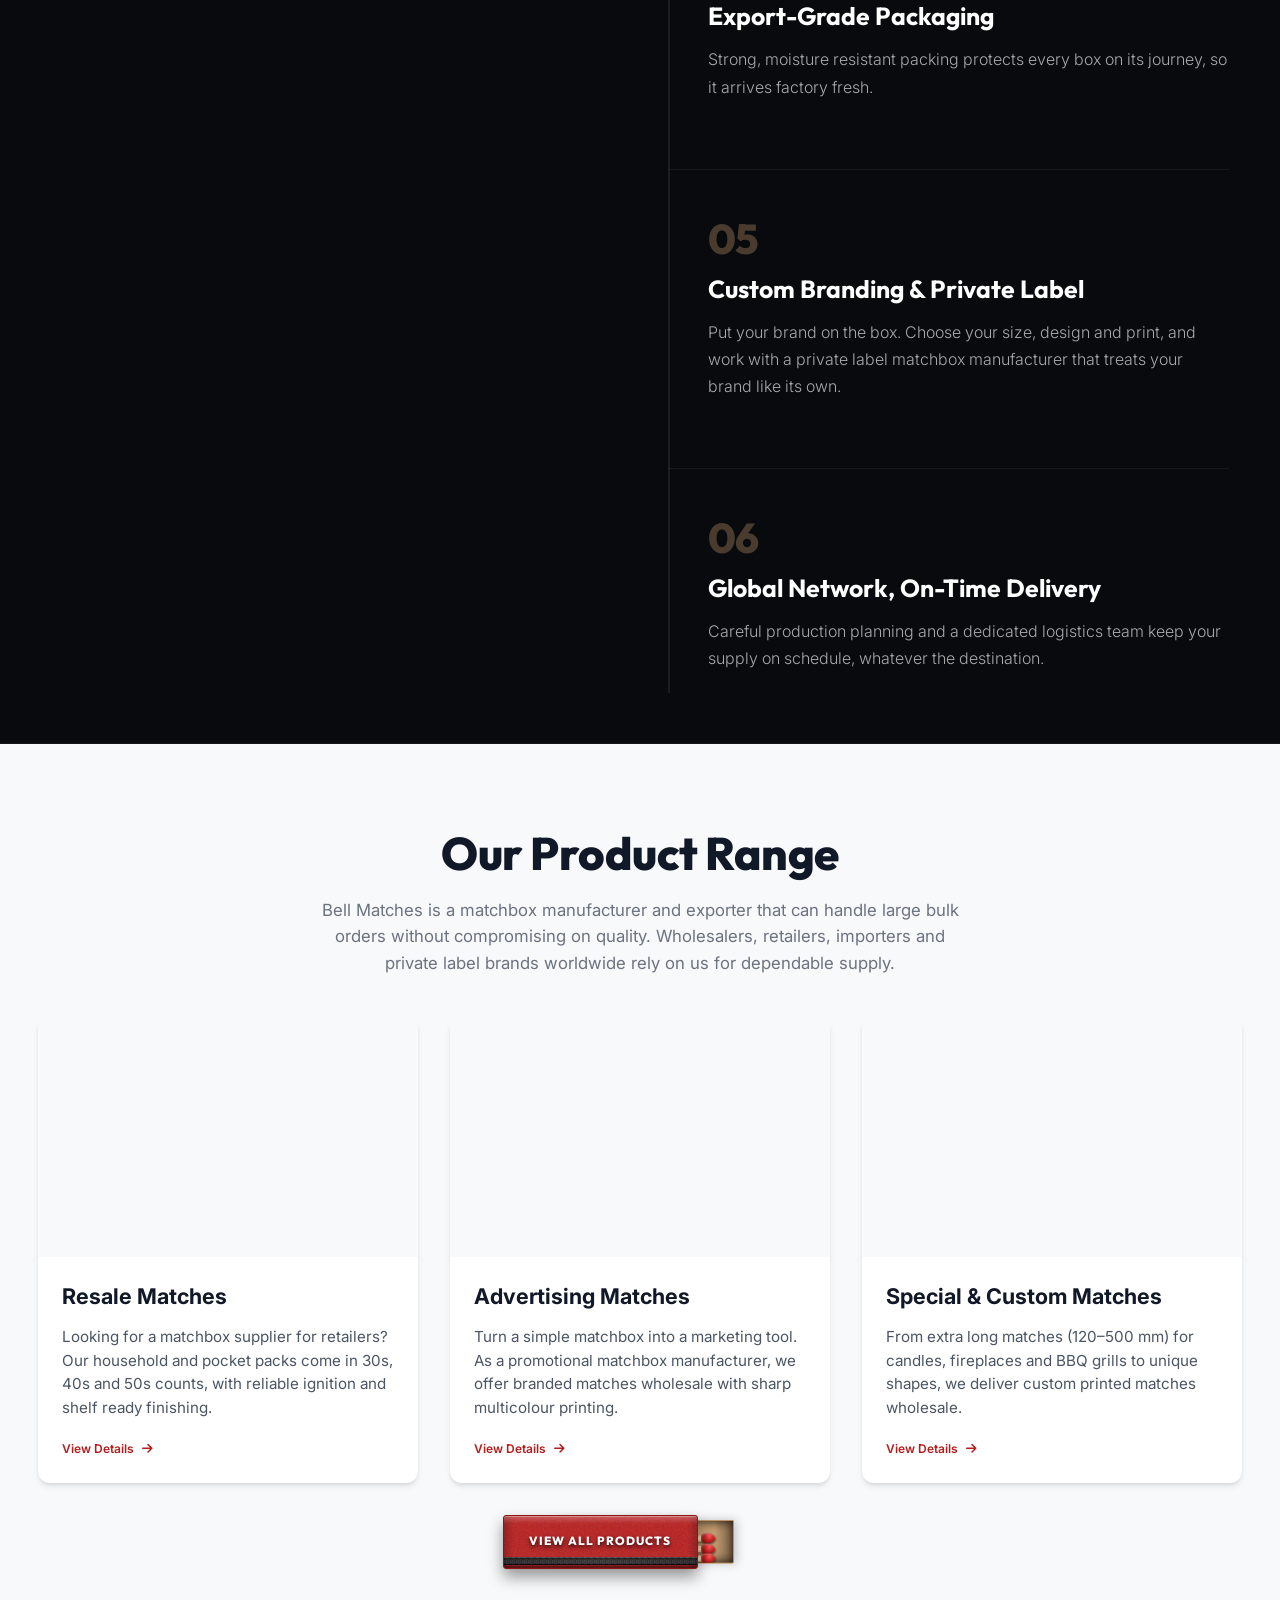
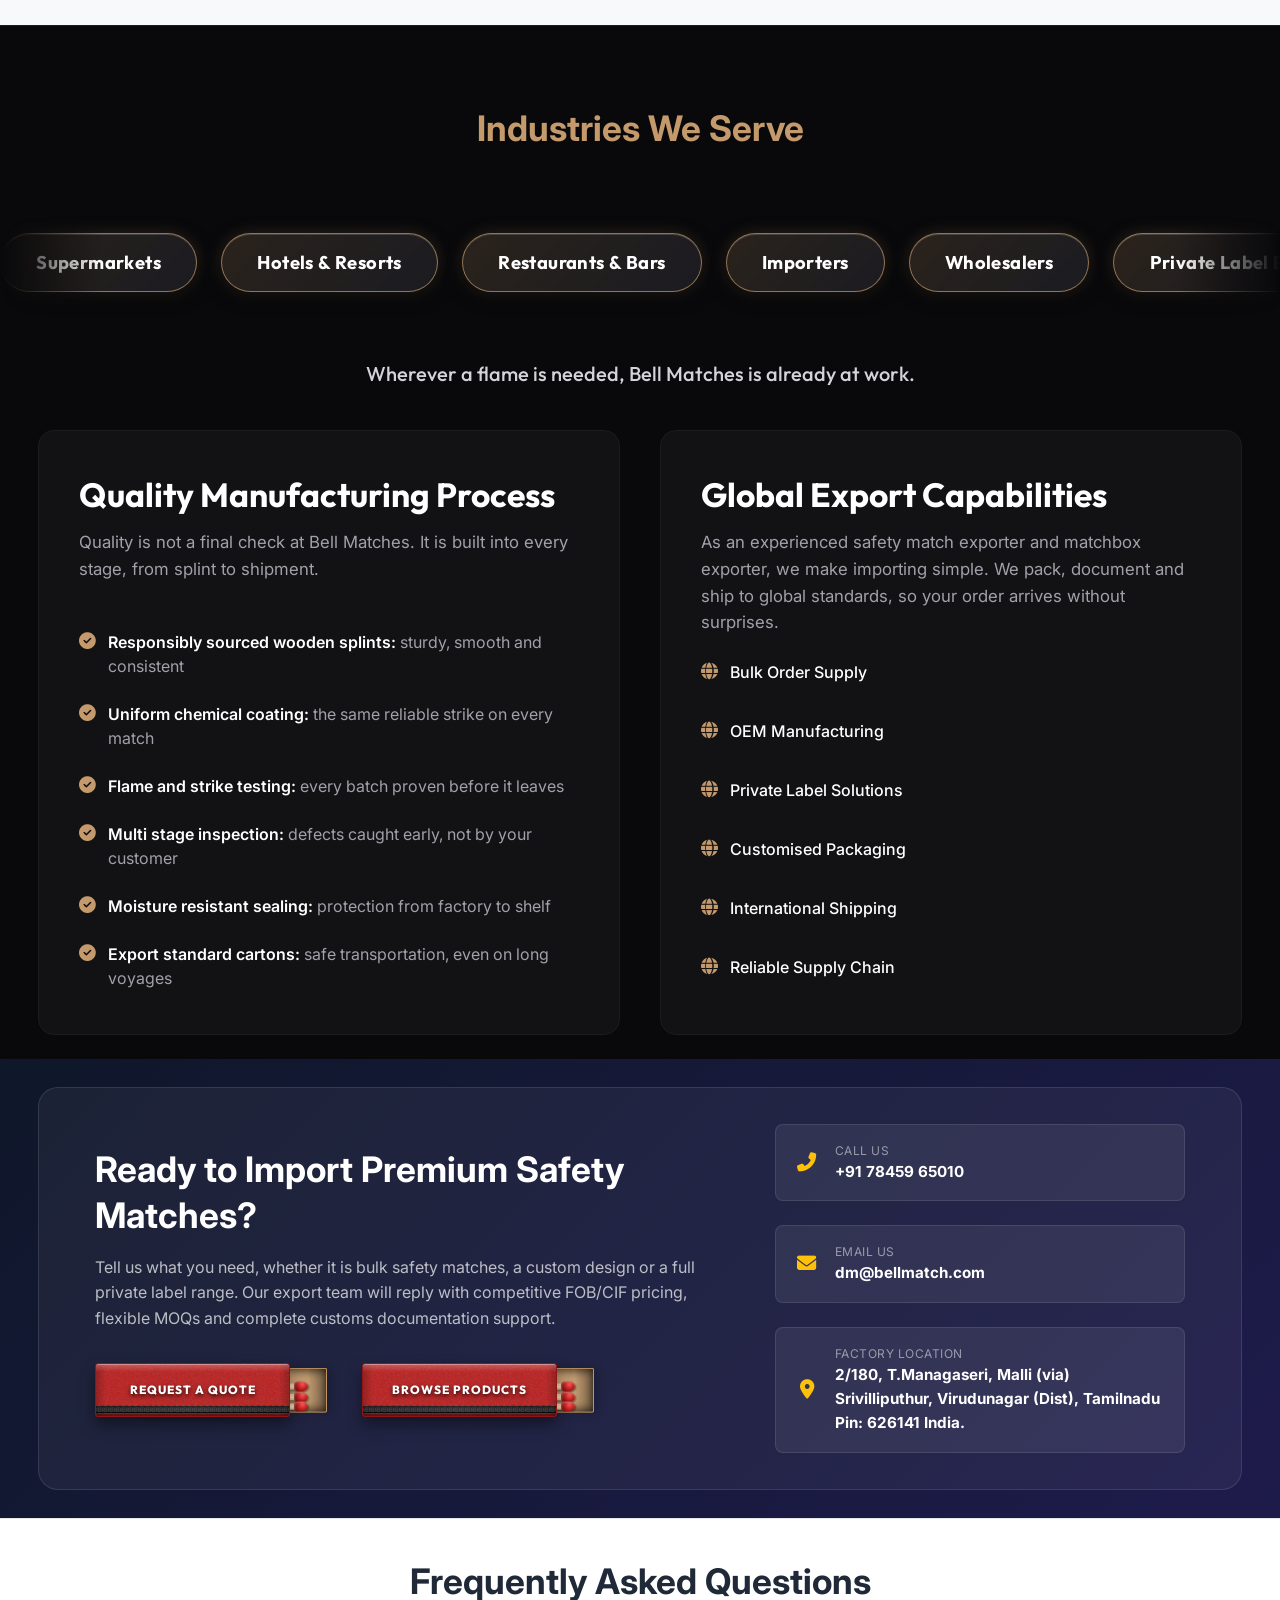
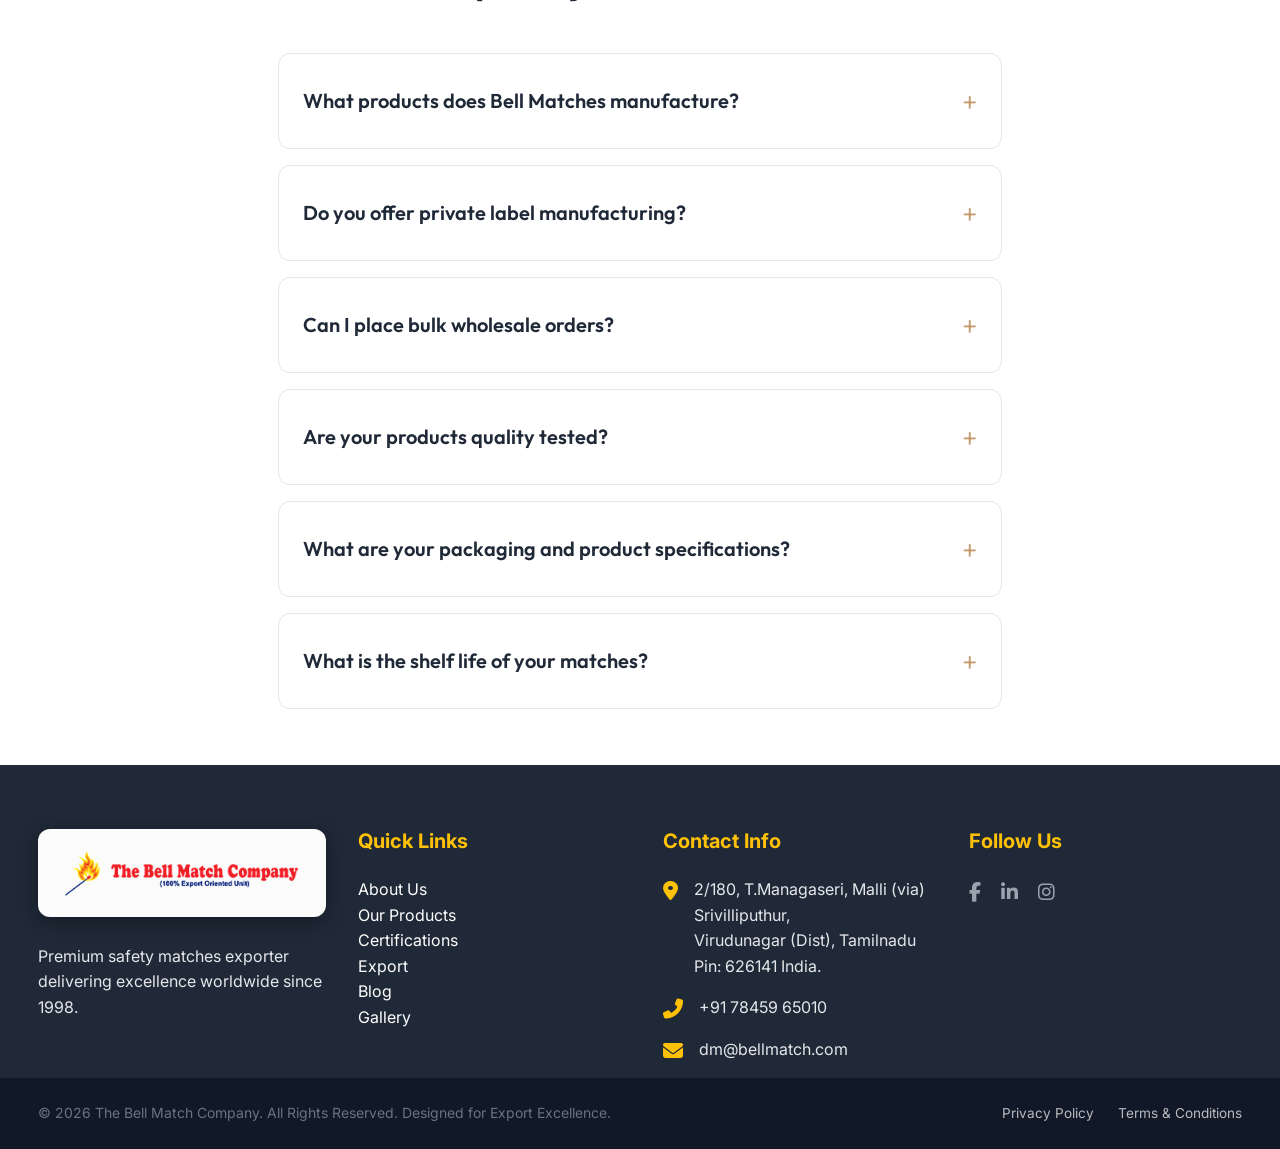
==== commit b554129d: "fix(mobile): optimize mobile spacing, matchbox buttons, and layout refinements" ====
--- a/index.html
+++ b/index.html
@@ -57,7 +57,7 @@
     </script>
     <link rel="stylesheet" href="https://cdnjs.cloudflare.com/ajax/libs/font-awesome/6.5.1/css/all.min.css">
     <link href="https://unpkg.com/aos@2.3.1/dist/aos.css" rel="stylesheet">
-    <link rel="stylesheet" href="index.css?v=104">
+    <link rel="stylesheet" href="index.css?v=106">
 
     <!-- Vintage Label Fonts -->
     <link rel="preconnect" href="https://fonts.googleapis.com">
@@ -162,17 +162,23 @@
                     box-sizing: border-box !important;
                 }
                 .hero-title {
-                    font-size: clamp(1.75rem, 6.2vw, 2.3rem) !important;
-                    line-height: 1.25 !important;
+                    font-size: clamp(1.85rem, 6.6vw, 2.5rem) !important;
+                    line-height: 1.2 !important;
                     margin-bottom: 1rem !important;
                     letter-spacing: -0.5px !important;
-                    word-break: normal !important;
-                    overflow-wrap: break-word !important;
                     text-align: left !important;
                 }
+                .hero-line-1 {
+                    display: inline-block !important;
+                    white-space: nowrap !important;
+                }
+                .hero-line-2 {
+                    display: inline-block !important;
+                    white-space: nowrap !important;
+                }
                 .hero-title .text-highlight {
-                    display: block !important;
-                    margin-top: 0.25rem !important;
+                    display: inline !important;
+                    margin-top: 0 !important;
                     text-align: left !important;
                 }
                 .hero-description {
@@ -368,10 +374,10 @@
             <div class="hero-content">
                 
                 <h1 class="hero-title">
-                    Premium Safety Matches <span class="text-highlight">for Global Markets</span>
+                    <span class="hero-line-1">Premium Safety Matches</span><br><span class="text-highlight hero-line-2">for Global Markets</span>
                 </h1>
-                <p class="hero-description">
-                    Bell Match Company is one of India's trusted matchbox manufacturers and exporters, delivering premium-quality match boxes to customers worldwide. With decades of manufacturing expertise, modern
+                <p class="hero-description" style="max-width: 615px; text-wrap: pretty;">
+                    Every great flame starts with a match that strikes first time, and that is exactly how we make ours. From resale packs and advertising matchboxes to fully custom label designs, Bell Matches delivers quality your customers can see and feel. With decades of export experience and strict quality control, we ship to 40+ countries, on time, every time.
                 </p>
                                 <div class="hero-buttons">
                     <a href="products.html" class="open-matchbox-btn" onclick="this.classList.add('is-closed')">
@@ -386,7 +392,7 @@
                             <span>Explore Products</span>
                         </div>
                     </a>
-                    <a href="uploads/Bell_Match_Catalogue.pdf" class="open-matchbox-btn" onclick="this.classList.add('is-closed')">
+                    <a href="javascript:void(0)" class="open-matchbox-btn" id="openCatalogueModalBtn" onclick="this.classList.add('is-closed'); openCatalogueModal();">
                         <div class="omb-drawer">
                             <div class="matchstick-group">
                                 <div class="real-matchstick" style="top: 15px; transform: rotate(-1deg); right: 15px;"></div>
@@ -443,385 +449,7 @@
         </div>
     </section>
 
-    <!-- About Section -->
-                                            <!-- 3D Interactive WebGL About Section -->
-    <section class="section" id="about" style="background: #1c1c1e; padding: 40px 0; position: relative; overflow: hidden; min-height: auto; display: flex; align-items: center;">
-
-        
-        
-<div class="container" style="display: flex; flex-wrap: wrap; align-items: center; justify-content: space-between; position: relative; z-index: 10;">
-
-            <!-- 3D Canvas Container (Right) -->
-            <div id="threejs-canvas-container" style="flex: 0 0 60%; width: 60%; max-width: 60%; min-width: 320px; height: 520px; min-height: 440px; position: relative; cursor: grab; opacity: 0; transition: opacity 1.5s ease-in-out;">
-                <!-- Canvas injected by JS -->
-            </div>
-
-            <!-- Text Content (Left) -->
-            <div class="about-text-content" style="flex: 0 0 40%; width: 40%; max-width: 40%; min-width: 300px; padding: 10px 0;">
-                <style>
-                    @media (max-width: 991px) {
-                        #about .container {
-                            display: flex !important;
-                            flex-direction: column !important;
-                        }
-                        .about-text-content {
-                            order: 1 !important;
-                            flex: 0 0 100% !important;
-                            width: 100% !important;
-                            max-width: 100% !important;
-                            padding: 10px 0 20px 0 !important;
-                        }
-                        #threejs-canvas-container {
-                            order: 2 !important;
-                            flex: 0 0 100% !important;
-                            width: 100% !important;
-                            max-width: 100% !important;
-                            height: 50vh !important;
-                            min-height: 350px !important;
-                        }
-                        .mobile-center-title {
-                            text-align: center;
-                        }
-                    }
-                </style>
-                <h2 class="mobile-center-title" style="font-family: 'Outfit', sans-serif; font-size: 2.8rem; font-weight: 900; line-height: 1.1; color: #fff; margin-bottom: 12px;">
-                    Premium Safety<br>Match Products
-                </h2>
-                <div style="width: 60px; height: 3px; background: #c49a6c; margin-bottom: 16px;"></div>
-                <p style="font-family: 'Inter', sans-serif; font-size: 1.05rem; line-height: 1.65; color: #a1a1aa; font-weight: 300; margin-bottom: 18px;">
-                    <strong style="color: #fff; font-weight: 600;">Bell Match</strong> manufactures premium safety matches engineered for dependable ignition, superior durability, and international quality standards for global wholesale export.
-                </p>
-                <h3 style="font-family: 'Outfit', sans-serif; font-size: 1.4rem; font-weight: 700; color: #fff; margin-bottom: 14px;">
-                    Our Product Range
-                </h3>
-                <style>
-                    .product-badge-list {
-                        display: grid;
-                        grid-template-columns: repeat(2, 1fr);
-                        gap: 10px 12px;
-                        width: 100%;
-                    }
-                    .product-badge {
-                        display: inline-flex;
-                        align-items: center;
-                        background: #121214;
-                        padding: 10px 14px;
-                        border-radius: 6px;
-                        border-left: 3px solid #c49a6c;
-                        font-family: 'Outfit', sans-serif;
-                        color: #d4d4d8;
-                        font-size: 0.92rem;
-                        font-weight: 500;
-                        transition: all 0.3s ease;
-                        cursor: default;
-                        box-shadow: 0 4px 6px rgba(0, 0, 0, 0.3);
-                        white-space: nowrap;
-                        overflow: hidden;
-                        text-overflow: ellipsis;
-                    }
-                    .product-badge:hover {
-                        background: rgba(196, 154, 108, 0.1);
-                        color: #fff;
-                        border-left-width: 6px;
-                        transform: translateX(3px);
-                    }
-                    @media (max-width: 600px) {
-                        .product-badge-list {
-                            grid-template-columns: repeat(2, 1fr);
-                            gap: 8px;
-                        }
-                        .product-badge {
-                            padding: 8px 10px;
-                            font-size: 0.82rem;
-                        }
-                    }
-                </style>
-                <div class="product-badge-list">
-                    <div class="product-badge">Kitchen Match Boxes</div>
-                    <div class="product-badge">Pocket Match Boxes</div>
-                    <div class="product-badge">Wooden Safety Matches</div>
-                    <div class="product-badge">Barbecue Matches</div>
-                    <div class="product-badge">Match Books</div>
-                    <div class="product-badge">Promotional Match Boxes</div>
-                    <div class="product-badge">Cigar Match Boxes</div>
-                    <div class="product-badge">Household Matches</div>
-                    <div class="product-badge">Decorative Match Boxes</div>
-                    <div class="product-badge">Private Label Match Boxes</div>
-                </div>
-                
-            </div>
-
-        </div>
-
-        <!-- Three.js Scene Logic -->
-        <script>
-            document.addEventListener('DOMContentLoaded', () => {
-                const container = document.getElementById('threejs-canvas-container');
-                if (!container || typeof THREE === 'undefined') return;
-
-                // 1. Scene Setup
-                const scene = new THREE.Scene();
-                // Optional: add a very subtle fog
-                scene.fog = new THREE.FogExp2(0x080808, 0.02);
-
-                const camera = new THREE.PerspectiveCamera(45, container.clientWidth / container.clientHeight, 0.1, 100);
-                camera.position.set(20, 15, 25);
-
-                const renderer = new THREE.WebGLRenderer({ alpha: true, antialias: true });
-                renderer.setSize(container.clientWidth, container.clientHeight);
-                renderer.setPixelRatio(Math.min(window.devicePixelRatio, 2));
-                renderer.shadowMap.enabled = true;
-                renderer.shadowMap.type = THREE.PCFSoftShadowMap;
-                container.appendChild(renderer.domElement);
-
-                // 2. Controls
-                const controls = new THREE.OrbitControls(camera, renderer.domElement);
-                controls.enableDamping = true;
-                controls.dampingFactor = 0.05;
-                controls.enableZoom = false; // Prevent zooming out of bounds
-                controls.enablePan = false;
-
-                // 3. Lighting
-                const ambientLight = new THREE.AmbientLight(0xffffff, 0.6);
-                scene.add(ambientLight);
-
-                const dirLight = new THREE.DirectionalLight(0xffeedd, 1.2);
-                dirLight.position.set(10, 20, 10);
-                dirLight.castShadow = true;
-                dirLight.shadow.mapSize.width = 1024;
-                dirLight.shadow.mapSize.height = 1024;
-                dirLight.shadow.bias = -0.001;
-                scene.add(dirLight);
-                
-                const fillLight = new THREE.DirectionalLight(0x90b0d0, 0.5);
-                fillLight.position.set(-10, 5, -10);
-                scene.add(fillLight);
-                
-                // Add a light from below so the bottom of the matchbox isn't black
-                const bottomLight = new THREE.DirectionalLight(0xffffff, 0.8);
-                bottomLight.position.set(0, -20, 0);
-                scene.add(bottomLight);
-
-                // 4. Procedural Matchbox Construction
-                const matchboxGroup = new THREE.Group();
-
-                // Materials
-                const sleeveMaterial = new THREE.MeshStandardMaterial({ 
-                    color: 0xf5f2e9, // Ivory cream matching label base (keeps inside clean)
-                    roughness: 0.6,
-                    metalness: 0.1
-                });
-                
-                const frictionMaterial = new THREE.MeshStandardMaterial({
-                    color: 0xb71c1c, // Button red (#b71c1c) replacing the black side
-                    roughness: 0.6,
-                    metalness: 0.05
-                });
-
-                const trayMaterial = new THREE.MeshStandardMaterial({
-                    color: 0xeaeaea, // Cardboard white/grey
-                    roughness: 0.8
-                });
-
-                // Dimensions
-                const w = 12; // width
-                const h = 3.5; // height
-                const d = 16; // depth
-                const t = 0.2; // thickness
-
-                // --- SLEEVE ---
-                const sleeve = new THREE.Group();
-                
-                const textureLoader = new THREE.TextureLoader();
-                const coverTexture = textureLoader.load('uploads/bell_clean_matchbox_cover.webp?v=1');
-                
-                coverTexture.center.set(0.5, 0.5);
-                coverTexture.rotation = -Math.PI / 2;
-                
-                const coverMaterial = new THREE.MeshStandardMaterial({
-                    map: coverTexture,
-                    roughness: 0.6,
-                    metalness: 0.1
-                });
-                
-                const topMaterials = [
-                    sleeveMaterial, // right
-                    sleeveMaterial, // left
-                    coverMaterial,  // top (+y)
-                    sleeveMaterial, // bottom
-                    sleeveMaterial, // front
-                    sleeveMaterial  // back
-                ];
-                
-                const botMaterials = [
-                    sleeveMaterial, // right
-                    sleeveMaterial, // left
-                    sleeveMaterial, // top (+y, inside sleeve)
-                    coverMaterial,  // bottom (-y, outside sleeve)
-                    sleeveMaterial, // front
-                    sleeveMaterial  // back
-                ];
-                
-                // Top & Bottom
-                const tbGeo = new THREE.BoxGeometry(w, t, d);
-                const topPnl = new THREE.Mesh(tbGeo, topMaterials);
-                topPnl.position.y = h/2;
-                topPnl.castShadow = true; topPnl.receiveShadow = true;
-                const botPnl = new THREE.Mesh(tbGeo, botMaterials);
-                botPnl.position.y = -h/2;
-                botPnl.castShadow = true; botPnl.receiveShadow = true;
-                sleeve.add(topPnl, botPnl);
-
-                // Left & Right (Friction strips)
-                const lrGeo = new THREE.BoxGeometry(t, h, d); // Full height prevents edge seam light leaks
-                const leftPnl = new THREE.Mesh(lrGeo, frictionMaterial);
-                leftPnl.position.x = -w/2 + t/2;
-                leftPnl.castShadow = true; leftPnl.receiveShadow = true;
-                const rightPnl = new THREE.Mesh(lrGeo, frictionMaterial);
-                rightPnl.position.x = w/2 - t/2;
-                rightPnl.castShadow = true; rightPnl.receiveShadow = true;
-                sleeve.add(leftPnl, rightPnl);
-
-                matchboxGroup.add(sleeve);
-
-                // --- TRAY ---
-                const tray = new THREE.Group();
-                // Slide it out slightly to look open
-                tray.position.z = 4;
-                
-                // Tray Bottom
-                const trayBotGeo = new THREE.BoxGeometry(w - t*2 - 0.2, t, d - 0.2);
-                const trayBot = new THREE.Mesh(trayBotGeo, trayMaterial);
-                trayBot.position.y = -h/2 + t;
-                trayBot.castShadow = true; trayBot.receiveShadow = true;
-                tray.add(trayBot);
-
-                // Tray Sides (Front, Back, Left, Right)
-                const trayFrontBackGeo = new THREE.BoxGeometry(w - t*2 - 0.2, h - t*1.5, t);
-                const trayFront = new THREE.Mesh(trayFrontBackGeo, trayMaterial);
-                trayFront.position.z = d/2 - t/2 - 0.1;
-                trayFront.position.y = -t/4;
-                trayFront.castShadow = true; trayFront.receiveShadow = true;
-                
-                const trayBack = new THREE.Mesh(trayFrontBackGeo, trayMaterial);
-                trayBack.position.z = -d/2 + t/2 + 0.1;
-                trayBack.position.y = -t/4;
-                trayBack.castShadow = true; trayBack.receiveShadow = true;
-                
-                const trayLeftRightGeo = new THREE.BoxGeometry(t, h - t*1.5, d - t*2 - 0.2);
-                const trayLeft = new THREE.Mesh(trayLeftRightGeo, trayMaterial);
-                trayLeft.position.x = -w/2 + t*1.5;
-                trayLeft.position.y = -t/4;
-                trayLeft.castShadow = true; trayLeft.receiveShadow = true;
-                
-                const trayRight = new THREE.Mesh(trayLeftRightGeo, trayMaterial);
-                trayRight.position.x = w/2 - t*1.5;
-                trayRight.position.y = -t/4;
-                trayRight.castShadow = true; trayRight.receiveShadow = true;
-
-                tray.add(trayFront, trayBack, trayLeft, trayRight);
-                
-                // --- MATCHSTICKS ---
-                // Realistic sulfur safety match colors (Authentic Bell Match birch splint & deep crimson sulfur head)
-                const woodMat = new THREE.MeshStandardMaterial({ color: 0xd4a373, roughness: 0.85 });
-                const headMat = new THREE.MeshStandardMaterial({ color: 0x8a1c14, roughness: 0.8, metalness: 0.05 });
-                
-                const stickGeo = new THREE.BoxGeometry(0.46, 0.46, 9);
-                const headGeo = new THREE.SphereGeometry(0.38, 10, 10);
-
-                // Create matches nestled strictly inside the tray interior (never penetrating the tray bottom floor)
-                for(let i=0; i<15; i++) {
-                    const match = new THREE.Group();
-                    
-                    const stick = new THREE.Mesh(stickGeo, woodMat);
-                    stick.castShadow = true; stick.receiveShadow = true;
-                    
-                    const head = new THREE.Mesh(headGeo, headMat);
-                    head.position.set(0, 0.12, 4.5);
-                    head.scale.set(1.0, 1.05, 1.3); // Oval sulfur match head
-                    head.castShadow = true; head.receiveShadow = true;
-                    
-                    match.add(stick, head);
-                    
-                    // Elevated safely inside tray interior: floor is at y = -1.45, underside at y = -1.65
-                    match.position.x = (Math.random() - 0.5) * (w - 4.4);
-                    match.position.y = -1.1 + (Math.random() * 0.35); // Lowest head point is at y = -1.38, strictly above tray floor and underside
-                    match.position.z = (Math.random() - 0.5) * 1.4 + 1.1; // Visible in open drawer, safely inside limits
-                    
-                    // Subtle realistic horizontal variation only; strictly 0 vertical tilt
-                    match.rotation.y = (Math.random() - 0.5) * 0.06;
-                    match.rotation.z = 0;
-                    match.rotation.x = 0;
-                    
-                    tray.add(match);
-                }
-
-                matchboxGroup.add(tray);
-                
-                // Center and tilt the whole assembly
-                matchboxGroup.rotation.x = 0.2;
-                matchboxGroup.rotation.y = -0.5;
-                
-                scene.add(matchboxGroup);
-
-                // 5. Animation Loop with IntersectionObserver for Performance
-                let isDragging = false;
-                let isIntersecting = true; // force true initially for first render
-                let animationFrameId;
-                
-                controls.addEventListener('start', () => isDragging = true);
-                controls.addEventListener('end', () => isDragging = false);
-
-                function animate() {
-                    if (!isIntersecting) return; // Pause rendering if not in viewport
-                    animationFrameId = requestAnimationFrame(animate);
-                    
-                    // Auto-rotate if not interacting
-                    if(!isDragging) {
-                        matchboxGroup.rotation.y += 0.003;
-                        matchboxGroup.position.y = Math.sin(Date.now() * 0.001) * 0.5; // Subtle float
-                    }
-                    
-                    controls.update();
-                    renderer.render(scene, camera);
-                }
-                
-                // Force an initial render to prevent blank canvas pop-in
-                renderer.render(scene, camera);
-                
-                // Smoothly fade in the canvas after initial render
-                setTimeout(() => {
-                    if(container) container.style.opacity = '1';
-                }, 50);
-                
-                // Only animate when the container is in the viewport
-                const observer = new IntersectionObserver((entries) => {
-                    entries.forEach(entry => {
-                        isIntersecting = entry.isIntersecting;
-                        if (isIntersecting) {
-                            animate();
-                        } else {
-                            if (animationFrameId) cancelAnimationFrame(animationFrameId);
-                        }
-                    });
-                }, { threshold: 0.1 });
-                
-                observer.observe(container);
-
-                // 6. Resize Handler
-                window.addEventListener('resize', () => {
-                    if(!container) return;
-                    camera.aspect = container.clientWidth / container.clientHeight;
-                    camera.updateProjectionMatrix();
-                    renderer.setSize(container.clientWidth, container.clientHeight);
-                });
-                
-                // Handle container cursor style
-                container.addEventListener('mousedown', () => container.style.cursor = 'grabbing');
-                container.addEventListener('mouseup', () => container.style.cursor = 'grab');
-            });
-        </script>
-    </section>
+
 
     <!-- Split-Sticky Architectural Showcase: Why Choose Us (Cardless) -->
     <section class="section section-dark why-us-section" id="why-us">
@@ -831,14 +459,14 @@
                 <!-- Left Column: Sticky Editorial Stage -->
                 <div class="why-us-sticky-stage">
                     <div class="why-us-stage-inner">
-                        <div style="font-family: 'Outfit', 'Inter', sans-serif; font-size: 1.45rem; font-weight: 800; color: #ff4d4f; text-transform: uppercase; letter-spacing: 1.2px; margin-bottom: 0.85rem;">
+                        <div style="font-family: 'Outfit', 'Inter', sans-serif; font-size: 1.45rem; font-weight: 800; color: #c49a6c; text-transform: uppercase; letter-spacing: 1.2px; margin-bottom: 0.85rem;">
                             Why Choose Us
                         </div>
                         <h2 class="why-us-main-heading">
-                            Engineered for Unfailing Ignition. <span class="text-gradient-red">Exported Worldwide.</span>
+                            Engineered for Unfailing Ignition. <span class="text-gradient-gold">Exported Worldwide.</span>
                         </h2>
                         <p class="why-us-stage-desc">
-                            We combine precision European automation with rigorous chemical standardization to manufacture safety matches that perform flawlessly across extreme international climates.
+                            Quality you can trust. Delivery you can count on.
                         </p>
                         
                         <!-- Industrial Spec HUD (Cardless, Architectural Readouts) -->
@@ -885,96 +513,66 @@
                     <div class="why-us-station" data-station="1">
                         <div class="station-meta">
                             <span class="station-index">01</span>
-                            <span class="station-tag">TIMBER & RAW PURITY</span>
-                        </div>
-                        <h3 class="station-title">Premium Aspen & Carbon-Neutral Wood Splints</h3>
+                        </div>
+                        <h3 class="station-title">Premium Raw Materials</h3>
                         <p class="station-body">
-                            We source only Grade-A uniform aspen and pine splints, precision-selected for high tensile strength. Splints undergo vacuum chemical carbonization to eliminate post-strike smoldering and ensure zero breakage under heavy striking pressure.
+                            We choose the finest wood, splints and chemicals, so every match strikes cleanly and burns without breaking.
                         </p>
-                        <div class="station-spec-line">
-                            <i class="fas fa-circle-check"></i>
-                            <span>Zero splint fracture guarantee with uniform flame progression</span>
-                        </div>
                     </div>
 
                     <!-- Station 02 -->
                     <div class="why-us-station" data-station="2">
                         <div class="station-meta">
                             <span class="station-index">02</span>
-                            <span class="station-tag">AUTOMATED INFRASTRUCTURE</span>
-                        </div>
-                        <h3 class="station-title">Continuous High-Speed Automated Assembly Lines</h3>
+                        </div>
+                        <h3 class="station-title">Advanced Manufacturing</h3>
                         <p class="station-body">
-                            Our advanced machinery combines micro-tolerance box assembly, friction side application, and automated sorting. Operating with computer-controlled speed, our production facility delivers millions of uniform units daily without human error.
+                            Precision production lines run every day to turn out consistent, flawless matchboxes at scale.
                         </p>
-                        <div class="station-spec-line">
-                            <i class="fas fa-circle-check"></i>
-                            <span>Continuous 50M+ monthly capacity with millimeter box alignment</span>
-                        </div>
                     </div>
 
                     <!-- Station 03 -->
                     <div class="why-us-station" data-station="3">
                         <div class="station-meta">
                             <span class="station-index">03</span>
-                            <span class="station-tag">CHEMICAL FORMULATION</span>
-                        </div>
-                        <h3 class="station-title">Instant-Strike, Non-Toxic Head Chemistry</h3>
+                        </div>
+                        <h3 class="station-title">Consistent Flame Performance</h3>
                         <p class="station-body">
-                            Our proprietary match head compound is formulated with stabilized oxidizers and eco-friendly binders. Engineered to strike instantly upon friction contact, each head generates a smooth, uniform flame that burns quietly without pungent chemical odor.
+                            Each match head is carefully formulated for instant ignition and a long, steady flame in any weather.
                         </p>
-                        <div class="station-spec-line">
-                            <i class="fas fa-circle-check"></i>
-                            <span>Tested to ignite reliably even in high-humidity tropical conditions</span>
-                        </div>
                     </div>
 
                     <!-- Station 04 -->
                     <div class="why-us-station" data-station="4">
                         <div class="station-meta">
                             <span class="station-index">04</span>
-                            <span class="station-tag">EXPORT PRESERVATION</span>
-                        </div>
-                        <h3 class="station-title">Moisture-Shielded Ocean Freight Packaging</h3>
+                        </div>
+                        <h3 class="station-title">Export-Grade Packaging</h3>
                         <p class="station-body">
-                            Long-distance sea transport demands military-grade packaging. We wrap match bundles in heavy-gauge poly-film liners, hermetically sealed inner packs, and reinforced 5-ply corrugated export cartons to ensure 100% dryness upon container arrival.
+                            Strong, moisture resistant packing protects every box on its journey, so it arrives factory fresh.
                         </p>
-                        <div class="station-spec-line">
-                            <i class="fas fa-circle-check"></i>
-                            <span>Certified Dangerous Goods (DG) packaging standard for maritime shipping</span>
-                        </div>
                     </div>
 
                     <!-- Station 05 -->
                     <div class="why-us-station" data-station="5">
                         <div class="station-meta">
                             <span class="station-index">05</span>
-                            <span class="station-tag">BESPOKE OEM & PRIVATE LABEL</span>
-                        </div>
-                        <h3 class="station-title">Comprehensive Custom Branding & Printing</h3>
+                        </div>
+                        <h3 class="station-title">Custom Branding & Private Label</h3>
                         <p class="station-body">
-                            Full-service private label OEM manufacturing for global retail brands and distributors. We provide bespoke box formats, custom friction patterns, spot UV, hot foil stamping, and vibrant 4-colour offset printing calibrated to exact Pantone specifications.
+                            Put your brand on the box. Choose your size, design and print, and work with a private label matchbox manufacturer that treats your brand like its own.
                         </p>
-                        <div class="station-spec-line">
-                            <i class="fas fa-circle-check"></i>
-                            <span>High-definition multi-colour packaging with tailored box dimensions</span>
-                        </div>
                     </div>
 
                     <!-- Station 06 -->
                     <div class="why-us-station" data-station="6">
                         <div class="station-meta">
                             <span class="station-index">06</span>
-                            <span class="station-tag">GLOBAL LOGISTICS NETWORK</span>
-                        </div>
-                        <h3 class="station-title">Certified Cross-Border Supply to 40+ Nations</h3>
+                        </div>
+                        <h3 class="station-title">Global Network, On-Time Delivery</h3>
                         <p class="station-body">
-                            With decades of export experience across Europe, the Middle East, Africa, and the Americas, our dedicated international logistics team oversees prompt container clearance, port dispatch, and end-to-end documentation compliance.
+                            Careful production planning and a dedicated logistics team keep your supply on schedule, whatever the destination.
                         </p>
-                        <div class="station-spec-line">
-                            <i class="fas fa-circle-check"></i>
-                            <span>100% on-time container vessel dispatch with complete DG compliance</span>
-                        </div>
                     </div>
 
                 </div>
@@ -984,23 +582,37 @@
     </section>
 
     <!-- Products Overview -->
-    <section class="section" id="products-preview">
+    <section class="section" id="products-preview" style="padding-bottom: 2.25rem;">
+        <style>
+            @media (max-width: 991px) {
+                #why-us, #why-us.why-us-section {
+                    padding-bottom: 20px !important;
+                }
+                #why-us .why-us-station:last-child {
+                    border-bottom: none !important;
+                    padding-bottom: 0 !important;
+                }
+                #products-preview {
+                    padding-top: 1.5rem !important;
+                }
+            }
+        </style>
         <div class="container">
             <div class="section-header text-center">
                 
-                <h2 class="section-title">Trusted Match Box Manufacturer for Global Markets</h2>
-                <p class="section-subtitle">Our manufacturing infrastructure enables us to fulfil bulk export orders while maintaining consistent product quality. As a reliable matchbox manufacturer and exporter, Bell Match serves wholesalers, retailers, distributors, importers, and private-label businesses worldwide.</p>
-            </div>
-            <div class="grid grid-cols-3 gap-medium" style="margin-top:3rem;">
+                <h2 class="section-title" style="font-family: 'Outfit', sans-serif; font-size: clamp(2.3rem, 4.5vw, 2.85rem); font-weight: 800; letter-spacing: -0.5px; margin-bottom: 0.85rem; color: #111827;">Our Product Range</h2>
+                <p class="section-subtitle">Bell Matches is a matchbox manufacturer and exporter that can handle large bulk orders without compromising on quality. Wholesalers, retailers, importers and private label brands worldwide rely on us for dependable supply.</p>
+            </div>
+            <div class="grid grid-cols-3 gap-medium" style="margin-top:2.5rem;">
                 <div class="product-card" style="display: flex; flex-direction: column; height: 100%;">
                     <div class="product-img-wrap" style="height: 240px; overflow: hidden; background: #f8f9fa;">
                         <div style="width: 100%; height: 100%; transform: scale(1.30); transform-origin: center center; display: flex; align-items: center; justify-content: center;">
                             <img src="https://res.cloudinary.com/ppxlfuj2/image/upload/v1784633047/add_image_angle_video_202607211643-ezgif.com-crop_ibw4ms.webp" alt="Resale Matches" loading="lazy" decoding="async" style="width: 100%; height: 100%; object-fit: cover; object-position: center center;">
                         </div>
                     </div>
-                    <div class="product-card-body" style="display: flex; flex-direction: column; flex-grow: 1; padding: 1.75rem;">
+                    <div class="product-card-body" style="display: flex; flex-direction: column; flex-grow: 1; padding: 1.5rem;">
                         <h3 style="font-size: 1.35rem; font-weight: 700; margin-bottom: 0.75rem; min-height: 2rem; display: flex; align-items: center; color: #111827;">Resale Matches</h3>
-                        <p style="min-height: 4.8rem; margin-bottom: 1.5rem; line-height: 1.6; color: #4b5563; font-size: 0.95rem;">Standard household and commercial safety matches for retail and wholesale distribution. Features dependable strike ignition, sturdy splints, and moisture-resistant packaging.</p>
+                        <p style="line-height: 1.55; margin-bottom: 1.25rem; color: #4b5563; font-size: 0.95rem;">Looking for a matchbox supplier for retailers? Our household and pocket packs come in 30s, 40s and 50s counts, with reliable ignition and shelf ready finishing.</p>
                         <a href="products.html?cat=resale" class="btn-link" style="margin-top: auto; display: inline-flex; align-items: center; gap: 8px; font-weight: 600; color: var(--primary-red);">View Details <i class="fas fa-arrow-right"></i></a>
                     </div>
                 </div>
@@ -1010,26 +622,26 @@
                             <img src="https://res.cloudinary.com/ppxlfuj2/image/upload/v1784637558/this_is_the_slim_in_striking_202607211805-ezgif.com-video-to-webp-converter_lmtbdz.webp" alt="Advertising Matches" loading="lazy" decoding="async" style="width: 100%; height: 100%; object-fit: cover; object-position: center center;">
                         </div>
                     </div>
-                    <div class="product-card-body" style="display: flex; flex-direction: column; flex-grow: 1; padding: 1.75rem;">
+                    <div class="product-card-body" style="display: flex; flex-direction: column; flex-grow: 1; padding: 1.5rem;">
                         <h3 style="font-size: 1.35rem; font-weight: 700; margin-bottom: 0.75rem; min-height: 2rem; display: flex; align-items: center; color: #111827;">Advertising Matches</h3>
-                        <p style="min-height: 4.8rem; margin-bottom: 1.5rem; line-height: 1.6; color: #4b5563; font-size: 0.95rem;">Custom promotional matchboxes crafted for hotels, restaurants, cafes, and marketing events. Features high-impact multi-colour printing that showcases your brand identity.</p>
+                        <p style="line-height: 1.55; margin-bottom: 1.25rem; color: #4b5563; font-size: 0.95rem;">Turn a simple matchbox into a marketing tool. As a promotional matchbox manufacturer, we offer branded matches wholesale with sharp multicolour printing.</p>
                         <a href="products.html?cat=advertising" class="btn-link" style="margin-top: auto; display: inline-flex; align-items: center; gap: 8px; font-weight: 600; color: var(--primary-red);">View Details <i class="fas fa-arrow-right"></i></a>
                     </div>
                 </div>
                 <div class="product-card" style="display: flex; flex-direction: column; height: 100%;">
                     <div class="product-img-wrap" style="height: 240px; overflow: hidden; background: #f8f9fa;">
                         <div style="width: 100%; height: 100%; transform: scale(1.26); transform-origin: center center; display: flex; align-items: center; justify-content: center;">
-                            <img src="https://res.cloudinary.com/ppxlfuj2/image/upload/v1784638836/Cylindrical_matchbox_360_rotation_202607211828-ezgif.com-video-to-webp-converter_hwffwt.webp" alt="Special and Custom Matches" loading="lazy" decoding="async" style="width: 100%; height: 100%; object-fit: cover; object-position: center center;">
-                        </div>
-                    </div>
-                    <div class="product-card-body" style="display: flex; flex-direction: column; flex-grow: 1; padding: 1.75rem;">
-                        <h3 style="font-size: 1.35rem; font-weight: 700; margin-bottom: 0.75rem; min-height: 2rem; display: flex; align-items: center; color: #111827;">Special and Custom Matches</h3>
-                        <p style="min-height: 4.8rem; margin-bottom: 1.5rem; line-height: 1.6; color: #4b5563; font-size: 0.95rem;">Bespoke shapes, cylindrical boxes, and elongated splints tailored for luxury venues and gifting. Comprehensive OEM private-label manufacturing with premium finishes.</p>
+                            <img src="https://res.cloudinary.com/ppxlfuj2/image/upload/v1784638836/Cylindrical_matchbox_360_rotation_202607211828-ezgif.com-video-to-webp-converter_hwffwt.webp" alt="Special & Custom Matches" loading="lazy" decoding="async" style="width: 100%; height: 100%; object-fit: cover; object-position: center center;">
+                        </div>
+                    </div>
+                    <div class="product-card-body" style="display: flex; flex-direction: column; flex-grow: 1; padding: 1.5rem;">
+                        <h3 style="font-size: 1.35rem; font-weight: 700; margin-bottom: 0.75rem; min-height: 2rem; display: flex; align-items: center; color: #111827;">Special & Custom Matches</h3>
+                        <p style="line-height: 1.55; margin-bottom: 1.25rem; color: #4b5563; font-size: 0.95rem;">From extra long matches (120–500 mm) for candles, fireplaces and BBQ grills to unique shapes, we deliver custom printed matches wholesale.</p>
                         <a href="products.html?cat=advertising" class="btn-link" style="margin-top: auto; display: inline-flex; align-items: center; gap: 8px; font-weight: 600; color: var(--primary-red);">View Details <i class="fas fa-arrow-right"></i></a>
                     </div>
                 </div>
             </div>
-            <div class="text-center" style="margin-top: 3.5rem; display: flex; justify-content: center; align-items: center;">
+            <div class="text-center" style="margin-top: 2rem; display: flex; justify-content: center; align-items: center;">
                 <a href="products.html" class="open-matchbox-btn" onclick="this.classList.add('is-closed')" ontouchstart="this.classList.add('is-closed')">
                     <div class="omb-drawer">
                         <div class="matchstick-group">
@@ -1071,7 +683,8 @@
                 transform: translateY(-2px);
             }
             .marquee-wrapper {
-                margin-bottom: 2.5rem;
+                padding: 24px 0;
+                margin-bottom: 2rem;
                 overflow: hidden;
                 position: relative;
                 width: 100vw;
@@ -1084,13 +697,21 @@
             }
             .marquee-track {
                 display: flex;
+                align-items: center;
                 gap: 1.5rem;
                 width: max-content;
+                padding: 10px 0;
                 animation: scroll-left 40s linear infinite;
                 will-change: transform;
             }
-            .marquee-wrapper:hover .marquee-track {
-                animation-play-state: paused;
+            @media (hover: hover) {
+                .marquee-wrapper:hover .marquee-track,
+                .marquee-track:hover {
+                    animation-play-state: paused;
+                }
+            }
+            .marquee-track.is-paused {
+                animation-play-state: paused !important;
             }
             @keyframes scroll-left {
                 0% { transform: translate3d(0, 0, 0); }
@@ -1098,49 +719,61 @@
             }
             .detail-card {
                 background: #121214;
-                padding: 3.5rem;
+                padding: 2.75rem 2.5rem;
                 border: 1px solid #1c1c1e;
                 border-radius: 16px;
-                transition: border-color 0.3s ease;
                 display: flex;
                 flex-direction: column;
-            }
-            .detail-card:hover {
-                border-color: #c49a6c;
+                height: 100%;
             }
             .detail-card h2 {
                 font-family: 'Outfit', sans-serif;
-                font-size: 2.2rem;
+                font-size: 2.1rem;
                 font-weight: 700;
                 color: #fff;
-                margin-bottom: 1rem;
+                margin-bottom: 0.85rem;
             }
             .detail-card p {
                 color: #a1a1aa;
-                font-size: 1.1rem;
+                font-size: 1.05rem;
                 line-height: 1.6;
-                margin-bottom: 2rem;
+                margin-bottom: 1.5rem;
             }
             .detail-card .detail-card-intro {
-                min-height: 3.6rem;
-                margin-bottom: 2rem;
-            }
-            .detail-card .detail-card-bottom {
-                margin-top: auto;
-                padding-top: 2rem;
-                margin-bottom: 0;
+                min-height: 4.8rem;
+                margin-bottom: 1.5rem;
+            }
+            .detail-card ul {
+                list-style: none;
+                padding: 0;
+                margin: 0;
+                display: flex;
+                flex-direction: column;
+                flex-grow: 1;
             }
             .detail-card li {
                 color: #e4e4e7;
-                font-size: 1.1rem;
-                padding: 0.5rem 0;
-                border-bottom: 1px solid #1c1c1e;
-                min-height: 2.8rem;
+                font-size: 1rem;
+                line-height: 1.5;
+                padding: 0.75rem 0;
+                border-bottom: none;
                 display: flex;
-                align-items: center;
+                align-items: flex-start;
+                flex: 1;
+            }
+            .detail-card li:first-child {
+                padding-top: 0;
             }
             .detail-card li:last-child {
                 border-bottom: none;
+                padding-bottom: 0;
+            }
+            .detail-card li i {
+                color: #c49a6c;
+                margin-right: 12px;
+                font-size: 1.05rem;
+                margin-top: 3px;
+                flex-shrink: 0;
             }
             .standout-item {
                 padding: 1.5rem 2rem;
@@ -1159,7 +792,11 @@
                     grid-template-columns: 1fr !important;
                 }
                 .detail-card {
-                    padding: 2rem;
+                    padding: 2rem 1.5rem;
+                }
+                .detail-card .detail-card-intro {
+                    min-height: auto;
+                    margin-bottom: 1.25rem;
                 }
             }
         </style>
@@ -1197,8 +834,8 @@
                 </div>
             </div>
 
-            <p style="text-align: center; color: #a1a1aa; font-family: 'Inter', sans-serif; font-size: 1.1rem; line-height: 1.7; max-width: 850px; margin: 0 auto 5rem auto; font-weight: 300;">
-                Bell Match also supports businesses seeking a matchbox supplier for retailers, bulk distributors, promotional products, and private-label matchbox requirements.
+            <p style="text-align: center; color: #d4d4d8; font-family: 'Outfit', sans-serif; font-size: 1.25rem; line-height: 1.6; max-width: 850px; margin: 0 auto 2.5rem auto; font-weight: 500;">
+                Wherever a flame is needed, Bell Matches is already at work.
             </p>
 
             <!-- 2 Column Layout for Quality & Export -->
@@ -1206,31 +843,28 @@
                 
                 <div class="detail-card">
                     <h2>Quality Manufacturing Process</h2>
-                    <p class="detail-card-intro">Every safety match undergoes strict production and inspection processes.</p>
-                    <ul style="list-style: none; padding: 0; margin: 0;">
-                        <li><i class="fas fa-check-circle" style="color: #c49a6c; margin-right: 12px;"></i> High-quality wooden splints</li>
-                        <li><i class="fas fa-check-circle" style="color: #c49a6c; margin-right: 12px;"></i> Uniform chemical coating</li>
-                        <li><i class="fas fa-check-circle" style="color: #c49a6c; margin-right: 12px;"></i> Moisture-resistant packaging</li>
-                        <li><i class="fas fa-check-circle" style="color: #c49a6c; margin-right: 12px;"></i> Multiple quality inspections</li>
-                        <li><i class="fas fa-check-circle" style="color: #c49a6c; margin-right: 12px;"></i> Export-standard carton packaging</li>
-                        <li><i class="fas fa-check-circle" style="color: #c49a6c; margin-right: 12px;"></i> Safe transportation standards</li>
+                    <p class="detail-card-intro">Quality is not a final check at Bell Matches. It is built into every stage, from splint to shipment.</p>
+                    <ul>
+                        <li><i class="fas fa-check-circle"></i><span><strong style="color: #ffffff; font-weight: 600;">Responsibly sourced wooden splints:</strong> <span style="color: #a1a1aa;">sturdy, smooth and consistent</span></span></li>
+                        <li><i class="fas fa-check-circle"></i><span><strong style="color: #ffffff; font-weight: 600;">Uniform chemical coating:</strong> <span style="color: #a1a1aa;">the same reliable strike on every match</span></span></li>
+                        <li><i class="fas fa-check-circle"></i><span><strong style="color: #ffffff; font-weight: 600;">Flame and strike testing:</strong> <span style="color: #a1a1aa;">every batch proven before it leaves</span></span></li>
+                        <li><i class="fas fa-check-circle"></i><span><strong style="color: #ffffff; font-weight: 600;">Multi stage inspection:</strong> <span style="color: #a1a1aa;">defects caught early, not by your customer</span></span></li>
+                        <li><i class="fas fa-check-circle"></i><span><strong style="color: #ffffff; font-weight: 600;">Moisture resistant sealing:</strong> <span style="color: #a1a1aa;">protection from factory to shelf</span></span></li>
+                        <li><i class="fas fa-check-circle"></i><span><strong style="color: #ffffff; font-weight: 600;">Export standard cartons:</strong> <span style="color: #a1a1aa;">safe transportation, even on long voyages</span></span></li>
                     </ul>
-                    <p class="detail-card-bottom">Our production and inspection systems support consistent quality for customers purchasing bulk safety matches and custom printed matches wholesale.</p>
                 </div>
                 
                 <div class="detail-card">
                     <h2>Global Export Capabilities</h2>
-                    <p class="detail-card-intro">Bell Match exports premium safety matches to multiple international markets while complying with global packaging and shipping standards.</p>
-                    <ul style="list-style: none; padding: 0; margin: 0;">
-                        <li><i class="fas fa-globe" style="color: #c49a6c; margin-right: 12px;"></i> Bulk Order Supply</li>
-                        <li><i class="fas fa-globe" style="color: #c49a6c; margin-right: 12px;"></i> OEM Manufacturing</li>
-                        <li><i class="fas fa-globe" style="color: #c49a6c; margin-right: 12px;"></i> Private Label Solutions</li>
-                        <li><i class="fas fa-globe" style="color: #c49a6c; margin-right: 12px;"></i> Customized Packaging</li>
-                        <li><i class="fas fa-globe" style="color: #c49a6c; margin-right: 12px;"></i> International Shipping</li>
-                        <li><i class="fas fa-globe" style="color: #c49a6c; margin-right: 12px;"></i> Reliable Supply Chain</li>
-                        <li><i class="fas fa-globe" style="color: #c49a6c; margin-right: 12px;"></i> Competitive Pricing</li>
+                    <p class="detail-card-intro">As an experienced safety match exporter and matchbox exporter, we make importing simple. We pack, document and ship to global standards, so your order arrives without surprises.</p>
+                    <ul>
+                        <li><i class="fas fa-globe"></i><span style="color: #ffffff; font-weight: 500;">Bulk Order Supply</span></li>
+                        <li><i class="fas fa-globe"></i><span style="color: #ffffff; font-weight: 500;">OEM Manufacturing</span></li>
+                        <li><i class="fas fa-globe"></i><span style="color: #ffffff; font-weight: 500;">Private Label Solutions</span></li>
+                        <li><i class="fas fa-globe"></i><span style="color: #ffffff; font-weight: 500;">Customised Packaging</span></li>
+                        <li><i class="fas fa-globe"></i><span style="color: #ffffff; font-weight: 500;">International Shipping</span></li>
+                        <li><i class="fas fa-globe"></i><span style="color: #ffffff; font-weight: 500;">Reliable Supply Chain</span></li>
                     </ul>
-                    <p class="detail-card-bottom">As an established matchbox exporter and safety match exporter, Bell Match provides export solutions for businesses looking for a bulk safety matches supplier, custom matchbox wholesale supplier, and private label matchbox manufacturer.</p>
                 </div>
             </div>
 
@@ -1245,9 +879,9 @@
             <div class="cta-card">
                 <div class="cta-content">
                     <h2>Ready to Import Premium Safety Matches?</h2>
-                    <p>Get in touch with our export team today. We offer competitive FOB/CIF pricing, flexible MOQs, and full documentation support for customs clearance worldwide. Whether you need safety matches wholesale, custom printed matches wholesale, or branded private-label products, our team can discuss your requirements.</p>
+                    <p>Tell us what you need, whether it is bulk safety matches, a custom design or a full private label range. Our export team will reply with competitive FOB/CIF pricing, flexible MOQs and complete customs documentation support.</p>
                     <div class="cta-actions">
-                        <a href="contact.html" class="open-matchbox-btn" onclick="this.classList.add('is-closed')" ontouchstart="this.classList.add('is-closed')">
+                        <a href="contact.html" class="open-matchbox-btn" onclick="this.classList.add('is-closed')">
                             <div class="omb-drawer">
                                 <div class="matchstick-group">
                                     <div class="real-matchstick" style="top: 15px; transform: rotate(-1deg); right: 15px;"></div>
@@ -1259,7 +893,7 @@
                                 <span>Request a Quote</span>
                             </div>
                         </a>
-                        <a href="products.html" class="open-matchbox-btn" onclick="this.classList.add('is-closed')" ontouchstart="this.classList.add('is-closed')">
+                        <a href="products.html" class="open-matchbox-btn" onclick="this.classList.add('is-closed')">
                             <div class="omb-drawer">
                                 <div class="matchstick-group">
                                     <div class="real-matchstick" style="top: 15px; transform: rotate(-1deg); right: 15px;"></div>
@@ -1356,33 +990,33 @@
 
             <div>
                 <details>
-                    <summary>What products does Bell Match manufacture?</summary>
-                    <div class="faq-content">We manufacture a wide range of premium wooden safety matches, including kitchen matches, pocket matches, wax matches, barbecue matches, book matches, hotel match boxes, and fully customized private-label match boxes. As a trusted safety match manufacturer and matchbox manufacturer, we supply products to wholesalers, retailers, distributors, hotels, restaurants, and international buyers.</div>
+                    <summary>What products does Bell Matches manufacture?</summary>
+                    <div class="faq-content">We manufacture resale matches, advertising matchboxes, special matchboxes, custom label boxes, toothpicks and notebooks. Our customers include wholesalers, retailers, hotels, restaurants and international buyers.</div>
                 </details>
 
                 <details>
-                    <summary>Do you offer private-label manufacturing?</summary>
-                    <div class="faq-content">Yes, we provide complete private-label and OEM manufacturing services, including customized branding, box design, and packaging tailored to your business needs. Businesses can work with Bell Match as a private label matchbox manufacturer for branded and customized matchbox requirements.</div>
+                    <summary>Do you offer private label manufacturing?</summary>
+                    <div class="faq-content">Yes. We offer complete private label and OEM manufacturing, covering your branding, box design and packaging. You share the idea, and we produce it to your standards.</div>
                 </details>
 
                 <details>
                     <summary>Can I place bulk wholesale orders?</summary>
-                    <div class="faq-content">Yes, we support bulk and wholesale orders with competitive pricing, backed by high-capacity production lines and flexible order quantities. Customers looking for a bulk safety matches supplier, safety matches wholesale products, or custom matchbox wholesale supplier can discuss their requirements with our export team.</div>
+                    <div class="faq-content">Absolutely. Our high capacity production lines support bulk orders at competitive prices with flexible quantities. As a custom matchbox wholesale supplier, we can also tailor designs to your order.</div>
                 </details>
 
                 <details>
                     <summary>Are your products quality tested?</summary>
-                    <div class="faq-content">Yes, every batch undergoes strict quality inspection, including raw material checks, strike-safety testing, and export-standard packaging verification before dispatch.</div>
+                    <div class="faq-content">Yes. Every batch goes through raw material checks, strike safety testing and packaging verification before dispatch, so you receive only what meets our standard.</div>
                 </details>
 
                 <details>
                     <summary>What are your packaging and product specifications?</summary>
-                    <div class="faq-content">Our matches are made from premium wood – wooden safety matches only – with a safety match head composition manufactured to EN standards. We offer customized carton sizes, quantity per carton, and gross/net weight configurations per unit and per carton, tailored to your order requirements. We can also provide custom printed matchbox and private-label packaging based on the customer's specifications.</div>
+                    <div class="faq-content">We make wooden safety matches only, with match heads manufactured to EN 1783 standards. Carton size, quantity per carton and gross/net weight can be customised to your order, and custom printed matchbox packaging is available on request.</div>
                 </details>
 
                 <details>
                     <summary>What is the shelf life of your matches?</summary>
-                    <div class="faq-content">When stored in a dry place away from moisture, our safety matches have a shelf life of 4–5 years.</div>
+                    <div class="faq-content">Stored in a dry place away from moisture, our safety matches have a shelf life of 4–5 years.</div>
                 </details>
             </div>
         </div>
@@ -1391,6 +1025,74 @@
     </main>
 
     <div id="footer-component"></div>
+    
+    <!-- Catalogue Action Modal (Prompt Download or View Online) -->
+    <div id="catalogueModalOverlay" class="contact-modal-overlay">
+        <div class="contact-modal-card" style="text-align: center; max-width: 440px; padding: 2.2rem 2rem;">
+            <button type="button" class="contact-modal-close" id="catalogueModalClose" aria-label="Close modal">&times;</button>
+            <div style="width: 58px; height: 58px; border-radius: 50%; background: rgba(196, 154, 108, 0.15); border: 1.5px solid #c49a6c; display: flex; align-items: center; justify-content: center; margin: 0 auto 1.25rem auto; color: #c49a6c; font-size: 1.6rem;">
+                <i class="fas fa-file-pdf"></i>
+            </div>
+            <h3 style="font-family: 'Outfit', sans-serif; font-size: 1.55rem; font-weight: 700; color: #fff; margin-bottom: 0.6rem;">Official Product Catalogue</h3>
+            <p style="font-family: 'Inter', sans-serif; font-size: 0.95rem; color: #94a3b8; line-height: 1.55; margin-bottom: 1.75rem;">
+                Would you like to download our complete product catalogue or view it online in your browser?
+            </p>
+            <div style="display: flex; flex-direction: column; gap: 0.85rem;">
+                <a href="uploads/Bell_Match_Catalogue.pdf" download="Bell_Match_Catalogue.pdf" id="btnDownloadPdf" style="display: flex; align-items: center; justify-content: center; gap: 10px; width: 100%; padding: 0.95rem; border-radius: 12px; background: var(--primary-red); color: #fff; font-weight: 600; font-size: 1.05rem; text-decoration: none; box-shadow: 0 4px 15px rgba(183, 28, 28, 0.4); transition: transform 0.2s, background 0.2s;">
+                    <i class="fas fa-download"></i> Download Catalogue
+                </a>
+                <a href="uploads/Bell_Match_Catalogue.pdf" target="_blank" rel="noopener noreferrer" id="btnViewPdf" style="display: flex; align-items: center; justify-content: center; gap: 10px; width: 100%; padding: 0.9rem; border-radius: 12px; background: rgba(255, 255, 255, 0.06); border: 1px solid rgba(255, 255, 255, 0.15); color: #ffffff; font-weight: 600; font-size: 0.98rem; text-decoration: none; transition: all 0.2s;">
+                    <i class="fas fa-external-link-alt"></i> View Online (New Tab)
+                </a>
+            </div>
+        </div>
+    </div>
+
+    <script>
+        function openCatalogueModal() {
+            const modal = document.getElementById('catalogueModalOverlay');
+            if (modal) modal.classList.add('active');
+        }
+        function closeCatalogueModal() {
+            const modal = document.getElementById('catalogueModalOverlay');
+            if (modal) modal.classList.remove('active');
+            const btn = document.getElementById('openCatalogueModalBtn');
+            if (btn) btn.classList.remove('is-closed');
+        }
+        document.addEventListener('DOMContentLoaded', () => {
+            const closeBtn = document.getElementById('catalogueModalClose');
+            const overlay = document.getElementById('catalogueModalOverlay');
+            const dlBtn = document.getElementById('btnDownloadPdf');
+            const viewBtn = document.getElementById('btnViewPdf');
+
+            if (closeBtn) closeBtn.addEventListener('click', closeCatalogueModal);
+            if (overlay) {
+                overlay.addEventListener('click', (e) => {
+                    if (e.target === overlay) closeCatalogueModal();
+                });
+            }
+            if (dlBtn) dlBtn.addEventListener('click', () => setTimeout(closeCatalogueModal, 400));
+            if (viewBtn) viewBtn.addEventListener('click', () => setTimeout(closeCatalogueModal, 400));
+            document.addEventListener('keydown', (e) => {
+                if (e.key === 'Escape') closeCatalogueModal();
+            });
+
+            // Industries Marquee: Touch/Hold to Pause & Release to Resume on Mobile
+            const mWrapper = document.querySelector('.marquee-wrapper');
+            const mTrack = document.querySelector('.marquee-track');
+            if (mWrapper && mTrack) {
+                mWrapper.addEventListener('touchstart', () => {
+                    mTrack.classList.add('is-paused');
+                }, { passive: true });
+
+                const resumeMarquee = () => {
+                    mTrack.classList.remove('is-paused');
+                };
+                mWrapper.addEventListener('touchend', resumeMarquee, { passive: true });
+                mWrapper.addEventListener('touchcancel', resumeMarquee, { passive: true });
+            }
+        });
+    </script>
     
     <!-- Scripts -->
     <script src="https://unpkg.com/aos@2.3.1/dist/aos.js"></script>
--- a/index.css
+++ b/index.css
@@ -3746,6 +3746,13 @@
     display: inline;
 }
 
+.text-gradient-gold {
+    background: linear-gradient(135deg, #f5d3a9 0%, #c49a6c 100%);
+    -webkit-background-clip: text;
+    -webkit-text-fill-color: transparent;
+    display: inline;
+}
+
 .why-us-stage-desc {
     font-family: 'Inter', sans-serif;
     font-size: 1.05rem;
@@ -3781,7 +3788,7 @@
 }
 
 .hud-unit {
-    color: var(--primary-red);
+    color: #c49a6c;
     font-size: 1.6rem;
     margin-left: 2px;
 }
@@ -3857,8 +3864,8 @@
     top: 0;
     width: 2px;
     height: var(--why-us-scroll-progress, 0%);
-    background: linear-gradient(to bottom, #9e1f21 0%, #c8393b 25%, #ff4d4f 80%, #ffffff 100%);
-    box-shadow: 0 0 10px rgba(255, 77, 79, 0.85), 0 0 20px rgba(255, 77, 79, 0.45);
+    background: linear-gradient(to bottom, #8a6538 0%, #c49a6c 25%, #e0b080 80%, #ffffff 100%);
+    box-shadow: 0 0 10px rgba(196, 154, 108, 0.85), 0 0 20px rgba(196, 154, 108, 0.45);
     z-index: 2;
     pointer-events: none;
     will-change: height;
@@ -3893,14 +3900,14 @@
     font-size: 2.6rem;
     font-weight: 800;
     line-height: 1;
-    color: rgba(255, 255, 255, 0.16);
+    color: rgba(196, 154, 108, 0.35);
     letter-spacing: -1px;
     transition: color 0.35s ease, transform 0.35s ease;
 }
 
 .why-us-station.is-active .station-index,
 .why-us-station:hover .station-index {
-    color: var(--primary-red);
+    color: #c49a6c;
     transform: translateX(2px);
 }
 
@@ -4239,6 +4246,17 @@
     border-left: none !important;
     border-bottom: 1px solid rgba(255, 255, 255, 0.08) !important;
   }
+  .why-us-station:last-child {
+    border-bottom: none !important;
+    padding-bottom: 0 !important;
+  }
+  #why-us,
+  #why-us.why-us-section {
+    padding-bottom: 20px !important;
+  }
+  #products-preview {
+    padding-top: 1.5rem !important;
+  }
 }
 
 /* Ensure no eyebrow headings anywhere on home page */
@@ -4249,18 +4267,6 @@
   display: none !important;
 }
 
-@media (max-width: 991px) {
-  #about .container {
-    display: flex !important;
-    flex-direction: column !important;
-  }
-  .about-text-content {
-    order: 1 !important;
-  }
-  #threejs-canvas-container {
-    order: 2 !important;
-  }
-}
 
 /* ============================================================
    MOBILE FOOTER CENTERING, MOBILE BOTTOM BAR & CONTACT MODAL
